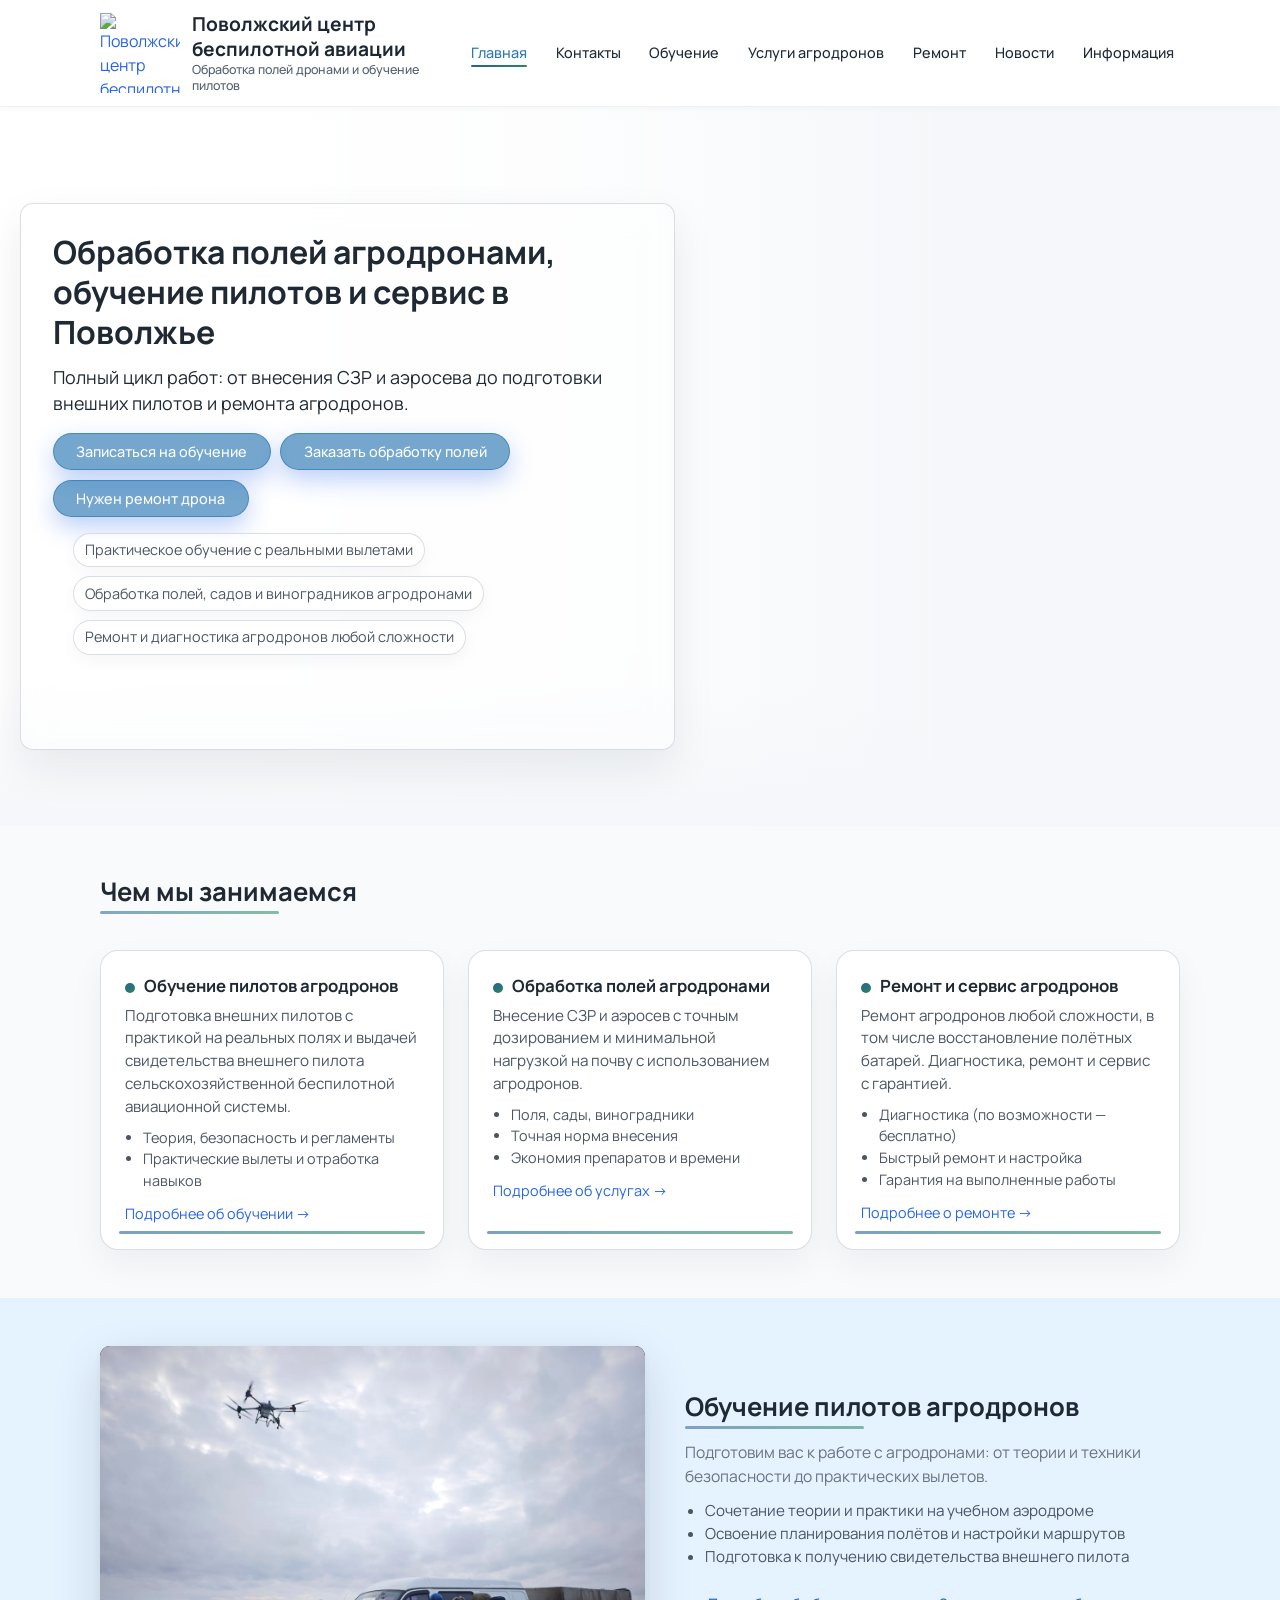
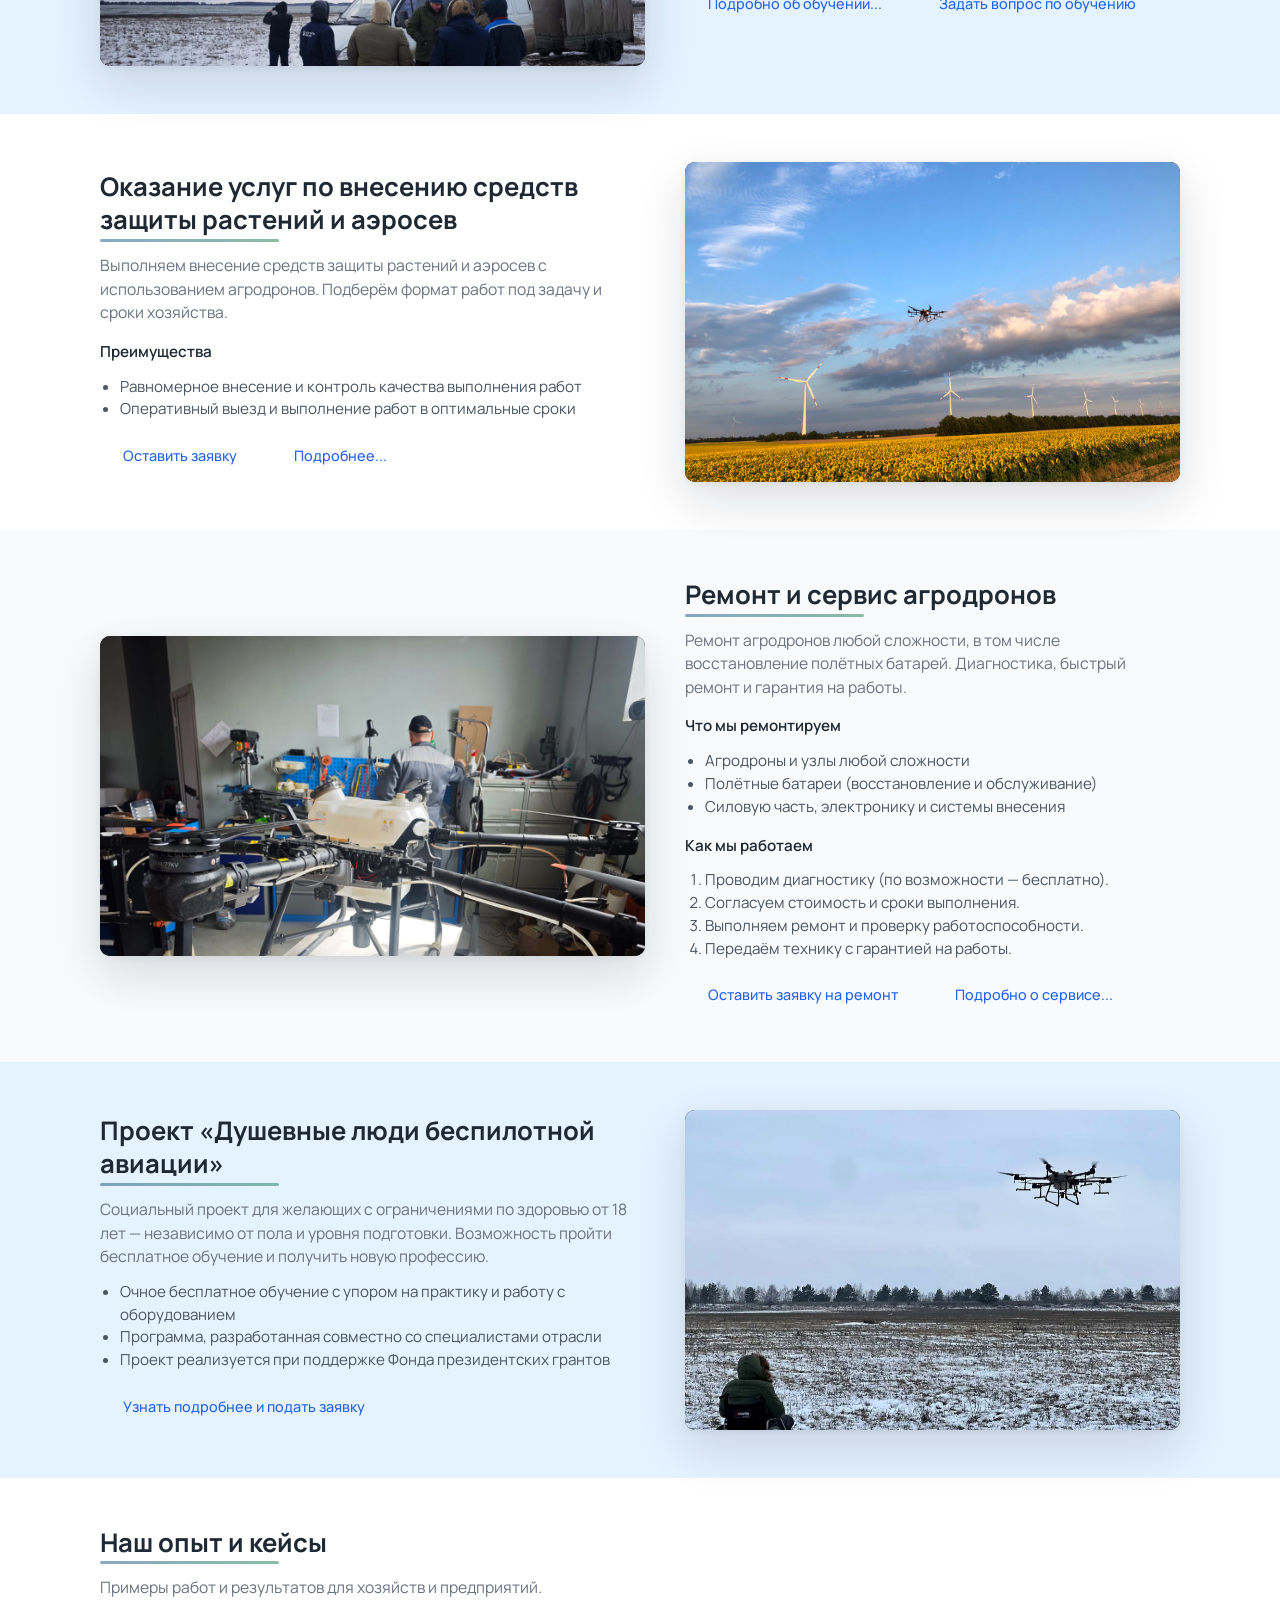
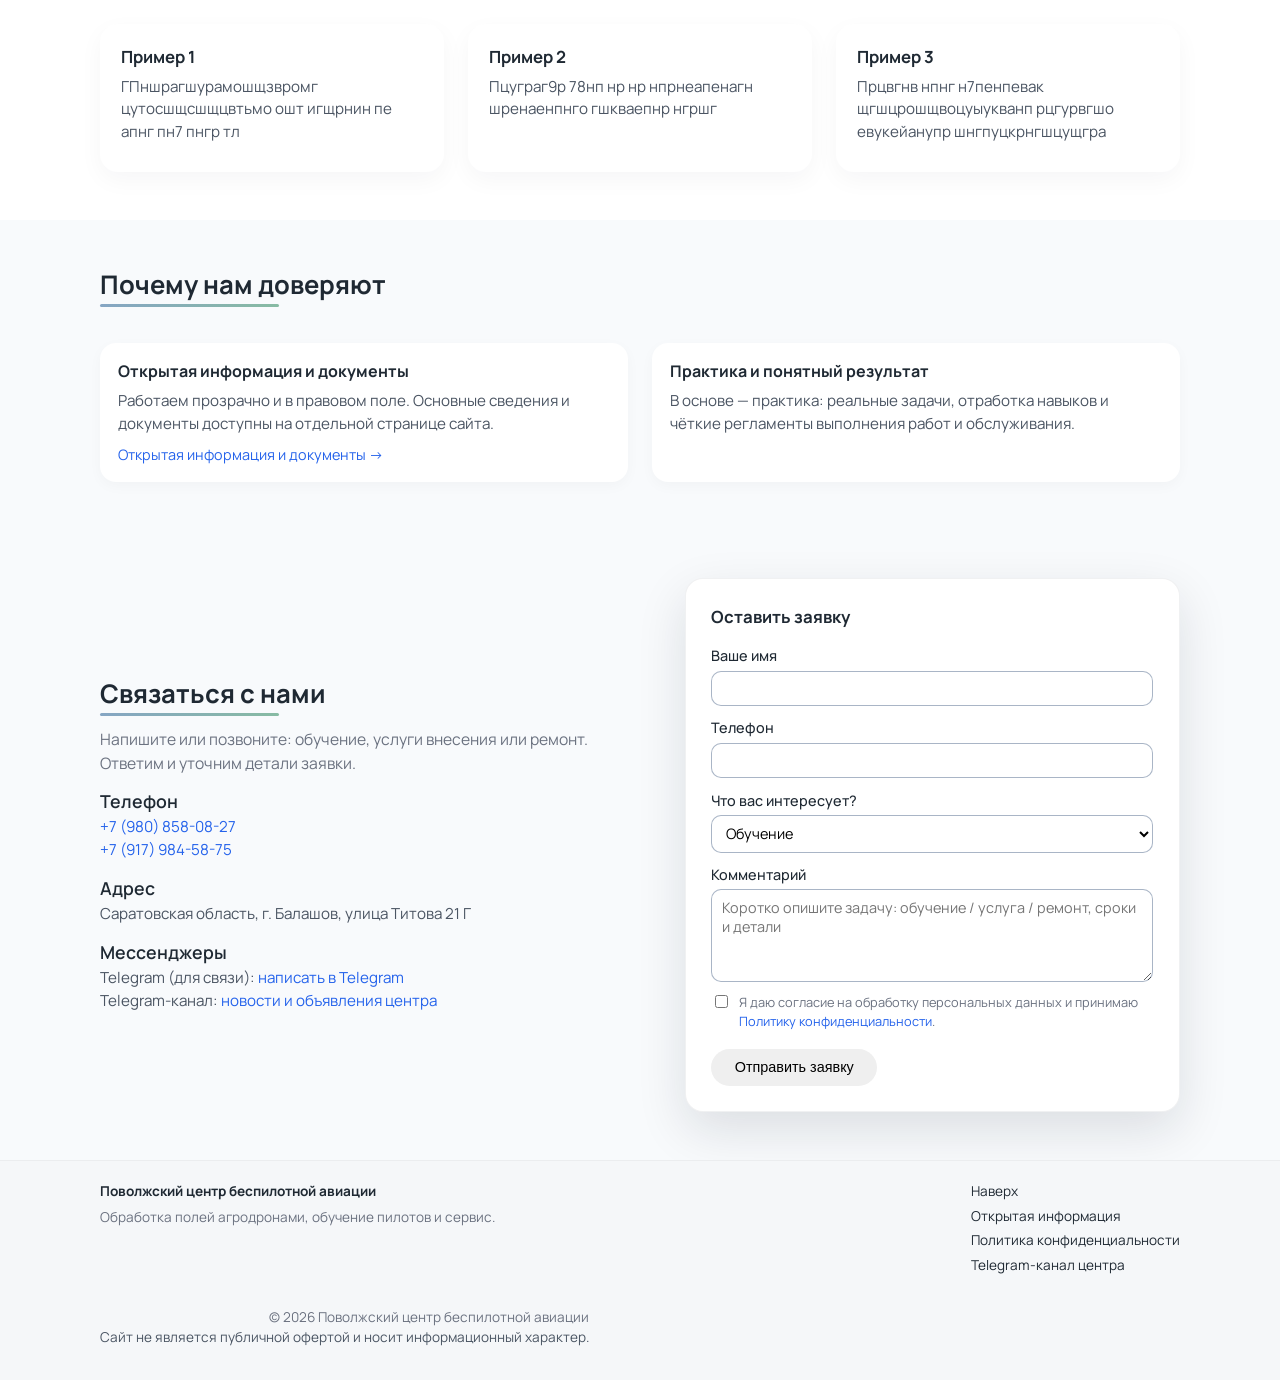
==== index.html @ 2a88c5e1 "политика к" ====
<!DOCTYPE html>
<html lang="ru">
<head>
    <meta charset="UTF-8">
    <title>Поволжский центр беспилотной авиации — обработка полей и обучение пилотов</title>
    <meta name="viewport" content="width=device-width, initial-scale=1, viewport-fit=cover">
    <meta name="description"
          content="Обработка полей агродронами, обучение пилотов с выдачей свидетельства внешнего пилота, ремонт и сервис агродронов в Поволжье.">


    <link rel="stylesheet" href="assets/style/main.css">
    <link rel="stylesheet" href="assets/style/layout.css">
    <link rel="stylesheet" href="assets/style/header-footer.css">
    <link rel="stylesheet" href="assets/style/sections.css">
    <link rel="stylesheet" href="assets/style/hero.css">
    <link rel="stylesheet" href="assets/style/cards.css">

    <link rel="preconnect" href="https://fonts.googleapis.com">
    <link rel="preconnect" href="https://fonts.gstatic.com" crossorigin>
    <link href="https://fonts.googleapis.com/css2?family=Manrope:wght@400;500;600;700&display=swap" rel="stylesheet">
</head>

<body class="page">

<header class="site-header">
    <div class="site-header__inner">
        <a class="site-header__logo" href="/">
            <img
                    class="site-header__logo-img"
                    src="assets/img/logo/logo300.png"
                    srcset="
            assets/img/logo/logo300.png 1x,
            assets/img/logo/logo500.png 2x
             "
                    alt="Поволжский центр беспилотной авиации"
                    width="70"
                    height="70"
            >
            <div class="site-header__logo-text">
                <span class="site-header__logo-title">Поволжский центр беспилотной авиации</span>
                <span class="site-header__logo-subtitle">Обработка полей дронами и обучение пилотов</span>
            </div>
        </a>

        <nav class="site-nav" aria-label="Основная навигация">
            <button class="site-nav__toggle" type="button" aria-expanded="false" aria-label="Открыть меню">
                ☰
            </button>
            <ul class="site-nav__list">
                <li class="site-nav__item"><a href="index.html" class="site-nav__link">Главная</a></li>
                <li class="site-nav__item"><a href="#contacts" class="site-nav__link">Контакты</a></li>
                <li class="site-nav__item"><a href="pages/training.html" class="site-nav__link">Обучение</a></li>
                <li class="site-nav__item"><a href="pages/services.html" class="site-nav__link">Услуги агродронов</a></li>
                <li class="site-nav__item"><a href="pages/repair.html" class="site-nav__link">Ремонт</a></li>
                <li class="site-nav__item"><a href="pages/news.html" class="site-nav__link">Новости</a></li>
                <li class="site-nav__item"><a href="pages/info.html" class="site-nav__link">Информация</a></li>

            </ul>
        </nav>
    </div>
</header>

<main class="page-main">

    <section class="hero" id="top">
        <div class="hero__inner container">
            <div class="hero__content">
                <h1 class="hero__title">
                    Обработка полей агродронами, обучение пилотов и сервис в Поволжье
                </h1>
                <p class="hero__subtitle">
                    Полный цикл работ: от внесения СЗР и аэросева до подготовки внешних пилотов и ремонта агродронов.
                </p>
                <div class="hero__actions">
                    <a href="#training" class="btn hero__btn">Записаться на обучение</a>
                    <a href="#services" class="btn hero__btn">Заказать обработку полей</a>
                    <a href="#repair" class="btn hero__btn">Нужен ремонт дрона</a>
                </div>
                <ul class="hero__facts">
                    <li>Практическое обучение с реальными вылетами</li>
                    <li>Обработка полей, садов и виноградников агродронами</li>
                    <li>Ремонт и диагностика агродронов любой сложности</li>
                </ul>
            </div>

        </div>
    </section>

    <!-- Сервис -->
    <section class="section section--light"  data-parallax="services">
        <div class="section__inner container">
            <header class="section__header">
                <h2 class="section__title">Чем мы занимаемся</h2>
            </header>

            <div class="grid grid--3">

                <article class="card card--service">
                    <h3 class="card__title">Обучение пилотов агродронов</h3>
                    <p class="card__text">
                        Подготовка внешних пилотов с практикой на реальных полях и выдачей свидетельства внешнего пилота сельскохозяйственной беспилотной авиационной системы.
                    </p>
                    <ul class="card__list">
                        <li>Теория, безопасность и регламенты</li>
                        <li>Практические вылеты и отработка навыков</li>
                    </ul>
                    <a href="#training" class="card__link">Подробнее об обучении →</a>
                </article>

                <article class="card card--service">
                    <h3 class="card__title">Обработка полей агродронами</h3>
                    <p class="card__text">
                        Внесение СЗР и аэросев с точным дозированием и минимальной нагрузкой на почву с использованием агродронов.
                    </p>
                    <ul class="card__list">
                        <li>Поля, сады, виноградники</li>
                        <li>Точная норма внесения</li>
                        <li>Экономия препаратов и времени</li>
                    </ul>
                    <a href="#services" class="card__link">Подробнее об услугах →</a>
                </article>

                <article class="card card--service">
                    <h3 class="card__title">Ремонт и сервис агродронов</h3>
                    <p class="card__text">
                        Ремонт агродронов любой сложности, в том числе восстановление полётных батарей.
                        Диагностика, ремонт и сервис с гарантией.
                    </p>
                    <ul class="card__list">
                        <li>Диагностика (по возможности — бесплатно)</li>
                        <li>Быстрый ремонт и настройка</li>
                        <li>Гарантия на выполненные работы</li>
                    </ul>
                    <a href="#repair" class="card__link">Подробнее о ремонте →</a>
                </article>
            </div>
        </div>
    </section>

    <!-- Обучение -->
    <section class="section section--accent" id="training">
        <div class="section__inner container section__inner--split">
            <div class="section__media">
                <div class="section__image-placeholder">
                    <picture class="section__image">
                        <source
                                srcset="assets/img/photo/training/t3.JPG"
                                sizes="(max-width: 960px) 100vw, 42vw">

                        <img
                                src="assets/img/photo/training/t3.JPG"
                                alt="Обучение пилотов агродронов"
                                loading="lazy"
                                width="700"
                                height="430">
                    </picture>
                </div>
            </div>
            <div class="section__content">
                <h2 class="section__title">Обучение пилотов агродронов</h2>
                <p class="section__subtitle">
                    Подготовим вас к работе с агродронами: от теории и техники безопасности до практических вылетов.
                </p>
                <ul class="section__list">
                    <li>Сочетание теории и практики на учебном аэродроме</li>
                    <li>Освоение планирования полётов и настройки маршрутов</li>
                    <li>Подготовка к получению свидетельства внешнего пилота</li>
                </ul>
                <div class="section__actions">
                    <a href="pages/training.html" class="btn btn--primary">Подробно об обучении...</a>
                    <a href="#contacts" class="btn btn--outline">Задать вопрос по обучению</a>
                </div>
            </div>
        </div>
    </section>

    <!-- обработка -->
    <section class="section" id="services">
        <div class="section__inner container section__inner--split">
            <div class="section__content">
                <h2 class="section__title">Оказание услуг по внесению средств защиты растений и аэросев</h2>
                <p class="section__subtitle">
                    Выполняем внесение средств защиты растений и аэросев с использованием агродронов.
                    Подберём формат работ под задачу и сроки хозяйства.
                </p>

                <h3 class="section__label">Преимущества</h3>
                <ul class="section__list">
                    <li>Равномерное внесение и контроль качества выполнения работ</li>
                    <li>Оперативный выезд и выполнение работ в оптимальные сроки</li>
                </ul>


                <div class="section__actions">
                    <a href="#contacts" class="btn btn--primary">Оставить заявку</a>
                    <a href="pages/services.html" class="btn btn--ghost">Подробнее...</a>
                </div>
            </div>
            <div class="section__media">
                <div class="section__image-placeholder">
                    <picture class="section__image">
                        <source
                                srcset="assets/img/photo/services/s3.JPG"
                                sizes="(max-width: 960px) 100vw, 42vw">

                        <img
                                src="assets/img/photo/services/s3.JPG"
                                alt="Обработка полей агродроном"
                                loading="lazy"
                                width="700"
                                height="430">
                    </picture>
                </div>
            </div>
        </div>
    </section>

    <!-- ремонт -->
    <section class="section section--light" id="repair">
        <div class="section__inner container section__inner--split">
            <div class="section__media">
                <div class="section__image-placeholder">
                    <picture class="section__image">
                        <source
                                srcset="assets/img/photo/repair/r4.JPG"
                                sizes="(max-width: 960px) 100vw, 42vw">

                        <img
                                src="assets/img/photo/repair/r4.JPG"
                                alt="Ремонт и сервис агродронов"
                                loading="lazy"
                                width="700"
                                height="430">
                    </picture>
                </div>
            </div>
            <div class="section__content">
                <h2 class="section__title">Ремонт и сервис агродронов</h2>
                <p class="section__subtitle">
                    Ремонт агродронов любой сложности, в том числе восстановление полётных батарей.
                    Диагностика, быстрый ремонт и гарантия на работы.
                </p>

                <h3 class="section__label">Что мы ремонтируем</h3>
                <ul class="section__list">
                    <li>Агродроны и узлы любой сложности</li>
                    <li>Полётные батареи (восстановление и обслуживание)</li>
                    <li>Силовую часть, электронику и системы внесения</li>
                </ul>

                <h3 class="section__label">Как мы работаем</h3>
                <ol class="section__list section__list--ordered">
                    <li>Проводим диагностику (по возможности — бесплатно).</li>
                    <li>Согласуем стоимость и сроки выполнения.</li>
                    <li>Выполняем ремонт и проверку работоспособности.</li>
                    <li>Передаём технику с гарантией на работы.</li>
                </ol>

                <div class="section__actions">
                    <a href="#contacts" class="btn btn--primary">Оставить заявку на ремонт</a>
                    <a href="pages/repair.html" class="btn btn--ghost">Подробно о сервисе...</a>
                </div>
            </div>
        </div>
    </section>

    <!-- соц. проект -->
    <section class="section section--accent" id="project-souls">
        <div class="section__inner container section__inner--split">
            <div class="section__content">
                <h2 class="section__title">Проект «Душевные люди беспилотной авиации»</h2>
                <p class="section__subtitle">
                    Социальный проект для желающих с ограничениями по здоровью от 18 лет — независимо от пола и уровня подготовки.
                    Возможность пройти бесплатное обучение и получить новую профессию.
                </p>
                <ul class="section__list">
                    <li>Очное бесплатное обучение с упором на практику и работу с оборудованием</li>
                    <li>Программа, разработанная совместно со специалистами отрасли</li>
                    <li>Проект реализуется при поддержке Фонда президентских грантов</li>
                </ul>
                <div class="section__actions">
                    <a href="https://goo.su/6s7KTp" class="btn btn--primary" target="_blank" rel="noopener">
                        Узнать подробнее и подать заявку
                    </a>
                </div>
            </div>
            <div class="section__media">
                <div class="section__image-placeholder">
                    <picture class="section__image">
                        <source
                                srcset="assets/img/photo/training/t7.jpg"
                                sizes="(max-width: 960px) 100vw, 42vw">

                        <img
                                src="assets/img/photo/training/t7.jpg"
                                alt="Ремонт и сервис агродронов"
                                loading="lazy"
                                width="700"
                                height="430">
                    </picture>
                </div>
            </div>
        </div>
    </section>

    <!-- опыт -->
    <section class="section" id="cases">
        <div class="section__inner container">
            <header class="section__header">
                <h2 class="section__title">Наш опыт и кейсы</h2>
                <p class="section__subtitle">
                    Примеры работ и результатов для хозяйств и предприятий.
                </p>
            </header>

            <div class="grid grid--3">
                <article class="card card--case">
                    <h3 class="card__title">Пример 1</h3>
                    <p class="card__text">
                        ГПншрагшурамошщзвромг цутосшщсшщцвтьмо ошт игщрнин пе апнг пн7 пнгр тл
                    </p>
                </article>

                <article class="card card--case">
                    <h3 class="card__title">Пример 2</h3>
                    <p class="card__text">
                        Пцуграг9р  78нп нр нр нпрнеапенагн шренаенпнго гшкваепнр нгршг
                    </p>
                </article>

                <article class="card card--case">
                    <h3 class="card__title">Пример 3</h3>
                    <p class="card__text">
                        Прцвгнв нпнг н7пенпевак щгшцрошщвоцуыукванп рцгурвгшо евукейанупр шнгпуцкрнгшцущгра
                    </p>
                </article>
            </div>
        </div>
    </section>

    <!-- доверие -->
    <section class="section section--light" id="trust">
        <div class="section__inner container">
            <header class="section__header">
                <h2 class="section__title">Почему нам доверяют</h2>
            </header>

            <div class="grid grid--2">
                <div class="trust-block">
                    <h3 class="trust-block__title">Открытая информация и документы</h3>
                    <p class="trust-block__text">
                        Работаем прозрачно и в правовом поле. Основные сведения и документы доступны на отдельной странице сайта.
                    </p>
                    <a href="pages/info.html" class="trust-block__link">Открытая информация и документы →</a>
                </div>

                <div class="trust-block">
                    <h3 class="trust-block__title">Практика и понятный результат</h3>
                    <p class="trust-block__text">
                        В основе — практика: реальные задачи, отработка навыков и чёткие регламенты выполнения работ и обслуживания.
                    </p>
                </div>
            </div>
        </div>
    </section>

    <!-- контакты -->
    <section class="section section--contacts" id="contacts">
        <div class="section__inner container section__inner--split">
            <div class="section__content">
                <h2 class="section__title">Связаться с нами</h2>
                <p class="section__subtitle">
                    Напишите или позвоните: обучение, услуги внесения или ремонт. Ответим и уточним детали заявки.
                </p>

                <div class="contacts">
                    <div class="contacts__item">
                        <h3 class="contacts__label">Телефон</h3>
                        <p class="contacts__value">
                            <a href="tel:+79179845875">+7 (980) 858-08-27</a><br>
                            <a href="tel:+79179845875">+7 (917) 984-58-75</a>
                        </p>
                    </div>

                    <div class="contacts__item">
                        <h3 class="contacts__label">Адрес</h3>
                        <p class="contacts__value">
                            Саратовская область, г. Балашов, улица Титова 21 Г<br>
                        </p>
                    </div>
                    <div class="contacts__item">
                        <h3 class="contacts__label">Мессенджеры</h3>
                        <p class="contacts__value">
                            Telegram (для связи):
                            <a href="https://t.me/ptsba_b" target="_blank" rel="noopener">
                                написать в Telegram
                            </a>
                            <br>
                            Telegram-канал:
                            <a href="https://t.me/ptsbabalashov" target="_blank" rel="noopener">
                                новости и объявления центра
                            </a>
                        </p>
                    </div>
                </div>
            </div>

            <div class="section__media">
                <form class="contact-form">
                    <h3 class="contact-form__title">Оставить заявку</h3>
                    <label class="contact-form__field">
                        <span class="contact-form__label">Ваше имя</span>
                        <input type="text" name="name" required>
                    </label>
                    <label class="contact-form__field">
                        <span class="contact-form__label">Телефон</span>
                        <input type="tel" name="phone" required>
                    </label>
                    <label class="contact-form__field">
                        <span class="contact-form__label">Что вас интересует?</span>
                        <select name="topic">
                            <option value="training">Обучение</option>
                            <option value="services">Внесение СЗР и аэросев</option>
                            <option value="repair">Ремонт агродрона</option>
                            <option value="other">Вопрос</option>
                        </select>
                    </label>
                    <label class="contact-form__field">
                        <span class="contact-form__label">Комментарий</span>
                        <textarea name="message" rows="4" placeholder="Коротко опишите задачу: обучение / услуга / ремонт, сроки и детали"></textarea>
                    </label>

                    <label class="contact-form__checkbox">
                        <input type="checkbox" name="agree" required>
                        <span>
                            Я даю согласие на обработку персональных данных и принимаю
                            <a href="pages/policy.html">Политику конфиденциальности</a>.
                        </span>
                    </label>

                    <button type="submit" class="btn btn--primary contact-form__submit">
                        Отправить заявку
                    </button>
                </form>
            </div>
        </div>
    </section>

</main>

<footer class="site-footer">
    <div class="site-footer__inner container">
        <div class="site-footer__left">
            <p class="site-footer__title">
                Поволжский центр беспилотной авиации
            </p>
            <p class="site-footer__text">
                Обработка полей агродронами, обучение пилотов и сервис.
            </p>
        </div>
        <div class="site-footer__middle">
            <ul class="site-footer__nav">
                <li><a href="#top">Наверх</a></li>
                <li><a href="pages/info.html">Открытая информация</a></li>
                <li><a href="pages/policy.html">Политика конфиденциальности</a></li>
                <li>
                    <a href="https://t.me/ptsbabalashov" target="_blank" rel="noopener">
                        Telegram-канал центра
                    </a>
                </li>
            </ul>
        </div>
        <div class="site-footer__right">
            <p class="site-footer__copy">
                © <span id="js-year">2025</span> Поволжский центр беспилотной авиации
            </p>
            <p class="site-footer__disclaimer">
                Сайт не является публичной офертой и носит информационный характер.
            </p>
        </div>
    </div>

    <script defer src="assets/js/app.js"></script>
</footer>

</body>
</html>
---- assets/style/main.css ----
:root {
    color-scheme: light;

    /* Общие цвета страницы */
    --page-bg: #f5f7fa;
    --text-main: #1f2933;
    --text-soft: #4b5563;
    --text-muted: #6b7280;

    /* Ссылки / акценты */
    --link-color: #2563eb;
    --link-hover-color: #1d4ed8;

    /* Обводки, разделители, тени */
    --border-subtle: rgba(15, 23, 42, 0.06);
    --shadow-soft: 0 2px 6px rgba(15, 23, 42, 0.04);

    /* Layout (сделали чуть уже) */
    --layout-max-width: 1120px;
    --layout-padding-x: 1.25rem;

    /* Header / Footer max-width (чтобы не растягивались на весь экран) */
    --header-max-width: var(--layout-max-width);
    --header-padding-y: 0.75rem;
    --header-padding-x: var(--layout-padding-x);

    /* Header */
    --header-bg: #ffffff;
    --header-border-color: var(--border-subtle);
    --header-shadow: 0 2px 6px rgba(0, 0, 0, 0.03);
    --header-shadow-mobile: 0 4px 18px rgba(0, 0, 0, 0.06);

    --logo-size: 80px;
    --logo-title-size: 1.2rem;
    --logo-subtitle-size: 0.78rem;
    --logo-title-color: #1c2733;
    --logo-subtitle-color: #53606f;

    --nav-gap: 1.5rem;
    --nav-link-gap: 1rem;
    --nav-link-font-size: 0.9rem;
    --nav-link-color: #1f2a36;
    --nav-link-hover-color: #2c78b5;
    --nav-underline-start: #286095;
    --nav-underline-end: #2b875a;

    /* Footer */
    --footer-bg: #f5f7f9;
    --footer-border-color: rgba(0, 0, 0, 0.04);
    --footer-text-color: #4a5563;
    --footer-muted-color: #6b7280;
    --footer-link-color: #1f2933;
    --footer-link-hover-color: #2c78b5;
    --footer-font-size: 0.85rem;
    --footer-padding-y: 1.25rem;
    --footer-padding-x: var(--layout-padding-x);

    /* Секции / карточки */
    --section-bg: #ffffff;
    --section-bg-soft: #f8fafc;
    --section-bg-accent: #e5f2ff;
    --section-padding-y: 3rem;

    --card-bg: #ffffff;
    --card-radius: 18px;
    --card-shadow: 0 8px 24px rgba(15, 23, 42, 0.04);

    /* Кнопки */
    --btn-radius: 999px;
    --btn-font-size: 0.9rem;
    --btn-hero-bg: rgba(44, 120, 181, 0.66);
    --btn-hero-hover-bg: rgba(30, 70, 101, 0.86);
    --btn-hero-color: #ffffff;

    /* =========================
       DEFAULTS for JS-driven vars (чтобы IDE не ругалась)
       ========================= */
    --par: 0.5;             /* 0..1 (desktop parallax / scroll effect) */
    --m-peek: 0;           /* 0..1 (mobile "hover-like" on scroll) */
    --m-progress: 0%;      /* mobile scroll progress bar */
    --m-hero: 0px;         /* mobile hero micro-parallax */
    --m-media: 0px;        /* mobile media micro-parallax */
    --m-rot: 0deg;         /* mobile media micro-rotation */
}
@media (min-width: 1440px) {
    :root {
        --layout-max-width: 1240px;
    }
}

@media (min-width: 1920px) {
    :root {
        --layout-max-width: 1360px;
    }
}

*,
*::before,
*::after {
    box-sizing: border-box;
}

html,
body {
    margin: 0;
    padding: 0;
}

body {
    font-family: "Manrope", system-ui, -apple-system, BlinkMacSystemFont, "Segoe UI", sans-serif;
    background: var(--page-bg);
    color: var(--text-main);
    line-height: 1.5;
    font-size: clamp(16px, 0.9vw, 19px);
}

img {
    max-width: 100%;
    height: auto;
    display: block;
}

a {
    color: var(--link-color);
    text-decoration: none;
}

a:hover {
    color: var(--link-hover-color);
}

p {
    margin: 0 0 0.75rem;
}

h1,
h2,
h3,
h4 {
    margin: 0 0 0.75rem;
    font-weight: 700;
}

/*  КНОПКИ */

.btn {
    display: inline-flex;
    align-items: center;
    justify-content: center;
    padding: 0.55rem 1.4rem;
    border-radius: var(--btn-radius);
    border: 1px solid transparent;

    font-size: var(--btn-font-size);
    font-weight: 500;
    line-height: 1.2;

    cursor: pointer;
    text-decoration: none;

    transition:
            background-color 0.18s ease,
            color 0.18s ease,
            border-color 0.18s ease,
            transform 0.1s ease;
}

/* JS enhancements */

/* активная ссылка в меню */

/* шапка при прокрутке */

/* reveal */

.js-reveal {
    opacity: 0;
    transform: translateY(10px);
    transition: opacity 0.45s ease, transform 0.45s ease;
}

.js-reveal.is-visible {
    opacity: 1;
    transform: translateY(0);
}

/* toast */

.js-toast {
    position: fixed;
    left: 50%;
    bottom: 20px;
    transform: translate(-50%, 10px);
    opacity: 0;
    padding: 0.7rem 0.95rem;
    border-radius: 14px;
    background: rgba(17, 24, 39, 0.92);
    color: #fff;
    font-size: 0.9rem;
    box-shadow: 0 10px 30px rgba(0,0,0,0.25);
    z-index: 9999;
    transition: opacity 0.2s ease, transform 0.2s ease;
    cursor: pointer;
    max-width: min(92vw, 520px);
    text-align: center;
}

.js-toast.is-show {
    opacity: 1;
    transform: translate(-50%, 0);
}

/* to top */

.js-to-top {
    position: fixed;
    right: 18px;
    bottom: 18px;
    width: 44px;
    height: 44px;
    border-radius: 999px;
    border: 1px solid rgba(148, 163, 184, 0.55);
    background: rgba(255, 255, 255, 0.85);
    backdrop-filter: blur(10px);
    -webkit-backdrop-filter: blur(10px);
    box-shadow: 0 10px 24px rgba(15, 23, 42, 0.10);
    cursor: pointer;
    opacity: 0;
    transform: translateY(10px);
    pointer-events: none;
    transition: opacity 0.18s ease, transform 0.18s ease;
    z-index: 9999;
}

.js-to-top.is-show {
    opacity: 1;
    transform: translateY(0);
    pointer-events: auto;
}

/* =========================
   WOW (clean) — NO CURSOR GLOW, NO PURPLE
   Parallax: hero + "services" section
   Photos: bigger + soft shadow + shine (no ugly frame)
   ========================= */

@keyframes hero-card-float {
    0%, 100% { transform: translateY(0); }
    50% { transform: translateY(-4px); }
}

/* --- FIX: форма не крутится/не деформируется --- */

.contact-form,
.contact-form * {
    transform: none !important;
}

/* =========================
   MOBILE / PORTRAIT effects
   ========================= */

@media (max-width: 1024px) and (orientation: portrait) {
    .hero {
        transform: translateZ(0);
    }

    .hero .btn {
        box-shadow: 0 10px 24px rgba(15, 23, 42, 0.10);
    }

    .m-scrollbar {
        position: fixed;
        left: 0;
        top: 0;
        height: 3px;
        width: var(--m-progress, 0%);
        background: rgba(37, 99, 235, 0.9);
        z-index: 99998;
        transition: width 0.08s linear;
    }
}

@media (hover: none) and (pointer: coarse) {
    .btn, .site-nav__link, .site-nav__toggle {
        position: relative;
        overflow: hidden;
    }
    .tap-ripple {
        position: absolute;
        border-radius: 999px;
        transform: scale(0);
        opacity: 0.35;
        pointer-events: none;
        background: rgba(37, 99, 235, 0.35);
        animation: ripple 520ms ease-out forwards;
    }
    @keyframes ripple {
        to { transform: scale(3.2); opacity: 0; }
    }
}

@media (hover: hover) and (pointer: fine) {
    .site-nav__link {
        position: relative;
        overflow: hidden;
        transition: transform 0.16s ease, color 0.16s ease;
    }

    .site-nav__link::before {
        content: "";
        position: absolute;
        inset: 0;
        opacity: 0;
        transform: translateX(-18%);
        transition: opacity 0.16s ease, transform 0.22s ease;
        background: radial-gradient(circle at 20% 50%, rgba(37,99,235,0.18), transparent 55%);
        pointer-events: none;
    }

    .site-nav__link::after {
        content: "";
        position: absolute;
        left: 10px;
        right: 10px;
        bottom: 6px;
        height: 2px;
        border-radius: 999px;
        background: rgba(37,99,235,0.85);
        transform: scaleX(0);
        transform-origin: left;
        transition: transform 0.22s ease;
        pointer-events: none;
    }

    .site-nav__link:hover {
        transform: translateY(-1px);
    }
    .site-nav__link:hover::before {
        opacity: 1;
        transform: translateX(0);
    }
    .site-nav__link:hover::after {
        transform: scaleX(1);
    }
}

@media (max-width: 1024px) and (orientation: portrait) {
    .m-reveal {
        opacity: 0;
        transform: translateY(10px);
        transition: opacity 0.45s ease, transform 0.45s ease;
        will-change: opacity, transform;
    }
    .m-reveal.is-visible {
        opacity: 1;
        transform: translateY(0);
    }

    .hero__inner {
        transform: translate3d(0, calc(var(--m-hero, 0px)), 0);
        transition: transform 0.08s linear;
        will-change: transform;
    }
}

@media (prefers-reduced-motion: reduce) {
    .m-scrollbar { display: none !important; }
    .m-reveal { transition: none !important; transform: none !important; opacity: 1 !important; }
    .hero__inner { transform: none !important; transition: none !important; }
}

/* =========================
   CONTACTS: форма как нормальная карточка
   ========================= */

#contacts .contact-form {
    background: #fff !important;
    border-radius: 18px;
    box-shadow: 0 18px 50px rgba(15, 23, 42, 0.12);
    border: 1px solid rgba(15, 23, 42, 0.06);
    padding: 1.6rem;
}
---- assets/style/layout.css ----
/*  ЛЕЙАУТ */

.page {
    min-height: 100vh;
    display: flex;
    flex-direction: column;
}

.page-main {
    flex: 1 0 auto;
}

.site-footer {
    flex-shrink: 0;
}

/* Общий контейнер */

.container {
    width: 100%;
    max-width: var(--layout-max-width);
    margin: 0 auto;
    padding-inline: var(--layout-padding-x);
}

/* Сетки */

.grid {
    display: grid;
    gap: 1.5rem;
}

.grid--2 {
    grid-template-columns: repeat(2, minmax(0, 1fr));
}

.grid--3 {
    grid-template-columns: repeat(3, minmax(0, 1fr));
}

@media (max-width: 960px) {
    .grid--3 {
        grid-template-columns: repeat(2, minmax(0, 1fr));
    }
}

@media (max-width: 640px) {
    .grid--2,
    .grid--3 {
        grid-template-columns: minmax(0, 1fr);
    }
}
---- assets/style/header-footer.css ----
/* Header */

.site-header {
    position: sticky;
    top: 0;
    z-index: 100;
    background: var(--header-bg);
    border-bottom: 1px solid var(--header-border-color);
    box-shadow: var(--header-shadow);
}

.site-header__inner {
    max-width: var(--header-max-width);
    margin: 0 auto;
    padding: var(--header-padding-y) var(--header-padding-x);

    display: flex;
    align-items: center;
    justify-content: space-between;
    gap: 1.5rem;
}

/* Логотип */

.site-header__logo {
    display: inline-flex;
    align-items: center;
    gap: 0.75rem;
    text-decoration: none;
}

.site-header__logo-img {
    display: block;
    width: var(--logo-size);
    height: var(--logo-size);
    object-fit: contain;
}

.site-header__logo-text {
    display: flex;
    flex-direction: column;
}

.site-header__logo-title {
    font-size: var(--logo-title-size);
    font-weight: 700;
    line-height: 1.3;
    color: var(--logo-title-color);
}

.site-header__logo-subtitle {
    font-size: var(--logo-subtitle-size);
    font-weight: 500;
    line-height: 1.3;
    color: var(--logo-subtitle-color);
}

/* Навигация (desktop) */

.site-nav {
    display: flex;
    align-items: center;
    gap: var(--nav-gap);
}

/* Кнопка-бургер по умолчанию прячем на десктопе */

.site-nav__toggle {
    display: none;
    border: none;
    background: transparent;
    font-size: 1.4rem;
    cursor: pointer;
}

.site-nav__list {
    display: flex;
    align-items: center;
    gap: var(--nav-link-gap);
    list-style: none;
    margin: 0;
    padding: 0;
}

.site-nav__link {
    position: relative;
    display: inline-flex;
    align-items: center;
    padding: 0.35rem 0.4rem;
    font-size: var(--nav-link-font-size);
    font-weight: 500;
    text-decoration: none;
    color: var(--nav-link-color);
    white-space: nowrap;
    transition: color 0.15s ease;
}

.site-nav__link::after {
    content: "";
    position: absolute;
    left: 0.4rem;
    right: 0.4rem;
    bottom: 0.15rem;
    height: 2px;
    border-radius: 999px;
    background: linear-gradient(
            90deg,
            var(--nav-underline-start),
            var(--nav-underline-end)
    );
    transform: scaleX(0);
    transform-origin: center;
    transition: transform 0.18s ease-out;
}

.site-nav__link:hover {
    color: var(--nav-link-hover-color);
}

.site-nav__link:hover::after {
    transform: scaleX(1);
}

/*  Адаптация под разные ширины  */

@media (max-width: 1150px) {
    .site-header {
        --logo-size: 60px;
        --logo-title-size: 1.1rem;
    }
}

@media (max-width: 995px) {
    .site-header {
        --nav-link-font-size: 0.85rem;
    }

    .site-nav__list {
        gap: 0.8rem;
    }
}

@media (max-width: 860px) {
    .site-header {
        --logo-size: 50px;
        --logo-title-size: 1rem;
    }
}

/* Мобильная адаптация (бургер) */
@media (max-width: 872px) {
    .site-header__inner {
        padding: 0.5rem 1rem;
    }

    .site-header {
        --logo-size: 48px;
        --logo-title-size: 0.9rem;
        --logo-subtitle-size: 0.7rem;
        --nav-link-font-size: 0.9rem;
    }

    .site-nav__toggle {
        display: inline-flex;
    }

    .site-nav__list {
        position: absolute;
        inset-inline: 0;
        top: 100%;
        margin-top: 0;
        padding: 0.5rem 1rem 0.8rem;
        flex-direction: column;
        align-items: flex-start;
        gap: 0.4rem;

        background: var(--header-bg);
        border-bottom: 1px solid var(--header-border-color);
        box-shadow: var(--header-shadow-mobile);

        max-height: 0;
        overflow: hidden;
        opacity: 0;
        pointer-events: none;
        transition: max-height 0.2s ease, opacity 0.18s ease;
    }

    .site-nav__list--open {
        max-height: 260px;
        opacity: 1;
        pointer-events: auto;
    }

    .site-nav__link {
        padding: 0.25rem 0;
    }
}

@media (min-width: 625px) and (max-width: 872px) {
    .site-header {
        --logo-size: 60px;
        --logo-title-size: 1.1rem;
        --logo-subtitle-size: 0.8rem;
        --nav-link-font-size: 0.9rem;
    }
}


/* Footer*/

.site-footer {
    background: var(--footer-bg);
    border-top: 1px solid var(--footer-border-color);
    font-size: var(--footer-font-size);
    color: var(--footer-text-color);
}

.site-footer__inner {
    max-width: var(--header-max-width);
    margin: 0 auto;
    padding: var(--footer-padding-y) var(--footer-padding-x);

    display: flex;
    align-items: flex-start;
    justify-content: space-between;
    gap: 2rem;
    flex-wrap: wrap;
}

/* Левая колонка */

.site-footer__title {
    margin: 0 0 0.3rem;
    font-weight: 700;
    color: var(--footer-link-color);
}

.site-footer__text {
    margin: 0;
    color: var(--footer-muted-color);
}

/* Средняя колонка */

.site-footer__nav {
    list-style: none;
    padding: 0;
    margin: 0;

    display: flex;
    flex-direction: column;
    gap: 0.25rem;
}

.site-footer__nav a {
    text-decoration: none;
    color: var(--footer-link-color);
    transition: color 0.15s ease;
}

.site-footer__nav a:hover {
    color: var(--footer-link-hover-color);
}


.site-footer__copy {
    margin: 0;
    color: var(--footer-muted-color);
    text-align: right;
}

/* Адаптация под маленькие экраны */

@media (max-width: 720px) {
    .site-footer__inner {
        flex-direction: column;
        align-items: flex-start;
        gap: 1rem;
    }

    .site-footer__copy {
        text-align: left;
    }
}

@media (max-width: 480px) {
    .site-footer__inner {
        padding-inline: 1rem;
    }

    .site-footer__title {
        font-size: 0.95rem;
    }
}

/* =========================
   Moved from main.css (cleanup)
   ========================= */

.site-nav__link.is-active {
    color: var(--nav-link-hover-color);
}

.site-nav__link.is-active::after {
    transform: scaleX(1);
}

.site-header.site-header--scrolled {
    box-shadow: 0 10px 26px rgba(15, 23, 42, 0.06);
}
---- assets/style/sections.css ----
/* ОБЩИЕ СЕКЦИИ */

.section {
    padding-block: var(--section-padding-y);
    background: var(--section-bg);
}

.section--light {
    background: var(--section-bg-soft);
}

.section--accent {
    background: var(--section-bg-accent);
}

.section--contacts {
    background: var(--section-bg-soft);
}

.section__inner {
    max-width: var(--layout-max-width);
    margin: 0 auto;
    padding-inline: var(--layout-padding-x);
}

.section__inner--split {
    display: grid;
    grid-template-columns: minmax(0, 1.1fr) minmax(0, 1fr);
    gap: 2.5rem;
    align-items: center;
}

.section__header {
    margin-bottom: 1.5rem;
}

.section__title {
    font-size: clamp(1.6rem, 2vw, 2.1rem);
    line-height: 1.3;
}

/* Лёгкий акцент для заголовков секций (в фирменном градиенте) */
.section__title {
    position: relative;
    display: inline-block;
    padding-bottom: 0.35rem;
}

.section__title::after {
    content: "";
    position: absolute;
    left: 0;
    bottom: 0;
    width: clamp(120px, 14vw, 220px);
    height: 3px;
    border-radius: 999px;
    background: linear-gradient(
            90deg,
            var(--nav-underline-start),
            var(--nav-underline-end)
    );
    opacity: 0.55;
}

.section__subtitle {
    font-size: 0.98rem;
    color: var(--text-muted);
    max-width: 40rem;
}

.section__label {
    margin-top: 1rem;
    font-size: 0.95rem;
    font-weight: 600;
}

.section__list {
    margin: 0.4rem 0 0.8rem;
    padding-left: 1.25rem;
    font-size: 0.95rem;
    color: var(--text-soft);
}

.section__list--ordered {
    list-style: decimal;
}

.section__actions {
    display: flex;
    flex-wrap: wrap;
    gap: 0.6rem;
    margin-top: 1rem;
}

@media (max-width: 640px) {
    .section {
        padding-block: 2.2rem;
    }

    .section__title {
        font-size: 1.2rem;
    }

    .section__actions {
        flex-direction: column;
        align-items: stretch;
    }
}

/* КАРТОЧКИ  */

.card {
    background: var(--card-bg);
    border-radius: var(--card-radius);
    box-shadow: var(--card-shadow);
    padding: 1.25rem 1.3rem;
}

.card__title {
    font-size: 1.05rem;
    margin-bottom: 0.4rem;
}

.card__text {
    font-size: 0.95rem;
    color: var(--text-soft);
    margin-bottom: 0.5rem;
}

.card__list {
    margin: 0 0 0.6rem;
    padding-left: 1.1rem;
    font-size: 0.9rem;
    color: var(--text-soft);
}

.card__link {
    font-size: 0.9rem;
}

.trust-block {
    padding: 1rem 1.1rem;
    border-radius: 16px;
    background: #ffffff;
    box-shadow: 0 4px 14px rgba(15, 23, 42, 0.03);
}

.trust-block__title {
    margin: 0 0 0.45rem;
    font-size: 1rem;
}

.trust-block__text {
    margin: 0;
    font-size: 0.95rem;
    color: var(--text-soft);
}

.trust-block__link {
    display: inline-flex;
    margin-top: 0.5rem;
    font-size: 0.9rem;
}

/* КОНТАКТЫ*/

.contacts {
    display: grid;
    gap: 0.8rem;
    margin-top: 0.8rem;
}

.contacts__item {
    font-size: 0.95rem;
}

.contacts__label {
    margin: 0 0 0.1rem;
    font-weight: 600;
}

.contacts__value {
    margin: 0;
    color: var(--text-soft);
}

/* Форма */

.contact-form {
    padding: 1.2rem 1.3rem;
    border-radius: 18px;
    background: #ffffff;
    box-shadow: 0 8px 24px rgba(15, 23, 42, 0.05);
    display: flex;
    flex-direction: column;
    gap: 0.7rem;
}

.contact-form__title {
    margin: 0 0 0.3rem;
    font-size: 1.05rem;
}

.contact-form__field {
    display: flex;
    flex-direction: column;
    gap: 0.25rem;
    font-size: 0.9rem;
}

.contact-form__label {
    font-weight: 500;
}

.contact-form input,
.contact-form select,
.contact-form textarea {
    font-family: inherit;
    font-size: 0.9rem;
    padding: 0.45rem 0.6rem;
    border-radius: 10px;
    border: 1px solid rgba(148, 163, 184, 0.8);
    background: #ffffff;
}

.contact-form textarea {
    resize: vertical;
    min-height: 90px;
}

.contact-form__checkbox {
    display: flex;
    align-items: flex-start;
    gap: 0.45rem;
    font-size: 0.8rem;
    color: var(--text-muted);
}

.contact-form__checkbox input {
    margin-top: 0.1rem;
}

.contact-form__submit {
    margin-top: 0.4rem;
    align-self: flex-start;
}

/* MEDIA (фото) — растягиваем и убираем круглые углы, эффекты оставляем */

.section__media {
    display: flex;
    justify-content: stretch;
    align-items: stretch;
    width: 100%;
}

/* контейнер картинки: шире + прямые углы */
.section__image-placeholder {
    width: 100%;
    max-width: none;
    height: clamp(260px, 26vw, 420px);
    border-radius: 12px;
    overflow: hidden;

    background: #000;
}

.section__image-placeholder img {
    width: 100%;
    height: 100%;
    display: block;
    object-fit: cover;
}

@media (min-width: 1280px) {
    .section__image-placeholder {
        height: clamp(320px, 22vw, 460px);
    }
}

@media (min-width: 1600px) {
    .section__image-placeholder {
        height: clamp(360px, 20vw, 520px);
    }
}

@media (max-width: 960px) {
    .section__inner--split {
        grid-template-columns: minmax(0, 1fr);
        gap: 1.8rem;
    }

    .section__media {
        order: -1;
        margin-bottom: 0.6rem;
    }

    .section__image-placeholder {
        width: 100%;
        height: clamp(220px, 45vw, 320px);
        border-radius: 0;
    }
}

@media (max-width: 640px) {
    .section__inner--split {
        gap: 1.4rem;
    }
}

/* =========================
   Effects (оставляем!)
   ========================= */

.section[data-parallax="services"]::before,
.section[data-parallax="services"]::after {
    content: none !important;
}

/* Эффекты теперь вешаем на placeholder (чтобы не конфликтовать с layout) */
.section__image-placeholder {
    position: relative;

    border: none !important;
    outline: none !important;

    /* прямые углы */
    border-radius: 0;
    overflow: hidden;

    /* мягкая дорогая тень */
    box-shadow:
            0 18px 50px rgba(15, 23, 42, 0.14),
            0 2px 10px rgba(15, 23, 42, 0.06);

    /* scroll effect (из JS придёт --par) */
    transform:
            perspective(1200px)
            rotateZ(calc((var(--par, 0.5) - 0.5) * 2.4deg))
            translateY(calc((0.5 - var(--par, 0.5)) * 10px));
    transition: transform 0.18s ease;
    will-change: transform;
}

.section__image-placeholder picture,
.section__image-placeholder img {
    display: block;
    width: 100%;
}

.section__image-placeholder img {
    transform: scale(1.01);
    transition: transform 0.35s ease, filter 0.35s ease;
    filter: contrast(1.03) saturate(1.06);
}

.section__image-placeholder::before {
    content: "";
    position: absolute;
    inset: 0;
    pointer-events: none;
    background:
            radial-gradient(circle at 12% 18%, rgba(255, 255, 255, 0.14), transparent 46%),
            radial-gradient(circle at 50% 120%, rgba(0, 0, 0, 0.18), transparent 50%);
    opacity: 1;
}

.section__image-placeholder::after {
    content: "";
    position: absolute;
    inset: -50%;
    pointer-events: none;
    opacity: 0;
    transform: translate3d(-25%, -30%, 0) rotate(12deg);
    transition: opacity 0.22s ease, transform 0.35s ease;
    background: linear-gradient(
            120deg,
            transparent 40%,
            rgba(255,255,255,0.20) 50%,
            transparent 60%
    );
}

.section__image-placeholder:hover::after {
    opacity: 1;
    transform: translate3d(0, 0, 0) rotate(12deg);
}

.section__image-placeholder:hover img {
    transform: scale(1.04);
    filter: contrast(1.05) saturate(1.10);
}

/* =========================
   MOBILE "hover-like" on scroll (FIRST VISIT ONLY)
   Работает через CSS var --m-peek (0..1), которую ставит JS
   ========================= */

@media (hover: none) and (pointer: coarse) {
    body.is-first-visit .section__image-placeholder::after {
        opacity: calc(var(--m-peek, 0) * 0.55);
        transform: translate3d(
                calc((1 - var(--m-peek, 0)) * -14%),
                calc((1 - var(--m-peek, 0)) * -16%),
                0
        ) rotate(12deg);
        transition: opacity 0.08s linear, transform 0.08s linear;
    }

    body.is-first-visit .section__image-placeholder img {
        transform: scale(calc(1.01 + var(--m-peek, 0) * 0.025));
        filter:
                contrast(calc(1.03 + var(--m-peek, 0) * 0.03))
                saturate(calc(1.06 + var(--m-peek, 0) * 0.05));
        transition: transform 0.08s linear, filter 0.08s linear;
    }
}

/* контакты: у блока с формой эффекты не нужны */
#contacts .section__media {
    box-shadow: none !important;
    background: transparent !important;
    border: 0 !important;
    overflow: visible !important;
    transform: none !important;
    will-change: auto !important;
}

#contacts .section__media::before,
#contacts .section__media::after {
    content: none !important;
}

.page-main .section__image-placeholder,
.page .section__image-placeholder,
body .section__image-placeholder {
    border-radius: 10px !important;
}
---- assets/style/hero.css ----
/*  HERO */

.hero {
    padding-block: 0rem 3rem;
    position: relative;
    overflow: hidden;

    background-image:
            linear-gradient(
                    to bottom,
                    rgba(255, 255, 255, 0) 90%,
                    var(--page-bg) 98%
            ),

            linear-gradient(
                    90deg,
                    rgba(255, 255, 255, 1) 0%,
                    rgba(255, 255, 255, 1) 10%,
                    rgba(255, 255, 255, 0.96) 25%,
                    rgba(255, 255, 255, 0.7) 50%,
                    rgba(255, 255, 255, 0.0) 75%
            ),
            url("../img/hero/drone-1500p.jpg");

    background-repeat: no-repeat;
    background-size: cover;
    background-position: right center;
}



/* Декоративные акценты (без видео, лёгкие по производительности) */
.hero::before {
    content: "";
    position: absolute;
    inset: 0;
    pointer-events: none;
    /* едва заметная "техно-сетка" */
    background-image:
            linear-gradient(to right, rgba(15, 23, 42, 0.04) 1px, transparent 1px),
            linear-gradient(to bottom, rgba(15, 23, 42, 0.03) 1px, transparent 1px);
    background-size: 48px 48px;
    opacity: 0.35;
}

.hero::after {
    content: "";
    position: absolute;
    top: -140px;
    right: -180px;
    width: 520px;
    height: 520px;
    pointer-events: none;

    background: radial-gradient(
            circle,
            rgba(43, 135, 90, 0.18),
            transparent 70%
    );
    filter: blur(44px);
    opacity: 0.95;
}

/* Слой контента поверх декоративных фонов */
.hero__inner,
.hero__content {
    position: relative;
    z-index: 1;
}

/* Блок в hero — чуть более "дорогой" контраст */
.hero__content {
    border: 1px solid rgba(148, 163, 184, 0.35);
    box-shadow: 0 18px 44px rgba(15, 23, 42, 0.08);
}

/* Факты в hero — как "чипсы" вместо списка */
.hero__facts {
    list-style: none;
    padding-left: 0;
    margin-top: 1rem;

    display: flex;
    flex-wrap: wrap;
    gap: 0.55rem;
}

.hero__facts li {
    padding: 0.35rem 0.7rem;
    border-radius: 999px;
    background: rgba(255, 255, 255, 0.62);
    border: 1px solid rgba(148, 163, 184, 0.35);
    box-shadow: 0 6px 16px rgba(15, 23, 42, 0.04);
    font-size: 0.9rem;
}

/* На маленьких экранах уменьшаем декоративную сетку */
@media (max-width: 640px) {
    .hero::before {
        background-size: 64px 64px;
        opacity: 0.22;
    }

    .hero::after {
        width: 380px;
        height: 380px;
        top: -120px;
        right: -200px;
        filter: blur(40px);
    }
}
/* фон для разных ширин */

@media (max-width: 2000px) {
    .hero{
        background-image:
                linear-gradient(
                        to bottom,
                        rgba(255, 255, 255, 0) 80%,   /* верх — прозрачный */
                        var(--page-bg) 98%  /* низ — белый фон страницы */
                ),

                linear-gradient(
                        90deg,
                        rgba(255, 255, 255, 1) 0%,
                        rgba(255, 255, 255, 1) 10%,
                        rgba(255, 255, 255, 0.96) 25%,
                        rgba(255, 255, 255, 0.7) 50%,
                        rgba(255, 255, 255, 0.0) 75%
                ),
                url("../img/hero/drone-1500.jpg");
        background-size: cover;
        background-position: center center;
    }
}

@media (max-width: 1000px) {
    .hero{
        background-image:
                linear-gradient(
                        to bottom,
                        rgba(255, 255, 255, 0) 90%,   /* верх — прозрачный */
                        var(--page-bg) 98%  /* низ — белый фон страницы */
                ),

                linear-gradient(
                        90deg,
                        rgba(255, 255, 255, 1) 0%,
                        rgba(255, 255, 255, 1) 10%,
                        rgba(255, 255, 255, 0.96) 25%,
                        rgba(255, 255, 255, 0.7) 50%,
                        rgba(255, 255, 255, 0.0) 75%
                ),
                url("../img/hero/drone-1000.jpg");
        background-size: cover;
        background-position: center bottom;
    }
}

@media (max-width: 750px) {
    .hero{
        background-image:
                linear-gradient(
                        to bottom,
                        rgba(255, 255, 255, 0) 90%,   /* верх — прозрачный */
                        var(--page-bg) 98%  /* низ — белый фон страницы */
                ),

                linear-gradient(
                        90deg,
                        rgba(255, 255, 255, 1) 0%,
                        rgba(255, 255, 255, 1) 10%,
                        rgba(255, 255, 255, 0.96) 25%,
                        rgba(255, 255, 255, 0.7) 50%,
                        rgba(255, 255, 255, 0.0) 75%
                ),
                url("../img/hero/drone-800.jpg");
        background-size: cover;
        background-position: center bottom;
    }
}


.hero__inner {
    margin: 0 auto;
    padding-inline: var(--layout-padding-x);

    display: grid;
    grid-template-columns: minmax(0, 1.2fr) minmax(0, 1fr);
    gap: 2.5rem;
    align-items: stretch;

    padding-block: 2rem 2rem;
    border-radius: 4px;

    min-height: clamp(420px, 70vh, 900px);
}

@media (min-width: 2000px) {
    .hero__inner {
        grid-template-columns: 3fr 2fr;
    }
}

@media (min-width: 900px) {
    .hero__inner {
        max-width: 100%;
    }
}

.hero__content {
    border-radius: 0.8rem;
    padding: 1.7rem 2rem;

    background: rgba(255, 255, 255, 0.35);
    backdrop-filter: blur(14px);
    -webkit-backdrop-filter: blur(14px);
    min-height: 90%;
    margin: 0;
}


/* вложенный контент hero */

.hero__title {
    font-size: clamp(2rem, 2.4vw, 2.8rem);
    line-height: 1.25;
    margin-bottom: 0.75rem;
}

@media (max-width: 1100px) {
    .hero__title {
        font-size: 1.7rem;
    }
}


.hero__subtitle {
    font-size: clamp(1.1rem, 1.4vw, 1.5rem);
    margin-bottom: 1rem;
}

.hero__actions {
    display: flex;
    flex-wrap: wrap;
    gap: 0.6rem;
    margin-bottom: 1rem;
}

.hero__facts {
    margin: 0;
    padding-left: 1.25rem;
    font-size: 0.95rem;
    color: var(--text-soft);
}

.hero__media {
    justify-self: center;
}

.hero__btn{
    background: var(--btn-hero-bg);
    color: var(--btn-hero-color);
    border-color: var(--btn-hero-bg);
    box-shadow: 0 10px 24px rgba(37, 99, 235, 0.30);
}

.hero__btn:hover {
    background: var( --btn-hero-hover-bg);
    border-color: var( --btn-hero-hover-bg);
    color: var(--btn-hero-color);
    box-shadow: 0 12px 26px rgba(37, 99, 235, 0.38);
}

/* лёгкий вертикальный отступ текста на больших */

@media (min-width: 800px) {
    .hero__content {
        margin-top: 2rem;
        margin-bottom: 2rem;
    }
}

@media (min-width: 1000px) {
    .hero__content {
        margin-top: 4rem;
        margin-bottom: 4rem;
    }
}



@media (max-width: 890px) {
    .hero__inner {
        grid-template-columns: 2fr 1fr;
    }

    .hero__media {
        order: -1;
    }
}

@media (max-width: 750px) {
    .hero__inner {
        grid-template-columns: 3fr 1fr;
    }
}

@media (max-width: 705px) {
    .hero__inner {
        grid-template-columns: 4fr 1fr;
    }
}

@media (max-width: 640px) {
    .hero__inner{
        grid-template-columns: 1fr;
    }
}




@media (max-width: 640px) {
    .hero {
        padding-block: 2.5rem 2rem;
    }

    .hero__title {
        font-size: 1.3rem;
    }


    .hero__actions {
        flex-direction: column;
        align-items: stretch;
    }
}

/* =========================
   Moved from main.css (cleanup)
   ========================= */

.hero {
    position: relative;
    overflow: hidden;
}

.hero::before {
    content: "";
    position: absolute;
    inset: -30%;
    z-index: 0;
    pointer-events: none;

    transform: translate3d(0, calc((var(--par, 0) - 0.5) * 34px), 0);

    filter: blur(12px);
    opacity: 0.95;
}

.hero::after {
    content: "";
    position: absolute;
    inset: -20%;
    z-index: 0;
    pointer-events: none;
    opacity: 0.06;
    mix-blend-mode: overlay;
    background-image: url("data:image/svg+xml,%3Csvg xmlns='http://www.w3.org/2000/svg' width='160' height='160'%3E%3Cfilter id='n'%3E%3CfeTurbulence type='fractalNoise' baseFrequency='.9' numOctaves='3' stitchTiles='stitch'/%3E%3C/filter%3E%3Crect width='160' height='160' filter='url(%23n)' opacity='.55'/%3E%3C/svg%3E");
    background-size: 260px 260px;
}

.hero__inner {
    position: relative;
    z-index: 1;
}

.hero__inner :is(.hero__content, .hero__card, .hero__panel, .hero__box, .hero__wrap) {
    position: relative;
    isolation: isolate;
    animation: hero-card-float 7s ease-in-out infinite;
}

.hero__inner :is(.hero__content, .hero__card, .hero__panel, .hero__box, .hero__wrap)::after {
    content: "";
    position: absolute;
    inset: 0;
    border-radius: inherit;
    pointer-events: none;
    opacity: 0;
    transition: opacity 0.22s ease;
    background: radial-gradient(circle at 18% 22%, rgba(37,99,235,0.14), transparent 48%);
}

.hero__inner :is(.hero__content, .hero__card, .hero__panel, .hero__box, .hero__wrap):hover::after {
    opacity: 1;
}
---- assets/style/cards.css ----
/* Карточки услуг */

.card--service {
    position: relative;
    overflow: hidden;

    border: 1px solid rgba(148, 163, 184, 0.35); /* мягкий контур */
    box-shadow: 0 14px 34px rgba(15, 23, 42, 0.05);
    padding: 1.4rem 1.5rem 1.5rem;

    transition:
            box-shadow 0.18s ease,
            transform 0.18s ease,
            border-color 0.18s ease,
            background-color 0.18s ease;
}

/* Цветная полоска снизу как на навигации */

.card--service::after {
    content: "";
    position: absolute;
    inset-inline: 1.1rem;
    bottom: 0.95rem;
    height: 3px;
    border-radius: 999px;
    background: linear-gradient(
            90deg,
            var(--nav-underline-start),
            var(--nav-underline-end)
    );
    opacity: 0.6;
}

/* Лёгкий подсвет в углу */

.card--service::before {
    content: "";
    position: absolute;
    inset: -40% -30% auto auto;
    background: radial-gradient(
            circle at top right,
            rgba(40, 96, 149, 0.10),
            transparent 60%
    );
    pointer-events: none;
}



/* Маркер у заголовка для "живости" карточек */
.card--service .card__title::before {
    content: "";
    display: inline-block;
    width: 10px;
    height: 10px;
    margin-right: 0.55rem;
    border-radius: 50%;
    background: linear-gradient(
            135deg,
            var(--nav-underline-start),
            var(--nav-underline-end)
    );
    vertical-align: middle;
}
/* Ховер */

.card--service:hover,
.card--service:focus-within {
    transform: translateY(-4px);
    box-shadow: 0 18px 40px rgba(15, 23, 42, 0.08);
    border-color: rgba(148, 163, 184, 0.55);
    background-color: #ffffff;
}

/* =========================
   Moved from main.css (cleanup)
   ========================= */

.card.tilt,
.trust-block.tilt {
    transition: transform 0.14s ease;
    will-change: transform;
}

.card.tilt::after,
.trust-block.tilt::after {
    content: "";
    position: absolute;
    inset: 0;
    border-radius: inherit;
    pointer-events: none;
    opacity: 0;
    transition: opacity 0.14s ease;
    background: radial-gradient(
            circle at var(--tx, 50%) var(--ty, 50%),
            rgba(255, 255, 255, 0.14),
            transparent 48%
    );
}

.card.tilt:hover::after,
.trust-block.tilt:hover::after {
    opacity: 1;
}

.card:has(.contact-form),
.trust-block:has(.contact-form) {
    transform: none !important;
}

.card:has(.contact-form),
.trust-block:has(.contact-form),
.section__media:has(.contact-form) {
    transform: none !important;
    will-change: auto !important;
}

.card:has(.contact-form)::before,
.card:has(.contact-form)::after,
.trust-block:has(.contact-form)::before,
.trust-block:has(.contact-form)::after {
    content: none !important;
}

.card:has(.contact-form),
.trust-block:has(.contact-form),
.section__inner:has(.contact-form),
.section:has(.contact-form) .section__inner {
    box-shadow: none !important;
    background: transparent !important;
    border: none !important;
}

.card:has(.contact-form)::before,
.card:has(.contact-form)::after,
.trust-block:has(.contact-form)::before,
.trust-block:has(.contact-form)::after,
.section__inner:has(.contact-form)::before,
.section__inner:has(.contact-form)::after {
    content: none !important;
}

.card:has(.contact-form),
.trust-block:has(.contact-form),
.section__inner:has(.contact-form) {
    backdrop-filter: none !important;
    -webkit-backdrop-filter: none !important;
}
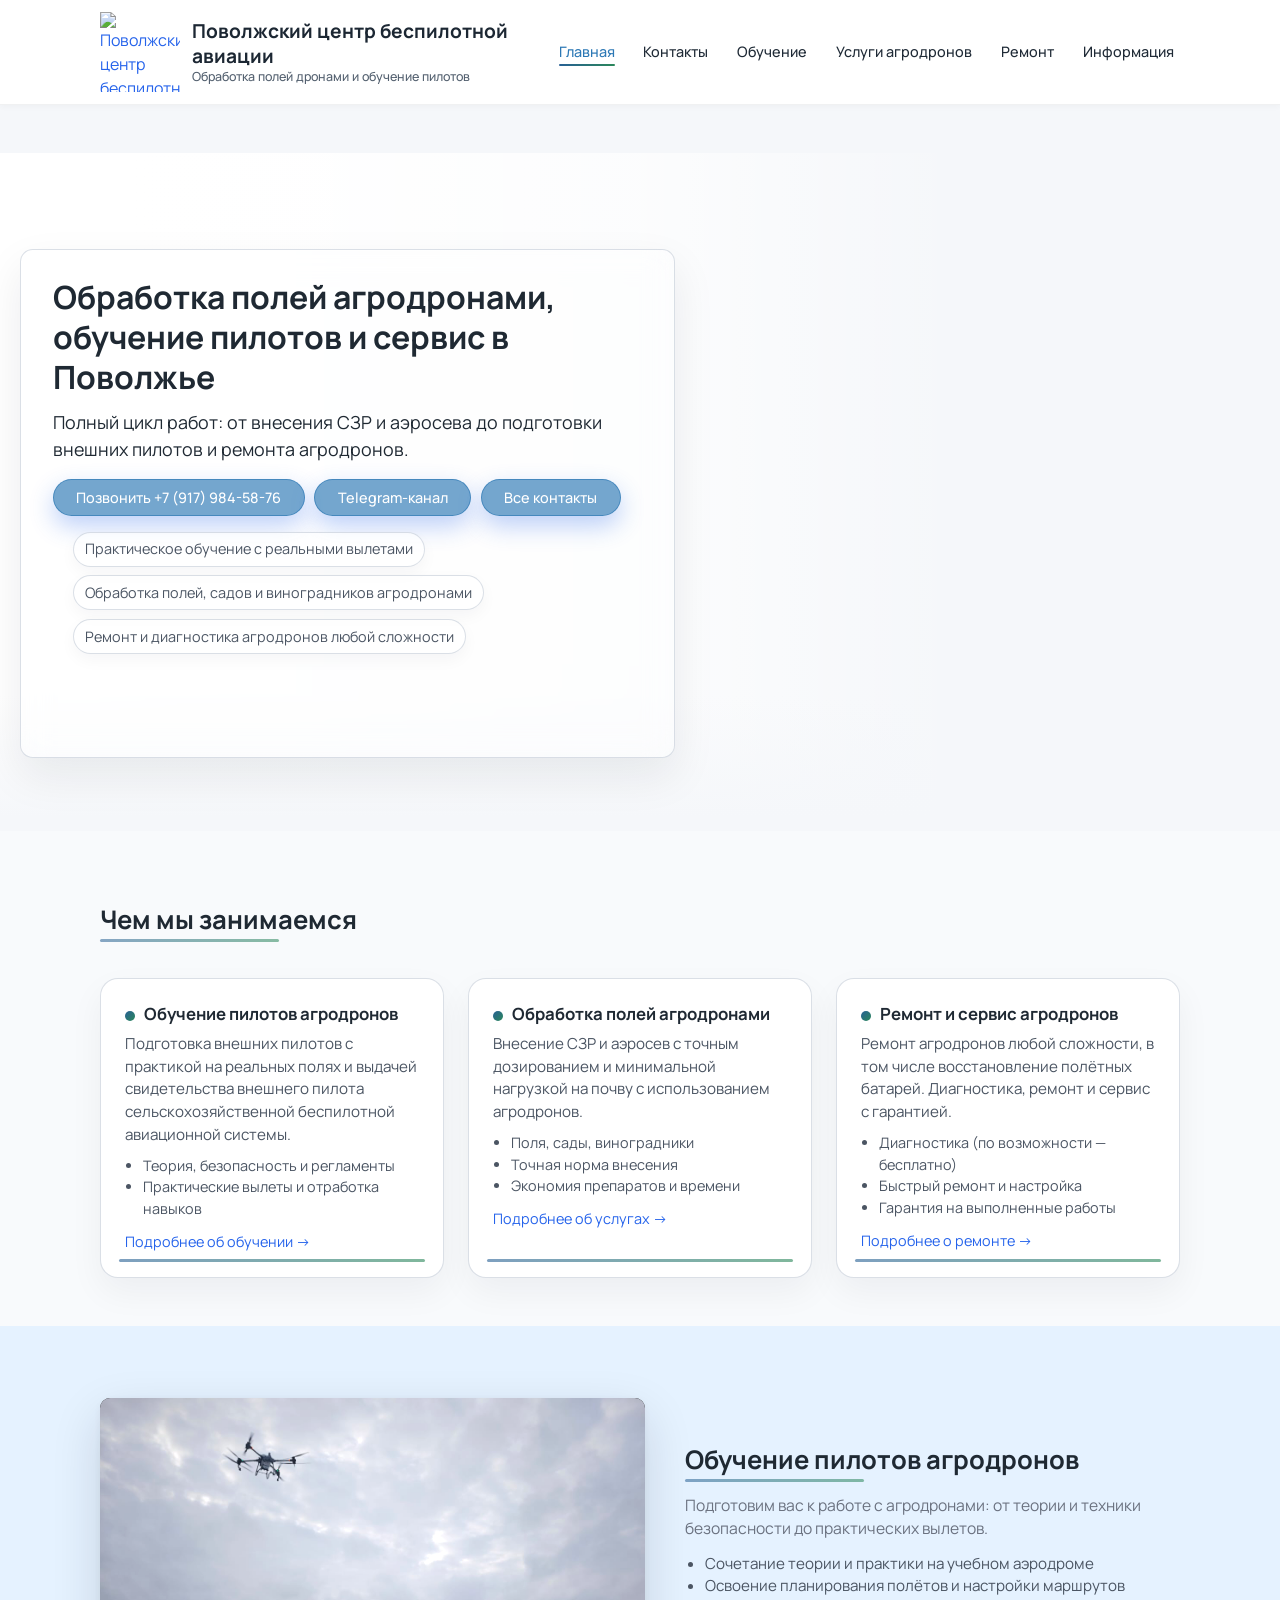
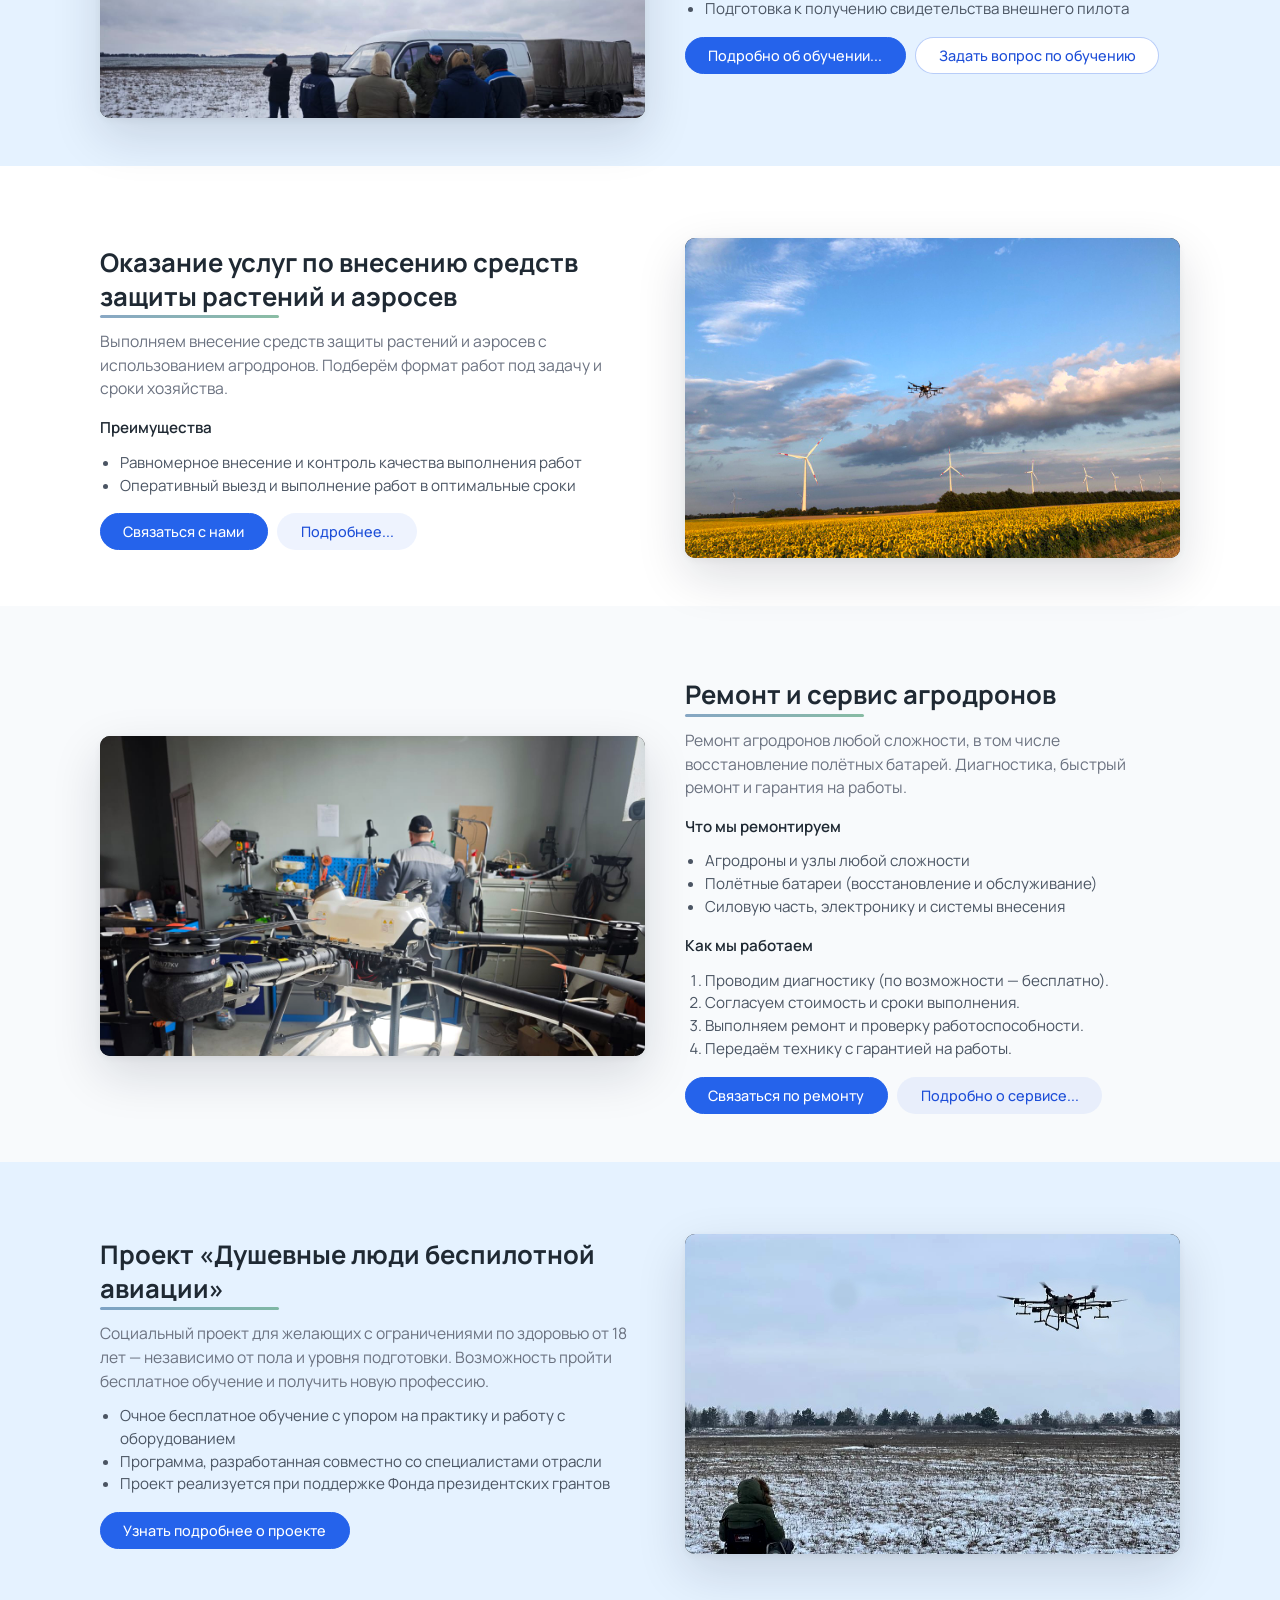
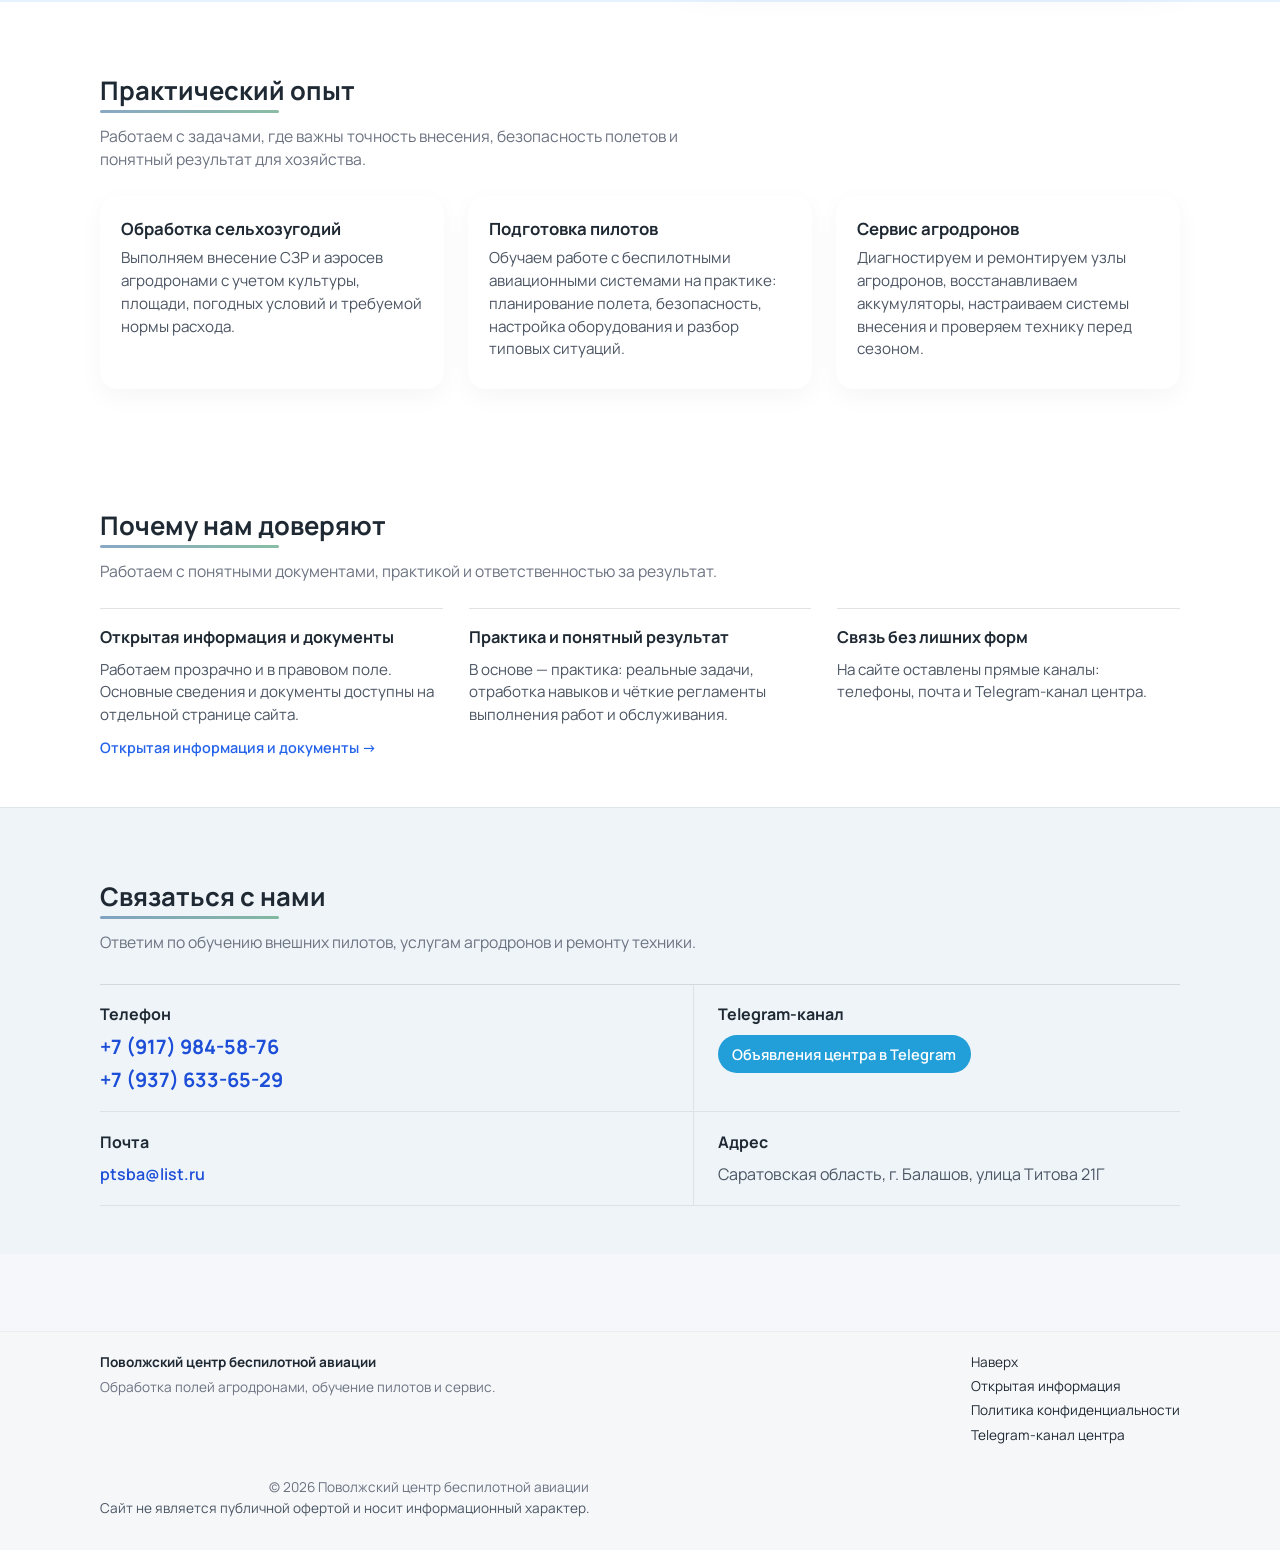
==== commit 8a0bd38d: "fix" ====
--- a/index.html
+++ b/index.html
@@ -1,23 +1,113 @@
-<!DOCTYPE html>
+﻿<!DOCTYPE html>
 <html lang="ru">
 <head>
     <meta charset="UTF-8">
-    <title>Поволжский центр беспилотной авиации — обработка полей и обучение пилотов</title>
+    <title>Поволжский центр беспилотной авиации — агродроны, обучение и ремонт</title>
     <meta name="viewport" content="width=device-width, initial-scale=1, viewport-fit=cover">
-    <meta name="description"
-          content="Обработка полей агродронами, обучение пилотов с выдачей свидетельства внешнего пилота, ремонт и сервис агродронов в Поволжье.">
-
-
-    <link rel="stylesheet" href="assets/style/main.css">
-    <link rel="stylesheet" href="assets/style/layout.css">
-    <link rel="stylesheet" href="assets/style/header-footer.css">
-    <link rel="stylesheet" href="assets/style/sections.css">
-    <link rel="stylesheet" href="assets/style/hero.css">
-    <link rel="stylesheet" href="assets/style/cards.css">
+    <meta name="description" content="Обработка полей агродронами, обучение внешних пилотов, ремонт и сервис агродронов в Саратовской области и Поволжье.">
+    <meta name="robots" content="index, follow">
+    <link rel="canonical" href="https://ptsba.ru/">
+    <meta property="og:type" content="website">
+    <meta property="og:site_name" content="Поволжский центр беспилотной авиации">
+    <meta property="og:title" content="Поволжский центр беспилотной авиации — агродроны, обучение и ремонт">
+    <meta property="og:description" content="Обработка полей агродронами, обучение внешних пилотов, ремонт и сервис агродронов в Саратовской области и Поволжье.">
+    <meta property="og:url" content="https://ptsba.ru/">
+    <meta property="og:image" content="https://ptsba.ru/assets/img/hero/drone-1500.jpg">
+    <meta name="twitter:card" content="summary_large_image">
+    <meta name="twitter:title" content="Поволжский центр беспилотной авиации — агродроны, обучение и ремонт">
+    <meta name="twitter:description" content="Обработка полей агродронами, обучение внешних пилотов, ремонт и сервис агродронов в Саратовской области и Поволжье.">
+    <meta name="theme-color" content="#0f3f2e">
+    <link rel="icon" href="assets/img/logo/logo300.png" type="image/png">
+    <link rel="apple-touch-icon" href="assets/img/logo/logo300.png">
+    <link rel="preload" as="image" href="assets/img/hero/drone-1500.jpg" media="(min-width: 1001px)" fetchpriority="high">
+    <link rel="preload" as="image" href="assets/img/hero/drone-1000.jpg" media="(min-width: 751px) and (max-width: 1000px)" fetchpriority="high">
+    <link rel="preload" as="image" href="assets/img/hero/drone-800.jpg" media="(max-width: 750px)" fetchpriority="high">
+    <link rel="stylesheet" href="assets/style/site.min.css">
+
+
+
+
+
+
 
     <link rel="preconnect" href="https://fonts.googleapis.com">
     <link rel="preconnect" href="https://fonts.gstatic.com" crossorigin>
-    <link href="https://fonts.googleapis.com/css2?family=Manrope:wght@400;500;600;700&display=swap" rel="stylesheet">
+    <link rel="preload" href="https://fonts.googleapis.com/css2?family=Manrope:wght@400;500;600;700&display=swap" as="style" onload="this.onload=null;this.rel='stylesheet'">
+    <noscript><link rel="stylesheet" href="https://fonts.googleapis.com/css2?family=Manrope:wght@400;500;600;700&display=swap"></noscript>
+    <script type="application/ld+json">
+{
+        "@context": "https://schema.org",
+        "@type": "ProfessionalService",
+        "name": "Поволжский центр беспилотной авиации",
+        "url": "https://ptsba.ru/",
+        "image": "https://ptsba.ru/assets/img/hero/drone-1500.jpg",
+        "description": "Обработка полей агродронами, обучение внешних пилотов, ремонт и сервис агродронов в Саратовской области и Поволжье.",
+        "priceRange": "по запросу",
+        "telephone": [
+                "+7 917 984-58-76",
+                "+7 937 633-65-29"
+        ],
+        "email": "ptsba@list.ru",
+        "address": {
+                "@type": "PostalAddress",
+                "addressCountry": "RU",
+                "addressRegion": "Саратовская область",
+                "addressLocality": "Балашов",
+                "streetAddress": "улица Титова, 21Г"
+        },
+        "areaServed": [
+                "Саратовская область",
+                "Поволжье"
+        ],
+        "openingHoursSpecification": [
+                {
+                        "@type": "OpeningHoursSpecification",
+                        "dayOfWeek": [
+                                "Monday",
+                                "Tuesday",
+                                "Wednesday",
+                                "Thursday",
+                                "Friday"
+                        ],
+                        "opens": "07:00",
+                        "closes": "20:00"
+                }
+        ],
+        "hasOfferCatalog": {
+                "@type": "OfferCatalog",
+                "name": "Услуги Поволжского центра беспилотной авиации",
+                "itemListElement": [
+                        {
+                                "@type": "Offer",
+                                "itemOffered": {
+                                        "@type": "Service",
+                                        "name": "Обработка полей агродронами",
+                                        "serviceType": "Внесение СЗР, аэросев и десикация агродронами"
+                                }
+                        },
+                        {
+                                "@type": "Offer",
+                                "itemOffered": {
+                                        "@type": "Service",
+                                        "name": "Обучение пилотов агродронов",
+                                        "serviceType": "Подготовка внешних пилотов сельскохозяйственных БАС"
+                                }
+                        },
+                        {
+                                "@type": "Offer",
+                                "itemOffered": {
+                                        "@type": "Service",
+                                        "name": "Ремонт и сервис агродронов",
+                                        "serviceType": "Диагностика, настройка и ремонт агродронов"
+                                }
+                        }
+                ]
+        },
+        "sameAs": [
+                                "https://t.me/ptsbabalashov"
+        ]
+}
+    </script>
 </head>
 
 <body class="page">
@@ -25,7 +115,7 @@
 <header class="site-header">
     <div class="site-header__inner">
         <a class="site-header__logo" href="/">
-            <img
+            <img decoding="async"
                     class="site-header__logo-img"
                     src="assets/img/logo/logo300.png"
                     srcset="
@@ -35,6 +125,8 @@
                     alt="Поволжский центр беспилотной авиации"
                     width="70"
                     height="70"
+                    loading="eager"
+                    fetchpriority="high"
             >
             <div class="site-header__logo-text">
                 <span class="site-header__logo-title">Поволжский центр беспилотной авиации</span>
@@ -52,7 +144,6 @@
                 <li class="site-nav__item"><a href="pages/training.html" class="site-nav__link">Обучение</a></li>
                 <li class="site-nav__item"><a href="pages/services.html" class="site-nav__link">Услуги агродронов</a></li>
                 <li class="site-nav__item"><a href="pages/repair.html" class="site-nav__link">Ремонт</a></li>
-                <li class="site-nav__item"><a href="pages/news.html" class="site-nav__link">Новости</a></li>
                 <li class="site-nav__item"><a href="pages/info.html" class="site-nav__link">Информация</a></li>
 
             </ul>
@@ -72,9 +163,9 @@
                     Полный цикл работ: от внесения СЗР и аэросева до подготовки внешних пилотов и ремонта агродронов.
                 </p>
                 <div class="hero__actions">
-                    <a href="#training" class="btn hero__btn">Записаться на обучение</a>
-                    <a href="#services" class="btn hero__btn">Заказать обработку полей</a>
-                    <a href="#repair" class="btn hero__btn">Нужен ремонт дрона</a>
+                    <a href="tel:+79179845876" class="btn hero__btn">Позвонить +7 (917) 984-58-76</a>
+                    <a href="https://t.me/ptsbabalashov" class="btn hero__btn btn--telegram-channel" target="_blank" rel="noopener">Telegram-канал</a>
+                    <a href="#contacts" class="btn hero__btn">Все контакты</a>
                 </div>
                 <ul class="hero__facts">
                     <li>Практическое обучение с реальными вылетами</li>
@@ -147,7 +238,7 @@
                                 srcset="assets/img/photo/training/t3.JPG"
                                 sizes="(max-width: 960px) 100vw, 42vw">
 
-                        <img
+                        <img decoding="async"
                                 src="assets/img/photo/training/t3.JPG"
                                 alt="Обучение пилотов агродронов"
                                 loading="lazy"
@@ -192,7 +283,7 @@
 
 
                 <div class="section__actions">
-                    <a href="#contacts" class="btn btn--primary">Оставить заявку</a>
+                    <a href="#contacts" class="btn btn--primary">Связаться с нами</a>
                     <a href="pages/services.html" class="btn btn--ghost">Подробнее...</a>
                 </div>
             </div>
@@ -203,7 +294,7 @@
                                 srcset="assets/img/photo/services/s3.JPG"
                                 sizes="(max-width: 960px) 100vw, 42vw">
 
-                        <img
+                        <img decoding="async"
                                 src="assets/img/photo/services/s3.JPG"
                                 alt="Обработка полей агродроном"
                                 loading="lazy"
@@ -225,7 +316,7 @@
                                 srcset="assets/img/photo/repair/r4.JPG"
                                 sizes="(max-width: 960px) 100vw, 42vw">
 
-                        <img
+                        <img decoding="async"
                                 src="assets/img/photo/repair/r4.JPG"
                                 alt="Ремонт и сервис агродронов"
                                 loading="lazy"
@@ -257,7 +348,7 @@
                 </ol>
 
                 <div class="section__actions">
-                    <a href="#contacts" class="btn btn--primary">Оставить заявку на ремонт</a>
+                    <a href="#contacts" class="btn btn--primary">Связаться по ремонту</a>
                     <a href="pages/repair.html" class="btn btn--ghost">Подробно о сервисе...</a>
                 </div>
             </div>
@@ -280,7 +371,7 @@
                 </ul>
                 <div class="section__actions">
                     <a href="https://goo.su/6s7KTp" class="btn btn--primary" target="_blank" rel="noopener">
-                        Узнать подробнее и подать заявку
+                        Узнать подробнее о проекте
                     </a>
                 </div>
             </div>
@@ -291,7 +382,7 @@
                                 srcset="assets/img/photo/training/t7.jpg"
                                 sizes="(max-width: 960px) 100vw, 42vw">
 
-                        <img
+                        <img decoding="async"
                                 src="assets/img/photo/training/t7.jpg"
                                 alt="Ремонт и сервис агродронов"
                                 loading="lazy"
@@ -307,31 +398,31 @@
     <section class="section" id="cases">
         <div class="section__inner container">
             <header class="section__header">
-                <h2 class="section__title">Наш опыт и кейсы</h2>
-                <p class="section__subtitle">
-                    Примеры работ и результатов для хозяйств и предприятий.
+                <h2 class="section__title">Практический опыт</h2>
+                <p class="section__subtitle">
+                    Работаем с задачами, где важны точность внесения, безопасность полетов и понятный результат для хозяйства.
                 </p>
             </header>
 
             <div class="grid grid--3">
                 <article class="card card--case">
-                    <h3 class="card__title">Пример 1</h3>
+                    <h3 class="card__title">Обработка сельхозугодий</h3>
                     <p class="card__text">
-                        ГПншрагшурамошщзвромг цутосшщсшщцвтьмо ошт игщрнин пе апнг пн7 пнгр тл
+                        Выполняем внесение СЗР и аэросев агродронами с учетом культуры, площади, погодных условий и требуемой нормы расхода.
                     </p>
                 </article>
 
                 <article class="card card--case">
-                    <h3 class="card__title">Пример 2</h3>
+                    <h3 class="card__title">Подготовка пилотов</h3>
                     <p class="card__text">
-                        Пцуграг9р  78нп нр нр нпрнеапенагн шренаенпнго гшкваепнр нгршг
+                        Обучаем работе с беспилотными авиационными системами на практике: планирование полета, безопасность, настройка оборудования и разбор типовых ситуаций.
                     </p>
                 </article>
 
                 <article class="card card--case">
-                    <h3 class="card__title">Пример 3</h3>
+                    <h3 class="card__title">Сервис агродронов</h3>
                     <p class="card__text">
-                        Прцвгнв нпнг н7пенпевак щгшцрошщвоцуыукванп рцгурвгшо евукейанупр шнгпуцкрнгшцущгра
+                        Диагностируем и ремонтируем узлы агродронов, восстанавливаем аккумуляторы, настраиваем системы внесения и проверяем технику перед сезоном.
                     </p>
                 </article>
             </div>
@@ -339,13 +430,16 @@
     </section>
 
     <!-- доверие -->
-    <section class="section section--light" id="trust">
+    <section class="section section--trust" id="trust">
         <div class="section__inner container">
             <header class="section__header">
                 <h2 class="section__title">Почему нам доверяют</h2>
+                <p class="section__subtitle">
+                    Работаем с понятными документами, практикой и ответственностью за результат.
+                </p>
             </header>
 
-            <div class="grid grid--2">
+            <div class="trust-grid">
                 <div class="trust-block">
                     <h3 class="trust-block__title">Открытая информация и документы</h3>
                     <p class="trust-block__text">
@@ -360,88 +454,52 @@
                         В основе — практика: реальные задачи, отработка навыков и чёткие регламенты выполнения работ и обслуживания.
                     </p>
                 </div>
+
+                <div class="trust-block">
+                    <h3 class="trust-block__title">Связь без лишних форм</h3>
+                    <p class="trust-block__text">
+                        На сайте оставлены прямые каналы: телефоны, почта и Telegram-канал центра.
+                    </p>
+                </div>
             </div>
         </div>
     </section>
 
     <!-- контакты -->
     <section class="section section--contacts" id="contacts">
-        <div class="section__inner container section__inner--split">
-            <div class="section__content">
+        <div class="section__inner container contact-section">
+            <header class="section__header contact-section__header">
                 <h2 class="section__title">Связаться с нами</h2>
                 <p class="section__subtitle">
-                    Напишите или позвоните: обучение, услуги внесения или ремонт. Ответим и уточним детали заявки.
-                </p>
-
-                <div class="contacts">
-                    <div class="contacts__item">
-                        <h3 class="contacts__label">Телефон</h3>
-                        <p class="contacts__value">
-                            <a href="tel:+79179845875">+7 (980) 858-08-27</a><br>
-                            <a href="tel:+79179845875">+7 (917) 984-58-75</a>
-                        </p>
+                    Ответим по обучению внешних пилотов, услугам агродронов и ремонту техники.
+                </p>
+            </header>
+
+            <div class="contact-grid" aria-label="Контакты центра">
+                <div class="contact-item contact-item--phones">
+                    <h3 class="contact-item__label">Телефон</h3>
+                    <div class="contact-item__links">
+                        <a class="contact-phone" href="tel:+79179845876">+7 (917) 984-58-76</a>
+                        <a class="contact-phone" href="tel:+79376336529">+7 (937) 633-65-29</a>
                     </div>
-
-                    <div class="contacts__item">
-                        <h3 class="contacts__label">Адрес</h3>
-                        <p class="contacts__value">
-                            Саратовская область, г. Балашов, улица Титова 21 Г<br>
-                        </p>
-                    </div>
-                    <div class="contacts__item">
-                        <h3 class="contacts__label">Мессенджеры</h3>
-                        <p class="contacts__value">
-                            Telegram (для связи):
-                            <a href="https://t.me/ptsba_b" target="_blank" rel="noopener">
-                                написать в Telegram
-                            </a>
-                            <br>
-                            Telegram-канал:
-                            <a href="https://t.me/ptsbabalashov" target="_blank" rel="noopener">
-                                новости и объявления центра
-                            </a>
-                        </p>
-                    </div>
-                </div>
-            </div>
-
-            <div class="section__media">
-                <form class="contact-form">
-                    <h3 class="contact-form__title">Оставить заявку</h3>
-                    <label class="contact-form__field">
-                        <span class="contact-form__label">Ваше имя</span>
-                        <input type="text" name="name" required>
-                    </label>
-                    <label class="contact-form__field">
-                        <span class="contact-form__label">Телефон</span>
-                        <input type="tel" name="phone" required>
-                    </label>
-                    <label class="contact-form__field">
-                        <span class="contact-form__label">Что вас интересует?</span>
-                        <select name="topic">
-                            <option value="training">Обучение</option>
-                            <option value="services">Внесение СЗР и аэросев</option>
-                            <option value="repair">Ремонт агродрона</option>
-                            <option value="other">Вопрос</option>
-                        </select>
-                    </label>
-                    <label class="contact-form__field">
-                        <span class="contact-form__label">Комментарий</span>
-                        <textarea name="message" rows="4" placeholder="Коротко опишите задачу: обучение / услуга / ремонт, сроки и детали"></textarea>
-                    </label>
-
-                    <label class="contact-form__checkbox">
-                        <input type="checkbox" name="agree" required>
-                        <span>
-                            Я даю согласие на обработку персональных данных и принимаю
-                            <a href="pages/policy.html">Политику конфиденциальности</a>.
-                        </span>
-                    </label>
-
-                    <button type="submit" class="btn btn--primary contact-form__submit">
-                        Отправить заявку
-                    </button>
-                </form>
+                </div>
+
+                <div class="contact-item">
+                    <h3 class="contact-item__label">Telegram-канал</h3>
+                    <a class="contact-channel" href="https://t.me/ptsbabalashov" target="_blank" rel="noopener">
+                        Объявления центра в Telegram
+                    </a>
+                </div>
+
+                <div class="contact-item">
+                    <h3 class="contact-item__label">Почта</h3>
+                    <a class="contact-link" href="mailto:ptsba@list.ru">ptsba@list.ru</a>
+                </div>
+
+                <div class="contact-item contact-item--address">
+                    <h3 class="contact-item__label">Адрес</h3>
+                    <p class="contact-item__text">Саратовская область, г. Балашов, улица Титова 21Г</p>
+                </div>
             </div>
         </div>
     </section>
@@ -472,7 +530,7 @@
         </div>
         <div class="site-footer__right">
             <p class="site-footer__copy">
-                © <span id="js-year">2025</span> Поволжский центр беспилотной авиации
+                © <span id="js-year">2026</span> Поволжский центр беспилотной авиации
             </p>
             <p class="site-footer__disclaimer">
                 Сайт не является публичной офертой и носит информационный характер.
@@ -484,4 +542,4 @@
 </footer>
 
 </body>
-</html>+</html>
--- a/assets/style/site.min.css
+++ b/assets/style/site.min.css
@@ -0,0 +1 @@
+﻿:root{color-scheme:light;--page-bg:#f5f7fa;--text-main:#1f2933;--text-soft:#4b5563;--text-muted:#6b7280;--link-color:#2563eb;--link-hover-color:#1d4ed8;--border-subtle:rgba(15,23,42,0.06);--shadow-soft:0 2px 6px rgba(15,23,42,0.04);--layout-max-width:1120px;--layout-padding-x:1.25rem;--header-max-width:var(--layout-max-width);--header-padding-y:0.75rem;--header-padding-x:var(--layout-padding-x);--header-bg:#ffffff;--header-border-color:var(--border-subtle);--header-shadow:0 2px 6px rgba(0,0,0,0.03);--header-shadow-mobile:0 4px 18px rgba(0,0,0,0.06);--logo-size:80px;--logo-title-size:1.2rem;--logo-subtitle-size:0.78rem;--logo-title-color:#1c2733;--logo-subtitle-color:#53606f;--nav-gap:1.5rem;--nav-link-gap:1rem;--nav-link-font-size:0.9rem;--nav-link-color:#1f2a36;--nav-link-hover-color:#2c78b5;--nav-underline-start:#286095;--nav-underline-end:#2b875a;--footer-bg:#f5f7f9;--footer-border-color:rgba(0,0,0,0.04);--footer-text-color:#4a5563;--footer-muted-color:#6b7280;--footer-link-color:#1f2933;--footer-link-hover-color:#2c78b5;--footer-font-size:0.85rem;--footer-padding-y:1.25rem;--footer-padding-x:var(--layout-padding-x);--section-bg:#ffffff;--section-bg-soft:#f8fafc;--section-bg-accent:#e5f2ff;--section-padding-y:3rem;--card-bg:#ffffff;--card-radius:18px;--card-shadow:0 8px 24px rgba(15,23,42,0.04);--btn-radius:999px;--btn-font-size:0.9rem;--btn-hero-bg:rgba(44,120,181,0.66);--btn-hero-hover-bg:rgba(30,70,101,0.86);--btn-hero-color:#ffffff;--par:0.5;--m-peek:0;--m-progress:0%;--m-hero:0px;--m-media:0px;--m-rot:0deg;--tx:50%;--ty:50%}@media (min-width:1440px){:root{--layout-max-width:1240px}}@media (min-width:1920px){:root{--layout-max-width:1360px}}*,*::before,*::after{box-sizing:border-box}html,body{margin:0;padding:0}body{font-family:"Manrope",system-ui,-apple-system,BlinkMacSystemFont,"Segoe UI",sans-serif;background:var(--page-bg);color:var(--text-main);line-height:1.5;font-size:clamp(16px,0.9vw,19px)}img{max-width:100%;height:auto;display:block}a{color:var(--link-color);text-decoration:none}a:hover{color:var(--link-hover-color)}p{margin:0 0 0.75rem}h1,h2,h3,h4{margin:0 0 0.75rem;font-weight:700}.btn{display:inline-flex;align-items:center;justify-content:center;padding:0.55rem 1.4rem;border-radius:var(--btn-radius);border:1px solid transparent;font-size:var(--btn-font-size);font-weight:500;line-height:1.2;cursor:pointer;text-decoration:none;transition:background-color 0.18s ease,color 0.18s ease,border-color 0.18s ease,transform 0.1s ease}.btn--primary{color:#ffffff;background:var(--link-color);border-color:var(--link-color)}.btn--primary:hover{background:var(--link-hover-color);border-color:var(--link-hover-color)}.btn--outline{color:var(--link-hover-color);background:#ffffff;border-color:rgba(37,99,235,0.32)}.btn--outline:hover{color:#ffffff;background:var(--link-color);border-color:var(--link-color)}.btn--ghost{color:var(--link-hover-color);background:rgba(37,99,235,0.08);border-color:transparent}.btn--ghost:hover{background:rgba(37,99,235,0.14)}.btn--telegram-channel{color:#ffffff;background:#229ed9;border-color:#229ed9}.btn--telegram-channel:hover{background:#178ac0;border-color:#178ac0}.js-reveal{opacity:0;transform:translateY(10px);transition:opacity 0.45s ease,transform 0.45s ease}.js-reveal.is-visible{opacity:1;transform:translateY(0)}.js-toast{position:fixed;left:50%;bottom:20px;transform:translate(-50%,10px);opacity:0;padding:0.7rem 0.95rem;border-radius:14px;background:rgba(17,24,39,0.92);color:#fff;font-size:0.9rem;box-shadow:0 10px 30px rgba(0,0,0,0.25);z-index:9999;transition:opacity 0.2s ease,transform 0.2s ease;cursor:pointer;max-width:min(92vw,520px);text-align:center}.js-toast.is-show{opacity:1;transform:translate(-50%,0)}.js-to-top{position:fixed;right:18px;bottom:18px;width:44px;height:44px;border-radius:999px;border:1px solid rgba(148,163,184,0.55);background:rgba(255,255,255,0.85);backdrop-filter:blur(10px);-webkit-backdrop-filter:blur(10px);box-shadow:0 10px 24px rgba(15,23,42,0.10);cursor:pointer;opacity:0;transform:translateY(10px);pointer-events:none;transition:opacity 0.18s ease,transform 0.18s ease;z-index:9999}.js-to-top.is-show{opacity:1;transform:translateY(0);pointer-events:auto}@keyframes hero-card-float{0%,100%{transform:translateY(0)}50%{transform:translateY(-4px)}}@media (max-width:1024px) and (orientation:portrait){.hero{transform:translateZ(0)}.hero .btn{box-shadow:0 10px 24px rgba(15,23,42,0.10)}.m-scrollbar{position:fixed;left:0;top:0;height:3px;width:var(--m-progress,0%);background:rgba(37,99,235,0.9);z-index:99998;transition:width 0.08s linear}}@media (hover:none) and (pointer:coarse){.btn,.site-nav__link,.site-nav__toggle{position:relative;overflow:hidden}.tap-ripple{position:absolute;border-radius:999px;transform:scale(0);opacity:0.35;pointer-events:none;background:rgba(37,99,235,0.35);animation:ripple 520ms ease-out forwards}@keyframes ripple{to{transform:scale(3.2);opacity:0}}}@media (hover:hover) and (pointer:fine){.site-nav__link{position:relative;overflow:hidden;transition:transform 0.16s ease,color 0.16s ease}.site-nav__link::before{content:"";position:absolute;inset:0;opacity:0;transform:translateX(-18%);transition:opacity 0.16s ease,transform 0.22s ease;background:radial-gradient(circle at 20% 50%,rgba(37,99,235,0.18),transparent 55%);pointer-events:none}.site-nav__link::after{content:"";position:absolute;left:10px;right:10px;bottom:6px;height:2px;border-radius:999px;background:rgba(37,99,235,0.85);transform:scaleX(0);transform-origin:left;transition:transform 0.22s ease;pointer-events:none}.site-nav__link:hover{transform:translateY(-1px)}.site-nav__link:hover::before{opacity:1;transform:translateX(0)}.site-nav__link:hover::after{transform:scaleX(1)}}@media (max-width:1024px) and (orientation:portrait){.m-reveal{opacity:0;transform:translateY(10px);transition:opacity 0.45s ease,transform 0.45s ease;will-change:opacity,transform}.m-reveal.is-visible{opacity:1;transform:translateY(0)}.hero__inner{transform:translate3d(0,calc(var(--m-hero,0px)),0);transition:transform 0.08s linear;will-change:transform}}@media (prefers-reduced-motion:reduce){.m-scrollbar{display:none !important}.m-reveal{transition:none !important;transform:none !important;opacity:1 !important}.hero__inner{transform:none !important;transition:none !important}}@media (max-width:640px){body{font-size:16px}.btn{max-width:100%;padding:0.5rem 1rem;font-size:0.88rem;white-space:normal;text-align:center}}.page-main{padding-top:clamp(24px,4vw,48px);padding-bottom:clamp(48px,6vw,88px)}.page-main .section{padding-top:clamp(40px,6vw,72px)}.page-title{margin:0 0 12px;font-size:clamp(28px,4vw,40px);line-height:1.15}.page-lead{margin:0 0 24px;max-width:72ch;opacity:0.9}.breadcrumbs{display:flex;flex-wrap:wrap;gap:8px;align-items:center;margin:0 0 18px;font-size:14px;opacity:0.85}.breadcrumbs a{text-decoration:none}.page{min-height:100vh;display:flex;flex-direction:column}.page-main{flex:1 0 auto}.site-footer{flex-shrink:0}.container{width:100%;max-width:var(--layout-max-width);margin:0 auto;padding-inline:var(--layout-padding-x)}.grid{display:grid;gap:1.5rem}.grid--2{grid-template-columns:repeat(2,minmax(0,1fr))}.grid--3{grid-template-columns:repeat(3,minmax(0,1fr))}@media (max-width:960px){.grid--3{grid-template-columns:repeat(2,minmax(0,1fr))}}@media (max-width:640px){.grid--2,.grid--3{grid-template-columns:minmax(0,1fr)}}.site-header{position:sticky;top:0;z-index:100;background:var(--header-bg);border-bottom:1px solid var(--header-border-color);box-shadow:var(--header-shadow)}.site-header__inner{max-width:var(--header-max-width);margin:0 auto;padding:var(--header-padding-y) var(--header-padding-x);display:flex;align-items:center;justify-content:space-between;gap:1.5rem}.site-header__logo{display:inline-flex;align-items:center;gap:0.75rem;text-decoration:none}.site-header__logo-img{display:block;width:var(--logo-size);height:var(--logo-size);object-fit:contain}.site-header__logo-text{display:flex;flex-direction:column}.site-header__logo-title{font-size:var(--logo-title-size);font-weight:700;line-height:1.3;color:var(--logo-title-color)}.site-header__logo-subtitle{font-size:var(--logo-subtitle-size);font-weight:500;line-height:1.3;color:var(--logo-subtitle-color)}.site-nav{display:flex;align-items:center;gap:var(--nav-gap)}.site-nav__toggle{display:none;border:none;background:transparent;font-size:1.4rem;cursor:pointer}.site-nav__list{display:flex;align-items:center;gap:var(--nav-link-gap);list-style:none;margin:0;padding:0}.site-nav__link{position:relative;display:inline-flex;align-items:center;padding:0.35rem 0.4rem;font-size:var(--nav-link-font-size);font-weight:500;text-decoration:none;color:var(--nav-link-color);white-space:nowrap;transition:color 0.15s ease}.site-nav__link::after{content:"";position:absolute;left:0.4rem;right:0.4rem;bottom:0.15rem;height:2px;border-radius:999px;background:linear-gradient( 90deg,var(--nav-underline-start),var(--nav-underline-end) );transform:scaleX(0);transform-origin:center;transition:transform 0.18s ease-out}.site-nav__link:hover{color:var(--nav-link-hover-color)}.site-nav__link:hover::after{transform:scaleX(1)}@media (max-width:1150px){.site-header{--logo-size:60px;--logo-title-size:1.1rem}}@media (max-width:995px){.site-header{--nav-link-font-size:0.85rem}.site-nav__list{gap:0.8rem}}@media (max-width:860px){.site-header{--logo-size:50px;--logo-title-size:1rem}}@media (max-width:872px){.site-header__inner{padding:0.5rem 1rem}.site-header{--logo-size:48px;--logo-title-size:0.9rem;--logo-subtitle-size:0.7rem;--nav-link-font-size:0.9rem}.site-nav__toggle{display:inline-flex}.site-nav__list{position:absolute;inset-inline:0;top:100%;margin-top:0;padding:0.5rem 1rem 0.8rem;flex-direction:column;align-items:flex-start;gap:0.4rem;background:var(--header-bg);border-bottom:1px solid var(--header-border-color);box-shadow:var(--header-shadow-mobile);max-height:0;overflow:hidden;opacity:0;pointer-events:none;transition:max-height 0.2s ease,opacity 0.18s ease}.site-nav__list.is-open{max-height:260px;opacity:1;pointer-events:auto}.site-nav__link{padding:0.25rem 0}}@media (min-width:625px) and (max-width:872px){.site-header{--logo-size:60px;--logo-title-size:1.1rem;--logo-subtitle-size:0.8rem;--nav-link-font-size:0.9rem}}.site-footer{background:var(--footer-bg);border-top:1px solid var(--footer-border-color);font-size:var(--footer-font-size);color:var(--footer-text-color)}.site-footer__inner{max-width:var(--header-max-width);margin:0 auto;padding:var(--footer-padding-y) var(--footer-padding-x);display:flex;align-items:flex-start;justify-content:space-between;gap:2rem;flex-wrap:wrap}.site-footer__title{margin:0 0 0.3rem;font-weight:700;color:var(--footer-link-color)}.site-footer__text{margin:0;color:var(--footer-muted-color)}.site-footer__nav{list-style:none;padding:0;margin:0;display:flex;flex-direction:column;gap:0.25rem}.site-footer__nav a{text-decoration:none;color:var(--footer-link-color);transition:color 0.15s ease}.site-footer__nav a:hover{color:var(--footer-link-hover-color)}.site-footer__copy{margin:0;color:var(--footer-muted-color);text-align:right}@media (max-width:720px){.site-footer__inner{flex-direction:column;align-items:flex-start;gap:1rem}.site-footer__copy{text-align:left}}@media (max-width:480px){.site-footer__inner{padding-inline:1rem}.site-footer__title{font-size:0.95rem}}.site-nav__link.is-active{color:var(--nav-link-hover-color)}.site-nav__link.is-active::after{transform:scaleX(1)}.site-header.site-header--scrolled{box-shadow:0 10px 26px rgba(15,23,42,0.06)}.section{padding-block:var(--section-padding-y);background:var(--section-bg)}.section--light{background:var(--section-bg-soft)}.section--accent{background:var(--section-bg-accent)}.section--trust{background:#ffffff}.section--contacts{background:#eef4f8;border-top:1px solid rgba(15,23,42,0.06)}.section__inner{max-width:var(--layout-max-width);margin:0 auto;padding-inline:var(--layout-padding-x)}.section__inner--split{display:grid;grid-template-columns:minmax(0,1.1fr) minmax(0,1fr);gap:2.5rem;align-items:center}.section__header{margin-bottom:1.5rem}.section__title{font-size:clamp(1.6rem,2vw,2.1rem);line-height:1.3}.section__title{position:relative;display:inline-block;padding-bottom:0.35rem}.section__title::after{content:"";position:absolute;left:0;bottom:0;width:clamp(120px,14vw,220px);height:3px;border-radius:999px;background:linear-gradient( 90deg,var(--nav-underline-start),var(--nav-underline-end) );opacity:0.55}.section__subtitle{font-size:0.98rem;color:var(--text-muted);max-width:40rem}.section__label{margin-top:1rem;font-size:0.95rem;font-weight:600}.section__list{margin:0.4rem 0 0.8rem;padding-left:1.25rem;font-size:0.95rem;color:var(--text-soft)}.section__list--ordered{list-style:decimal}.section__actions{display:flex;flex-wrap:wrap;gap:0.6rem;margin-top:1rem}@media (max-width:640px){.section{padding-block:2.2rem}.section__title{font-size:1.2rem}.section__actions{flex-direction:column;align-items:stretch}}.card{background:var(--card-bg);border-radius:var(--card-radius);box-shadow:var(--card-shadow);padding:1.25rem 1.3rem}.card__title{font-size:1.05rem;margin-bottom:0.4rem}.card__text{font-size:0.95rem;color:var(--text-soft);margin-bottom:0.5rem}.card__list{margin:0 0 0.6rem;padding-left:1.1rem;font-size:0.9rem;color:var(--text-soft)}.card__link{font-size:0.9rem}.trust-grid{display:grid;grid-template-columns:repeat(3,minmax(0,1fr));gap:1.6rem}.trust-block{padding-top:1.05rem;border-top:1px solid rgba(15,23,42,0.12)}.trust-block__title{margin:0 0 0.55rem;font-size:1.02rem}.trust-block__text{margin:0;font-size:0.95rem;color:var(--text-soft)}.trust-block__link{display:inline-flex;margin-top:0.65rem;font-size:0.9rem;font-weight:600}.contacts{display:grid;gap:0.8rem;margin-top:0.8rem}.contacts__item{font-size:0.95rem}.contacts__label{margin:0 0 0.1rem;font-weight:600}.contacts__value{margin:0;color:var(--text-soft)}.contact-section__header{margin-bottom:1.8rem}.contact-grid{display:grid;grid-template-columns:minmax(280px,1.1fr) minmax(240px,0.9fr);gap:0;align-items:start;border-top:1px solid rgba(15,23,42,0.12);border-bottom:1px solid rgba(15,23,42,0.08)}.contact-item{min-height:100%;padding:1.1rem 1.25rem 1.15rem 0;border-top:1px solid rgba(15,23,42,0.08)}.contact-item:nth-child(1),.contact-item:nth-child(2){border-top:0}.contact-item:nth-child(odd){padding-right:1.5rem;border-right:1px solid rgba(15,23,42,0.08)}.contact-item:nth-child(even){padding-left:1.5rem;padding-right:0}.contact-item__label{margin:0 0 0.55rem;color:var(--text-main);font-size:1rem}.contact-item__links{display:grid;gap:0.5rem}.contact-phone{display:inline-flex;width:fit-content;color:var(--link-hover-color);font-size:clamp(1.05rem,1.6vw,1.24rem);font-weight:700;line-height:1.25;text-decoration:none}.contact-phone:hover,.contact-link:hover,.contact-channel:hover{color:var(--link-color)}.contact-link,.contact-channel{display:inline-flex;width:fit-content;color:var(--link-hover-color);font-weight:600;text-decoration:none}.contact-channel{padding:0.5rem 0.9rem;border-radius:var(--btn-radius);background:#229ed9;color:#ffffff;font-size:0.92rem}.contact-channel:hover{background:#178ac0;color:#ffffff}.contact-item__text{margin:0;color:var(--text-soft)}.section__media{display:flex;justify-content:stretch;align-items:stretch;width:100%}.section__image-placeholder{width:100%;max-width:none;height:clamp(260px,26vw,420px);border-radius:12px;overflow:hidden;background:#000}.section__image-placeholder img{width:100%;height:100%;display:block;object-fit:cover}@media (min-width:1280px){.section__image-placeholder{height:clamp(320px,22vw,460px)}}@media (min-width:1600px){.section__image-placeholder{height:clamp(360px,20vw,520px)}}@media (max-width:960px){.section__inner--split{grid-template-columns:minmax(0,1fr);gap:1.8rem}.section__media{order:-1;margin-bottom:0.6rem}.section__image-placeholder{width:100%;height:clamp(220px,45vw,320px);border-radius:0}.trust-grid{grid-template-columns:minmax(0,1fr);gap:1.25rem}.contact-grid{grid-template-columns:repeat(2,minmax(0,1fr))}.contact-item--phones,.contact-item--address{grid-column:auto;grid-row:auto}}@media (max-width:640px){.section{padding-block:1.9rem}.section__inner--split{gap:1.4rem}.section__header{margin-bottom:1.1rem}.card{padding:1rem;border-radius:14px}.contact-section__header{margin-bottom:1.15rem}.contact-section .section__subtitle{max-width:100%;font-size:0.94rem;line-height:1.45}.contact-grid{grid-template-columns:minmax(0,1fr)}.contact-item,.contact-item:nth-child(odd),.contact-item:nth-child(even){padding:0.78rem 0;border-right:0;border-top:1px solid rgba(15,23,42,0.08)}.contact-item:first-child{border-top:0}.contact-item__label{margin-bottom:0.38rem;font-size:0.95rem}.contact-item__links{gap:0.3rem}.contact-phone{font-size:1rem;line-height:1.3;overflow-wrap:anywhere}.contact-link,.contact-channel,.contact-item__text{font-size:0.94rem}.contact-channel{max-width:100%;padding:0.45rem 0.78rem;white-space:normal;text-align:center}.contact-item__text{overflow-wrap:anywhere;word-break:normal}}.section[data-parallax="services"]::before,.section[data-parallax="services"]::after{content:none !important}.section__image-placeholder{position:relative;border:none !important;outline:none !important;border-radius:0;overflow:hidden;box-shadow:0 18px 50px rgba(15,23,42,0.14),0 2px 10px rgba(15,23,42,0.06);transform:perspective(1200px) rotateZ(calc((var(--par,0.5) - 0.5) * 2.4deg)) translateY(calc((0.5 - var(--par,0.5)) * 10px));transition:transform 0.18s ease;will-change:transform}.section__image-placeholder picture,.section__image-placeholder img{display:block;width:100%}.section__image-placeholder img{transform:scale(1.01);transition:transform 0.35s ease,filter 0.35s ease;filter:contrast(1.03) saturate(1.06)}.section__image-placeholder::before{content:"";position:absolute;inset:0;pointer-events:none;background:radial-gradient(circle at 12% 18%,rgba(255,255,255,0.14),transparent 46%),radial-gradient(circle at 50% 120%,rgba(0,0,0,0.18),transparent 50%);opacity:1}.section__image-placeholder::after{content:"";position:absolute;inset:-50%;pointer-events:none;opacity:0;transform:translate3d(-25%,-30%,0) rotate(12deg);transition:opacity 0.22s ease,transform 0.35s ease;background:linear-gradient( 120deg,transparent 40%,rgba(255,255,255,0.20) 50%,transparent 60% )}.section__image-placeholder:hover::after{opacity:1;transform:translate3d(0,0,0) rotate(12deg)}.section__image-placeholder:hover img{transform:scale(1.04);filter:contrast(1.05) saturate(1.10)}@media (hover:none) and (pointer:coarse){body.is-first-visit .section__image-placeholder::after{opacity:calc(var(--m-peek,0) * 0.55);transform:translate3d( calc((1 - var(--m-peek,0)) * -14%),calc((1 - var(--m-peek,0)) * -16%),0 ) rotate(12deg);transition:opacity 0.08s linear,transform 0.08s linear}body.is-first-visit .section__image-placeholder img{transform:scale(calc(1.01+var(--m-peek,0) * 0.025));filter:contrast(calc(1.03+var(--m-peek,0) * 0.03)) saturate(calc(1.06+var(--m-peek,0) * 0.05));transition:transform 0.08s linear,filter 0.08s linear}}.page-main .section__image-placeholder,.page .section__image-placeholder,body .section__image-placeholder{border-radius:10px !important}.hero{padding-block:0rem 3rem;position:relative;overflow:hidden;background-image:linear-gradient( to bottom,rgba(255,255,255,0) 90%,var(--page-bg) 98% ),linear-gradient( 90deg,rgba(255,255,255,1) 0%,rgba(255,255,255,1) 10%,rgba(255,255,255,0.96) 25%,rgba(255,255,255,0.7) 50%,rgba(255,255,255,0.0) 75% ),url("../img/hero/drone-1500p.jpg");background-repeat:no-repeat;background-size:cover;background-position:right center}.hero::before{content:"";position:absolute;inset:0;pointer-events:none;background-image:linear-gradient(to right,rgba(15,23,42,0.04) 1px,transparent 1px),linear-gradient(to bottom,rgba(15,23,42,0.03) 1px,transparent 1px);background-size:48px 48px;opacity:0.35}.hero::after{content:"";position:absolute;top:-140px;right:-180px;width:520px;height:520px;pointer-events:none;background:radial-gradient( circle,rgba(43,135,90,0.18),transparent 70% );filter:blur(44px);opacity:0.95}.hero__inner,.hero__content{position:relative;z-index:1}.hero__content{border:1px solid rgba(148,163,184,0.35);box-shadow:0 18px 44px rgba(15,23,42,0.08)}.hero__facts{list-style:none;padding-left:0;margin-top:1rem;display:flex;flex-wrap:wrap;gap:0.55rem}.hero__facts li{padding:0.35rem 0.7rem;border-radius:999px;background:rgba(255,255,255,0.62);border:1px solid rgba(148,163,184,0.35);box-shadow:0 6px 16px rgba(15,23,42,0.04);font-size:0.9rem}@media (max-width:640px){.hero::before{background-size:64px 64px;opacity:0.22}.hero::after{width:380px;height:380px;top:-120px;right:-200px;filter:blur(40px)}}@media (max-width:2000px){.hero{background-image:linear-gradient( to bottom,rgba(255,255,255,0) 80%,var(--page-bg) 98% ),linear-gradient( 90deg,rgba(255,255,255,1) 0%,rgba(255,255,255,1) 10%,rgba(255,255,255,0.96) 25%,rgba(255,255,255,0.7) 50%,rgba(255,255,255,0.0) 75% ),url("../img/hero/drone-1500.jpg");background-size:cover;background-position:center center}}@media (max-width:1000px){.hero{background-image:linear-gradient( to bottom,rgba(255,255,255,0) 90%,var(--page-bg) 98% ),linear-gradient( 90deg,rgba(255,255,255,1) 0%,rgba(255,255,255,1) 10%,rgba(255,255,255,0.96) 25%,rgba(255,255,255,0.7) 50%,rgba(255,255,255,0.0) 75% ),url("../img/hero/drone-1000.jpg");background-size:cover;background-position:center bottom}}@media (max-width:750px){.hero{background-image:linear-gradient( to bottom,rgba(255,255,255,0) 90%,var(--page-bg) 98% ),linear-gradient( 90deg,rgba(255,255,255,1) 0%,rgba(255,255,255,1) 10%,rgba(255,255,255,0.96) 25%,rgba(255,255,255,0.7) 50%,rgba(255,255,255,0.0) 75% ),url("../img/hero/drone-800.jpg");background-size:cover;background-position:center bottom}}.hero__inner{margin:0 auto;padding-inline:var(--layout-padding-x);display:grid;grid-template-columns:minmax(0,1.2fr) minmax(0,1fr);gap:2.5rem;align-items:stretch;padding-block:2rem 2rem;border-radius:4px;min-height:clamp(420px,70vh,900px)}@media (min-width:2000px){.hero__inner{grid-template-columns:3fr 2fr}}@media (min-width:900px){.hero__inner{max-width:100%}}.hero__content{border-radius:0.8rem;padding:1.7rem 2rem;background:rgba(255,255,255,0.35);backdrop-filter:blur(14px);-webkit-backdrop-filter:blur(14px);min-height:90%;margin:0}.hero__title{font-size:clamp(2rem,2.4vw,2.8rem);line-height:1.25;margin-bottom:0.75rem}@media (max-width:1100px){.hero__title{font-size:1.7rem}}.hero__subtitle{font-size:clamp(1.1rem,1.4vw,1.5rem);margin-bottom:1rem}.hero__actions{display:flex;flex-wrap:wrap;gap:0.6rem;margin-bottom:1rem}.hero__facts{margin:0;padding-left:1.25rem;font-size:0.95rem;color:var(--text-soft)}.hero__media{justify-self:center}.hero__btn{background:var(--btn-hero-bg);color:var(--btn-hero-color);border-color:var(--btn-hero-bg);box-shadow:0 10px 24px rgba(37,99,235,0.30)}.hero__btn:hover{background:var( --btn-hero-hover-bg);border-color:var( --btn-hero-hover-bg);color:var(--btn-hero-color);box-shadow:0 12px 26px rgba(37,99,235,0.38)}@media (min-width:800px){.hero__content{margin-top:2rem;margin-bottom:2rem}}@media (min-width:1000px){.hero__content{margin-top:4rem;margin-bottom:4rem}}@media (max-width:890px){.hero__inner{grid-template-columns:2fr 1fr}.hero__media{order:-1}}@media (max-width:750px){.hero__inner{grid-template-columns:3fr 1fr}}@media (max-width:705px){.hero__inner{grid-template-columns:4fr 1fr}}@media (max-width:640px){.hero__inner{grid-template-columns:1fr}}@media (max-width:640px){.hero{padding-block:2.5rem 2rem}.hero__title{font-size:1.3rem}.hero__actions{flex-direction:column;align-items:stretch}}.hero{position:relative;overflow:hidden}.hero::before{content:"";position:absolute;inset:-30%;z-index:0;pointer-events:none;transform:translate3d(0,calc((var(--par,0) - 0.5) * 34px),0);filter:blur(12px);opacity:0.95}.hero::after{content:"";position:absolute;inset:-20%;z-index:0;pointer-events:none;opacity:0.06;mix-blend-mode:overlay;background-image:url("data:image/svg+xml,%3Csvg xmlns='http://www.w3.org/2000/svg' width='160' height='160'%3E%3Cfilter id='n'%3E%3CfeTurbulence type='fractalNoise' baseFrequency='.9' numOctaves='3' stitchTiles='stitch'/%3E%3C/filter%3E%3Crect width='160' height='160' filter='url(%23n)' opacity='.55'/%3E%3C/svg%3E");background-size:260px 260px}.hero__inner{position:relative;z-index:1}.hero__inner:is(.hero__content,.hero__card,.hero__panel,.hero__box,.hero__wrap){position:relative;isolation:isolate;animation:hero-card-float 7s ease-in-out infinite}.hero__inner:is(.hero__content,.hero__card,.hero__panel,.hero__box,.hero__wrap)::after{content:"";position:absolute;inset:0;border-radius:inherit;pointer-events:none;opacity:0;transition:opacity 0.22s ease;background:radial-gradient(circle at 18% 22%,rgba(37,99,235,0.14),transparent 48%)}.hero__inner:is(.hero__content,.hero__card,.hero__panel,.hero__box,.hero__wrap):hover::after{opacity:1}.card--service{position:relative;overflow:hidden;border:1px solid rgba(148,163,184,0.35);box-shadow:0 14px 34px rgba(15,23,42,0.05);padding:1.4rem 1.5rem 1.5rem;transition:box-shadow 0.18s ease,transform 0.18s ease,border-color 0.18s ease,background-color 0.18s ease}.card--service::after{content:"";position:absolute;inset-inline:1.1rem;bottom:0.95rem;height:3px;border-radius:999px;background:linear-gradient( 90deg,var(--nav-underline-start),var(--nav-underline-end) );opacity:0.6}.card--service::before{content:"";position:absolute;inset:-40% -30% auto auto;background:radial-gradient( circle at top right,rgba(40,96,149,0.10),transparent 60% );pointer-events:none}.card--service .card__title::before{content:"";display:inline-block;width:10px;height:10px;margin-right:0.55rem;border-radius:50%;background:linear-gradient( 135deg,var(--nav-underline-start),var(--nav-underline-end) );vertical-align:middle}.card--service:hover,.card--service:focus-within{transform:translateY(-4px);box-shadow:0 18px 40px rgba(15,23,42,0.08);border-color:rgba(148,163,184,0.55);background-color:#ffffff}.card.tilt,.trust-block.tilt{transition:transform 0.14s ease;will-change:transform}.card.tilt::after,.trust-block.tilt::after{content:"";position:absolute;inset:0;border-radius:inherit;pointer-events:none;opacity:0;transition:opacity 0.14s ease;background:radial-gradient( circle at var(--tx,50%) var(--ty,50%),rgba(255,255,255,0.14),transparent 48% )}.card.tilt:hover::after,.trust-block.tilt:hover::after{opacity:1}
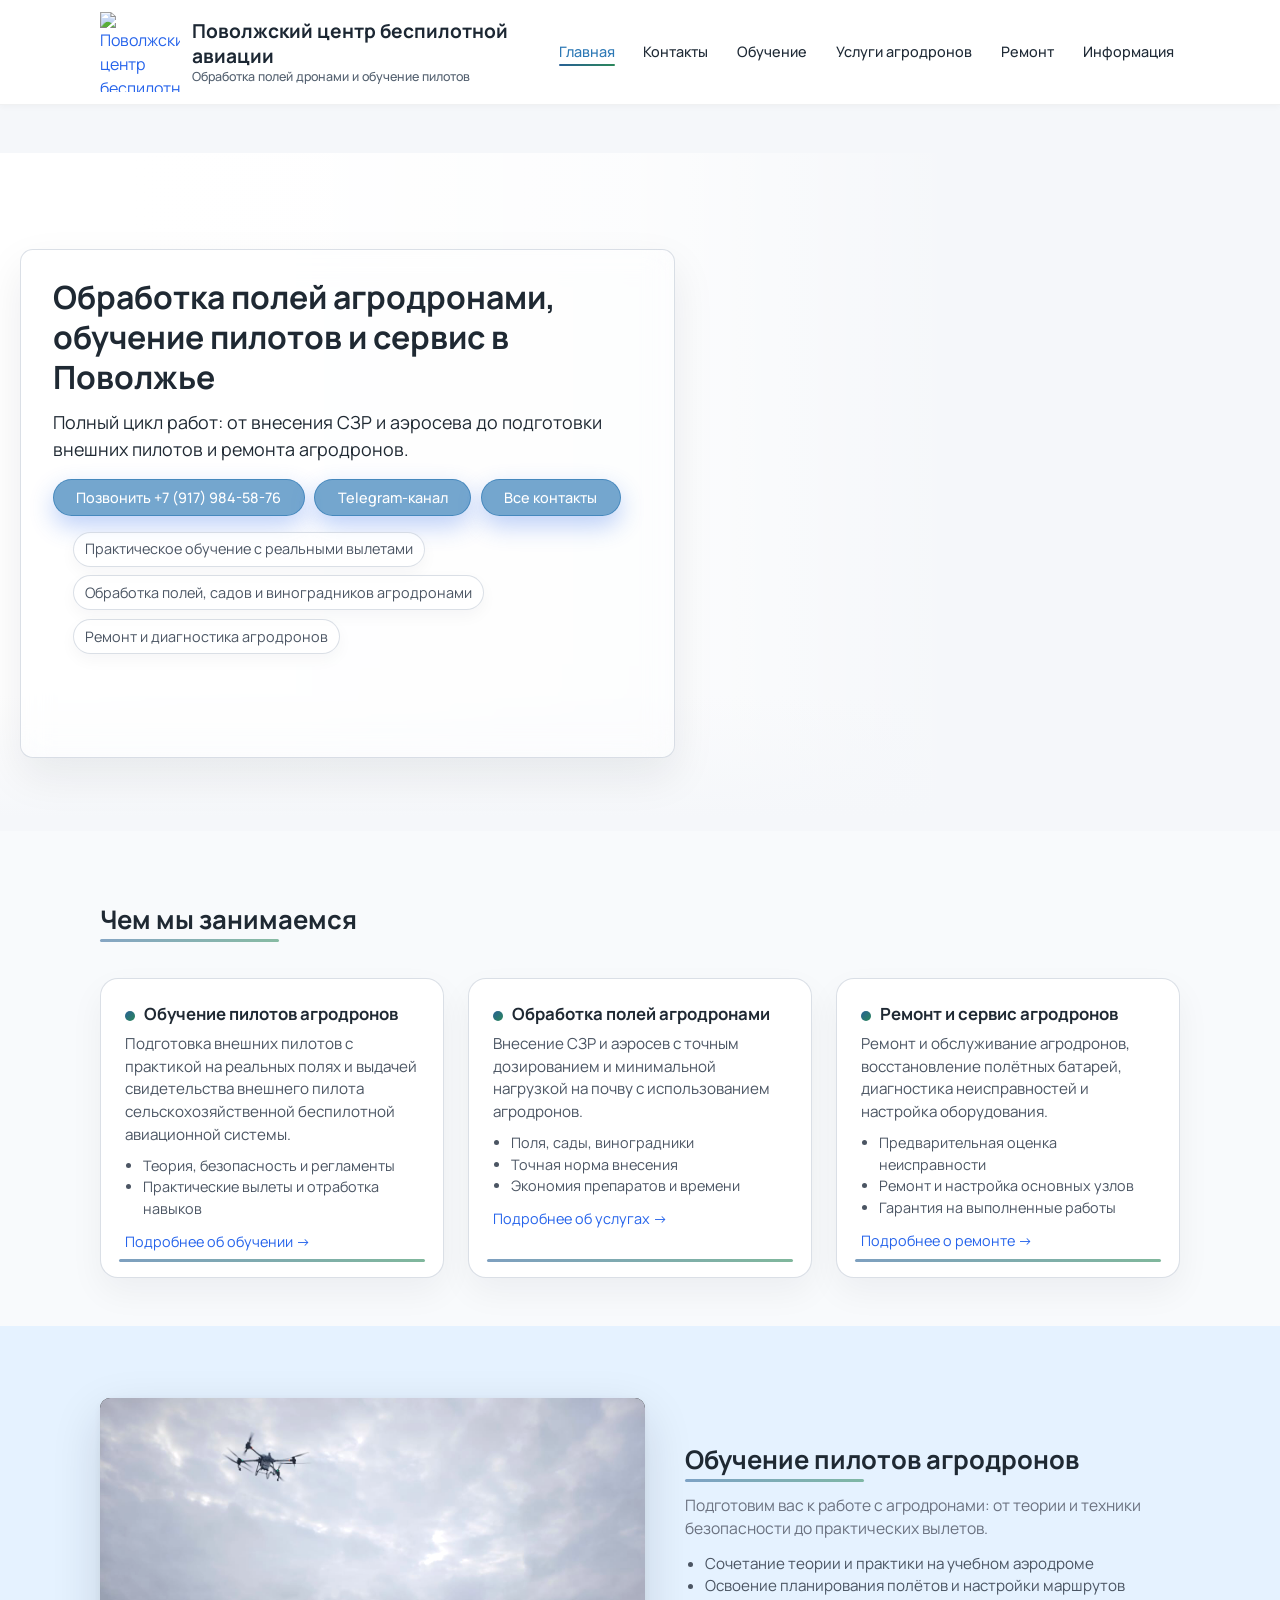
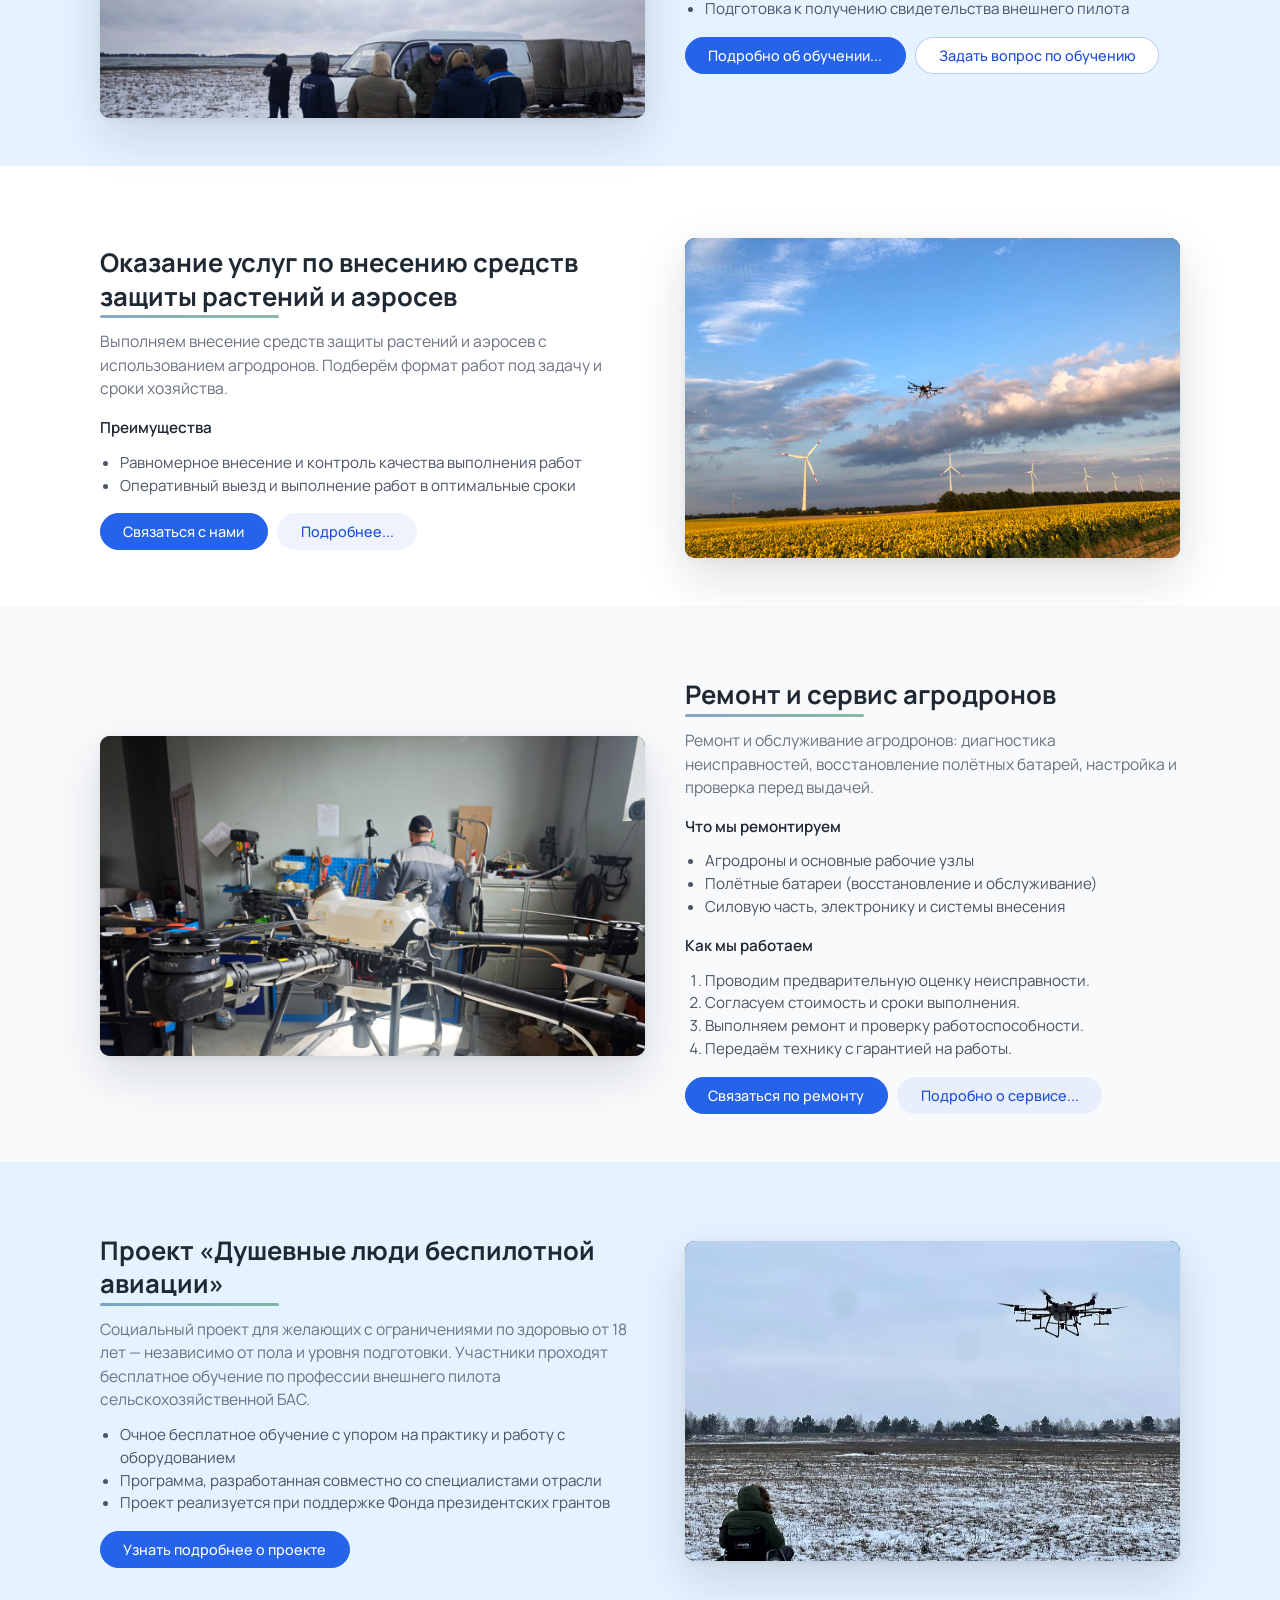
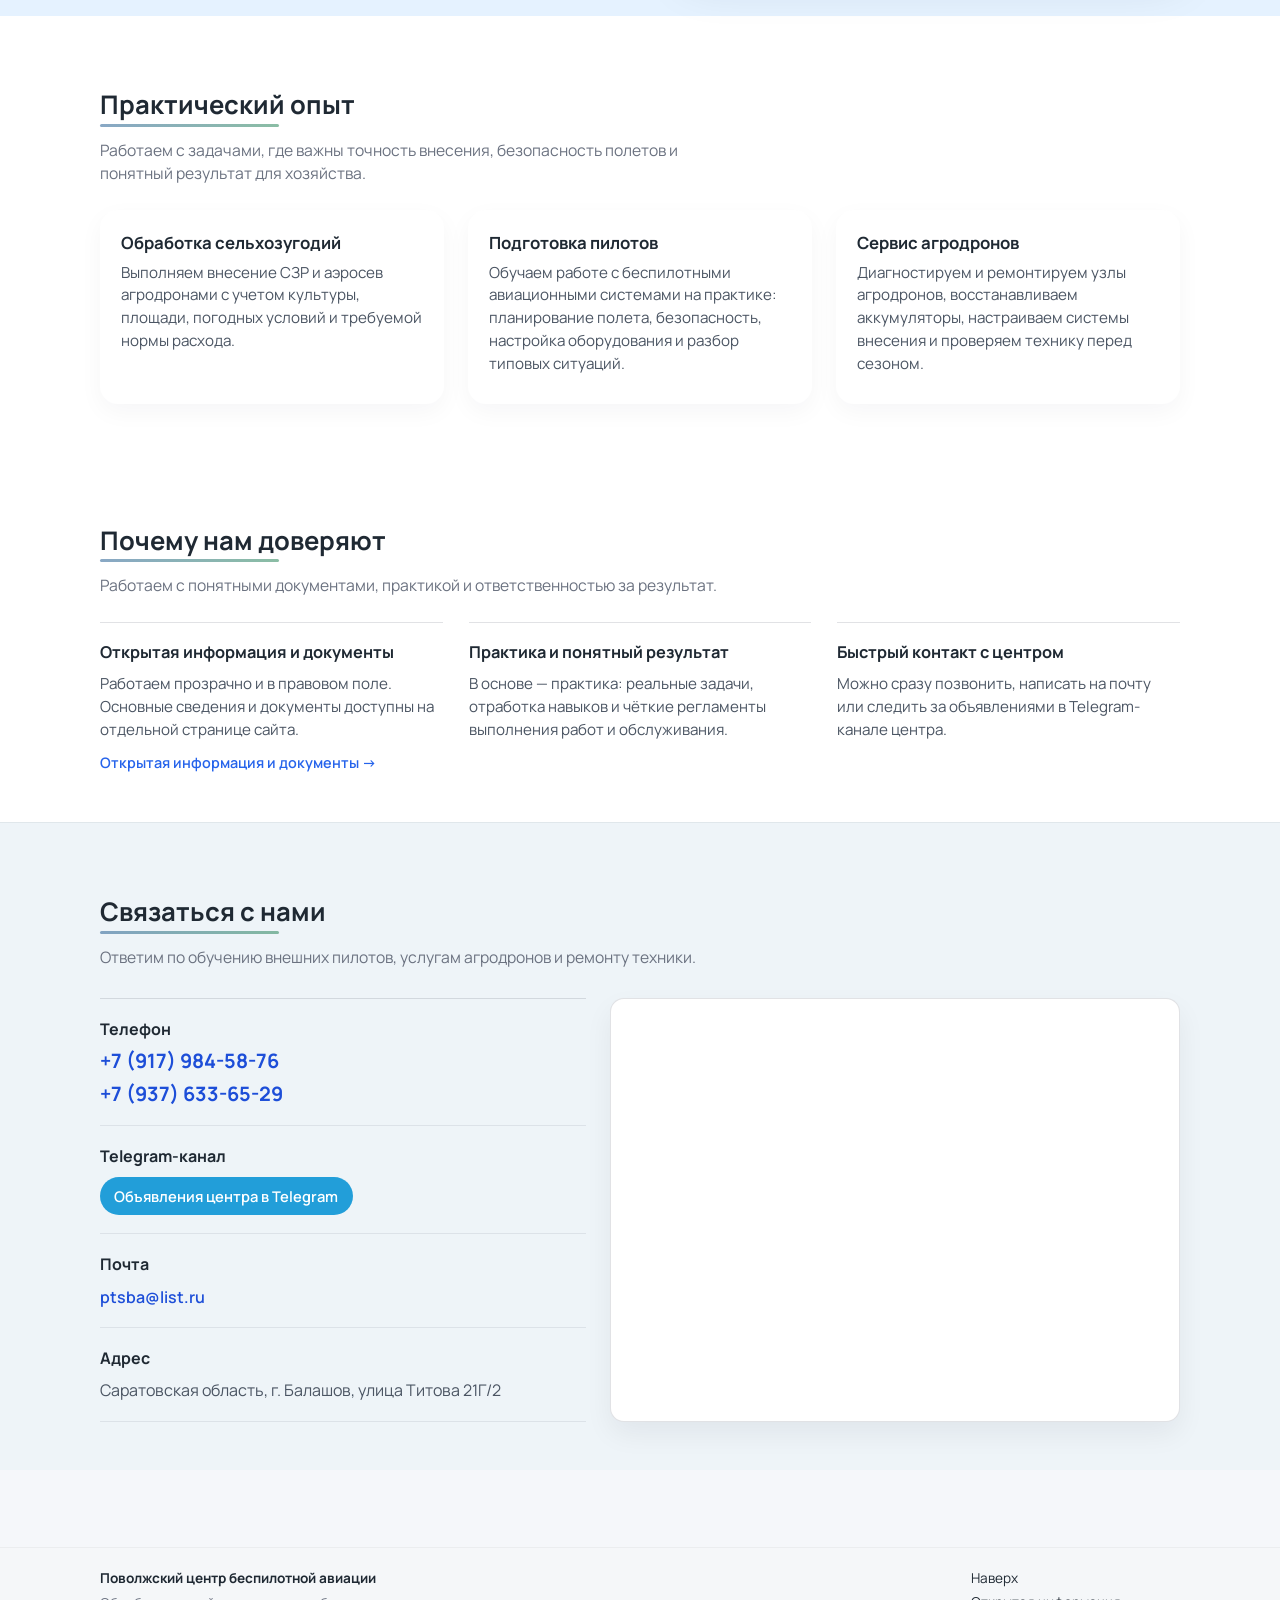
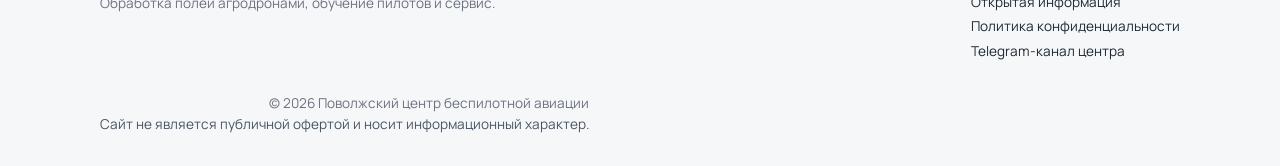
==== commit 80b5c037: "fix" ====
--- a/index.html
+++ b/index.html
@@ -53,7 +53,7 @@
                 "addressCountry": "RU",
                 "addressRegion": "Саратовская область",
                 "addressLocality": "Балашов",
-                "streetAddress": "улица Титова, 21Г"
+                "streetAddress": "улица Титова, 21Г/2"
         },
         "areaServed": [
                 "Саратовская область",
@@ -170,7 +170,7 @@
                 <ul class="hero__facts">
                     <li>Практическое обучение с реальными вылетами</li>
                     <li>Обработка полей, садов и виноградников агродронами</li>
-                    <li>Ремонт и диагностика агродронов любой сложности</li>
+                    <li>Ремонт и диагностика агродронов</li>
                 </ul>
             </div>
 
@@ -214,12 +214,12 @@
                 <article class="card card--service">
                     <h3 class="card__title">Ремонт и сервис агродронов</h3>
                     <p class="card__text">
-                        Ремонт агродронов любой сложности, в том числе восстановление полётных батарей.
-                        Диагностика, ремонт и сервис с гарантией.
+                        Ремонт и обслуживание агродронов, восстановление полётных батарей,
+                        диагностика неисправностей и настройка оборудования.
                     </p>
                     <ul class="card__list">
-                        <li>Диагностика (по возможности — бесплатно)</li>
-                        <li>Быстрый ремонт и настройка</li>
+                        <li>Предварительная оценка неисправности</li>
+                        <li>Ремонт и настройка основных узлов</li>
                         <li>Гарантия на выполненные работы</li>
                     </ul>
                     <a href="#repair" class="card__link">Подробнее о ремонте →</a>
@@ -328,20 +328,20 @@
             <div class="section__content">
                 <h2 class="section__title">Ремонт и сервис агродронов</h2>
                 <p class="section__subtitle">
-                    Ремонт агродронов любой сложности, в том числе восстановление полётных батарей.
-                    Диагностика, быстрый ремонт и гарантия на работы.
+                    Ремонт и обслуживание агродронов: диагностика неисправностей,
+                    восстановление полётных батарей, настройка и проверка перед выдачей.
                 </p>
 
                 <h3 class="section__label">Что мы ремонтируем</h3>
                 <ul class="section__list">
-                    <li>Агродроны и узлы любой сложности</li>
+                    <li>Агродроны и основные рабочие узлы</li>
                     <li>Полётные батареи (восстановление и обслуживание)</li>
                     <li>Силовую часть, электронику и системы внесения</li>
                 </ul>
 
                 <h3 class="section__label">Как мы работаем</h3>
                 <ol class="section__list section__list--ordered">
-                    <li>Проводим диагностику (по возможности — бесплатно).</li>
+                    <li>Проводим предварительную оценку неисправности.</li>
                     <li>Согласуем стоимость и сроки выполнения.</li>
                     <li>Выполняем ремонт и проверку работоспособности.</li>
                     <li>Передаём технику с гарантией на работы.</li>
@@ -362,7 +362,7 @@
                 <h2 class="section__title">Проект «Душевные люди беспилотной авиации»</h2>
                 <p class="section__subtitle">
                     Социальный проект для желающих с ограничениями по здоровью от 18 лет — независимо от пола и уровня подготовки.
-                    Возможность пройти бесплатное обучение и получить новую профессию.
+                    Участники проходят бесплатное обучение по профессии внешнего пилота сельскохозяйственной БАС.
                 </p>
                 <ul class="section__list">
                     <li>Очное бесплатное обучение с упором на практику и работу с оборудованием</li>
@@ -370,7 +370,7 @@
                     <li>Проект реализуется при поддержке Фонда президентских грантов</li>
                 </ul>
                 <div class="section__actions">
-                    <a href="https://goo.su/6s7KTp" class="btn btn--primary" target="_blank" rel="noopener">
+                    <a href="pages/training.html#social-project" class="btn btn--primary">
                         Узнать подробнее о проекте
                     </a>
                 </div>
@@ -456,9 +456,9 @@
                 </div>
 
                 <div class="trust-block">
-                    <h3 class="trust-block__title">Связь без лишних форм</h3>
+                    <h3 class="trust-block__title">Быстрый контакт с центром</h3>
                     <p class="trust-block__text">
-                        На сайте оставлены прямые каналы: телефоны, почта и Telegram-канал центра.
+                        Можно сразу позвонить, написать на почту или следить за объявлениями в Telegram-канале центра.
                     </p>
                 </div>
             </div>
@@ -475,30 +475,40 @@
                 </p>
             </header>
 
-            <div class="contact-grid" aria-label="Контакты центра">
-                <div class="contact-item contact-item--phones">
-                    <h3 class="contact-item__label">Телефон</h3>
-                    <div class="contact-item__links">
-                        <a class="contact-phone" href="tel:+79179845876">+7 (917) 984-58-76</a>
-                        <a class="contact-phone" href="tel:+79376336529">+7 (937) 633-65-29</a>
+            <div class="contact-layout">
+                <div class="contact-grid" aria-label="Контакты центра">
+                    <div class="contact-item contact-item--phones">
+                        <h3 class="contact-item__label">Телефон</h3>
+                        <div class="contact-item__links">
+                            <a class="contact-phone" href="tel:+79179845876">+7 (917) 984-58-76</a>
+                            <a class="contact-phone" href="tel:+79376336529">+7 (937) 633-65-29</a>
+                        </div>
                     </div>
-                </div>
-
-                <div class="contact-item">
-                    <h3 class="contact-item__label">Telegram-канал</h3>
-                    <a class="contact-channel" href="https://t.me/ptsbabalashov" target="_blank" rel="noopener">
-                        Объявления центра в Telegram
-                    </a>
-                </div>
-
-                <div class="contact-item">
-                    <h3 class="contact-item__label">Почта</h3>
-                    <a class="contact-link" href="mailto:ptsba@list.ru">ptsba@list.ru</a>
-                </div>
-
-                <div class="contact-item contact-item--address">
-                    <h3 class="contact-item__label">Адрес</h3>
-                    <p class="contact-item__text">Саратовская область, г. Балашов, улица Титова 21Г</p>
+
+                    <div class="contact-item">
+                        <h3 class="contact-item__label">Telegram-канал</h3>
+                        <a class="contact-channel" href="https://t.me/ptsbabalashov" target="_blank" rel="noopener">
+                            Объявления центра в Telegram
+                        </a>
+                    </div>
+
+                    <div class="contact-item">
+                        <h3 class="contact-item__label">Почта</h3>
+                        <a class="contact-link" href="mailto:ptsba@list.ru">ptsba@list.ru</a>
+                    </div>
+
+                    <div class="contact-item contact-item--address">
+                        <h3 class="contact-item__label">Адрес</h3>
+                        <p class="contact-item__text">Саратовская область, г. Балашов, улица Титова 21Г/2</p>
+                    </div>
+                </div>
+
+                <div class="contact-map" aria-label="Карта проезда к центру">
+                    <iframe class="contact-map__frame"
+                            src="https://yandex.ru/map-widget/v1/?mode=search&amp;text=Поволжский%20ЦБА%2C%20Балашов%2C%20улица%20Титова%2021Г%2F2&amp;z=17"
+                            allowfullscreen=""
+                            loading="lazy"
+                            title="Карта с расположением Поволжского центра беспилотной авиации"></iframe>
                 </div>
             </div>
         </div>
--- a/assets/style/site.min.css
+++ b/assets/style/site.min.css
@@ -1 +1 @@
-﻿:root{color-scheme:light;--page-bg:#f5f7fa;--text-main:#1f2933;--text-soft:#4b5563;--text-muted:#6b7280;--link-color:#2563eb;--link-hover-color:#1d4ed8;--border-subtle:rgba(15,23,42,0.06);--shadow-soft:0 2px 6px rgba(15,23,42,0.04);--layout-max-width:1120px;--layout-padding-x:1.25rem;--header-max-width:var(--layout-max-width);--header-padding-y:0.75rem;--header-padding-x:var(--layout-padding-x);--header-bg:#ffffff;--header-border-color:var(--border-subtle);--header-shadow:0 2px 6px rgba(0,0,0,0.03);--header-shadow-mobile:0 4px 18px rgba(0,0,0,0.06);--logo-size:80px;--logo-title-size:1.2rem;--logo-subtitle-size:0.78rem;--logo-title-color:#1c2733;--logo-subtitle-color:#53606f;--nav-gap:1.5rem;--nav-link-gap:1rem;--nav-link-font-size:0.9rem;--nav-link-color:#1f2a36;--nav-link-hover-color:#2c78b5;--nav-underline-start:#286095;--nav-underline-end:#2b875a;--footer-bg:#f5f7f9;--footer-border-color:rgba(0,0,0,0.04);--footer-text-color:#4a5563;--footer-muted-color:#6b7280;--footer-link-color:#1f2933;--footer-link-hover-color:#2c78b5;--footer-font-size:0.85rem;--footer-padding-y:1.25rem;--footer-padding-x:var(--layout-padding-x);--section-bg:#ffffff;--section-bg-soft:#f8fafc;--section-bg-accent:#e5f2ff;--section-padding-y:3rem;--card-bg:#ffffff;--card-radius:18px;--card-shadow:0 8px 24px rgba(15,23,42,0.04);--btn-radius:999px;--btn-font-size:0.9rem;--btn-hero-bg:rgba(44,120,181,0.66);--btn-hero-hover-bg:rgba(30,70,101,0.86);--btn-hero-color:#ffffff;--par:0.5;--m-peek:0;--m-progress:0%;--m-hero:0px;--m-media:0px;--m-rot:0deg;--tx:50%;--ty:50%}@media (min-width:1440px){:root{--layout-max-width:1240px}}@media (min-width:1920px){:root{--layout-max-width:1360px}}*,*::before,*::after{box-sizing:border-box}html,body{margin:0;padding:0}body{font-family:"Manrope",system-ui,-apple-system,BlinkMacSystemFont,"Segoe UI",sans-serif;background:var(--page-bg);color:var(--text-main);line-height:1.5;font-size:clamp(16px,0.9vw,19px)}img{max-width:100%;height:auto;display:block}a{color:var(--link-color);text-decoration:none}a:hover{color:var(--link-hover-color)}p{margin:0 0 0.75rem}h1,h2,h3,h4{margin:0 0 0.75rem;font-weight:700}.btn{display:inline-flex;align-items:center;justify-content:center;padding:0.55rem 1.4rem;border-radius:var(--btn-radius);border:1px solid transparent;font-size:var(--btn-font-size);font-weight:500;line-height:1.2;cursor:pointer;text-decoration:none;transition:background-color 0.18s ease,color 0.18s ease,border-color 0.18s ease,transform 0.1s ease}.btn--primary{color:#ffffff;background:var(--link-color);border-color:var(--link-color)}.btn--primary:hover{background:var(--link-hover-color);border-color:var(--link-hover-color)}.btn--outline{color:var(--link-hover-color);background:#ffffff;border-color:rgba(37,99,235,0.32)}.btn--outline:hover{color:#ffffff;background:var(--link-color);border-color:var(--link-color)}.btn--ghost{color:var(--link-hover-color);background:rgba(37,99,235,0.08);border-color:transparent}.btn--ghost:hover{background:rgba(37,99,235,0.14)}.btn--telegram-channel{color:#ffffff;background:#229ed9;border-color:#229ed9}.btn--telegram-channel:hover{background:#178ac0;border-color:#178ac0}.js-reveal{opacity:0;transform:translateY(10px);transition:opacity 0.45s ease,transform 0.45s ease}.js-reveal.is-visible{opacity:1;transform:translateY(0)}.js-toast{position:fixed;left:50%;bottom:20px;transform:translate(-50%,10px);opacity:0;padding:0.7rem 0.95rem;border-radius:14px;background:rgba(17,24,39,0.92);color:#fff;font-size:0.9rem;box-shadow:0 10px 30px rgba(0,0,0,0.25);z-index:9999;transition:opacity 0.2s ease,transform 0.2s ease;cursor:pointer;max-width:min(92vw,520px);text-align:center}.js-toast.is-show{opacity:1;transform:translate(-50%,0)}.js-to-top{position:fixed;right:18px;bottom:18px;width:44px;height:44px;border-radius:999px;border:1px solid rgba(148,163,184,0.55);background:rgba(255,255,255,0.85);backdrop-filter:blur(10px);-webkit-backdrop-filter:blur(10px);box-shadow:0 10px 24px rgba(15,23,42,0.10);cursor:pointer;opacity:0;transform:translateY(10px);pointer-events:none;transition:opacity 0.18s ease,transform 0.18s ease;z-index:9999}.js-to-top.is-show{opacity:1;transform:translateY(0);pointer-events:auto}@keyframes hero-card-float{0%,100%{transform:translateY(0)}50%{transform:translateY(-4px)}}@media (max-width:1024px) and (orientation:portrait){.hero{transform:translateZ(0)}.hero .btn{box-shadow:0 10px 24px rgba(15,23,42,0.10)}.m-scrollbar{position:fixed;left:0;top:0;height:3px;width:var(--m-progress,0%);background:rgba(37,99,235,0.9);z-index:99998;transition:width 0.08s linear}}@media (hover:none) and (pointer:coarse){.btn,.site-nav__link,.site-nav__toggle{position:relative;overflow:hidden}.tap-ripple{position:absolute;border-radius:999px;transform:scale(0);opacity:0.35;pointer-events:none;background:rgba(37,99,235,0.35);animation:ripple 520ms ease-out forwards}@keyframes ripple{to{transform:scale(3.2);opacity:0}}}@media (hover:hover) and (pointer:fine){.site-nav__link{position:relative;overflow:hidden;transition:transform 0.16s ease,color 0.16s ease}.site-nav__link::before{content:"";position:absolute;inset:0;opacity:0;transform:translateX(-18%);transition:opacity 0.16s ease,transform 0.22s ease;background:radial-gradient(circle at 20% 50%,rgba(37,99,235,0.18),transparent 55%);pointer-events:none}.site-nav__link::after{content:"";position:absolute;left:10px;right:10px;bottom:6px;height:2px;border-radius:999px;background:rgba(37,99,235,0.85);transform:scaleX(0);transform-origin:left;transition:transform 0.22s ease;pointer-events:none}.site-nav__link:hover{transform:translateY(-1px)}.site-nav__link:hover::before{opacity:1;transform:translateX(0)}.site-nav__link:hover::after{transform:scaleX(1)}}@media (max-width:1024px) and (orientation:portrait){.m-reveal{opacity:0;transform:translateY(10px);transition:opacity 0.45s ease,transform 0.45s ease;will-change:opacity,transform}.m-reveal.is-visible{opacity:1;transform:translateY(0)}.hero__inner{transform:translate3d(0,calc(var(--m-hero,0px)),0);transition:transform 0.08s linear;will-change:transform}}@media (prefers-reduced-motion:reduce){.m-scrollbar{display:none !important}.m-reveal{transition:none !important;transform:none !important;opacity:1 !important}.hero__inner{transform:none !important;transition:none !important}}@media (max-width:640px){body{font-size:16px}.btn{max-width:100%;padding:0.5rem 1rem;font-size:0.88rem;white-space:normal;text-align:center}}.page-main{padding-top:clamp(24px,4vw,48px);padding-bottom:clamp(48px,6vw,88px)}.page-main .section{padding-top:clamp(40px,6vw,72px)}.page-title{margin:0 0 12px;font-size:clamp(28px,4vw,40px);line-height:1.15}.page-lead{margin:0 0 24px;max-width:72ch;opacity:0.9}.breadcrumbs{display:flex;flex-wrap:wrap;gap:8px;align-items:center;margin:0 0 18px;font-size:14px;opacity:0.85}.breadcrumbs a{text-decoration:none}.page{min-height:100vh;display:flex;flex-direction:column}.page-main{flex:1 0 auto}.site-footer{flex-shrink:0}.container{width:100%;max-width:var(--layout-max-width);margin:0 auto;padding-inline:var(--layout-padding-x)}.grid{display:grid;gap:1.5rem}.grid--2{grid-template-columns:repeat(2,minmax(0,1fr))}.grid--3{grid-template-columns:repeat(3,minmax(0,1fr))}@media (max-width:960px){.grid--3{grid-template-columns:repeat(2,minmax(0,1fr))}}@media (max-width:640px){.grid--2,.grid--3{grid-template-columns:minmax(0,1fr)}}.site-header{position:sticky;top:0;z-index:100;background:var(--header-bg);border-bottom:1px solid var(--header-border-color);box-shadow:var(--header-shadow)}.site-header__inner{max-width:var(--header-max-width);margin:0 auto;padding:var(--header-padding-y) var(--header-padding-x);display:flex;align-items:center;justify-content:space-between;gap:1.5rem}.site-header__logo{display:inline-flex;align-items:center;gap:0.75rem;text-decoration:none}.site-header__logo-img{display:block;width:var(--logo-size);height:var(--logo-size);object-fit:contain}.site-header__logo-text{display:flex;flex-direction:column}.site-header__logo-title{font-size:var(--logo-title-size);font-weight:700;line-height:1.3;color:var(--logo-title-color)}.site-header__logo-subtitle{font-size:var(--logo-subtitle-size);font-weight:500;line-height:1.3;color:var(--logo-subtitle-color)}.site-nav{display:flex;align-items:center;gap:var(--nav-gap)}.site-nav__toggle{display:none;border:none;background:transparent;font-size:1.4rem;cursor:pointer}.site-nav__list{display:flex;align-items:center;gap:var(--nav-link-gap);list-style:none;margin:0;padding:0}.site-nav__link{position:relative;display:inline-flex;align-items:center;padding:0.35rem 0.4rem;font-size:var(--nav-link-font-size);font-weight:500;text-decoration:none;color:var(--nav-link-color);white-space:nowrap;transition:color 0.15s ease}.site-nav__link::after{content:"";position:absolute;left:0.4rem;right:0.4rem;bottom:0.15rem;height:2px;border-radius:999px;background:linear-gradient( 90deg,var(--nav-underline-start),var(--nav-underline-end) );transform:scaleX(0);transform-origin:center;transition:transform 0.18s ease-out}.site-nav__link:hover{color:var(--nav-link-hover-color)}.site-nav__link:hover::after{transform:scaleX(1)}@media (max-width:1150px){.site-header{--logo-size:60px;--logo-title-size:1.1rem}}@media (max-width:995px){.site-header{--nav-link-font-size:0.85rem}.site-nav__list{gap:0.8rem}}@media (max-width:860px){.site-header{--logo-size:50px;--logo-title-size:1rem}}@media (max-width:872px){.site-header__inner{padding:0.5rem 1rem}.site-header{--logo-size:48px;--logo-title-size:0.9rem;--logo-subtitle-size:0.7rem;--nav-link-font-size:0.9rem}.site-nav__toggle{display:inline-flex}.site-nav__list{position:absolute;inset-inline:0;top:100%;margin-top:0;padding:0.5rem 1rem 0.8rem;flex-direction:column;align-items:flex-start;gap:0.4rem;background:var(--header-bg);border-bottom:1px solid var(--header-border-color);box-shadow:var(--header-shadow-mobile);max-height:0;overflow:hidden;opacity:0;pointer-events:none;transition:max-height 0.2s ease,opacity 0.18s ease}.site-nav__list.is-open{max-height:260px;opacity:1;pointer-events:auto}.site-nav__link{padding:0.25rem 0}}@media (min-width:625px) and (max-width:872px){.site-header{--logo-size:60px;--logo-title-size:1.1rem;--logo-subtitle-size:0.8rem;--nav-link-font-size:0.9rem}}.site-footer{background:var(--footer-bg);border-top:1px solid var(--footer-border-color);font-size:var(--footer-font-size);color:var(--footer-text-color)}.site-footer__inner{max-width:var(--header-max-width);margin:0 auto;padding:var(--footer-padding-y) var(--footer-padding-x);display:flex;align-items:flex-start;justify-content:space-between;gap:2rem;flex-wrap:wrap}.site-footer__title{margin:0 0 0.3rem;font-weight:700;color:var(--footer-link-color)}.site-footer__text{margin:0;color:var(--footer-muted-color)}.site-footer__nav{list-style:none;padding:0;margin:0;display:flex;flex-direction:column;gap:0.25rem}.site-footer__nav a{text-decoration:none;color:var(--footer-link-color);transition:color 0.15s ease}.site-footer__nav a:hover{color:var(--footer-link-hover-color)}.site-footer__copy{margin:0;color:var(--footer-muted-color);text-align:right}@media (max-width:720px){.site-footer__inner{flex-direction:column;align-items:flex-start;gap:1rem}.site-footer__copy{text-align:left}}@media (max-width:480px){.site-footer__inner{padding-inline:1rem}.site-footer__title{font-size:0.95rem}}.site-nav__link.is-active{color:var(--nav-link-hover-color)}.site-nav__link.is-active::after{transform:scaleX(1)}.site-header.site-header--scrolled{box-shadow:0 10px 26px rgba(15,23,42,0.06)}.section{padding-block:var(--section-padding-y);background:var(--section-bg)}.section--light{background:var(--section-bg-soft)}.section--accent{background:var(--section-bg-accent)}.section--trust{background:#ffffff}.section--contacts{background:#eef4f8;border-top:1px solid rgba(15,23,42,0.06)}.section__inner{max-width:var(--layout-max-width);margin:0 auto;padding-inline:var(--layout-padding-x)}.section__inner--split{display:grid;grid-template-columns:minmax(0,1.1fr) minmax(0,1fr);gap:2.5rem;align-items:center}.section__header{margin-bottom:1.5rem}.section__title{font-size:clamp(1.6rem,2vw,2.1rem);line-height:1.3}.section__title{position:relative;display:inline-block;padding-bottom:0.35rem}.section__title::after{content:"";position:absolute;left:0;bottom:0;width:clamp(120px,14vw,220px);height:3px;border-radius:999px;background:linear-gradient( 90deg,var(--nav-underline-start),var(--nav-underline-end) );opacity:0.55}.section__subtitle{font-size:0.98rem;color:var(--text-muted);max-width:40rem}.section__label{margin-top:1rem;font-size:0.95rem;font-weight:600}.section__list{margin:0.4rem 0 0.8rem;padding-left:1.25rem;font-size:0.95rem;color:var(--text-soft)}.section__list--ordered{list-style:decimal}.section__actions{display:flex;flex-wrap:wrap;gap:0.6rem;margin-top:1rem}@media (max-width:640px){.section{padding-block:2.2rem}.section__title{font-size:1.2rem}.section__actions{flex-direction:column;align-items:stretch}}.card{background:var(--card-bg);border-radius:var(--card-radius);box-shadow:var(--card-shadow);padding:1.25rem 1.3rem}.card__title{font-size:1.05rem;margin-bottom:0.4rem}.card__text{font-size:0.95rem;color:var(--text-soft);margin-bottom:0.5rem}.card__list{margin:0 0 0.6rem;padding-left:1.1rem;font-size:0.9rem;color:var(--text-soft)}.card__link{font-size:0.9rem}.trust-grid{display:grid;grid-template-columns:repeat(3,minmax(0,1fr));gap:1.6rem}.trust-block{padding-top:1.05rem;border-top:1px solid rgba(15,23,42,0.12)}.trust-block__title{margin:0 0 0.55rem;font-size:1.02rem}.trust-block__text{margin:0;font-size:0.95rem;color:var(--text-soft)}.trust-block__link{display:inline-flex;margin-top:0.65rem;font-size:0.9rem;font-weight:600}.contacts{display:grid;gap:0.8rem;margin-top:0.8rem}.contacts__item{font-size:0.95rem}.contacts__label{margin:0 0 0.1rem;font-weight:600}.contacts__value{margin:0;color:var(--text-soft)}.contact-section__header{margin-bottom:1.8rem}.contact-grid{display:grid;grid-template-columns:minmax(280px,1.1fr) minmax(240px,0.9fr);gap:0;align-items:start;border-top:1px solid rgba(15,23,42,0.12);border-bottom:1px solid rgba(15,23,42,0.08)}.contact-item{min-height:100%;padding:1.1rem 1.25rem 1.15rem 0;border-top:1px solid rgba(15,23,42,0.08)}.contact-item:nth-child(1),.contact-item:nth-child(2){border-top:0}.contact-item:nth-child(odd){padding-right:1.5rem;border-right:1px solid rgba(15,23,42,0.08)}.contact-item:nth-child(even){padding-left:1.5rem;padding-right:0}.contact-item__label{margin:0 0 0.55rem;color:var(--text-main);font-size:1rem}.contact-item__links{display:grid;gap:0.5rem}.contact-phone{display:inline-flex;width:fit-content;color:var(--link-hover-color);font-size:clamp(1.05rem,1.6vw,1.24rem);font-weight:700;line-height:1.25;text-decoration:none}.contact-phone:hover,.contact-link:hover,.contact-channel:hover{color:var(--link-color)}.contact-link,.contact-channel{display:inline-flex;width:fit-content;color:var(--link-hover-color);font-weight:600;text-decoration:none}.contact-channel{padding:0.5rem 0.9rem;border-radius:var(--btn-radius);background:#229ed9;color:#ffffff;font-size:0.92rem}.contact-channel:hover{background:#178ac0;color:#ffffff}.contact-item__text{margin:0;color:var(--text-soft)}.section__media{display:flex;justify-content:stretch;align-items:stretch;width:100%}.section__image-placeholder{width:100%;max-width:none;height:clamp(260px,26vw,420px);border-radius:12px;overflow:hidden;background:#000}.section__image-placeholder img{width:100%;height:100%;display:block;object-fit:cover}@media (min-width:1280px){.section__image-placeholder{height:clamp(320px,22vw,460px)}}@media (min-width:1600px){.section__image-placeholder{height:clamp(360px,20vw,520px)}}@media (max-width:960px){.section__inner--split{grid-template-columns:minmax(0,1fr);gap:1.8rem}.section__media{order:-1;margin-bottom:0.6rem}.section__image-placeholder{width:100%;height:clamp(220px,45vw,320px);border-radius:0}.trust-grid{grid-template-columns:minmax(0,1fr);gap:1.25rem}.contact-grid{grid-template-columns:repeat(2,minmax(0,1fr))}.contact-item--phones,.contact-item--address{grid-column:auto;grid-row:auto}}@media (max-width:640px){.section{padding-block:1.9rem}.section__inner--split{gap:1.4rem}.section__header{margin-bottom:1.1rem}.card{padding:1rem;border-radius:14px}.contact-section__header{margin-bottom:1.15rem}.contact-section .section__subtitle{max-width:100%;font-size:0.94rem;line-height:1.45}.contact-grid{grid-template-columns:minmax(0,1fr)}.contact-item,.contact-item:nth-child(odd),.contact-item:nth-child(even){padding:0.78rem 0;border-right:0;border-top:1px solid rgba(15,23,42,0.08)}.contact-item:first-child{border-top:0}.contact-item__label{margin-bottom:0.38rem;font-size:0.95rem}.contact-item__links{gap:0.3rem}.contact-phone{font-size:1rem;line-height:1.3;overflow-wrap:anywhere}.contact-link,.contact-channel,.contact-item__text{font-size:0.94rem}.contact-channel{max-width:100%;padding:0.45rem 0.78rem;white-space:normal;text-align:center}.contact-item__text{overflow-wrap:anywhere;word-break:normal}}.section[data-parallax="services"]::before,.section[data-parallax="services"]::after{content:none !important}.section__image-placeholder{position:relative;border:none !important;outline:none !important;border-radius:0;overflow:hidden;box-shadow:0 18px 50px rgba(15,23,42,0.14),0 2px 10px rgba(15,23,42,0.06);transform:perspective(1200px) rotateZ(calc((var(--par,0.5) - 0.5) * 2.4deg)) translateY(calc((0.5 - var(--par,0.5)) * 10px));transition:transform 0.18s ease;will-change:transform}.section__image-placeholder picture,.section__image-placeholder img{display:block;width:100%}.section__image-placeholder img{transform:scale(1.01);transition:transform 0.35s ease,filter 0.35s ease;filter:contrast(1.03) saturate(1.06)}.section__image-placeholder::before{content:"";position:absolute;inset:0;pointer-events:none;background:radial-gradient(circle at 12% 18%,rgba(255,255,255,0.14),transparent 46%),radial-gradient(circle at 50% 120%,rgba(0,0,0,0.18),transparent 50%);opacity:1}.section__image-placeholder::after{content:"";position:absolute;inset:-50%;pointer-events:none;opacity:0;transform:translate3d(-25%,-30%,0) rotate(12deg);transition:opacity 0.22s ease,transform 0.35s ease;background:linear-gradient( 120deg,transparent 40%,rgba(255,255,255,0.20) 50%,transparent 60% )}.section__image-placeholder:hover::after{opacity:1;transform:translate3d(0,0,0) rotate(12deg)}.section__image-placeholder:hover img{transform:scale(1.04);filter:contrast(1.05) saturate(1.10)}@media (hover:none) and (pointer:coarse){body.is-first-visit .section__image-placeholder::after{opacity:calc(var(--m-peek,0) * 0.55);transform:translate3d( calc((1 - var(--m-peek,0)) * -14%),calc((1 - var(--m-peek,0)) * -16%),0 ) rotate(12deg);transition:opacity 0.08s linear,transform 0.08s linear}body.is-first-visit .section__image-placeholder img{transform:scale(calc(1.01+var(--m-peek,0) * 0.025));filter:contrast(calc(1.03+var(--m-peek,0) * 0.03)) saturate(calc(1.06+var(--m-peek,0) * 0.05));transition:transform 0.08s linear,filter 0.08s linear}}.page-main .section__image-placeholder,.page .section__image-placeholder,body .section__image-placeholder{border-radius:10px !important}.hero{padding-block:0rem 3rem;position:relative;overflow:hidden;background-image:linear-gradient( to bottom,rgba(255,255,255,0) 90%,var(--page-bg) 98% ),linear-gradient( 90deg,rgba(255,255,255,1) 0%,rgba(255,255,255,1) 10%,rgba(255,255,255,0.96) 25%,rgba(255,255,255,0.7) 50%,rgba(255,255,255,0.0) 75% ),url("../img/hero/drone-1500p.jpg");background-repeat:no-repeat;background-size:cover;background-position:right center}.hero::before{content:"";position:absolute;inset:0;pointer-events:none;background-image:linear-gradient(to right,rgba(15,23,42,0.04) 1px,transparent 1px),linear-gradient(to bottom,rgba(15,23,42,0.03) 1px,transparent 1px);background-size:48px 48px;opacity:0.35}.hero::after{content:"";position:absolute;top:-140px;right:-180px;width:520px;height:520px;pointer-events:none;background:radial-gradient( circle,rgba(43,135,90,0.18),transparent 70% );filter:blur(44px);opacity:0.95}.hero__inner,.hero__content{position:relative;z-index:1}.hero__content{border:1px solid rgba(148,163,184,0.35);box-shadow:0 18px 44px rgba(15,23,42,0.08)}.hero__facts{list-style:none;padding-left:0;margin-top:1rem;display:flex;flex-wrap:wrap;gap:0.55rem}.hero__facts li{padding:0.35rem 0.7rem;border-radius:999px;background:rgba(255,255,255,0.62);border:1px solid rgba(148,163,184,0.35);box-shadow:0 6px 16px rgba(15,23,42,0.04);font-size:0.9rem}@media (max-width:640px){.hero::before{background-size:64px 64px;opacity:0.22}.hero::after{width:380px;height:380px;top:-120px;right:-200px;filter:blur(40px)}}@media (max-width:2000px){.hero{background-image:linear-gradient( to bottom,rgba(255,255,255,0) 80%,var(--page-bg) 98% ),linear-gradient( 90deg,rgba(255,255,255,1) 0%,rgba(255,255,255,1) 10%,rgba(255,255,255,0.96) 25%,rgba(255,255,255,0.7) 50%,rgba(255,255,255,0.0) 75% ),url("../img/hero/drone-1500.jpg");background-size:cover;background-position:center center}}@media (max-width:1000px){.hero{background-image:linear-gradient( to bottom,rgba(255,255,255,0) 90%,var(--page-bg) 98% ),linear-gradient( 90deg,rgba(255,255,255,1) 0%,rgba(255,255,255,1) 10%,rgba(255,255,255,0.96) 25%,rgba(255,255,255,0.7) 50%,rgba(255,255,255,0.0) 75% ),url("../img/hero/drone-1000.jpg");background-size:cover;background-position:center bottom}}@media (max-width:750px){.hero{background-image:linear-gradient( to bottom,rgba(255,255,255,0) 90%,var(--page-bg) 98% ),linear-gradient( 90deg,rgba(255,255,255,1) 0%,rgba(255,255,255,1) 10%,rgba(255,255,255,0.96) 25%,rgba(255,255,255,0.7) 50%,rgba(255,255,255,0.0) 75% ),url("../img/hero/drone-800.jpg");background-size:cover;background-position:center bottom}}.hero__inner{margin:0 auto;padding-inline:var(--layout-padding-x);display:grid;grid-template-columns:minmax(0,1.2fr) minmax(0,1fr);gap:2.5rem;align-items:stretch;padding-block:2rem 2rem;border-radius:4px;min-height:clamp(420px,70vh,900px)}@media (min-width:2000px){.hero__inner{grid-template-columns:3fr 2fr}}@media (min-width:900px){.hero__inner{max-width:100%}}.hero__content{border-radius:0.8rem;padding:1.7rem 2rem;background:rgba(255,255,255,0.35);backdrop-filter:blur(14px);-webkit-backdrop-filter:blur(14px);min-height:90%;margin:0}.hero__title{font-size:clamp(2rem,2.4vw,2.8rem);line-height:1.25;margin-bottom:0.75rem}@media (max-width:1100px){.hero__title{font-size:1.7rem}}.hero__subtitle{font-size:clamp(1.1rem,1.4vw,1.5rem);margin-bottom:1rem}.hero__actions{display:flex;flex-wrap:wrap;gap:0.6rem;margin-bottom:1rem}.hero__facts{margin:0;padding-left:1.25rem;font-size:0.95rem;color:var(--text-soft)}.hero__media{justify-self:center}.hero__btn{background:var(--btn-hero-bg);color:var(--btn-hero-color);border-color:var(--btn-hero-bg);box-shadow:0 10px 24px rgba(37,99,235,0.30)}.hero__btn:hover{background:var( --btn-hero-hover-bg);border-color:var( --btn-hero-hover-bg);color:var(--btn-hero-color);box-shadow:0 12px 26px rgba(37,99,235,0.38)}@media (min-width:800px){.hero__content{margin-top:2rem;margin-bottom:2rem}}@media (min-width:1000px){.hero__content{margin-top:4rem;margin-bottom:4rem}}@media (max-width:890px){.hero__inner{grid-template-columns:2fr 1fr}.hero__media{order:-1}}@media (max-width:750px){.hero__inner{grid-template-columns:3fr 1fr}}@media (max-width:705px){.hero__inner{grid-template-columns:4fr 1fr}}@media (max-width:640px){.hero__inner{grid-template-columns:1fr}}@media (max-width:640px){.hero{padding-block:2.5rem 2rem}.hero__title{font-size:1.3rem}.hero__actions{flex-direction:column;align-items:stretch}}.hero{position:relative;overflow:hidden}.hero::before{content:"";position:absolute;inset:-30%;z-index:0;pointer-events:none;transform:translate3d(0,calc((var(--par,0) - 0.5) * 34px),0);filter:blur(12px);opacity:0.95}.hero::after{content:"";position:absolute;inset:-20%;z-index:0;pointer-events:none;opacity:0.06;mix-blend-mode:overlay;background-image:url("data:image/svg+xml,%3Csvg xmlns='http://www.w3.org/2000/svg' width='160' height='160'%3E%3Cfilter id='n'%3E%3CfeTurbulence type='fractalNoise' baseFrequency='.9' numOctaves='3' stitchTiles='stitch'/%3E%3C/filter%3E%3Crect width='160' height='160' filter='url(%23n)' opacity='.55'/%3E%3C/svg%3E");background-size:260px 260px}.hero__inner{position:relative;z-index:1}.hero__inner:is(.hero__content,.hero__card,.hero__panel,.hero__box,.hero__wrap){position:relative;isolation:isolate;animation:hero-card-float 7s ease-in-out infinite}.hero__inner:is(.hero__content,.hero__card,.hero__panel,.hero__box,.hero__wrap)::after{content:"";position:absolute;inset:0;border-radius:inherit;pointer-events:none;opacity:0;transition:opacity 0.22s ease;background:radial-gradient(circle at 18% 22%,rgba(37,99,235,0.14),transparent 48%)}.hero__inner:is(.hero__content,.hero__card,.hero__panel,.hero__box,.hero__wrap):hover::after{opacity:1}.card--service{position:relative;overflow:hidden;border:1px solid rgba(148,163,184,0.35);box-shadow:0 14px 34px rgba(15,23,42,0.05);padding:1.4rem 1.5rem 1.5rem;transition:box-shadow 0.18s ease,transform 0.18s ease,border-color 0.18s ease,background-color 0.18s ease}.card--service::after{content:"";position:absolute;inset-inline:1.1rem;bottom:0.95rem;height:3px;border-radius:999px;background:linear-gradient( 90deg,var(--nav-underline-start),var(--nav-underline-end) );opacity:0.6}.card--service::before{content:"";position:absolute;inset:-40% -30% auto auto;background:radial-gradient( circle at top right,rgba(40,96,149,0.10),transparent 60% );pointer-events:none}.card--service .card__title::before{content:"";display:inline-block;width:10px;height:10px;margin-right:0.55rem;border-radius:50%;background:linear-gradient( 135deg,var(--nav-underline-start),var(--nav-underline-end) );vertical-align:middle}.card--service:hover,.card--service:focus-within{transform:translateY(-4px);box-shadow:0 18px 40px rgba(15,23,42,0.08);border-color:rgba(148,163,184,0.55);background-color:#ffffff}.card.tilt,.trust-block.tilt{transition:transform 0.14s ease;will-change:transform}.card.tilt::after,.trust-block.tilt::after{content:"";position:absolute;inset:0;border-radius:inherit;pointer-events:none;opacity:0;transition:opacity 0.14s ease;background:radial-gradient( circle at var(--tx,50%) var(--ty,50%),rgba(255,255,255,0.14),transparent 48% )}.card.tilt:hover::after,.trust-block.tilt:hover::after{opacity:1}+﻿:root{color-scheme:light;--page-bg:#f5f7fa;--text-main:#1f2933;--text-soft:#4b5563;--text-muted:#6b7280;--link-color:#2563eb;--link-hover-color:#1d4ed8;--border-subtle:rgba(15,23,42,0.06);--shadow-soft:0 2px 6px rgba(15,23,42,0.04);--layout-max-width:1120px;--layout-padding-x:1.25rem;--header-max-width:var(--layout-max-width);--header-padding-y:0.75rem;--header-padding-x:var(--layout-padding-x);--header-bg:#ffffff;--header-border-color:var(--border-subtle);--header-shadow:0 2px 6px rgba(0,0,0,0.03);--header-shadow-mobile:0 4px 18px rgba(0,0,0,0.06);--logo-size:80px;--logo-title-size:1.2rem;--logo-subtitle-size:0.78rem;--logo-title-color:#1c2733;--logo-subtitle-color:#53606f;--nav-gap:1.5rem;--nav-link-gap:1rem;--nav-link-font-size:0.9rem;--nav-link-color:#1f2a36;--nav-link-hover-color:#2c78b5;--nav-underline-start:#286095;--nav-underline-end:#2b875a;--footer-bg:#f5f7f9;--footer-border-color:rgba(0,0,0,0.04);--footer-text-color:#4a5563;--footer-muted-color:#6b7280;--footer-link-color:#1f2933;--footer-link-hover-color:#2c78b5;--footer-font-size:0.85rem;--footer-padding-y:1.25rem;--footer-padding-x:var(--layout-padding-x);--section-bg:#ffffff;--section-bg-soft:#f8fafc;--section-bg-accent:#e5f2ff;--section-padding-y:3rem;--card-bg:#ffffff;--card-radius:18px;--card-shadow:0 8px 24px rgba(15,23,42,0.04);--btn-radius:999px;--btn-font-size:0.9rem;--btn-hero-bg:rgba(44,120,181,0.66);--btn-hero-hover-bg:rgba(30,70,101,0.86);--btn-hero-color:#ffffff;--par:0.5;--m-peek:0;--m-progress:0%;--m-hero:0px;--m-media:0px;--m-rot:0deg;--tx:50%;--ty:50%}@media (min-width:1440px){:root{--layout-max-width:1240px}}@media (min-width:1920px){:root{--layout-max-width:1360px}}*,*::before,*::after{box-sizing:border-box}html,body{margin:0;padding:0}body{font-family:"Manrope",system-ui,-apple-system,BlinkMacSystemFont,"Segoe UI",sans-serif;background:var(--page-bg);color:var(--text-main);line-height:1.5;font-size:clamp(16px,0.9vw,19px)}img{max-width:100%;height:auto;display:block}a{color:var(--link-color);text-decoration:none}a:hover{color:var(--link-hover-color)}p{margin:0 0 0.75rem}h1,h2,h3,h4{margin:0 0 0.75rem;font-weight:700}.btn{display:inline-flex;align-items:center;justify-content:center;padding:0.55rem 1.4rem;border-radius:var(--btn-radius);border:1px solid transparent;font-size:var(--btn-font-size);font-weight:500;line-height:1.2;cursor:pointer;text-decoration:none;transition:background-color 0.18s ease,color 0.18s ease,border-color 0.18s ease,transform 0.1s ease}.btn--primary{color:#ffffff;background:var(--link-color);border-color:var(--link-color)}.btn--primary:hover{background:var(--link-hover-color);border-color:var(--link-hover-color)}.btn--outline{color:var(--link-hover-color);background:#ffffff;border-color:rgba(37,99,235,0.32)}.btn--outline:hover{color:#ffffff;background:var(--link-color);border-color:var(--link-color)}.btn--ghost{color:var(--link-hover-color);background:rgba(37,99,235,0.08);border-color:transparent}.btn--ghost:hover{background:rgba(37,99,235,0.14)}.btn--telegram-channel{color:#ffffff;background:#229ed9;border-color:#229ed9}.btn--telegram-channel:hover{background:#178ac0;border-color:#178ac0}.js-reveal{opacity:0;transform:translateY(10px);transition:opacity 0.45s ease,transform 0.45s ease}.js-reveal.is-visible{opacity:1;transform:translateY(0)}.js-toast{position:fixed;left:50%;bottom:20px;transform:translate(-50%,10px);opacity:0;padding:0.7rem 0.95rem;border-radius:14px;background:rgba(17,24,39,0.92);color:#fff;font-size:0.9rem;box-shadow:0 10px 30px rgba(0,0,0,0.25);z-index:9999;transition:opacity 0.2s ease,transform 0.2s ease;cursor:pointer;max-width:min(92vw,520px);text-align:center}.js-toast.is-show{opacity:1;transform:translate(-50%,0)}.js-to-top{position:fixed;right:18px;bottom:18px;width:44px;height:44px;border-radius:999px;border:1px solid rgba(148,163,184,0.55);background:rgba(255,255,255,0.85);backdrop-filter:blur(10px);-webkit-backdrop-filter:blur(10px);box-shadow:0 10px 24px rgba(15,23,42,0.10);cursor:pointer;opacity:0;transform:translateY(10px);pointer-events:none;transition:opacity 0.18s ease,transform 0.18s ease;z-index:9999}.js-to-top.is-show{opacity:1;transform:translateY(0);pointer-events:auto}@keyframes hero-card-float{0%,100%{transform:translateY(0)}50%{transform:translateY(-4px)}}@media (max-width:1024px) and (orientation:portrait){.hero{transform:translateZ(0)}.hero .btn{box-shadow:0 10px 24px rgba(15,23,42,0.10)}.m-scrollbar{position:fixed;left:0;top:0;height:3px;width:var(--m-progress,0%);background:rgba(37,99,235,0.9);z-index:99998;transition:width 0.08s linear}}@media (hover:none) and (pointer:coarse){.btn,.site-nav__link,.site-nav__toggle{position:relative;overflow:hidden}.tap-ripple{position:absolute;border-radius:999px;transform:scale(0);opacity:0.35;pointer-events:none;background:rgba(37,99,235,0.35);animation:ripple 520ms ease-out forwards}@keyframes ripple{to{transform:scale(3.2);opacity:0}}}@media (hover:hover) and (pointer:fine){.site-nav__link{position:relative;overflow:hidden;transition:transform 0.16s ease,color 0.16s ease}.site-nav__link::before{content:"";position:absolute;inset:0;opacity:0;transform:translateX(-18%);transition:opacity 0.16s ease,transform 0.22s ease;background:radial-gradient(circle at 20% 50%,rgba(37,99,235,0.18),transparent 55%);pointer-events:none}.site-nav__link::after{content:"";position:absolute;left:10px;right:10px;bottom:6px;height:2px;border-radius:999px;background:rgba(37,99,235,0.85);transform:scaleX(0);transform-origin:left;transition:transform 0.22s ease;pointer-events:none}.site-nav__link:hover{transform:translateY(-1px)}.site-nav__link:hover::before{opacity:1;transform:translateX(0)}.site-nav__link:hover::after{transform:scaleX(1)}}@media (max-width:1024px) and (orientation:portrait){.m-reveal{opacity:0;transform:translateY(10px);transition:opacity 0.45s ease,transform 0.45s ease;will-change:opacity,transform}.m-reveal.is-visible{opacity:1;transform:translateY(0)}.hero__inner{transform:translate3d(0,calc(var(--m-hero,0px)),0);transition:transform 0.08s linear;will-change:transform}}@media (prefers-reduced-motion:reduce){.m-scrollbar{display:none !important}.m-reveal{transition:none !important;transform:none !important;opacity:1 !important}.hero__inner{transform:none !important;transition:none !important}}@media (max-width:640px){body{font-size:16px}.btn{max-width:100%;padding:0.5rem 1rem;font-size:0.88rem;white-space:normal;text-align:center}}.page-main{padding-top:clamp(24px,4vw,48px);padding-bottom:clamp(48px,6vw,88px)}.page-main .section{padding-top:clamp(40px,6vw,72px)}.page-title{margin:0 0 12px;font-size:clamp(28px,4vw,40px);line-height:1.15}.page-lead{margin:0 0 24px;max-width:72ch;opacity:0.9}.breadcrumbs{display:flex;flex-wrap:wrap;gap:8px;align-items:center;margin:0 0 18px;font-size:14px;opacity:0.85}.breadcrumbs a{text-decoration:none}.page{min-height:100vh;display:flex;flex-direction:column}.page-main{flex:1 0 auto}.site-footer{flex-shrink:0}.container{width:100%;max-width:var(--layout-max-width);margin:0 auto;padding-inline:var(--layout-padding-x)}.grid{display:grid;gap:1.5rem}.grid--2{grid-template-columns:repeat(2,minmax(0,1fr))}.grid--3{grid-template-columns:repeat(3,minmax(0,1fr))}@media (max-width:960px){.grid--3{grid-template-columns:repeat(2,minmax(0,1fr))}}@media (max-width:640px){.grid--2,.grid--3{grid-template-columns:minmax(0,1fr)}}.site-header{position:sticky;top:0;z-index:100;background:var(--header-bg);border-bottom:1px solid var(--header-border-color);box-shadow:var(--header-shadow)}.site-header__inner{max-width:var(--header-max-width);margin:0 auto;padding:var(--header-padding-y) var(--header-padding-x);display:flex;align-items:center;justify-content:space-between;gap:1.5rem}.site-header__logo{display:inline-flex;align-items:center;gap:0.75rem;text-decoration:none}.site-header__logo-img{display:block;width:var(--logo-size);height:var(--logo-size);object-fit:contain}.site-header__logo-text{display:flex;flex-direction:column}.site-header__logo-title{font-size:var(--logo-title-size);font-weight:700;line-height:1.3;color:var(--logo-title-color)}.site-header__logo-subtitle{font-size:var(--logo-subtitle-size);font-weight:500;line-height:1.3;color:var(--logo-subtitle-color)}.site-nav{display:flex;align-items:center;gap:var(--nav-gap)}.site-nav__toggle{display:none;border:none;background:transparent;font-size:1.4rem;cursor:pointer}.site-nav__list{display:flex;align-items:center;gap:var(--nav-link-gap);list-style:none;margin:0;padding:0}.site-nav__link{position:relative;display:inline-flex;align-items:center;padding:0.35rem 0.4rem;font-size:var(--nav-link-font-size);font-weight:500;text-decoration:none;color:var(--nav-link-color);white-space:nowrap;transition:color 0.15s ease}.site-nav__link::after{content:"";position:absolute;left:0.4rem;right:0.4rem;bottom:0.15rem;height:2px;border-radius:999px;background:linear-gradient( 90deg,var(--nav-underline-start),var(--nav-underline-end) );transform:scaleX(0);transform-origin:center;transition:transform 0.18s ease-out}.site-nav__link:hover{color:var(--nav-link-hover-color)}.site-nav__link:hover::after{transform:scaleX(1)}@media (max-width:1150px){.site-header{--logo-size:60px;--logo-title-size:1.1rem}}@media (max-width:995px){.site-header{--nav-link-font-size:0.85rem}.site-nav__list{gap:0.8rem}}@media (max-width:860px){.site-header{--logo-size:50px;--logo-title-size:1rem}}@media (max-width:872px){.site-header__inner{padding:0.5rem 1rem}.site-header{--logo-size:48px;--logo-title-size:0.9rem;--logo-subtitle-size:0.7rem;--nav-link-font-size:0.9rem}.site-nav__toggle{display:inline-flex}.site-nav__list{position:absolute;inset-inline:0;top:100%;margin-top:0;padding:0.5rem 1rem 0.8rem;flex-direction:column;align-items:flex-start;gap:0.4rem;background:var(--header-bg);border-bottom:1px solid var(--header-border-color);box-shadow:var(--header-shadow-mobile);max-height:0;overflow:hidden;opacity:0;pointer-events:none;transition:max-height 0.2s ease,opacity 0.18s ease}.site-nav__list.is-open{max-height:260px;opacity:1;pointer-events:auto}.site-nav__link{padding:0.25rem 0}}@media (min-width:625px) and (max-width:872px){.site-header{--logo-size:60px;--logo-title-size:1.1rem;--logo-subtitle-size:0.8rem;--nav-link-font-size:0.9rem}}.site-footer{background:var(--footer-bg);border-top:1px solid var(--footer-border-color);font-size:var(--footer-font-size);color:var(--footer-text-color)}.site-footer__inner{max-width:var(--header-max-width);margin:0 auto;padding:var(--footer-padding-y) var(--footer-padding-x);display:flex;align-items:flex-start;justify-content:space-between;gap:2rem;flex-wrap:wrap}.site-footer__title{margin:0 0 0.3rem;font-weight:700;color:var(--footer-link-color)}.site-footer__text{margin:0;color:var(--footer-muted-color)}.site-footer__nav{list-style:none;padding:0;margin:0;display:flex;flex-direction:column;gap:0.25rem}.site-footer__nav a{text-decoration:none;color:var(--footer-link-color);transition:color 0.15s ease}.site-footer__nav a:hover{color:var(--footer-link-hover-color)}.site-footer__copy{margin:0;color:var(--footer-muted-color);text-align:right}@media (max-width:720px){.site-footer__inner{flex-direction:column;align-items:flex-start;gap:1rem}.site-footer__copy{text-align:left}}@media (max-width:480px){.site-footer__inner{padding-inline:1rem}.site-footer__title{font-size:0.95rem}}.site-nav__link.is-active{color:var(--nav-link-hover-color)}.site-nav__link.is-active::after{transform:scaleX(1)}.site-header.site-header--scrolled{box-shadow:0 10px 26px rgba(15,23,42,0.06)}.section{padding-block:var(--section-padding-y);background:var(--section-bg)}.section--light{background:var(--section-bg-soft)}.section--accent{background:var(--section-bg-accent)}.section--trust{background:#ffffff}.section--contacts{background:#eef4f8;border-top:1px solid rgba(15,23,42,0.06)}.section__inner{max-width:var(--layout-max-width);margin:0 auto;padding-inline:var(--layout-padding-x)}.section__inner--split{display:grid;grid-template-columns:minmax(0,1.1fr) minmax(0,1fr);gap:2.5rem;align-items:center}.section__header{margin-bottom:1.5rem}.section__title{font-size:clamp(1.6rem,2vw,2.1rem);line-height:1.3}.section__title{position:relative;display:inline-block;padding-bottom:0.35rem}.section__title::after{content:"";position:absolute;left:0;bottom:0;width:clamp(120px,14vw,220px);height:3px;border-radius:999px;background:linear-gradient( 90deg,var(--nav-underline-start),var(--nav-underline-end) );opacity:0.55}.section__subtitle{font-size:0.98rem;color:var(--text-muted);max-width:40rem}.section__label{margin-top:1rem;font-size:0.95rem;font-weight:600}.section__list{margin:0.4rem 0 0.8rem;padding-left:1.25rem;font-size:0.95rem;color:var(--text-soft)}.section__list--ordered{list-style:decimal}.section__actions{display:flex;flex-wrap:wrap;gap:0.6rem;margin-top:1rem}@media (max-width:640px){.section{padding-block:2.2rem}.section__title{font-size:1.2rem}.section__actions{flex-direction:column;align-items:stretch}}.card{background:var(--card-bg);border-radius:var(--card-radius);box-shadow:var(--card-shadow);padding:1.25rem 1.3rem}.card__title{font-size:1.05rem;margin-bottom:0.4rem}.card__text{font-size:0.95rem;color:var(--text-soft);margin-bottom:0.5rem}.card__list{margin:0 0 0.6rem;padding-left:1.1rem;font-size:0.9rem;color:var(--text-soft)}.card__link{font-size:0.9rem}.trust-grid{display:grid;grid-template-columns:repeat(3,minmax(0,1fr));gap:1.6rem}.trust-block{padding-top:1.05rem;border-top:1px solid rgba(15,23,42,0.12)}.trust-block__title{margin:0 0 0.55rem;font-size:1.02rem}.trust-block__text{margin:0;font-size:0.95rem;color:var(--text-soft)}.trust-block__link{display:inline-flex;margin-top:0.65rem;font-size:0.9rem;font-weight:600}.contacts{display:grid;gap:0.8rem;margin-top:0.8rem}.contacts__item{font-size:0.95rem}.contacts__label{margin:0 0 0.1rem;font-weight:600}.contacts__value{margin:0;color:var(--text-soft)}.contact-section__header{margin-bottom:1.8rem}.contact-layout{display:grid;grid-template-columns:minmax(0,0.92fr) minmax(320px,1.08fr);gap:1.5rem;align-items:stretch}.contact-grid{display:grid;grid-template-columns:minmax(280px,1.1fr) minmax(240px,0.9fr);gap:0;align-items:start;border-top:1px solid rgba(15,23,42,0.12);border-bottom:1px solid rgba(15,23,42,0.08)}.contact-layout .contact-grid{grid-template-columns:minmax(0,1fr)}.contact-item{min-height:100%;padding:1.1rem 1.25rem 1.15rem 0;border-top:1px solid rgba(15,23,42,0.08)}.contact-item:nth-child(1),.contact-item:nth-child(2){border-top:0}.contact-layout .contact-item:nth-child(2){border-top:1px solid rgba(15,23,42,0.08)}.contact-item:nth-child(odd){padding-right:1.5rem;border-right:1px solid rgba(15,23,42,0.08)}.contact-item:nth-child(even){padding-left:1.5rem;padding-right:0}.contact-layout .contact-item:nth-child(odd),.contact-layout .contact-item:nth-child(even){padding-left:0;padding-right:0;border-right:0}.contact-item__label{margin:0 0 0.55rem;color:var(--text-main);font-size:1rem}.contact-item__links{display:grid;gap:0.5rem}.contact-phone{display:inline-flex;width:fit-content;color:var(--link-hover-color);font-size:clamp(1.05rem,1.6vw,1.24rem);font-weight:700;line-height:1.25;text-decoration:none}.contact-phone:hover,.contact-link:hover,.contact-channel:hover{color:var(--link-color)}.contact-link,.contact-channel{display:inline-flex;width:fit-content;color:var(--link-hover-color);font-weight:600;text-decoration:none}.contact-channel{padding:0.5rem 0.9rem;border-radius:var(--btn-radius);background:#229ed9;color:#ffffff;font-size:0.92rem}.contact-channel:hover{background:#178ac0;color:#ffffff}.contact-item__text{margin:0;color:var(--text-soft)}.contact-map{border-radius:14px;overflow:hidden;border:1px solid rgba(15,23,42,0.12);box-shadow:0 12px 28px rgba(15,23,42,0.06);background:#ffffff;min-height:100%}.contact-map__frame{display:block;width:100%;height:100%;min-height:330px;border:0}.section__media{display:flex;justify-content:stretch;align-items:stretch;width:100%}.section__image-placeholder{width:100%;max-width:none;height:clamp(260px,26vw,420px);border-radius:12px;overflow:hidden;background:#000}.section__image-placeholder img{width:100%;height:100%;display:block;object-fit:cover}@media (min-width:1280px){.section__image-placeholder{height:clamp(320px,22vw,460px)}}@media (min-width:1600px){.section__image-placeholder{height:clamp(360px,20vw,520px)}}@media (max-width:960px){.section__inner--split{grid-template-columns:minmax(0,1fr);gap:1.8rem}.section__media{order:-1;margin-bottom:0.6rem}.section__image-placeholder{width:100%;height:clamp(220px,45vw,320px);border-radius:0}.trust-grid{grid-template-columns:minmax(0,1fr);gap:1.25rem}.contact-grid{grid-template-columns:repeat(2,minmax(0,1fr))}.contact-layout{grid-template-columns:minmax(0,1fr)}.contact-map__frame{height:320px;min-height:320px}.contact-item--phones,.contact-item--address{grid-column:auto;grid-row:auto}}@media (max-width:640px){.section{padding-block:1.9rem}.section__inner--split{gap:1.4rem}.section__header{margin-bottom:1.1rem}.card{padding:1rem;border-radius:14px}.contact-section__header{margin-bottom:1.15rem}.contact-section .section__subtitle{max-width:100%;font-size:0.94rem;line-height:1.45}.contact-grid{grid-template-columns:minmax(0,1fr)}.contact-item,.contact-item:nth-child(odd),.contact-item:nth-child(even){padding:0.78rem 0;border-right:0;border-top:1px solid rgba(15,23,42,0.08)}.contact-item:first-child{border-top:0}.contact-item__label{margin-bottom:0.38rem;font-size:0.95rem}.contact-item__links{gap:0.3rem}.contact-phone{font-size:1rem;line-height:1.3;overflow-wrap:anywhere}.contact-link,.contact-channel,.contact-item__text{font-size:0.94rem}.contact-channel{max-width:100%;padding:0.45rem 0.78rem;white-space:normal;text-align:center}.contact-item__text{overflow-wrap:anywhere;word-break:normal}.contact-map__frame{height:300px;min-height:300px}}.section[data-parallax="services"]::before,.section[data-parallax="services"]::after{content:none !important}.section__image-placeholder{position:relative;border:none !important;outline:none !important;border-radius:0;overflow:hidden;box-shadow:0 18px 50px rgba(15,23,42,0.14),0 2px 10px rgba(15,23,42,0.06);transform:perspective(1200px) rotateZ(calc((var(--par,0.5) - 0.5) * 2.4deg)) translateY(calc((0.5 - var(--par,0.5)) * 10px));transition:transform 0.18s ease;will-change:transform}.section__image-placeholder picture,.section__image-placeholder img{display:block;width:100%}.section__image-placeholder img{transform:scale(1.01);transition:transform 0.35s ease,filter 0.35s ease;filter:contrast(1.03) saturate(1.06)}.section__image-placeholder::before{content:"";position:absolute;inset:0;pointer-events:none;background:radial-gradient(circle at 12% 18%,rgba(255,255,255,0.14),transparent 46%),radial-gradient(circle at 50% 120%,rgba(0,0,0,0.18),transparent 50%);opacity:1}.section__image-placeholder::after{content:"";position:absolute;inset:-50%;pointer-events:none;opacity:0;transform:translate3d(-25%,-30%,0) rotate(12deg);transition:opacity 0.22s ease,transform 0.35s ease;background:linear-gradient( 120deg,transparent 40%,rgba(255,255,255,0.20) 50%,transparent 60% )}.section__image-placeholder:hover::after{opacity:1;transform:translate3d(0,0,0) rotate(12deg)}.section__image-placeholder:hover img{transform:scale(1.04);filter:contrast(1.05) saturate(1.10)}@media (hover:none) and (pointer:coarse){body.is-first-visit .section__image-placeholder::after{opacity:calc(var(--m-peek,0) * 0.55);transform:translate3d( calc((1 - var(--m-peek,0)) * -14%),calc((1 - var(--m-peek,0)) * -16%),0 ) rotate(12deg);transition:opacity 0.08s linear,transform 0.08s linear}body.is-first-visit .section__image-placeholder img{transform:scale(calc(1.01 + var(--m-peek,0) * 0.025));filter:contrast(calc(1.03 + var(--m-peek,0) * 0.03)) saturate(calc(1.06 + var(--m-peek,0) * 0.05));transition:transform 0.08s linear,filter 0.08s linear}}.page-main .section__image-placeholder,.page .section__image-placeholder,body .section__image-placeholder{border-radius:10px !important}.hero{padding-block:0rem 3rem;position:relative;overflow:hidden;background-image:linear-gradient( to bottom,rgba(255,255,255,0) 90%,var(--page-bg) 98% ),linear-gradient( 90deg,rgba(255,255,255,1) 0%,rgba(255,255,255,1) 10%,rgba(255,255,255,0.96) 25%,rgba(255,255,255,0.7) 50%,rgba(255,255,255,0.0) 75% ),url("../img/hero/drone-1500p.jpg");background-repeat:no-repeat;background-size:cover;background-position:right center}.hero::before{content:"";position:absolute;inset:0;pointer-events:none;background-image:linear-gradient(to right,rgba(15,23,42,0.04) 1px,transparent 1px),linear-gradient(to bottom,rgba(15,23,42,0.03) 1px,transparent 1px);background-size:48px 48px;opacity:0.35}.hero::after{content:"";position:absolute;top:-140px;right:-180px;width:520px;height:520px;pointer-events:none;background:radial-gradient( circle,rgba(43,135,90,0.18),transparent 70% );filter:blur(44px);opacity:0.95}.hero__inner,.hero__content{position:relative;z-index:1}.hero__content{border:1px solid rgba(148,163,184,0.35);box-shadow:0 18px 44px rgba(15,23,42,0.08)}.hero__facts{list-style:none;padding-left:0;margin-top:1rem;display:flex;flex-wrap:wrap;gap:0.55rem}.hero__facts li{padding:0.35rem 0.7rem;border-radius:999px;background:rgba(255,255,255,0.62);border:1px solid rgba(148,163,184,0.35);box-shadow:0 6px 16px rgba(15,23,42,0.04);font-size:0.9rem}@media (max-width:640px){.hero::before{background-size:64px 64px;opacity:0.22}.hero::after{width:380px;height:380px;top:-120px;right:-200px;filter:blur(40px)}}@media (max-width:2000px){.hero{background-image:linear-gradient( to bottom,rgba(255,255,255,0) 80%,var(--page-bg) 98% ),linear-gradient( 90deg,rgba(255,255,255,1) 0%,rgba(255,255,255,1) 10%,rgba(255,255,255,0.96) 25%,rgba(255,255,255,0.7) 50%,rgba(255,255,255,0.0) 75% ),url("../img/hero/drone-1500.jpg");background-size:cover;background-position:center center}}@media (max-width:1000px){.hero{background-image:linear-gradient( to bottom,rgba(255,255,255,0) 90%,var(--page-bg) 98% ),linear-gradient( 90deg,rgba(255,255,255,1) 0%,rgba(255,255,255,1) 10%,rgba(255,255,255,0.96) 25%,rgba(255,255,255,0.7) 50%,rgba(255,255,255,0.0) 75% ),url("../img/hero/drone-1000.jpg");background-size:cover;background-position:center bottom}}@media (max-width:750px){.hero{background-image:linear-gradient( to bottom,rgba(255,255,255,0) 90%,var(--page-bg) 98% ),linear-gradient( 90deg,rgba(255,255,255,1) 0%,rgba(255,255,255,1) 10%,rgba(255,255,255,0.96) 25%,rgba(255,255,255,0.7) 50%,rgba(255,255,255,0.0) 75% ),url("../img/hero/drone-800.jpg");background-size:cover;background-position:center bottom}}.hero__inner{margin:0 auto;padding-inline:var(--layout-padding-x);display:grid;grid-template-columns:minmax(0,1.2fr) minmax(0,1fr);gap:2.5rem;align-items:stretch;padding-block:2rem 2rem;border-radius:4px;min-height:clamp(420px,70vh,900px)}@media (min-width:2000px){.hero__inner{grid-template-columns:3fr 2fr}}@media (min-width:900px){.hero__inner{max-width:100%}}.hero__content{border-radius:0.8rem;padding:1.7rem 2rem;background:rgba(255,255,255,0.35);backdrop-filter:blur(14px);-webkit-backdrop-filter:blur(14px);min-height:90%;margin:0}.hero__title{font-size:clamp(2rem,2.4vw,2.8rem);line-height:1.25;margin-bottom:0.75rem}@media (max-width:1100px){.hero__title{font-size:1.7rem}}.hero__subtitle{font-size:clamp(1.1rem,1.4vw,1.5rem);margin-bottom:1rem}.hero__actions{display:flex;flex-wrap:wrap;gap:0.6rem;margin-bottom:1rem}.hero__facts{margin:0;padding-left:1.25rem;font-size:0.95rem;color:var(--text-soft)}.hero__media{justify-self:center}.hero__btn{background:var(--btn-hero-bg);color:var(--btn-hero-color);border-color:var(--btn-hero-bg);box-shadow:0 10px 24px rgba(37,99,235,0.30)}.hero__btn:hover{background:var( --btn-hero-hover-bg);border-color:var( --btn-hero-hover-bg);color:var(--btn-hero-color);box-shadow:0 12px 26px rgba(37,99,235,0.38)}@media (min-width:800px){.hero__content{margin-top:2rem;margin-bottom:2rem}}@media (min-width:1000px){.hero__content{margin-top:4rem;margin-bottom:4rem}}@media (max-width:890px){.hero__inner{grid-template-columns:2fr 1fr}.hero__media{order:-1}}@media (max-width:750px){.hero__inner{grid-template-columns:3fr 1fr}}@media (max-width:705px){.hero__inner{grid-template-columns:4fr 1fr}}@media (max-width:640px){.hero__inner{grid-template-columns:1fr}}@media (max-width:640px){.hero{padding-block:2.5rem 2rem}.hero__title{font-size:1.3rem}.hero__actions{flex-direction:column;align-items:stretch}}.hero{position:relative;overflow:hidden}.hero::before{content:"";position:absolute;inset:-30%;z-index:0;pointer-events:none;transform:translate3d(0,calc((var(--par,0) - 0.5) * 34px),0);filter:blur(12px);opacity:0.95}.hero::after{content:"";position:absolute;inset:-20%;z-index:0;pointer-events:none;opacity:0.06;mix-blend-mode:overlay;background-image:url("data:image/svg+xml,%3Csvg xmlns='http://www.w3.org/2000/svg' width='160' height='160'%3E%3Cfilter id='n'%3E%3CfeTurbulence type='fractalNoise' baseFrequency='.9' numOctaves='3' stitchTiles='stitch'/%3E%3C/filter%3E%3Crect width='160' height='160' filter='url(%23n)' opacity='.55'/%3E%3C/svg%3E");background-size:260px 260px}.hero__inner{position:relative;z-index:1}.hero__inner:is(.hero__content,.hero__card,.hero__panel,.hero__box,.hero__wrap){position:relative;isolation:isolate;animation:hero-card-float 7s ease-in-out infinite}.hero__inner:is(.hero__content,.hero__card,.hero__panel,.hero__box,.hero__wrap)::after{content:"";position:absolute;inset:0;border-radius:inherit;pointer-events:none;opacity:0;transition:opacity 0.22s ease;background:radial-gradient(circle at 18% 22%,rgba(37,99,235,0.14),transparent 48%)}.hero__inner:is(.hero__content,.hero__card,.hero__panel,.hero__box,.hero__wrap):hover::after{opacity:1}.card--service{position:relative;overflow:hidden;border:1px solid rgba(148,163,184,0.35);box-shadow:0 14px 34px rgba(15,23,42,0.05);padding:1.4rem 1.5rem 1.5rem;transition:box-shadow 0.18s ease,transform 0.18s ease,border-color 0.18s ease,background-color 0.18s ease}.card--service::after{content:"";position:absolute;inset-inline:1.1rem;bottom:0.95rem;height:3px;border-radius:999px;background:linear-gradient( 90deg,var(--nav-underline-start),var(--nav-underline-end) );opacity:0.6}.card--service::before{content:"";position:absolute;inset:-40% -30% auto auto;background:radial-gradient( circle at top right,rgba(40,96,149,0.10),transparent 60% );pointer-events:none}.card--service .card__title::before{content:"";display:inline-block;width:10px;height:10px;margin-right:0.55rem;border-radius:50%;background:linear-gradient( 135deg,var(--nav-underline-start),var(--nav-underline-end) );vertical-align:middle}.card--service:hover,.card--service:focus-within{transform:translateY(-4px);box-shadow:0 18px 40px rgba(15,23,42,0.08);border-color:rgba(148,163,184,0.55);background-color:#ffffff}.card.tilt,.trust-block.tilt{transition:transform 0.14s ease;will-change:transform}.card.tilt::after,.trust-block.tilt::after{content:"";position:absolute;inset:0;border-radius:inherit;pointer-events:none;opacity:0;transition:opacity 0.14s ease;background:radial-gradient( circle at var(--tx,50%) var(--ty,50%),rgba(255,255,255,0.14),transparent 48% )}.card.tilt:hover::after,.trust-block.tilt:hover::after{opacity:1}
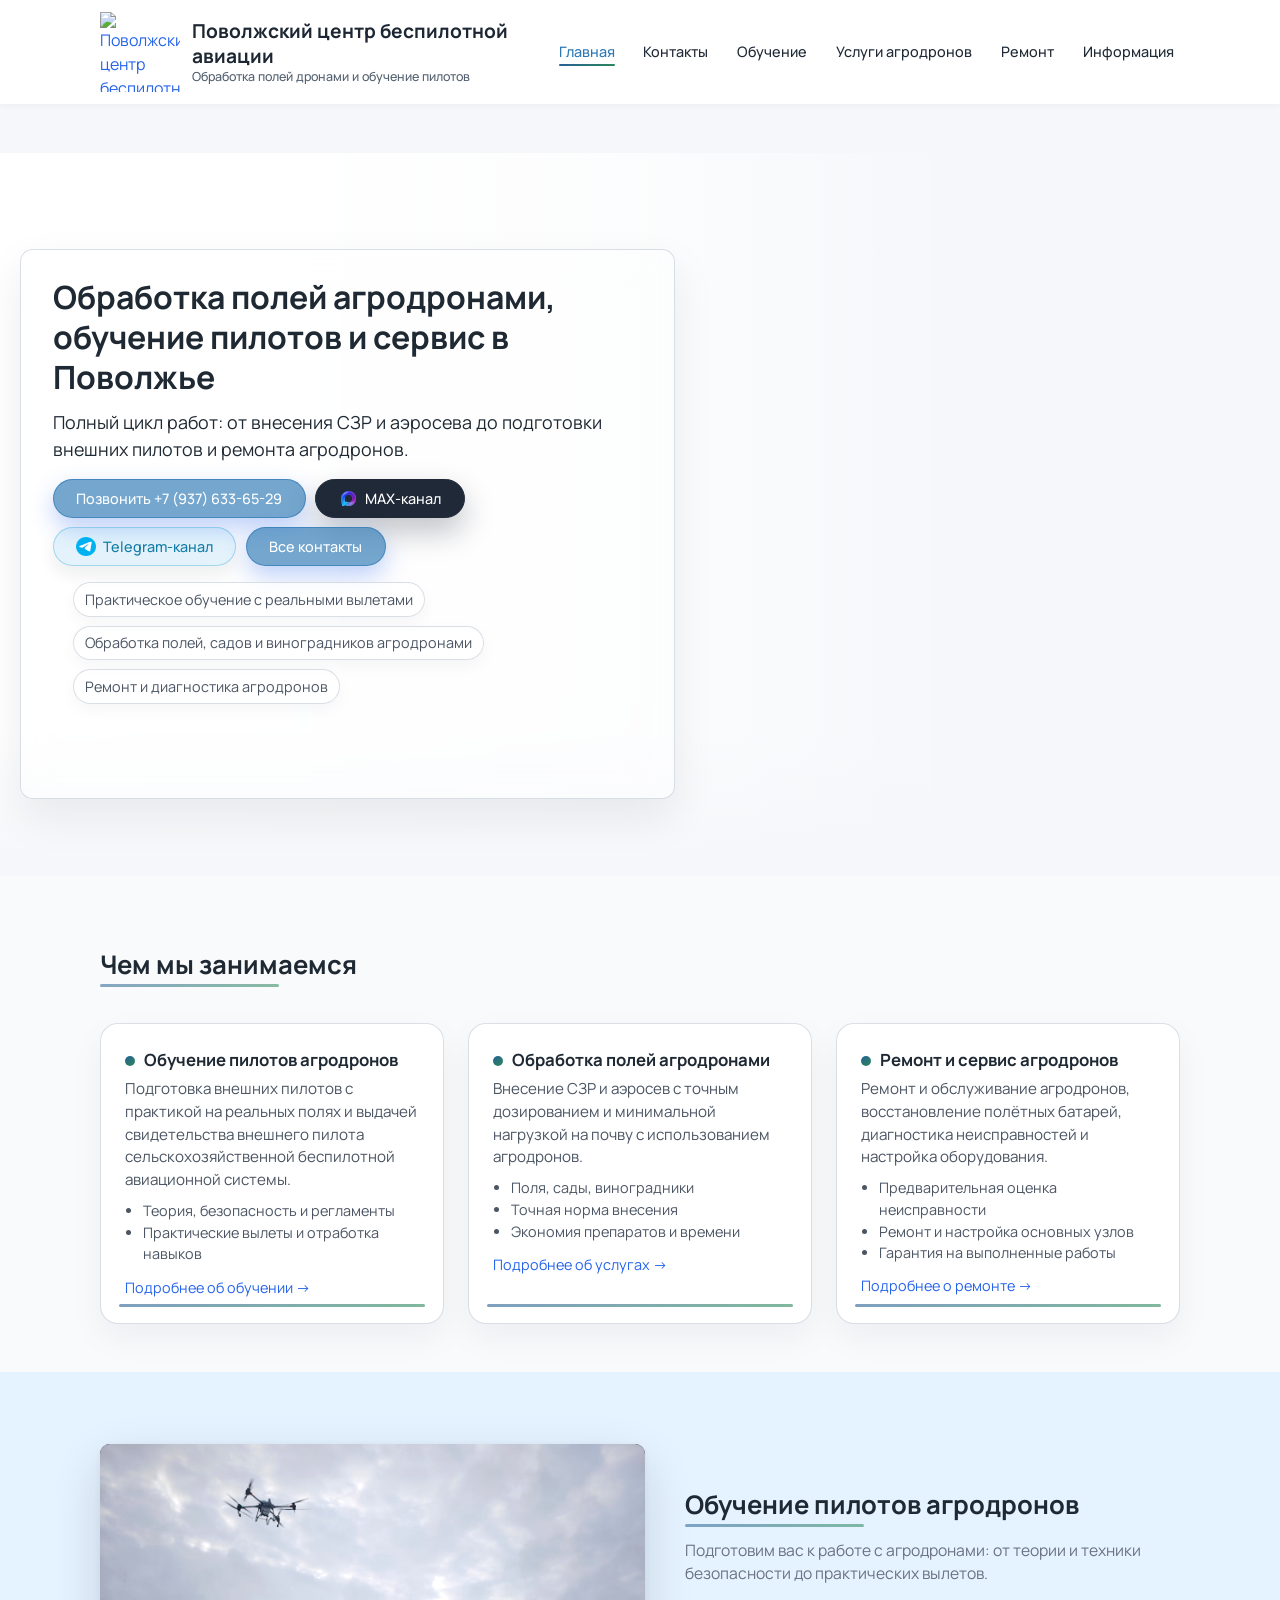
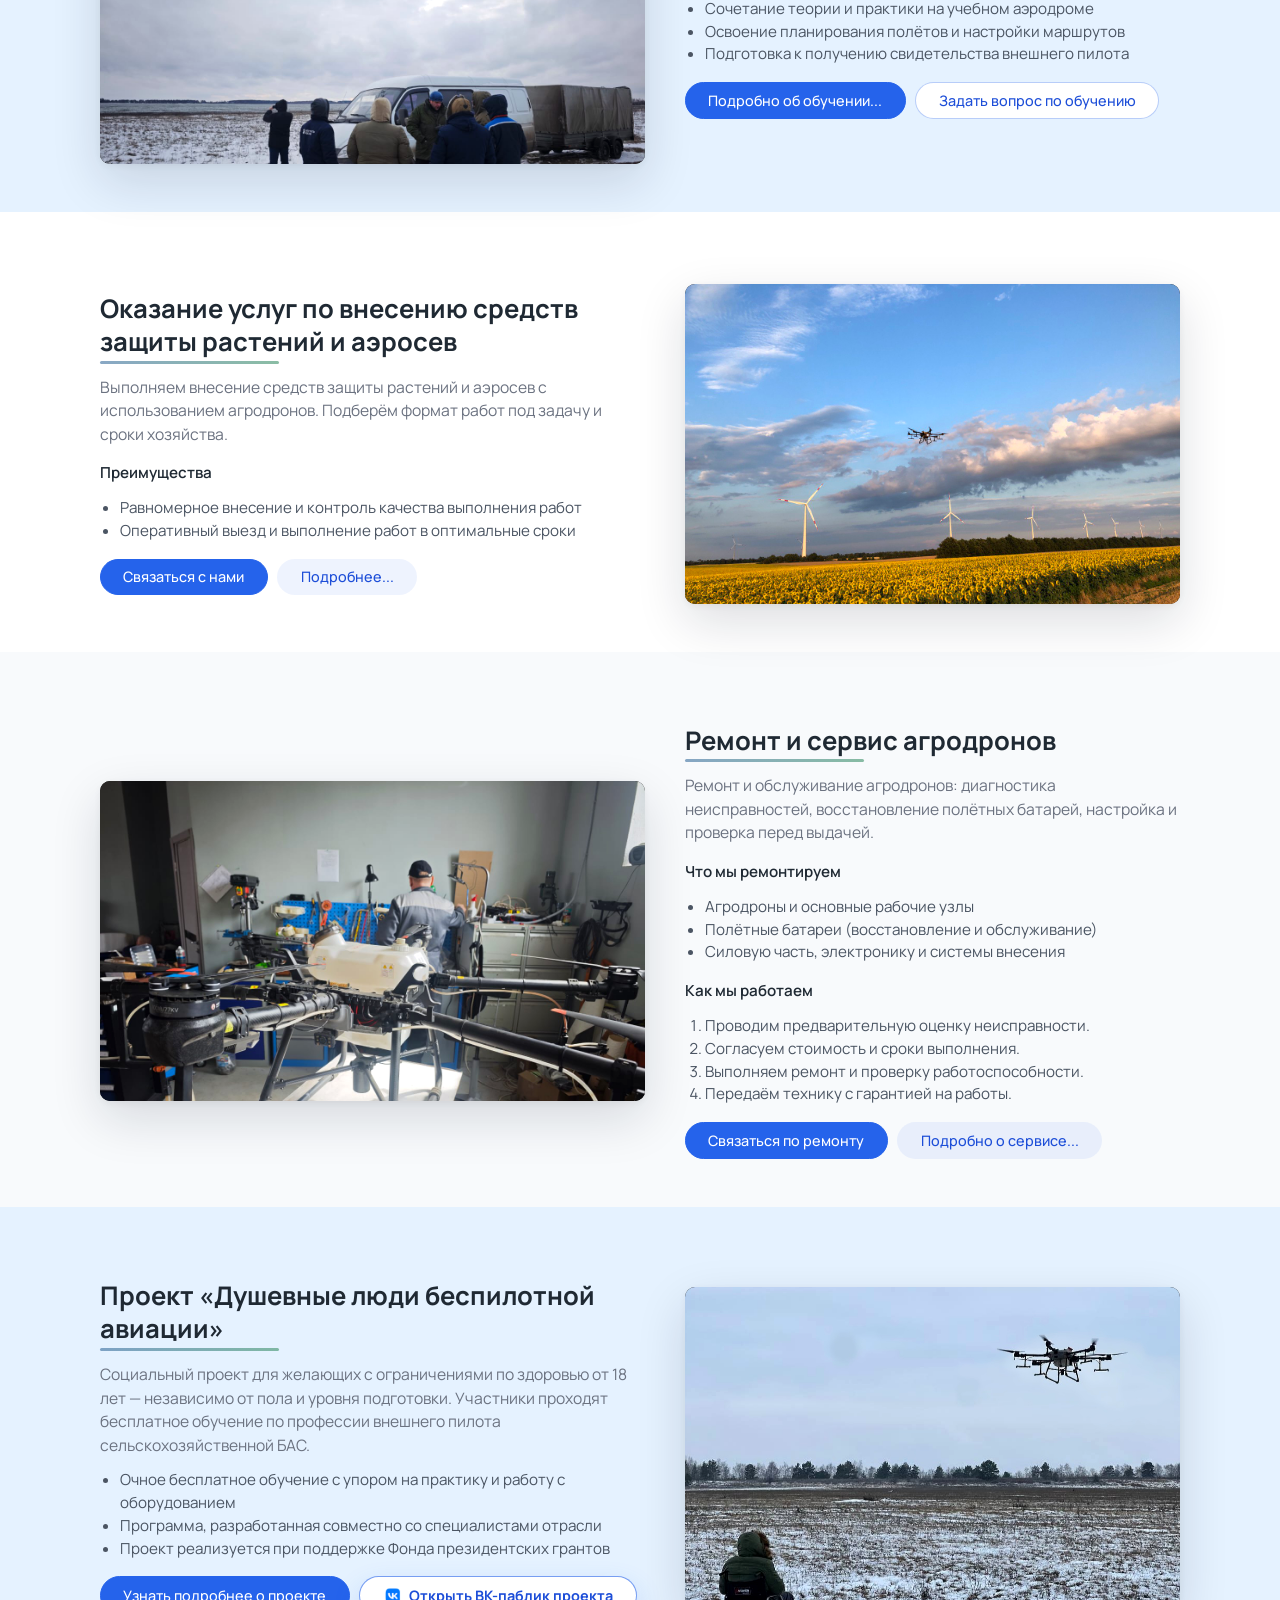
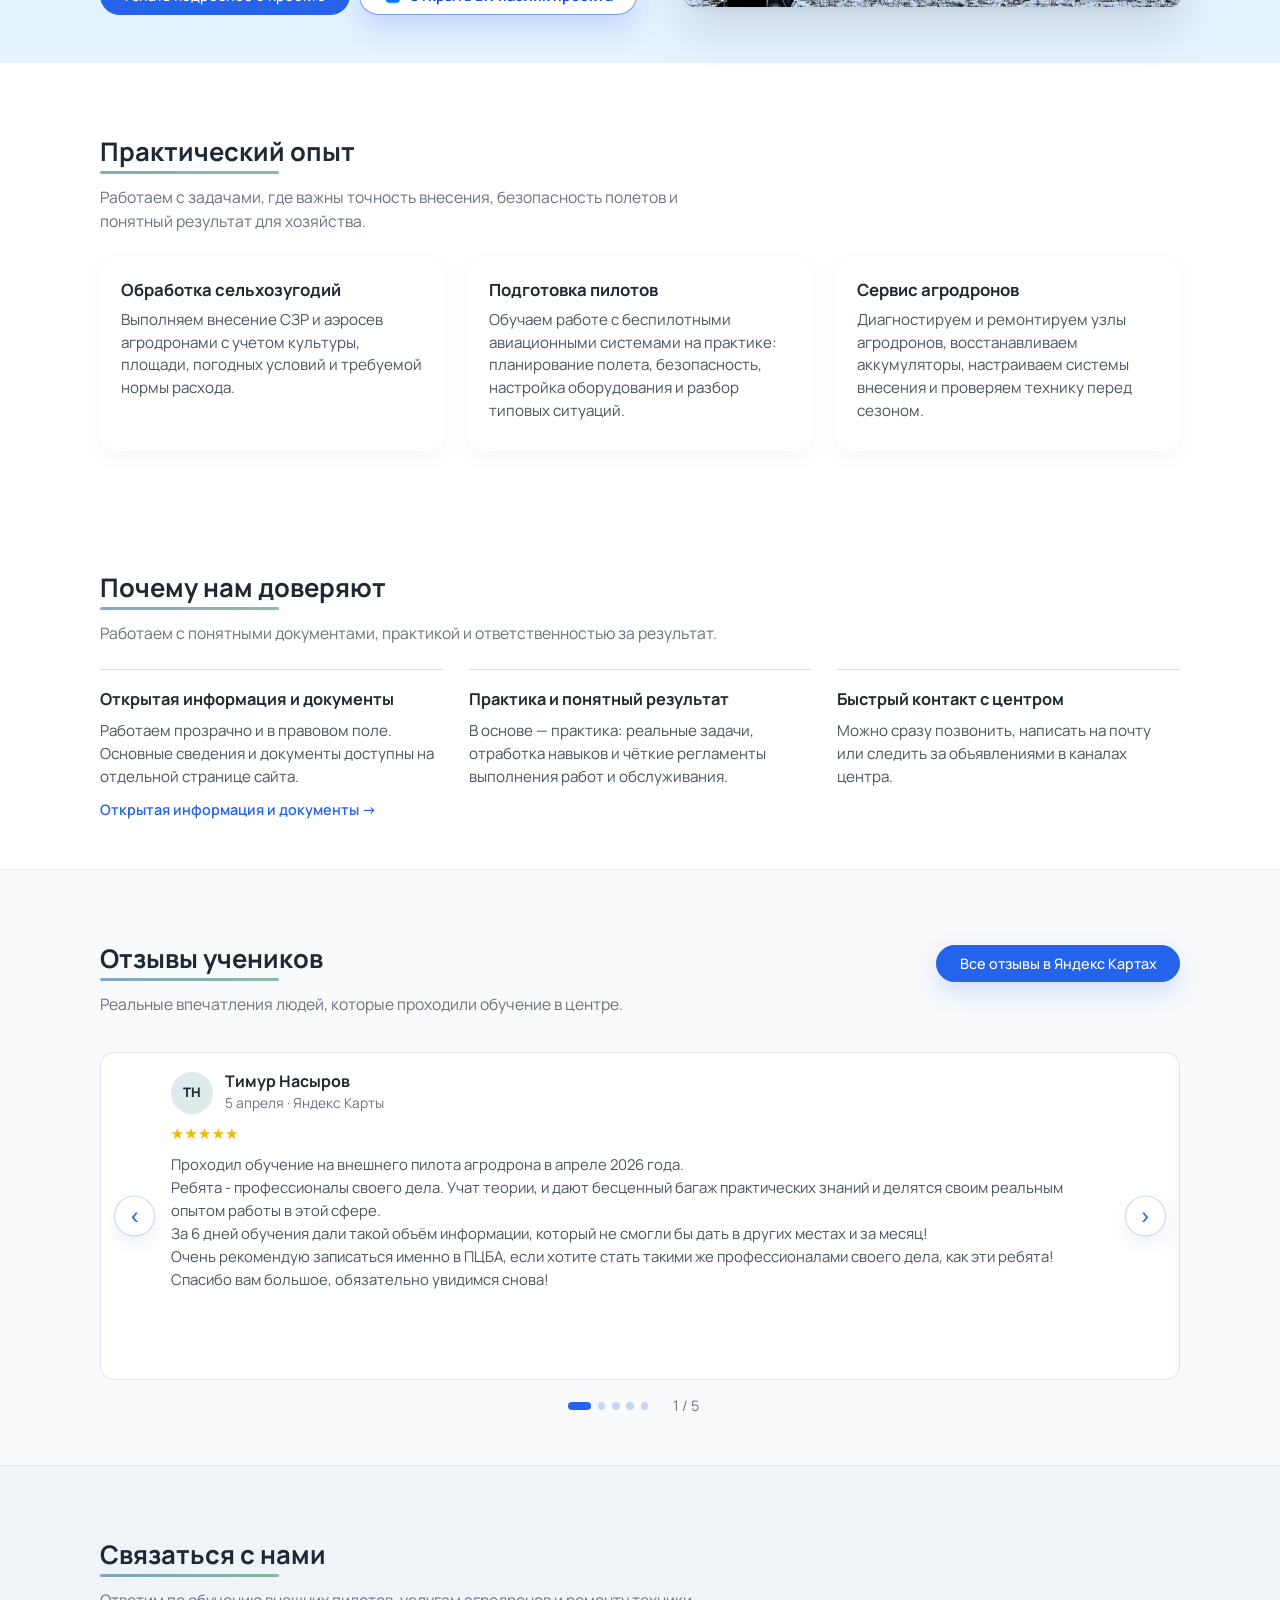
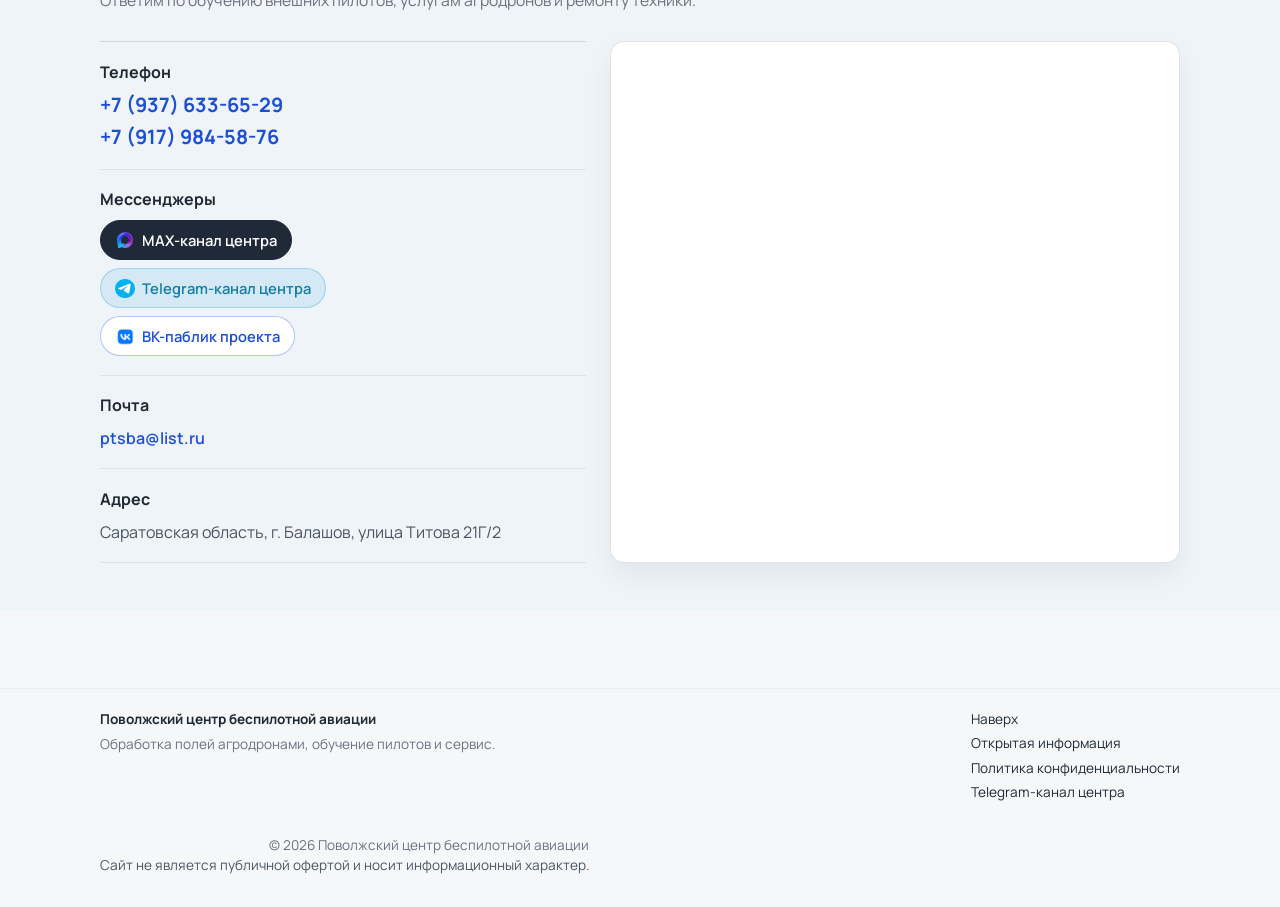
==== commit 6aaf935c: "отзывы" ====
--- a/index.html
+++ b/index.html
@@ -44,8 +44,8 @@
         "description": "Обработка полей агродронами, обучение внешних пилотов, ремонт и сервис агродронов в Саратовской области и Поволжье.",
         "priceRange": "по запросу",
         "telephone": [
-                "+7 917 984-58-76",
-                "+7 937 633-65-29"
+                "+7 937 633-65-29",
+                "+7 917 984-58-76"
         ],
         "email": "ptsba@list.ru",
         "address": {
@@ -104,7 +104,9 @@
                 ]
         },
         "sameAs": [
-                                "https://t.me/ptsbabalashov"
+                                "https://t.me/ptsbabalashov",
+                                "https://max.ru/join/8lZ5_Gffm3tkGPWJAYpJ2B8XTpGCgx8KN9UKCOglifs",
+                                "https://vk.ru/duscevnie_lydi"
         ]
 }
     </script>
@@ -163,8 +165,15 @@
                     Полный цикл работ: от внесения СЗР и аэросева до подготовки внешних пилотов и ремонта агродронов.
                 </p>
                 <div class="hero__actions">
-                    <a href="tel:+79179845876" class="btn hero__btn">Позвонить +7 (917) 984-58-76</a>
-                    <a href="https://t.me/ptsbabalashov" class="btn hero__btn btn--telegram-channel" target="_blank" rel="noopener">Telegram-канал</a>
+                    <a href="tel:+79376336529" class="btn hero__btn">Позвонить +7 (937) 633-65-29</a>
+                    <a href="https://max.ru/join/8lZ5_Gffm3tkGPWJAYpJ2B8XTpGCgx8KN9UKCOglifs" class="btn hero__btn btn--max-channel" target="_blank" rel="noopener">
+                        <img class="btn__icon" src="assets/img/icons/max-64.png" alt="" width="24" height="24" loading="lazy" decoding="async">
+                        MAX-канал
+                    </a>
+                    <a href="https://t.me/ptsbabalashov" class="btn hero__btn btn--telegram-channel" target="_blank" rel="noopener">
+                        <img class="btn__icon" src="assets/img/icons/tg-64.png" alt="" width="24" height="24" loading="lazy" decoding="async">
+                        Telegram-канал
+                    </a>
                     <a href="#contacts" class="btn hero__btn">Все контакты</a>
                 </div>
                 <ul class="hero__facts">
@@ -373,6 +382,10 @@
                     <a href="pages/training.html#social-project" class="btn btn--primary">
                         Узнать подробнее о проекте
                     </a>
+                    <a href="https://vk.ru/duscevnie_lydi" class="btn btn--vk-project btn--vk-project-strong" target="_blank" rel="noopener">
+                        <img class="btn__icon" src="assets/img/icons/vk-64.png" alt="" width="24" height="24" loading="lazy" decoding="async">
+                        Открыть ВК-паблик проекта
+                    </a>
                 </div>
             </div>
             <div class="section__media">
@@ -458,8 +471,117 @@
                 <div class="trust-block">
                     <h3 class="trust-block__title">Быстрый контакт с центром</h3>
                     <p class="trust-block__text">
-                        Можно сразу позвонить, написать на почту или следить за объявлениями в Telegram-канале центра.
-                    </p>
+                        Можно сразу позвонить, написать на почту или следить за объявлениями в каналах центра.
+                    </p>
+                </div>
+            </div>
+        </div>
+    </section>
+
+    <!-- отзывы -->
+    <section class="section section--reviews" id="reviews">
+        <div class="section__inner container">
+            <header class="section__header reviews-header">
+                <div>
+                    <h2 class="section__title">Отзывы учеников</h2>
+                    <p class="section__subtitle">
+                        Реальные впечатления людей, которые проходили обучение в центре.
+                    </p>
+                </div>
+                <a class="btn btn--primary reviews-header__link"
+                   href="https://yandex.ru/maps/?text=Поволжский%20ЦБА%20Балашов%20улица%20Титова%2021Г%2F2"
+                   target="_blank"
+                   rel="noopener">
+                    Все отзывы в Яндекс Картах
+                </a>
+            </header>
+
+            <div class="reviews-carousel" data-reviews aria-label="Отзывы о Поволжском центре беспилотной авиации">
+                <div class="reviews-viewport">
+                    <div class="reviews-track" data-reviews-track>
+                <article class="review-card">
+                    <div class="review-card__top">
+                        <div class="review-card__avatar" aria-hidden="true">ТН</div>
+                        <div>
+                            <h3 class="review-card__name">Тимур Насыров</h3>
+                            <p class="review-card__meta">5 апреля · Яндекс Карты</p>
+                        </div>
+                    </div>
+                    <p class="review-card__stars" aria-label="Оценка 5 из 5">★★★★★</p>
+                    <blockquote class="review-card__text">
+                        Проходил обучение на внешнего пилота агродрона в апреле 2026 года.<br>
+                        Ребята - профессионалы своего дела. Учат теории, и дают бесценный багаж практических знаний и делятся своим реальным опытом работы в этой сфере.<br>
+                        За 6 дней обучения дали такой объём информации, который не смогли бы дать в других местах и за месяц!<br>
+                        Очень рекомендую записаться именно в ПЦБА, если хотите стать такими же профессионалами своего дела, как эти ребята!<br>
+                        Спасибо вам большое, обязательно увидимся снова!
+                    </blockquote>
+                </article>
+
+                <article class="review-card">
+                    <div class="review-card__top">
+                        <div class="review-card__avatar" aria-hidden="true">ЛЯ</div>
+                        <div>
+                            <h3 class="review-card__name">Лариса Яковлевна</h3>
+                            <p class="review-card__meta">27 апреля · Яндекс Карты</p>
+                        </div>
+                    </div>
+                    <p class="review-card__stars" aria-label="Оценка 5 из 5">★★★★★</p>
+                    <blockquote class="review-card__text">
+                        В апреле 2026 года наша команда ООО «Мока Агро» прошли обучение в учебном центре ПЦБА. Хочется выразить огромную благодарность всему коллективу за этот опыт!<br>
+                        Преподаватели здесь — просто золото. Видно, что они искренне любят своё дело и с большим желанием передают знания нам, ученикам. Вся программа обучения была выстроена очень грамотно, благодаря чему материал усваивался легко и непринужденно. Отдельно отмечу, что каждый педагог находил индивидуальный подход к каждому ученику. Атмосфера в группе сложилась невероятная: уже в первый день обучения мы все сплотились и стали как одна семья.<br>
+                        Отдельная благодарность Олегу Николаевичу за возможность отучиться по новому направлению!!! И, конечно, хочется поблагодарить Сергея и Алексея за поддержку и веру в нас на сдаче экзаменов 🙏<br>
+                        Рекомендую ПЦБА всем, кто хочет отучиться на внешнего пилота в приятной и профессиональной обстановке!
+                    </blockquote>
+                </article>
+
+                <article class="review-card">
+                    <div class="review-card__top">
+                        <div class="review-card__avatar" aria-hidden="true">ЛГ</div>
+                        <div>
+                            <h3 class="review-card__name">Леонид Г.</h3>
+                            <p class="review-card__meta">26 октября 2025 · Яндекс Карты</p>
+                        </div>
+                    </div>
+                    <p class="review-card__stars" aria-label="Оценка 5 из 5">★★★★★</p>
+                    <blockquote class="review-card__text">
+                        Проходил обучение в Поволжском ЦБА, остался полностью доволен и обучением, и отношением организаторов к своему делу. Ребята выкладываются на 200%, дают очень много полезной информации, касающейся всех сторон работы агродронами, и не только учат, но и вдохновляют своим примером. Всё объясняют и показывают максимально подробно, детально, отвечают на все вопросы. Не бросают своих учеников, всегда на связи и готовы помочь. Отсюда не хочется уезжать, и я уверен, что вернусь сюда за новыми знаниями и навыками. От всей души рекомендую учиться дроноводству и повышать квалификацию в ПЦБА!
+                    </blockquote>
+                </article>
+
+                <article class="review-card">
+                    <div class="review-card__top">
+                        <div class="review-card__avatar" aria-hidden="true">НП</div>
+                        <div>
+                            <h3 class="review-card__name">Наталья П.</h3>
+                            <p class="review-card__meta">27 октября 2025 · Яндекс Карты</p>
+                        </div>
+                    </div>
+                    <p class="review-card__stars" aria-label="Оценка 5 из 5">★★★★★</p>
+                    <blockquote class="review-card__text">
+                        В ЦБА очень основательно и с полной самоотдачей подходят к обучению. Информации дают очень много и в концентрированном режиме. Не было ни одного вопроса, на который они не смогли бы ответить, исходя из своего опыта и знаний, хотя в группе были очень сильные и опытные ученики. Атмосфера максимально дружелюбная, и преподаватели внимательно относятся ко всем ученикам. Это место, куда хочется вернуться.
+                    </blockquote>
+                </article>
+
+                <article class="review-card">
+                    <div class="review-card__top">
+                        <div class="review-card__avatar" aria-hidden="true">ПЧ</div>
+                        <div>
+                            <h3 class="review-card__name">Павел Ч.</h3>
+                            <p class="review-card__meta">29 января 2025 · Яндекс Карты</p>
+                        </div>
+                    </div>
+                    <p class="review-card__stars" aria-label="Оценка 5 из 5">★★★★★</p>
+                    <blockquote class="review-card__text">
+                        После прохождения обучения остались только положительные впечатления. Команде преподавателей отдельный респект, все максимально доходчиво и понятно объяснили. Все пошупали, разобрали, посмотрели, полетали. Рекомендую!
+                    </blockquote>
+                </article>
+                    </div>
+                    <button class="reviews-arrow" type="button" data-reviews-prev aria-label="Предыдущий отзыв">‹</button>
+                    <button class="reviews-arrow" type="button" data-reviews-next aria-label="Следующий отзыв">›</button>
+                </div>
+                <div class="reviews-controls" aria-label="Переключение отзывов">
+                    <div class="reviews-dots" data-reviews-dots></div>
+                    <span class="reviews-count" data-reviews-count>1 / 5</span>
                 </div>
             </div>
         </div>
@@ -480,16 +602,27 @@
                     <div class="contact-item contact-item--phones">
                         <h3 class="contact-item__label">Телефон</h3>
                         <div class="contact-item__links">
+                            <a class="contact-phone" href="tel:+79376336529">+7 (937) 633-65-29</a>
                             <a class="contact-phone" href="tel:+79179845876">+7 (917) 984-58-76</a>
-                            <a class="contact-phone" href="tel:+79376336529">+7 (937) 633-65-29</a>
                         </div>
                     </div>
 
                     <div class="contact-item">
-                        <h3 class="contact-item__label">Telegram-канал</h3>
-                        <a class="contact-channel" href="https://t.me/ptsbabalashov" target="_blank" rel="noopener">
-                            Объявления центра в Telegram
-                        </a>
+                        <h3 class="contact-item__label">Мессенджеры</h3>
+                        <div class="contact-item__links">
+                            <a class="contact-channel contact-channel--max" href="https://max.ru/join/8lZ5_Gffm3tkGPWJAYpJ2B8XTpGCgx8KN9UKCOglifs" target="_blank" rel="noopener">
+                                <img class="contact-channel__icon" src="assets/img/icons/max-64.png" alt="" width="24" height="24" loading="lazy" decoding="async">
+                                MAX-канал центра
+                            </a>
+                            <a class="contact-channel" href="https://t.me/ptsbabalashov" target="_blank" rel="noopener">
+                                <img class="contact-channel__icon" src="assets/img/icons/tg-64.png" alt="" width="24" height="24" loading="lazy" decoding="async">
+                                Telegram-канал центра
+                            </a>
+                            <a class="contact-channel contact-channel--vk" href="https://vk.ru/duscevnie_lydi" target="_blank" rel="noopener">
+                                <img class="contact-channel__icon" src="assets/img/icons/vk-64.png" alt="" width="24" height="24" loading="lazy" decoding="async">
+                                ВК-паблик проекта
+                            </a>
+                        </div>
                     </div>
 
                     <div class="contact-item">
--- a/assets/style/site.min.css
+++ b/assets/style/site.min.css
@@ -1 +1 @@
-﻿:root{color-scheme:light;--page-bg:#f5f7fa;--text-main:#1f2933;--text-soft:#4b5563;--text-muted:#6b7280;--link-color:#2563eb;--link-hover-color:#1d4ed8;--border-subtle:rgba(15,23,42,0.06);--shadow-soft:0 2px 6px rgba(15,23,42,0.04);--layout-max-width:1120px;--layout-padding-x:1.25rem;--header-max-width:var(--layout-max-width);--header-padding-y:0.75rem;--header-padding-x:var(--layout-padding-x);--header-bg:#ffffff;--header-border-color:var(--border-subtle);--header-shadow:0 2px 6px rgba(0,0,0,0.03);--header-shadow-mobile:0 4px 18px rgba(0,0,0,0.06);--logo-size:80px;--logo-title-size:1.2rem;--logo-subtitle-size:0.78rem;--logo-title-color:#1c2733;--logo-subtitle-color:#53606f;--nav-gap:1.5rem;--nav-link-gap:1rem;--nav-link-font-size:0.9rem;--nav-link-color:#1f2a36;--nav-link-hover-color:#2c78b5;--nav-underline-start:#286095;--nav-underline-end:#2b875a;--footer-bg:#f5f7f9;--footer-border-color:rgba(0,0,0,0.04);--footer-text-color:#4a5563;--footer-muted-color:#6b7280;--footer-link-color:#1f2933;--footer-link-hover-color:#2c78b5;--footer-font-size:0.85rem;--footer-padding-y:1.25rem;--footer-padding-x:var(--layout-padding-x);--section-bg:#ffffff;--section-bg-soft:#f8fafc;--section-bg-accent:#e5f2ff;--section-padding-y:3rem;--card-bg:#ffffff;--card-radius:18px;--card-shadow:0 8px 24px rgba(15,23,42,0.04);--btn-radius:999px;--btn-font-size:0.9rem;--btn-hero-bg:rgba(44,120,181,0.66);--btn-hero-hover-bg:rgba(30,70,101,0.86);--btn-hero-color:#ffffff;--par:0.5;--m-peek:0;--m-progress:0%;--m-hero:0px;--m-media:0px;--m-rot:0deg;--tx:50%;--ty:50%}@media (min-width:1440px){:root{--layout-max-width:1240px}}@media (min-width:1920px){:root{--layout-max-width:1360px}}*,*::before,*::after{box-sizing:border-box}html,body{margin:0;padding:0}body{font-family:"Manrope",system-ui,-apple-system,BlinkMacSystemFont,"Segoe UI",sans-serif;background:var(--page-bg);color:var(--text-main);line-height:1.5;font-size:clamp(16px,0.9vw,19px)}img{max-width:100%;height:auto;display:block}a{color:var(--link-color);text-decoration:none}a:hover{color:var(--link-hover-color)}p{margin:0 0 0.75rem}h1,h2,h3,h4{margin:0 0 0.75rem;font-weight:700}.btn{display:inline-flex;align-items:center;justify-content:center;padding:0.55rem 1.4rem;border-radius:var(--btn-radius);border:1px solid transparent;font-size:var(--btn-font-size);font-weight:500;line-height:1.2;cursor:pointer;text-decoration:none;transition:background-color 0.18s ease,color 0.18s ease,border-color 0.18s ease,transform 0.1s ease}.btn--primary{color:#ffffff;background:var(--link-color);border-color:var(--link-color)}.btn--primary:hover{background:var(--link-hover-color);border-color:var(--link-hover-color)}.btn--outline{color:var(--link-hover-color);background:#ffffff;border-color:rgba(37,99,235,0.32)}.btn--outline:hover{color:#ffffff;background:var(--link-color);border-color:var(--link-color)}.btn--ghost{color:var(--link-hover-color);background:rgba(37,99,235,0.08);border-color:transparent}.btn--ghost:hover{background:rgba(37,99,235,0.14)}.btn--telegram-channel{color:#ffffff;background:#229ed9;border-color:#229ed9}.btn--telegram-channel:hover{background:#178ac0;border-color:#178ac0}.js-reveal{opacity:0;transform:translateY(10px);transition:opacity 0.45s ease,transform 0.45s ease}.js-reveal.is-visible{opacity:1;transform:translateY(0)}.js-toast{position:fixed;left:50%;bottom:20px;transform:translate(-50%,10px);opacity:0;padding:0.7rem 0.95rem;border-radius:14px;background:rgba(17,24,39,0.92);color:#fff;font-size:0.9rem;box-shadow:0 10px 30px rgba(0,0,0,0.25);z-index:9999;transition:opacity 0.2s ease,transform 0.2s ease;cursor:pointer;max-width:min(92vw,520px);text-align:center}.js-toast.is-show{opacity:1;transform:translate(-50%,0)}.js-to-top{position:fixed;right:18px;bottom:18px;width:44px;height:44px;border-radius:999px;border:1px solid rgba(148,163,184,0.55);background:rgba(255,255,255,0.85);backdrop-filter:blur(10px);-webkit-backdrop-filter:blur(10px);box-shadow:0 10px 24px rgba(15,23,42,0.10);cursor:pointer;opacity:0;transform:translateY(10px);pointer-events:none;transition:opacity 0.18s ease,transform 0.18s ease;z-index:9999}.js-to-top.is-show{opacity:1;transform:translateY(0);pointer-events:auto}@keyframes hero-card-float{0%,100%{transform:translateY(0)}50%{transform:translateY(-4px)}}@media (max-width:1024px) and (orientation:portrait){.hero{transform:translateZ(0)}.hero .btn{box-shadow:0 10px 24px rgba(15,23,42,0.10)}.m-scrollbar{position:fixed;left:0;top:0;height:3px;width:var(--m-progress,0%);background:rgba(37,99,235,0.9);z-index:99998;transition:width 0.08s linear}}@media (hover:none) and (pointer:coarse){.btn,.site-nav__link,.site-nav__toggle{position:relative;overflow:hidden}.tap-ripple{position:absolute;border-radius:999px;transform:scale(0);opacity:0.35;pointer-events:none;background:rgba(37,99,235,0.35);animation:ripple 520ms ease-out forwards}@keyframes ripple{to{transform:scale(3.2);opacity:0}}}@media (hover:hover) and (pointer:fine){.site-nav__link{position:relative;overflow:hidden;transition:transform 0.16s ease,color 0.16s ease}.site-nav__link::before{content:"";position:absolute;inset:0;opacity:0;transform:translateX(-18%);transition:opacity 0.16s ease,transform 0.22s ease;background:radial-gradient(circle at 20% 50%,rgba(37,99,235,0.18),transparent 55%);pointer-events:none}.site-nav__link::after{content:"";position:absolute;left:10px;right:10px;bottom:6px;height:2px;border-radius:999px;background:rgba(37,99,235,0.85);transform:scaleX(0);transform-origin:left;transition:transform 0.22s ease;pointer-events:none}.site-nav__link:hover{transform:translateY(-1px)}.site-nav__link:hover::before{opacity:1;transform:translateX(0)}.site-nav__link:hover::after{transform:scaleX(1)}}@media (max-width:1024px) and (orientation:portrait){.m-reveal{opacity:0;transform:translateY(10px);transition:opacity 0.45s ease,transform 0.45s ease;will-change:opacity,transform}.m-reveal.is-visible{opacity:1;transform:translateY(0)}.hero__inner{transform:translate3d(0,calc(var(--m-hero,0px)),0);transition:transform 0.08s linear;will-change:transform}}@media (prefers-reduced-motion:reduce){.m-scrollbar{display:none !important}.m-reveal{transition:none !important;transform:none !important;opacity:1 !important}.hero__inner{transform:none !important;transition:none !important}}@media (max-width:640px){body{font-size:16px}.btn{max-width:100%;padding:0.5rem 1rem;font-size:0.88rem;white-space:normal;text-align:center}}.page-main{padding-top:clamp(24px,4vw,48px);padding-bottom:clamp(48px,6vw,88px)}.page-main .section{padding-top:clamp(40px,6vw,72px)}.page-title{margin:0 0 12px;font-size:clamp(28px,4vw,40px);line-height:1.15}.page-lead{margin:0 0 24px;max-width:72ch;opacity:0.9}.breadcrumbs{display:flex;flex-wrap:wrap;gap:8px;align-items:center;margin:0 0 18px;font-size:14px;opacity:0.85}.breadcrumbs a{text-decoration:none}.page{min-height:100vh;display:flex;flex-direction:column}.page-main{flex:1 0 auto}.site-footer{flex-shrink:0}.container{width:100%;max-width:var(--layout-max-width);margin:0 auto;padding-inline:var(--layout-padding-x)}.grid{display:grid;gap:1.5rem}.grid--2{grid-template-columns:repeat(2,minmax(0,1fr))}.grid--3{grid-template-columns:repeat(3,minmax(0,1fr))}@media (max-width:960px){.grid--3{grid-template-columns:repeat(2,minmax(0,1fr))}}@media (max-width:640px){.grid--2,.grid--3{grid-template-columns:minmax(0,1fr)}}.site-header{position:sticky;top:0;z-index:100;background:var(--header-bg);border-bottom:1px solid var(--header-border-color);box-shadow:var(--header-shadow)}.site-header__inner{max-width:var(--header-max-width);margin:0 auto;padding:var(--header-padding-y) var(--header-padding-x);display:flex;align-items:center;justify-content:space-between;gap:1.5rem}.site-header__logo{display:inline-flex;align-items:center;gap:0.75rem;text-decoration:none}.site-header__logo-img{display:block;width:var(--logo-size);height:var(--logo-size);object-fit:contain}.site-header__logo-text{display:flex;flex-direction:column}.site-header__logo-title{font-size:var(--logo-title-size);font-weight:700;line-height:1.3;color:var(--logo-title-color)}.site-header__logo-subtitle{font-size:var(--logo-subtitle-size);font-weight:500;line-height:1.3;color:var(--logo-subtitle-color)}.site-nav{display:flex;align-items:center;gap:var(--nav-gap)}.site-nav__toggle{display:none;border:none;background:transparent;font-size:1.4rem;cursor:pointer}.site-nav__list{display:flex;align-items:center;gap:var(--nav-link-gap);list-style:none;margin:0;padding:0}.site-nav__link{position:relative;display:inline-flex;align-items:center;padding:0.35rem 0.4rem;font-size:var(--nav-link-font-size);font-weight:500;text-decoration:none;color:var(--nav-link-color);white-space:nowrap;transition:color 0.15s ease}.site-nav__link::after{content:"";position:absolute;left:0.4rem;right:0.4rem;bottom:0.15rem;height:2px;border-radius:999px;background:linear-gradient( 90deg,var(--nav-underline-start),var(--nav-underline-end) );transform:scaleX(0);transform-origin:center;transition:transform 0.18s ease-out}.site-nav__link:hover{color:var(--nav-link-hover-color)}.site-nav__link:hover::after{transform:scaleX(1)}@media (max-width:1150px){.site-header{--logo-size:60px;--logo-title-size:1.1rem}}@media (max-width:995px){.site-header{--nav-link-font-size:0.85rem}.site-nav__list{gap:0.8rem}}@media (max-width:860px){.site-header{--logo-size:50px;--logo-title-size:1rem}}@media (max-width:872px){.site-header__inner{padding:0.5rem 1rem}.site-header{--logo-size:48px;--logo-title-size:0.9rem;--logo-subtitle-size:0.7rem;--nav-link-font-size:0.9rem}.site-nav__toggle{display:inline-flex}.site-nav__list{position:absolute;inset-inline:0;top:100%;margin-top:0;padding:0.5rem 1rem 0.8rem;flex-direction:column;align-items:flex-start;gap:0.4rem;background:var(--header-bg);border-bottom:1px solid var(--header-border-color);box-shadow:var(--header-shadow-mobile);max-height:0;overflow:hidden;opacity:0;pointer-events:none;transition:max-height 0.2s ease,opacity 0.18s ease}.site-nav__list.is-open{max-height:260px;opacity:1;pointer-events:auto}.site-nav__link{padding:0.25rem 0}}@media (min-width:625px) and (max-width:872px){.site-header{--logo-size:60px;--logo-title-size:1.1rem;--logo-subtitle-size:0.8rem;--nav-link-font-size:0.9rem}}.site-footer{background:var(--footer-bg);border-top:1px solid var(--footer-border-color);font-size:var(--footer-font-size);color:var(--footer-text-color)}.site-footer__inner{max-width:var(--header-max-width);margin:0 auto;padding:var(--footer-padding-y) var(--footer-padding-x);display:flex;align-items:flex-start;justify-content:space-between;gap:2rem;flex-wrap:wrap}.site-footer__title{margin:0 0 0.3rem;font-weight:700;color:var(--footer-link-color)}.site-footer__text{margin:0;color:var(--footer-muted-color)}.site-footer__nav{list-style:none;padding:0;margin:0;display:flex;flex-direction:column;gap:0.25rem}.site-footer__nav a{text-decoration:none;color:var(--footer-link-color);transition:color 0.15s ease}.site-footer__nav a:hover{color:var(--footer-link-hover-color)}.site-footer__copy{margin:0;color:var(--footer-muted-color);text-align:right}@media (max-width:720px){.site-footer__inner{flex-direction:column;align-items:flex-start;gap:1rem}.site-footer__copy{text-align:left}}@media (max-width:480px){.site-footer__inner{padding-inline:1rem}.site-footer__title{font-size:0.95rem}}.site-nav__link.is-active{color:var(--nav-link-hover-color)}.site-nav__link.is-active::after{transform:scaleX(1)}.site-header.site-header--scrolled{box-shadow:0 10px 26px rgba(15,23,42,0.06)}.section{padding-block:var(--section-padding-y);background:var(--section-bg)}.section--light{background:var(--section-bg-soft)}.section--accent{background:var(--section-bg-accent)}.section--trust{background:#ffffff}.section--contacts{background:#eef4f8;border-top:1px solid rgba(15,23,42,0.06)}.section__inner{max-width:var(--layout-max-width);margin:0 auto;padding-inline:var(--layout-padding-x)}.section__inner--split{display:grid;grid-template-columns:minmax(0,1.1fr) minmax(0,1fr);gap:2.5rem;align-items:center}.section__header{margin-bottom:1.5rem}.section__title{font-size:clamp(1.6rem,2vw,2.1rem);line-height:1.3}.section__title{position:relative;display:inline-block;padding-bottom:0.35rem}.section__title::after{content:"";position:absolute;left:0;bottom:0;width:clamp(120px,14vw,220px);height:3px;border-radius:999px;background:linear-gradient( 90deg,var(--nav-underline-start),var(--nav-underline-end) );opacity:0.55}.section__subtitle{font-size:0.98rem;color:var(--text-muted);max-width:40rem}.section__label{margin-top:1rem;font-size:0.95rem;font-weight:600}.section__list{margin:0.4rem 0 0.8rem;padding-left:1.25rem;font-size:0.95rem;color:var(--text-soft)}.section__list--ordered{list-style:decimal}.section__actions{display:flex;flex-wrap:wrap;gap:0.6rem;margin-top:1rem}@media (max-width:640px){.section{padding-block:2.2rem}.section__title{font-size:1.2rem}.section__actions{flex-direction:column;align-items:stretch}}.card{background:var(--card-bg);border-radius:var(--card-radius);box-shadow:var(--card-shadow);padding:1.25rem 1.3rem}.card__title{font-size:1.05rem;margin-bottom:0.4rem}.card__text{font-size:0.95rem;color:var(--text-soft);margin-bottom:0.5rem}.card__list{margin:0 0 0.6rem;padding-left:1.1rem;font-size:0.9rem;color:var(--text-soft)}.card__link{font-size:0.9rem}.trust-grid{display:grid;grid-template-columns:repeat(3,minmax(0,1fr));gap:1.6rem}.trust-block{padding-top:1.05rem;border-top:1px solid rgba(15,23,42,0.12)}.trust-block__title{margin:0 0 0.55rem;font-size:1.02rem}.trust-block__text{margin:0;font-size:0.95rem;color:var(--text-soft)}.trust-block__link{display:inline-flex;margin-top:0.65rem;font-size:0.9rem;font-weight:600}.contacts{display:grid;gap:0.8rem;margin-top:0.8rem}.contacts__item{font-size:0.95rem}.contacts__label{margin:0 0 0.1rem;font-weight:600}.contacts__value{margin:0;color:var(--text-soft)}.contact-section__header{margin-bottom:1.8rem}.contact-layout{display:grid;grid-template-columns:minmax(0,0.92fr) minmax(320px,1.08fr);gap:1.5rem;align-items:stretch}.contact-grid{display:grid;grid-template-columns:minmax(280px,1.1fr) minmax(240px,0.9fr);gap:0;align-items:start;border-top:1px solid rgba(15,23,42,0.12);border-bottom:1px solid rgba(15,23,42,0.08)}.contact-layout .contact-grid{grid-template-columns:minmax(0,1fr)}.contact-item{min-height:100%;padding:1.1rem 1.25rem 1.15rem 0;border-top:1px solid rgba(15,23,42,0.08)}.contact-item:nth-child(1),.contact-item:nth-child(2){border-top:0}.contact-layout .contact-item:nth-child(2){border-top:1px solid rgba(15,23,42,0.08)}.contact-item:nth-child(odd){padding-right:1.5rem;border-right:1px solid rgba(15,23,42,0.08)}.contact-item:nth-child(even){padding-left:1.5rem;padding-right:0}.contact-layout .contact-item:nth-child(odd),.contact-layout .contact-item:nth-child(even){padding-left:0;padding-right:0;border-right:0}.contact-item__label{margin:0 0 0.55rem;color:var(--text-main);font-size:1rem}.contact-item__links{display:grid;gap:0.5rem}.contact-phone{display:inline-flex;width:fit-content;color:var(--link-hover-color);font-size:clamp(1.05rem,1.6vw,1.24rem);font-weight:700;line-height:1.25;text-decoration:none}.contact-phone:hover,.contact-link:hover,.contact-channel:hover{color:var(--link-color)}.contact-link,.contact-channel{display:inline-flex;width:fit-content;color:var(--link-hover-color);font-weight:600;text-decoration:none}.contact-channel{padding:0.5rem 0.9rem;border-radius:var(--btn-radius);background:#229ed9;color:#ffffff;font-size:0.92rem}.contact-channel:hover{background:#178ac0;color:#ffffff}.contact-item__text{margin:0;color:var(--text-soft)}.contact-map{border-radius:14px;overflow:hidden;border:1px solid rgba(15,23,42,0.12);box-shadow:0 12px 28px rgba(15,23,42,0.06);background:#ffffff;min-height:100%}.contact-map__frame{display:block;width:100%;height:100%;min-height:330px;border:0}.section__media{display:flex;justify-content:stretch;align-items:stretch;width:100%}.section__image-placeholder{width:100%;max-width:none;height:clamp(260px,26vw,420px);border-radius:12px;overflow:hidden;background:#000}.section__image-placeholder img{width:100%;height:100%;display:block;object-fit:cover}@media (min-width:1280px){.section__image-placeholder{height:clamp(320px,22vw,460px)}}@media (min-width:1600px){.section__image-placeholder{height:clamp(360px,20vw,520px)}}@media (max-width:960px){.section__inner--split{grid-template-columns:minmax(0,1fr);gap:1.8rem}.section__media{order:-1;margin-bottom:0.6rem}.section__image-placeholder{width:100%;height:clamp(220px,45vw,320px);border-radius:0}.trust-grid{grid-template-columns:minmax(0,1fr);gap:1.25rem}.contact-grid{grid-template-columns:repeat(2,minmax(0,1fr))}.contact-layout{grid-template-columns:minmax(0,1fr)}.contact-map__frame{height:320px;min-height:320px}.contact-item--phones,.contact-item--address{grid-column:auto;grid-row:auto}}@media (max-width:640px){.section{padding-block:1.9rem}.section__inner--split{gap:1.4rem}.section__header{margin-bottom:1.1rem}.card{padding:1rem;border-radius:14px}.contact-section__header{margin-bottom:1.15rem}.contact-section .section__subtitle{max-width:100%;font-size:0.94rem;line-height:1.45}.contact-grid{grid-template-columns:minmax(0,1fr)}.contact-item,.contact-item:nth-child(odd),.contact-item:nth-child(even){padding:0.78rem 0;border-right:0;border-top:1px solid rgba(15,23,42,0.08)}.contact-item:first-child{border-top:0}.contact-item__label{margin-bottom:0.38rem;font-size:0.95rem}.contact-item__links{gap:0.3rem}.contact-phone{font-size:1rem;line-height:1.3;overflow-wrap:anywhere}.contact-link,.contact-channel,.contact-item__text{font-size:0.94rem}.contact-channel{max-width:100%;padding:0.45rem 0.78rem;white-space:normal;text-align:center}.contact-item__text{overflow-wrap:anywhere;word-break:normal}.contact-map__frame{height:300px;min-height:300px}}.section[data-parallax="services"]::before,.section[data-parallax="services"]::after{content:none !important}.section__image-placeholder{position:relative;border:none !important;outline:none !important;border-radius:0;overflow:hidden;box-shadow:0 18px 50px rgba(15,23,42,0.14),0 2px 10px rgba(15,23,42,0.06);transform:perspective(1200px) rotateZ(calc((var(--par,0.5) - 0.5) * 2.4deg)) translateY(calc((0.5 - var(--par,0.5)) * 10px));transition:transform 0.18s ease;will-change:transform}.section__image-placeholder picture,.section__image-placeholder img{display:block;width:100%}.section__image-placeholder img{transform:scale(1.01);transition:transform 0.35s ease,filter 0.35s ease;filter:contrast(1.03) saturate(1.06)}.section__image-placeholder::before{content:"";position:absolute;inset:0;pointer-events:none;background:radial-gradient(circle at 12% 18%,rgba(255,255,255,0.14),transparent 46%),radial-gradient(circle at 50% 120%,rgba(0,0,0,0.18),transparent 50%);opacity:1}.section__image-placeholder::after{content:"";position:absolute;inset:-50%;pointer-events:none;opacity:0;transform:translate3d(-25%,-30%,0) rotate(12deg);transition:opacity 0.22s ease,transform 0.35s ease;background:linear-gradient( 120deg,transparent 40%,rgba(255,255,255,0.20) 50%,transparent 60% )}.section__image-placeholder:hover::after{opacity:1;transform:translate3d(0,0,0) rotate(12deg)}.section__image-placeholder:hover img{transform:scale(1.04);filter:contrast(1.05) saturate(1.10)}@media (hover:none) and (pointer:coarse){body.is-first-visit .section__image-placeholder::after{opacity:calc(var(--m-peek,0) * 0.55);transform:translate3d( calc((1 - var(--m-peek,0)) * -14%),calc((1 - var(--m-peek,0)) * -16%),0 ) rotate(12deg);transition:opacity 0.08s linear,transform 0.08s linear}body.is-first-visit .section__image-placeholder img{transform:scale(calc(1.01 + var(--m-peek,0) * 0.025));filter:contrast(calc(1.03 + var(--m-peek,0) * 0.03)) saturate(calc(1.06 + var(--m-peek,0) * 0.05));transition:transform 0.08s linear,filter 0.08s linear}}.page-main .section__image-placeholder,.page .section__image-placeholder,body .section__image-placeholder{border-radius:10px !important}.hero{padding-block:0rem 3rem;position:relative;overflow:hidden;background-image:linear-gradient( to bottom,rgba(255,255,255,0) 90%,var(--page-bg) 98% ),linear-gradient( 90deg,rgba(255,255,255,1) 0%,rgba(255,255,255,1) 10%,rgba(255,255,255,0.96) 25%,rgba(255,255,255,0.7) 50%,rgba(255,255,255,0.0) 75% ),url("../img/hero/drone-1500p.jpg");background-repeat:no-repeat;background-size:cover;background-position:right center}.hero::before{content:"";position:absolute;inset:0;pointer-events:none;background-image:linear-gradient(to right,rgba(15,23,42,0.04) 1px,transparent 1px),linear-gradient(to bottom,rgba(15,23,42,0.03) 1px,transparent 1px);background-size:48px 48px;opacity:0.35}.hero::after{content:"";position:absolute;top:-140px;right:-180px;width:520px;height:520px;pointer-events:none;background:radial-gradient( circle,rgba(43,135,90,0.18),transparent 70% );filter:blur(44px);opacity:0.95}.hero__inner,.hero__content{position:relative;z-index:1}.hero__content{border:1px solid rgba(148,163,184,0.35);box-shadow:0 18px 44px rgba(15,23,42,0.08)}.hero__facts{list-style:none;padding-left:0;margin-top:1rem;display:flex;flex-wrap:wrap;gap:0.55rem}.hero__facts li{padding:0.35rem 0.7rem;border-radius:999px;background:rgba(255,255,255,0.62);border:1px solid rgba(148,163,184,0.35);box-shadow:0 6px 16px rgba(15,23,42,0.04);font-size:0.9rem}@media (max-width:640px){.hero::before{background-size:64px 64px;opacity:0.22}.hero::after{width:380px;height:380px;top:-120px;right:-200px;filter:blur(40px)}}@media (max-width:2000px){.hero{background-image:linear-gradient( to bottom,rgba(255,255,255,0) 80%,var(--page-bg) 98% ),linear-gradient( 90deg,rgba(255,255,255,1) 0%,rgba(255,255,255,1) 10%,rgba(255,255,255,0.96) 25%,rgba(255,255,255,0.7) 50%,rgba(255,255,255,0.0) 75% ),url("../img/hero/drone-1500.jpg");background-size:cover;background-position:center center}}@media (max-width:1000px){.hero{background-image:linear-gradient( to bottom,rgba(255,255,255,0) 90%,var(--page-bg) 98% ),linear-gradient( 90deg,rgba(255,255,255,1) 0%,rgba(255,255,255,1) 10%,rgba(255,255,255,0.96) 25%,rgba(255,255,255,0.7) 50%,rgba(255,255,255,0.0) 75% ),url("../img/hero/drone-1000.jpg");background-size:cover;background-position:center bottom}}@media (max-width:750px){.hero{background-image:linear-gradient( to bottom,rgba(255,255,255,0) 90%,var(--page-bg) 98% ),linear-gradient( 90deg,rgba(255,255,255,1) 0%,rgba(255,255,255,1) 10%,rgba(255,255,255,0.96) 25%,rgba(255,255,255,0.7) 50%,rgba(255,255,255,0.0) 75% ),url("../img/hero/drone-800.jpg");background-size:cover;background-position:center bottom}}.hero__inner{margin:0 auto;padding-inline:var(--layout-padding-x);display:grid;grid-template-columns:minmax(0,1.2fr) minmax(0,1fr);gap:2.5rem;align-items:stretch;padding-block:2rem 2rem;border-radius:4px;min-height:clamp(420px,70vh,900px)}@media (min-width:2000px){.hero__inner{grid-template-columns:3fr 2fr}}@media (min-width:900px){.hero__inner{max-width:100%}}.hero__content{border-radius:0.8rem;padding:1.7rem 2rem;background:rgba(255,255,255,0.35);backdrop-filter:blur(14px);-webkit-backdrop-filter:blur(14px);min-height:90%;margin:0}.hero__title{font-size:clamp(2rem,2.4vw,2.8rem);line-height:1.25;margin-bottom:0.75rem}@media (max-width:1100px){.hero__title{font-size:1.7rem}}.hero__subtitle{font-size:clamp(1.1rem,1.4vw,1.5rem);margin-bottom:1rem}.hero__actions{display:flex;flex-wrap:wrap;gap:0.6rem;margin-bottom:1rem}.hero__facts{margin:0;padding-left:1.25rem;font-size:0.95rem;color:var(--text-soft)}.hero__media{justify-self:center}.hero__btn{background:var(--btn-hero-bg);color:var(--btn-hero-color);border-color:var(--btn-hero-bg);box-shadow:0 10px 24px rgba(37,99,235,0.30)}.hero__btn:hover{background:var( --btn-hero-hover-bg);border-color:var( --btn-hero-hover-bg);color:var(--btn-hero-color);box-shadow:0 12px 26px rgba(37,99,235,0.38)}@media (min-width:800px){.hero__content{margin-top:2rem;margin-bottom:2rem}}@media (min-width:1000px){.hero__content{margin-top:4rem;margin-bottom:4rem}}@media (max-width:890px){.hero__inner{grid-template-columns:2fr 1fr}.hero__media{order:-1}}@media (max-width:750px){.hero__inner{grid-template-columns:3fr 1fr}}@media (max-width:705px){.hero__inner{grid-template-columns:4fr 1fr}}@media (max-width:640px){.hero__inner{grid-template-columns:1fr}}@media (max-width:640px){.hero{padding-block:2.5rem 2rem}.hero__title{font-size:1.3rem}.hero__actions{flex-direction:column;align-items:stretch}}.hero{position:relative;overflow:hidden}.hero::before{content:"";position:absolute;inset:-30%;z-index:0;pointer-events:none;transform:translate3d(0,calc((var(--par,0) - 0.5) * 34px),0);filter:blur(12px);opacity:0.95}.hero::after{content:"";position:absolute;inset:-20%;z-index:0;pointer-events:none;opacity:0.06;mix-blend-mode:overlay;background-image:url("data:image/svg+xml,%3Csvg xmlns='http://www.w3.org/2000/svg' width='160' height='160'%3E%3Cfilter id='n'%3E%3CfeTurbulence type='fractalNoise' baseFrequency='.9' numOctaves='3' stitchTiles='stitch'/%3E%3C/filter%3E%3Crect width='160' height='160' filter='url(%23n)' opacity='.55'/%3E%3C/svg%3E");background-size:260px 260px}.hero__inner{position:relative;z-index:1}.hero__inner:is(.hero__content,.hero__card,.hero__panel,.hero__box,.hero__wrap){position:relative;isolation:isolate;animation:hero-card-float 7s ease-in-out infinite}.hero__inner:is(.hero__content,.hero__card,.hero__panel,.hero__box,.hero__wrap)::after{content:"";position:absolute;inset:0;border-radius:inherit;pointer-events:none;opacity:0;transition:opacity 0.22s ease;background:radial-gradient(circle at 18% 22%,rgba(37,99,235,0.14),transparent 48%)}.hero__inner:is(.hero__content,.hero__card,.hero__panel,.hero__box,.hero__wrap):hover::after{opacity:1}.card--service{position:relative;overflow:hidden;border:1px solid rgba(148,163,184,0.35);box-shadow:0 14px 34px rgba(15,23,42,0.05);padding:1.4rem 1.5rem 1.5rem;transition:box-shadow 0.18s ease,transform 0.18s ease,border-color 0.18s ease,background-color 0.18s ease}.card--service::after{content:"";position:absolute;inset-inline:1.1rem;bottom:0.95rem;height:3px;border-radius:999px;background:linear-gradient( 90deg,var(--nav-underline-start),var(--nav-underline-end) );opacity:0.6}.card--service::before{content:"";position:absolute;inset:-40% -30% auto auto;background:radial-gradient( circle at top right,rgba(40,96,149,0.10),transparent 60% );pointer-events:none}.card--service .card__title::before{content:"";display:inline-block;width:10px;height:10px;margin-right:0.55rem;border-radius:50%;background:linear-gradient( 135deg,var(--nav-underline-start),var(--nav-underline-end) );vertical-align:middle}.card--service:hover,.card--service:focus-within{transform:translateY(-4px);box-shadow:0 18px 40px rgba(15,23,42,0.08);border-color:rgba(148,163,184,0.55);background-color:#ffffff}.card.tilt,.trust-block.tilt{transition:transform 0.14s ease;will-change:transform}.card.tilt::after,.trust-block.tilt::after{content:"";position:absolute;inset:0;border-radius:inherit;pointer-events:none;opacity:0;transition:opacity 0.14s ease;background:radial-gradient( circle at var(--tx,50%) var(--ty,50%),rgba(255,255,255,0.14),transparent 48% )}.card.tilt:hover::after,.trust-block.tilt:hover::after{opacity:1}
+﻿:root{color-scheme:light;--page-bg:#f5f7fa;--text-main:#1f2933;--text-soft:#4b5563;--text-muted:#6b7280;--link-color:#2563eb;--link-hover-color:#1d4ed8;--border-subtle:rgba(15,23,42,0.06);--shadow-soft:0 2px 6px rgba(15,23,42,0.04);--layout-max-width:1120px;--layout-padding-x:1.25rem;--header-max-width:var(--layout-max-width);--header-padding-y:0.75rem;--header-padding-x:var(--layout-padding-x);--header-bg:#ffffff;--header-border-color:var(--border-subtle);--header-shadow:0 2px 6px rgba(0,0,0,0.03);--header-shadow-mobile:0 4px 18px rgba(0,0,0,0.06);--logo-size:80px;--logo-title-size:1.2rem;--logo-subtitle-size:0.78rem;--logo-title-color:#1c2733;--logo-subtitle-color:#53606f;--nav-gap:1.5rem;--nav-link-gap:1rem;--nav-link-font-size:0.9rem;--nav-link-color:#1f2a36;--nav-link-hover-color:#2c78b5;--nav-underline-start:#286095;--nav-underline-end:#2b875a;--footer-bg:#f5f7f9;--footer-border-color:rgba(0,0,0,0.04);--footer-text-color:#4a5563;--footer-muted-color:#6b7280;--footer-link-color:#1f2933;--footer-link-hover-color:#2c78b5;--footer-font-size:0.85rem;--footer-padding-y:1.25rem;--footer-padding-x:var(--layout-padding-x);--section-bg:#ffffff;--section-bg-soft:#f8fafc;--section-bg-accent:#e5f2ff;--section-padding-y:3rem;--card-bg:#ffffff;--card-radius:18px;--card-shadow:0 8px 24px rgba(15,23,42,0.04);--btn-radius:999px;--btn-font-size:0.9rem;--btn-hero-bg:rgba(44,120,181,0.66);--btn-hero-hover-bg:rgba(30,70,101,0.86);--btn-hero-color:#ffffff;--par:0.5;--m-peek:0;--m-progress:0%;--m-hero:0px;--m-media:0px;--m-rot:0deg;--tx:50%;--ty:50%;}@media (min-width:1440px){:root{--layout-max-width:1240px;}}@media (min-width:1920px){:root{--layout-max-width:1360px;}}*,*::before,*::after{box-sizing:border-box;}html,body{margin:0;padding:0;}body{font-family:"Manrope",system-ui,-apple-system,BlinkMacSystemFont,"Segoe UI",sans-serif;background:var(--page-bg);color:var(--text-main);line-height:1.5;font-size:clamp(16px,0.9vw,19px);}img{max-width:100%;height:auto;display:block;}a{color:var(--link-color);text-decoration:none;}a:hover{color:var(--link-hover-color);}p{margin:0 0 0.75rem;}h1,h2,h3,h4{margin:0 0 0.75rem;font-weight:700;}.btn{display:inline-flex;align-items:center;justify-content:center;gap:0.45rem;padding:0.55rem 1.4rem;border-radius:var(--btn-radius);border:1px solid transparent;font-size:var(--btn-font-size);font-weight:500;line-height:1.2;cursor:pointer;text-decoration:none;transition:background-color 0.18s ease,color 0.18s ease,border-color 0.18s ease,transform 0.1s ease;}.btn__icon{width:1.08rem;height:1.08rem;flex:0 0 auto;object-fit:contain;}.btn--max-channel .btn__icon,.btn--telegram-channel .btn__icon,.btn--vk-project .btn__icon{width:1.2rem;height:1.2rem;padding:0;border-radius:0;background:transparent;}.btn--primary{color:#ffffff;background:var(--link-color);border-color:var(--link-color);}.btn--primary:hover{background:var(--link-hover-color);border-color:var(--link-hover-color);}.btn--outline{color:var(--link-hover-color);background:#ffffff;border-color:rgba(37,99,235,0.32);}.btn--outline:hover{color:#ffffff;background:var(--link-color);border-color:var(--link-color);}.btn--ghost{color:var(--link-hover-color);background:rgba(37,99,235,0.08);border-color:transparent;}.btn--ghost:hover{background:rgba(37,99,235,0.14);}.btn--telegram-channel{color:#147da8;background:rgba(34,158,217,0.12);border-color:rgba(34,158,217,0.32);}.btn--telegram-channel:hover{color:#ffffff;background:#178ac0;border-color:#178ac0;}.btn--max-channel{color:#ffffff;background:#1f2937;border-color:#1f2937;}.btn--max-channel:hover{color:#ffffff;background:#111827;border-color:#111827;}.btn--vk-project{color:#1d4ed8;background:rgba(37,99,235,0.1);border-color:rgba(37,99,235,0.24);}.btn--vk-project:hover{color:#ffffff;background:#2563eb;border-color:#2563eb;}.btn--vk-project-strong{color:#1d4ed8;background:#ffffff;border-color:rgba(37,99,235,0.62);box-shadow:0 12px 28px rgba(37,99,235,0.2);font-weight:700;}.btn--vk-project-strong:hover{color:#ffffff;background:#1d4ed8;border-color:#1d4ed8;box-shadow:0 14px 32px rgba(37,99,235,0.28);}.js-reveal{opacity:0;transform:translateY(10px);transition:opacity 0.45s ease,transform 0.45s ease;}.js-reveal.is-visible{opacity:1;transform:translateY(0);}.js-toast{position:fixed;left:50%;bottom:20px;transform:translate(-50%,10px);opacity:0;padding:0.7rem 0.95rem;border-radius:14px;background:rgba(17,24,39,0.92);color:#fff;font-size:0.9rem;box-shadow:0 10px 30px rgba(0,0,0,0.25);z-index:9999;transition:opacity 0.2s ease,transform 0.2s ease;cursor:pointer;max-width:min(92vw,520px);text-align:center;}.js-toast.is-show{opacity:1;transform:translate(-50%,0);}.js-to-top{position:fixed;right:18px;bottom:18px;width:44px;height:44px;border-radius:999px;border:1px solid rgba(148,163,184,0.55);background:rgba(255,255,255,0.85);backdrop-filter:blur(10px);-webkit-backdrop-filter:blur(10px);box-shadow:0 10px 24px rgba(15,23,42,0.10);cursor:pointer;opacity:0;transform:translateY(10px);pointer-events:none;transition:opacity 0.18s ease,transform 0.18s ease;z-index:9999;}.js-to-top.is-show{opacity:1;transform:translateY(0);pointer-events:auto;}@keyframes hero-card-float{0%,100%{transform:translateY(0);}50%{transform:translateY(-4px);}}@media (max-width:1024px) and (orientation:portrait){.hero{transform:translateZ(0);}.hero .btn{box-shadow:0 10px 24px rgba(15,23,42,0.10);}.m-scrollbar{position:fixed;left:0;top:0;height:3px;width:var(--m-progress,0%);background:rgba(37,99,235,0.9);z-index:99998;transition:width 0.08s linear;}}@media (hover:none) and (pointer:coarse){.btn,.site-nav__link,.site-nav__toggle{position:relative;overflow:hidden;}.tap-ripple{position:absolute;border-radius:999px;transform:scale(0);opacity:0.35;pointer-events:none;background:rgba(37,99,235,0.35);animation:ripple 520ms ease-out forwards;}@keyframes ripple{to{transform:scale(3.2);opacity:0;}}}@media (hover:hover) and (pointer:fine){.site-nav__link{position:relative;overflow:hidden;transition:transform 0.16s ease,color 0.16s ease;}.site-nav__link::before{content:"";position:absolute;inset:0;opacity:0;transform:translateX(-18%);transition:opacity 0.16s ease,transform 0.22s ease;background:radial-gradient(circle at 20% 50%,rgba(37,99,235,0.18),transparent 55%);pointer-events:none;}.site-nav__link::after{content:"";position:absolute;left:10px;right:10px;bottom:6px;height:2px;border-radius:999px;background:rgba(37,99,235,0.85);transform:scaleX(0);transform-origin:left;transition:transform 0.22s ease;pointer-events:none;}.site-nav__link:hover{transform:translateY(-1px);}.site-nav__link:hover::before{opacity:1;transform:translateX(0);}.site-nav__link:hover::after{transform:scaleX(1);}}@media (max-width:1024px) and (orientation:portrait){.m-reveal{opacity:0;transform:translateY(10px);transition:opacity 0.45s ease,transform 0.45s ease;will-change:opacity,transform;}.m-reveal.is-visible{opacity:1;transform:translateY(0);}.hero__inner{transform:translate3d(0,calc(var(--m-hero,0px)),0);transition:transform 0.08s linear;will-change:transform;}}@media (prefers-reduced-motion:reduce){.m-scrollbar{display:none !important;}.m-reveal{transition:none !important;transform:none !important;opacity:1 !important;}.hero__inner{transform:none !important;transition:none !important;}}@media (max-width:640px){body{font-size:16px;}.btn{max-width:100%;padding:0.5rem 1rem;font-size:0.88rem;white-space:normal;text-align:center;}}.page-main{padding-top:clamp(24px,4vw,48px);padding-bottom:clamp(48px,6vw,88px);}.page-main .section{padding-top:clamp(40px,6vw,72px);}.page-title{margin:0 0 12px;font-size:clamp(28px,4vw,40px);line-height:1.15;}.page-lead{margin:0 0 24px;max-width:72ch;opacity:0.9;}.breadcrumbs{display:flex;flex-wrap:wrap;gap:8px;align-items:center;margin:0 0 18px;font-size:14px;opacity:0.85;}.breadcrumbs a{text-decoration:none;}.page{min-height:100vh;display:flex;flex-direction:column;}.page-main{flex:1 0 auto;}.site-footer{flex-shrink:0;}.container{width:100%;max-width:var(--layout-max-width);margin:0 auto;padding-inline:var(--layout-padding-x);}.grid{display:grid;gap:1.5rem;}.grid--2{grid-template-columns:repeat(2,minmax(0,1fr));}.grid--3{grid-template-columns:repeat(3,minmax(0,1fr));}@media (max-width:960px){.grid--3{grid-template-columns:repeat(2,minmax(0,1fr));}}@media (max-width:640px){.grid--2,.grid--3{grid-template-columns:minmax(0,1fr);}}.site-header{position:sticky;top:0;z-index:100;background:var(--header-bg);border-bottom:1px solid var(--header-border-color);box-shadow:var(--header-shadow);}.site-header__inner{max-width:var(--header-max-width);margin:0 auto;padding:var(--header-padding-y) var(--header-padding-x);display:flex;align-items:center;justify-content:space-between;gap:1.5rem;}.site-header__logo{display:inline-flex;align-items:center;gap:0.75rem;text-decoration:none;}.site-header__logo-img{display:block;width:var(--logo-size);height:var(--logo-size);object-fit:contain;}.site-header__logo-text{display:flex;flex-direction:column;}.site-header__logo-title{font-size:var(--logo-title-size);font-weight:700;line-height:1.3;color:var(--logo-title-color);}.site-header__logo-subtitle{font-size:var(--logo-subtitle-size);font-weight:500;line-height:1.3;color:var(--logo-subtitle-color);}.site-nav{display:flex;align-items:center;gap:var(--nav-gap);}.site-nav__toggle{display:none;border:none;background:transparent;font-size:1.4rem;cursor:pointer;}.site-nav__list{display:flex;align-items:center;gap:var(--nav-link-gap);list-style:none;margin:0;padding:0;}.site-nav__link{position:relative;display:inline-flex;align-items:center;padding:0.35rem 0.4rem;font-size:var(--nav-link-font-size);font-weight:500;text-decoration:none;color:var(--nav-link-color);white-space:nowrap;transition:color 0.15s ease;}.site-nav__link::after{content:"";position:absolute;left:0.4rem;right:0.4rem;bottom:0.15rem;height:2px;border-radius:999px;background:linear-gradient( 90deg,var(--nav-underline-start),var(--nav-underline-end) );transform:scaleX(0);transform-origin:center;transition:transform 0.18s ease-out;}.site-nav__link:hover{color:var(--nav-link-hover-color);}.site-nav__link:hover::after{transform:scaleX(1);}@media (max-width:1150px){.site-header{--logo-size:60px;--logo-title-size:1.1rem;}}@media (max-width:995px){.site-header{--nav-link-font-size:0.85rem;}.site-nav__list{gap:0.8rem;}}@media (max-width:860px){.site-header{--logo-size:50px;--logo-title-size:1rem;}}@media (max-width:872px){.site-header__inner{padding:0.5rem 1rem;}.site-header{--logo-size:48px;--logo-title-size:0.9rem;--logo-subtitle-size:0.7rem;--nav-link-font-size:0.9rem;}.site-nav__toggle{display:inline-flex;}.site-nav__list{position:absolute;inset-inline:0;top:100%;margin-top:0;padding:0.5rem 1rem 0.8rem;flex-direction:column;align-items:flex-start;gap:0.4rem;background:var(--header-bg);border-bottom:1px solid var(--header-border-color);box-shadow:var(--header-shadow-mobile);max-height:0;overflow:hidden;opacity:0;pointer-events:none;transition:max-height 0.2s ease,opacity 0.18s ease;}.site-nav__list.is-open{max-height:260px;opacity:1;pointer-events:auto;}.site-nav__link{padding:0.25rem 0;}}@media (min-width:625px) and (max-width:872px){.site-header{--logo-size:60px;--logo-title-size:1.1rem;--logo-subtitle-size:0.8rem;--nav-link-font-size:0.9rem;}}.site-footer{background:var(--footer-bg);border-top:1px solid var(--footer-border-color);font-size:var(--footer-font-size);color:var(--footer-text-color);}.site-footer__inner{max-width:var(--header-max-width);margin:0 auto;padding:var(--footer-padding-y) var(--footer-padding-x);display:flex;align-items:flex-start;justify-content:space-between;gap:2rem;flex-wrap:wrap;}.site-footer__title{margin:0 0 0.3rem;font-weight:700;color:var(--footer-link-color);}.site-footer__text{margin:0;color:var(--footer-muted-color);}.site-footer__nav{list-style:none;padding:0;margin:0;display:flex;flex-direction:column;gap:0.25rem;}.site-footer__nav a{text-decoration:none;color:var(--footer-link-color);transition:color 0.15s ease;}.site-footer__nav a:hover{color:var(--footer-link-hover-color);}.site-footer__copy{margin:0;color:var(--footer-muted-color);text-align:right;}@media (max-width:720px){.site-footer__inner{flex-direction:column;align-items:flex-start;gap:1rem;}.site-footer__copy{text-align:left;}}@media (max-width:480px){.site-footer__inner{padding-inline:1rem;}.site-footer__title{font-size:0.95rem;}}.site-nav__link.is-active{color:var(--nav-link-hover-color);}.site-nav__link.is-active::after{transform:scaleX(1);}.site-header.site-header--scrolled{box-shadow:0 10px 26px rgba(15,23,42,0.06);}.section{padding-block:var(--section-padding-y);background:var(--section-bg);}.section--light{background:var(--section-bg-soft);}.section--accent{background:var(--section-bg-accent);}.section--trust{background:#ffffff;}.section--contacts{background:#eef4f8;border-top:1px solid rgba(15,23,42,0.06);}.section__inner{max-width:var(--layout-max-width);margin:0 auto;padding-inline:var(--layout-padding-x);}.section__inner--split{display:grid;grid-template-columns:minmax(0,1.1fr) minmax(0,1fr);gap:2.5rem;align-items:center;}.section__header{margin-bottom:1.5rem;}.section__title{font-size:clamp(1.6rem,2vw,2.1rem);line-height:1.3;}.section__title{position:relative;display:inline-block;padding-bottom:0.35rem;}.section__title::after{content:"";position:absolute;left:0;bottom:0;width:clamp(120px,14vw,220px);height:3px;border-radius:999px;background:linear-gradient( 90deg,var(--nav-underline-start),var(--nav-underline-end) );opacity:0.55;}.section__subtitle{font-size:0.98rem;color:var(--text-muted);max-width:40rem;}.section__label{margin-top:1rem;font-size:0.95rem;font-weight:600;}.section__list{margin:0.4rem 0 0.8rem;padding-left:1.25rem;font-size:0.95rem;color:var(--text-soft);}.section__list--ordered{list-style:decimal;}.section__actions{display:flex;flex-wrap:wrap;gap:0.6rem;margin-top:1rem;}@media (max-width:640px){.section{padding-block:2.2rem;}.section__title{font-size:1.2rem;}.section__actions{flex-direction:column;align-items:stretch;}}.card{background:var(--card-bg);border-radius:var(--card-radius);box-shadow:var(--card-shadow);padding:1.25rem 1.3rem;}.card__title{font-size:1.05rem;margin-bottom:0.4rem;}.card__text{font-size:0.95rem;color:var(--text-soft);margin-bottom:0.5rem;}.card__list{margin:0 0 0.6rem;padding-left:1.1rem;font-size:0.9rem;color:var(--text-soft);}.card__link{font-size:0.9rem;}.trust-grid{display:grid;grid-template-columns:repeat(3,minmax(0,1fr));gap:1.6rem;}.trust-block{padding-top:1.05rem;border-top:1px solid rgba(15,23,42,0.12);}.trust-block__title{margin:0 0 0.55rem;font-size:1.02rem;}.trust-block__text{margin:0;font-size:0.95rem;color:var(--text-soft);}.trust-block__link{display:inline-flex;margin-top:0.65rem;font-size:0.9rem;font-weight:600;}.section--reviews{background:#f8fafc;border-top:1px solid rgba(15,23,42,0.06);}.reviews-header{display:flex;align-items:flex-start;justify-content:space-between;gap:1.2rem;}.reviews-header__link{flex:0 0 auto;margin-top:0.2rem;box-shadow:0 10px 24px rgba(37,99,235,0.18);}.reviews-carousel{display:grid;gap:0.95rem;}.reviews-viewport{position:relative;overflow:hidden;border-radius:14px;}.reviews-track{display:flex;transition:transform 0.28s ease;will-change:transform;}.review-card{flex:0 0 100%;display:flex;flex-direction:column;gap:0.75rem;padding:1.15rem 4.35rem;border:1px solid rgba(148,163,184,0.28);border-radius:14px;background:#ffffff;box-shadow:0 10px 26px rgba(15,23,42,0.04);}.review-card__top{display:flex;align-items:center;gap:0.75rem;}.review-card__avatar{flex:0 0 auto;width:42px;height:42px;display:inline-flex;align-items:center;justify-content:center;border-radius:50%;background:linear-gradient(135deg,rgba(40,96,149,0.14),rgba(43,135,90,0.16));color:var(--text-main);font-size:0.82rem;font-weight:800;}.review-card__name{margin:0;font-size:1rem;line-height:1.25;}.review-card__meta{margin:0.12rem 0 0;color:var(--text-muted);font-size:0.86rem;}.review-card__stars{margin:0;color:#f2b705;letter-spacing:0;font-size:0.95rem;line-height:1;}.review-card__text{margin:0;color:var(--text-soft);font-size:0.93rem;line-height:1.55;}.reviews-controls{display:flex;align-items:center;justify-content:center;gap:0.75rem;}.reviews-dots{display:flex;align-items:center;gap:0.42rem;}.reviews-dot{width:0.48rem;height:0.48rem;padding:0;border:0;border-radius:999px;background:rgba(37,99,235,0.24);cursor:pointer;transition:width 0.18s ease,background-color 0.18s ease;}.reviews-dot.is-active{width:1.4rem;background:var(--link-color);}.reviews-arrow{position:absolute;top:50%;z-index:2;width:2.55rem;height:2.55rem;display:inline-flex;align-items:center;justify-content:center;border:1px solid rgba(37,99,235,0.28);border-radius:50%;background:#ffffff;color:var(--link-color);font-size:1.45rem;line-height:1;cursor:pointer;box-shadow:0 8px 18px rgba(15,23,42,0.06);transform:translateY(-50%);transition:border-color 0.18s ease,background-color 0.18s ease,transform 0.18s ease;}.reviews-arrow[data-reviews-prev]{left:0.9rem;}.reviews-arrow[data-reviews-next]{right:0.9rem;}.reviews-arrow:hover{border-color:rgba(37,99,235,0.55);background:rgba(37,99,235,0.06);transform:translateY(-50%) scale(1.03);}.reviews-count{min-width:3.2rem;color:var(--text-muted);font-size:0.9rem;text-align:center;}@media (prefers-reduced-motion:reduce){.reviews-track,.reviews-dot,.reviews-arrow{transition:none;}}.contacts{display:grid;gap:0.8rem;margin-top:0.8rem;}.contacts__item{font-size:0.95rem;}.contacts__label{margin:0 0 0.1rem;font-weight:600;}.contacts__value{margin:0;color:var(--text-soft);}.contact-section__header{margin-bottom:1.8rem;}.contact-layout{display:grid;grid-template-columns:minmax(0,0.92fr) minmax(320px,1.08fr);gap:1.5rem;align-items:stretch;}.contact-grid{display:grid;grid-template-columns:minmax(280px,1.1fr) minmax(240px,0.9fr);gap:0;align-items:start;border-top:1px solid rgba(15,23,42,0.12);border-bottom:1px solid rgba(15,23,42,0.08);}.contact-layout .contact-grid{grid-template-columns:minmax(0,1fr);}.contact-item{min-height:100%;padding:1.1rem 1.25rem 1.15rem 0;border-top:1px solid rgba(15,23,42,0.08);}.contact-item:nth-child(1),.contact-item:nth-child(2){border-top:0;}.contact-layout .contact-item:nth-child(2){border-top:1px solid rgba(15,23,42,0.08);}.contact-item:nth-child(odd){padding-right:1.5rem;border-right:1px solid rgba(15,23,42,0.08);}.contact-item:nth-child(even){padding-left:1.5rem;padding-right:0;}.contact-layout .contact-item:nth-child(odd),.contact-layout .contact-item:nth-child(even){padding-left:0;padding-right:0;border-right:0;}.contact-item__label{margin:0 0 0.55rem;color:var(--text-main);font-size:1rem;}.contact-item__links{display:grid;gap:0.5rem;}.contact-phone{display:inline-flex;width:fit-content;color:var(--link-hover-color);font-size:clamp(1.05rem,1.6vw,1.24rem);font-weight:700;line-height:1.25;text-decoration:none;}.contact-phone:hover,.contact-link:hover,.contact-channel:hover{color:var(--link-color);}.contact-link,.contact-channel{display:inline-flex;width:fit-content;color:var(--link-hover-color);font-weight:600;text-decoration:none;}.contact-channel{align-items:center;gap:0.45rem;padding:0.5rem 0.9rem;border:1px solid rgba(34,158,217,0.32);border-radius:var(--btn-radius);background:rgba(34,158,217,0.12);color:#147da8;font-size:0.92rem;}.contact-channel:hover{background:#178ac0;color:#ffffff;}.contact-channel--max{border-color:#1f2937;background:#1f2937;color:#ffffff;}.contact-channel--max:hover{background:#111827;}.contact-channel--vk{border-color:rgba(37,99,235,0.36);background:#ffffff;color:#1d4ed8;}.contact-channel--vk:hover{background:#2563eb;color:#ffffff;}.contact-channel__icon{width:1.2rem;height:1.2rem;padding:0;border-radius:0;background:transparent;object-fit:contain;flex:0 0 auto;}.contact-item__text{margin:0;color:var(--text-soft);}.contact-map{border-radius:14px;overflow:hidden;border:1px solid rgba(15,23,42,0.12);box-shadow:0 12px 28px rgba(15,23,42,0.06);background:#ffffff;min-height:100%;}.contact-map__frame{display:block;width:100%;height:100%;min-height:330px;border:0;}.section__media{display:flex;justify-content:stretch;align-items:stretch;width:100%;}.section__image-placeholder{width:100%;max-width:none;height:clamp(260px,26vw,420px);border-radius:12px;overflow:hidden;background:#000;}.section__image-placeholder img{width:100%;height:100%;display:block;object-fit:cover;}@media (min-width:1280px){.section__image-placeholder{height:clamp(320px,22vw,460px);}}@media (min-width:1600px){.section__image-placeholder{height:clamp(360px,20vw,520px);}}@media (max-width:960px){.section__inner--split{grid-template-columns:minmax(0,1fr);gap:1.8rem;}.section__media{order:-1;margin-bottom:0.6rem;}.section__image-placeholder{width:100%;height:clamp(220px,45vw,320px);border-radius:0;}.trust-grid{grid-template-columns:minmax(0,1fr);gap:1.25rem;}.reviews-header{flex-direction:column;align-items:stretch;}.reviews-header__link{width:fit-content;}.contact-grid{grid-template-columns:repeat(2,minmax(0,1fr));}.contact-layout{grid-template-columns:minmax(0,1fr);}.contact-map__frame{height:320px;min-height:320px;}.contact-item--phones,.contact-item--address{grid-column:auto;grid-row:auto;}}@media (max-width:640px){.section{padding-block:1.9rem;}.section__inner--split{gap:1.4rem;}.section__header{margin-bottom:1.1rem;}.card{padding:1rem;border-radius:14px;}.review-card{padding:1rem 3.15rem;border-radius:12px;}.reviews-controls{justify-content:center;gap:0.65rem;}.reviews-arrow{width:2.25rem;height:2.25rem;font-size:1.25rem;}.reviews-arrow[data-reviews-prev]{left:0.45rem;}.reviews-arrow[data-reviews-next]{right:0.45rem;}.review-card__text{font-size:0.9rem;line-height:1.5;}.review-card__avatar{width:38px;height:38px;}.contact-section__header{margin-bottom:1.15rem;}.contact-section .section__subtitle{max-width:100%;font-size:0.94rem;line-height:1.45;}.contact-grid{grid-template-columns:minmax(0,1fr);}.contact-item,.contact-item:nth-child(odd),.contact-item:nth-child(even){padding:0.78rem 0;border-right:0;border-top:1px solid rgba(15,23,42,0.08);}.contact-item:first-child{border-top:0;}.contact-item__label{margin-bottom:0.38rem;font-size:0.95rem;}.contact-item__links{gap:0.3rem;}.contact-phone{font-size:1rem;line-height:1.3;overflow-wrap:anywhere;}.contact-link,.contact-channel,.contact-item__text{font-size:0.94rem;}.contact-channel{max-width:100%;padding:0.45rem 0.78rem;white-space:normal;text-align:center;}.contact-item__text{overflow-wrap:anywhere;word-break:normal;}.contact-map__frame{height:300px;min-height:300px;}}.section[data-parallax="services"]::before,.section[data-parallax="services"]::after{content:none !important;}.section__image-placeholder{position:relative;border:none !important;outline:none !important;border-radius:0;overflow:hidden;box-shadow:0 18px 50px rgba(15,23,42,0.14),0 2px 10px rgba(15,23,42,0.06);transform:perspective(1200px) rotateZ(calc((var(--par,0.5) - 0.5) * 2.4deg)) translateY(calc((0.5 - var(--par,0.5)) * 10px));transition:transform 0.18s ease;will-change:transform;}.section__image-placeholder picture,.section__image-placeholder img{display:block;width:100%;}.section__image-placeholder img{transform:scale(1.01);transition:transform 0.35s ease,filter 0.35s ease;filter:contrast(1.03) saturate(1.06);}.section__image-placeholder::before{content:"";position:absolute;inset:0;pointer-events:none;background:radial-gradient(circle at 12% 18%,rgba(255,255,255,0.14),transparent 46%),radial-gradient(circle at 50% 120%,rgba(0,0,0,0.18),transparent 50%);opacity:1;}.section__image-placeholder::after{content:"";position:absolute;inset:-50%;pointer-events:none;opacity:0;transform:translate3d(-25%,-30%,0) rotate(12deg);transition:opacity 0.22s ease,transform 0.35s ease;background:linear-gradient( 120deg,transparent 40%,rgba(255,255,255,0.20) 50%,transparent 60% );}.section__image-placeholder:hover::after{opacity:1;transform:translate3d(0,0,0) rotate(12deg);}.section__image-placeholder:hover img{transform:scale(1.04);filter:contrast(1.05) saturate(1.10);}@media (hover:none) and (pointer:coarse){body.is-first-visit .section__image-placeholder::after{opacity:calc(var(--m-peek,0) * 0.55);transform:translate3d( calc((1 - var(--m-peek,0)) * -14%),calc((1 - var(--m-peek,0)) * -16%),0 ) rotate(12deg);transition:opacity 0.08s linear,transform 0.08s linear;}body.is-first-visit .section__image-placeholder img{transform:scale(calc(1.01 + var(--m-peek,0) * 0.025));filter:contrast(calc(1.03 + var(--m-peek,0) * 0.03)) saturate(calc(1.06 + var(--m-peek,0) * 0.05));transition:transform 0.08s linear,filter 0.08s linear;}}.page-main .section__image-placeholder,.page .section__image-placeholder,body .section__image-placeholder{border-radius:10px !important;}.hero{padding-block:0rem 3rem;position:relative;overflow:hidden;background-image:linear-gradient( to bottom,rgba(255,255,255,0) 90%,var(--page-bg) 98% ),linear-gradient( 90deg,rgba(255,255,255,1) 0%,rgba(255,255,255,1) 10%,rgba(255,255,255,0.96) 25%,rgba(255,255,255,0.7) 50%,rgba(255,255,255,0.0) 75% ),url("../img/hero/drone-1500p.jpg");background-repeat:no-repeat;background-size:cover;background-position:right center;}.hero::before{content:"";position:absolute;inset:0;pointer-events:none;background-image:linear-gradient(to right,rgba(15,23,42,0.04) 1px,transparent 1px),linear-gradient(to bottom,rgba(15,23,42,0.03) 1px,transparent 1px);background-size:48px 48px;opacity:0.35;}.hero::after{content:"";position:absolute;top:-140px;right:-180px;width:520px;height:520px;pointer-events:none;background:radial-gradient( circle,rgba(43,135,90,0.18),transparent 70% );filter:blur(44px);opacity:0.95;}.hero__inner,.hero__content{position:relative;z-index:1;}.hero__content{border:1px solid rgba(148,163,184,0.35);box-shadow:0 18px 44px rgba(15,23,42,0.08);}.hero__facts{list-style:none;padding-left:0;margin-top:1rem;display:flex;flex-wrap:wrap;gap:0.55rem;}.hero__facts li{padding:0.35rem 0.7rem;border-radius:999px;background:rgba(255,255,255,0.62);border:1px solid rgba(148,163,184,0.35);box-shadow:0 6px 16px rgba(15,23,42,0.04);font-size:0.9rem;}@media (max-width:640px){.hero::before{background-size:64px 64px;opacity:0.22;}.hero::after{width:380px;height:380px;top:-120px;right:-200px;filter:blur(40px);}}@media (max-width:2000px){.hero{background-image:linear-gradient( to bottom,rgba(255,255,255,0) 80%,var(--page-bg) 98% ),linear-gradient( 90deg,rgba(255,255,255,1) 0%,rgba(255,255,255,1) 10%,rgba(255,255,255,0.96) 25%,rgba(255,255,255,0.7) 50%,rgba(255,255,255,0.0) 75% ),url("../img/hero/drone-1500.jpg");background-size:cover;background-position:center center;}}@media (max-width:1000px){.hero{background-image:linear-gradient( to bottom,rgba(255,255,255,0) 90%,var(--page-bg) 98% ),linear-gradient( 90deg,rgba(255,255,255,1) 0%,rgba(255,255,255,1) 10%,rgba(255,255,255,0.96) 25%,rgba(255,255,255,0.7) 50%,rgba(255,255,255,0.0) 75% ),url("../img/hero/drone-1000.jpg");background-size:cover;background-position:center bottom;}}@media (max-width:750px){.hero{background-image:linear-gradient( to bottom,rgba(255,255,255,0) 90%,var(--page-bg) 98% ),linear-gradient( 90deg,rgba(255,255,255,1) 0%,rgba(255,255,255,1) 10%,rgba(255,255,255,0.96) 25%,rgba(255,255,255,0.7) 50%,rgba(255,255,255,0.0) 75% ),url("../img/hero/drone-800.jpg");background-size:cover;background-position:center bottom;}}.hero__inner{margin:0 auto;padding-inline:var(--layout-padding-x);display:grid;grid-template-columns:minmax(0,1.2fr) minmax(0,1fr);gap:2.5rem;align-items:stretch;padding-block:2rem 2rem;border-radius:4px;min-height:clamp(420px,70vh,900px);}@media (min-width:2000px){.hero__inner{grid-template-columns:3fr 2fr;}}@media (min-width:900px){.hero__inner{max-width:100%;}}.hero__content{border-radius:0.8rem;padding:1.7rem 2rem;background:rgba(255,255,255,0.35);backdrop-filter:blur(14px);-webkit-backdrop-filter:blur(14px);min-height:90%;margin:0;}.hero__title{font-size:clamp(2rem,2.4vw,2.8rem);line-height:1.25;margin-bottom:0.75rem;}@media (max-width:1100px){.hero__title{font-size:1.7rem;}}.hero__subtitle{font-size:clamp(1.1rem,1.4vw,1.5rem);margin-bottom:1rem;}.hero__actions{display:flex;flex-wrap:wrap;gap:0.6rem;margin-bottom:1rem;}.hero__facts{margin:0;padding-left:1.25rem;font-size:0.95rem;color:var(--text-soft);}.hero__media{justify-self:center;}.hero__btn{background:var(--btn-hero-bg);color:var(--btn-hero-color);border-color:var(--btn-hero-bg);box-shadow:0 10px 24px rgba(37,99,235,0.30);}.hero__btn:hover{background:var( --btn-hero-hover-bg);border-color:var( --btn-hero-hover-bg);color:var(--btn-hero-color);box-shadow:0 12px 26px rgba(37,99,235,0.38);}.hero__btn.btn--max-channel{background:#1f2937;border-color:#1f2937;color:#ffffff;box-shadow:0 14px 30px rgba(15,23,42,0.26);}.hero__btn.btn--max-channel:hover{background:#111827;border-color:#111827;color:#ffffff;box-shadow:0 16px 34px rgba(15,23,42,0.32);}.hero__btn.btn--telegram-channel{background:rgba(34,158,217,0.12);border-color:rgba(34,158,217,0.34);color:#147da8;box-shadow:0 8px 18px rgba(15,23,42,0.08);}.hero__btn.btn--telegram-channel:hover{background:#178ac0;border-color:#178ac0;color:#ffffff;}@media (min-width:800px){.hero__content{margin-top:2rem;margin-bottom:2rem;}}@media (min-width:1000px){.hero__content{margin-top:4rem;margin-bottom:4rem;}}@media (max-width:890px){.hero__inner{grid-template-columns:2fr 1fr;}.hero__media{order:-1;}}@media (max-width:750px){.hero__inner{grid-template-columns:3fr 1fr;}}@media (max-width:705px){.hero__inner{grid-template-columns:4fr 1fr;}}@media (max-width:640px){.hero__inner{grid-template-columns:1fr;}}@media (max-width:640px){.hero{padding-block:2.5rem 2rem;}.hero__title{font-size:1.3rem;}.hero__actions{flex-direction:column;align-items:stretch;}}.hero{position:relative;overflow:hidden;}.hero::before{content:"";position:absolute;inset:-30%;z-index:0;pointer-events:none;transform:translate3d(0,calc((var(--par,0) - 0.5) * 34px),0);filter:blur(12px);opacity:0.95;}.hero::after{content:"";position:absolute;inset:-20%;z-index:0;pointer-events:none;opacity:0.06;mix-blend-mode:overlay;background-image:url("data:image/svg+xml,%3Csvg xmlns='http://www.w3.org/2000/svg' width='160' height='160'%3E%3Cfilter id='n'%3E%3CfeTurbulence type='fractalNoise' baseFrequency='.9' numOctaves='3' stitchTiles='stitch'/%3E%3C/filter%3E%3Crect width='160' height='160' filter='url(%23n)' opacity='.55'/%3E%3C/svg%3E");background-size:260px 260px;}.hero__inner{position:relative;z-index:1;}.hero__inner:is(.hero__content,.hero__card,.hero__panel,.hero__box,.hero__wrap){position:relative;isolation:isolate;animation:hero-card-float 7s ease-in-out infinite;}.hero__inner:is(.hero__content,.hero__card,.hero__panel,.hero__box,.hero__wrap)::after{content:"";position:absolute;inset:0;border-radius:inherit;pointer-events:none;opacity:0;transition:opacity 0.22s ease;background:radial-gradient(circle at 18% 22%,rgba(37,99,235,0.14),transparent 48%);}.hero__inner:is(.hero__content,.hero__card,.hero__panel,.hero__box,.hero__wrap):hover::after{opacity:1;}.card--service{position:relative;overflow:hidden;border:1px solid rgba(148,163,184,0.35);box-shadow:0 14px 34px rgba(15,23,42,0.05);padding:1.4rem 1.5rem 1.5rem;transition:box-shadow 0.18s ease,transform 0.18s ease,border-color 0.18s ease,background-color 0.18s ease;}.card--service::after{content:"";position:absolute;inset-inline:1.1rem;bottom:0.95rem;height:3px;border-radius:999px;background:linear-gradient( 90deg,var(--nav-underline-start),var(--nav-underline-end) );opacity:0.6;}.card--service::before{content:"";position:absolute;inset:-40% -30% auto auto;background:radial-gradient( circle at top right,rgba(40,96,149,0.10),transparent 60% );pointer-events:none;}.card--service .card__title::before{content:"";display:inline-block;width:10px;height:10px;margin-right:0.55rem;border-radius:50%;background:linear-gradient( 135deg,var(--nav-underline-start),var(--nav-underline-end) );vertical-align:middle;}.card--service:hover,.card--service:focus-within{transform:translateY(-4px);box-shadow:0 18px 40px rgba(15,23,42,0.08);border-color:rgba(148,163,184,0.55);background-color:#ffffff;}.card.tilt,.trust-block.tilt{transition:transform 0.14s ease;will-change:transform;}.card.tilt::after,.trust-block.tilt::after{content:"";position:absolute;inset:0;border-radius:inherit;pointer-events:none;opacity:0;transition:opacity 0.14s ease;background:radial-gradient( circle at var(--tx,50%) var(--ty,50%),rgba(255,255,255,0.14),transparent 48% );}.card.tilt:hover::after,.trust-block.tilt:hover::after{opacity:1;}
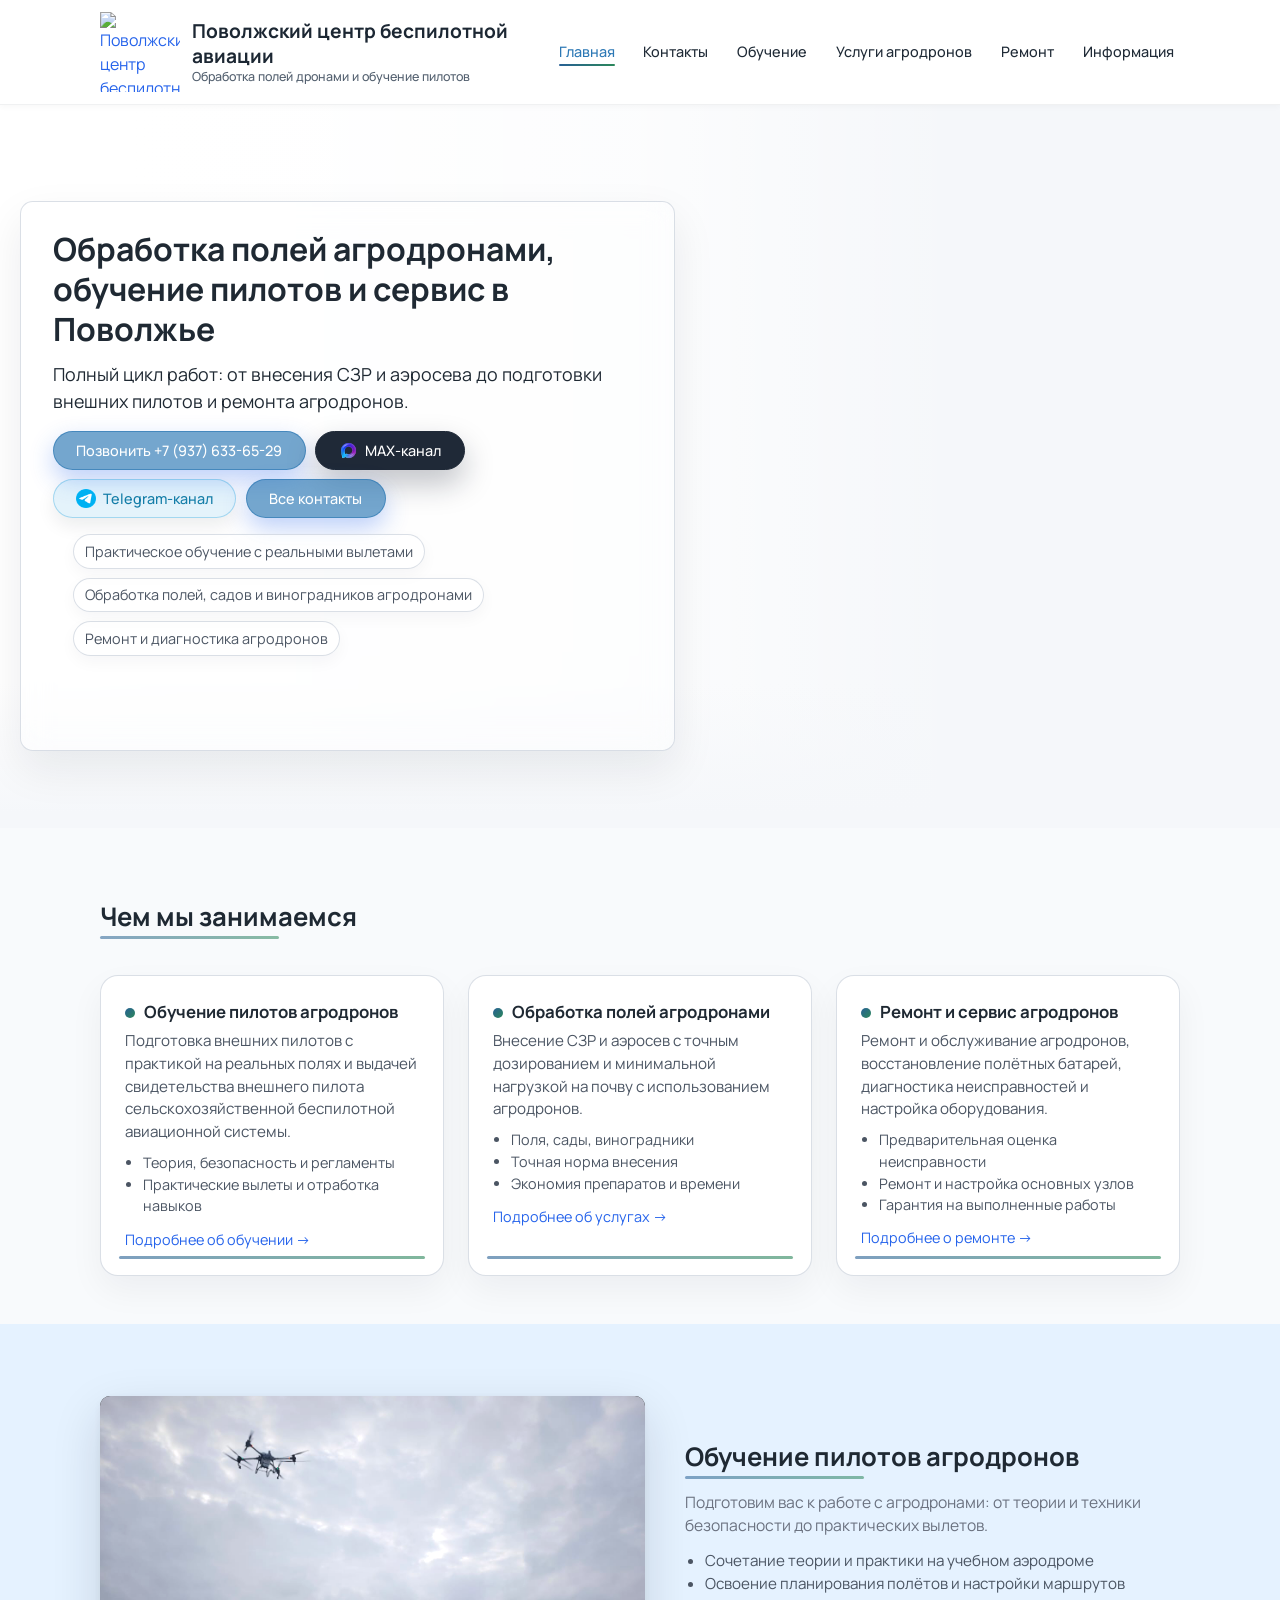
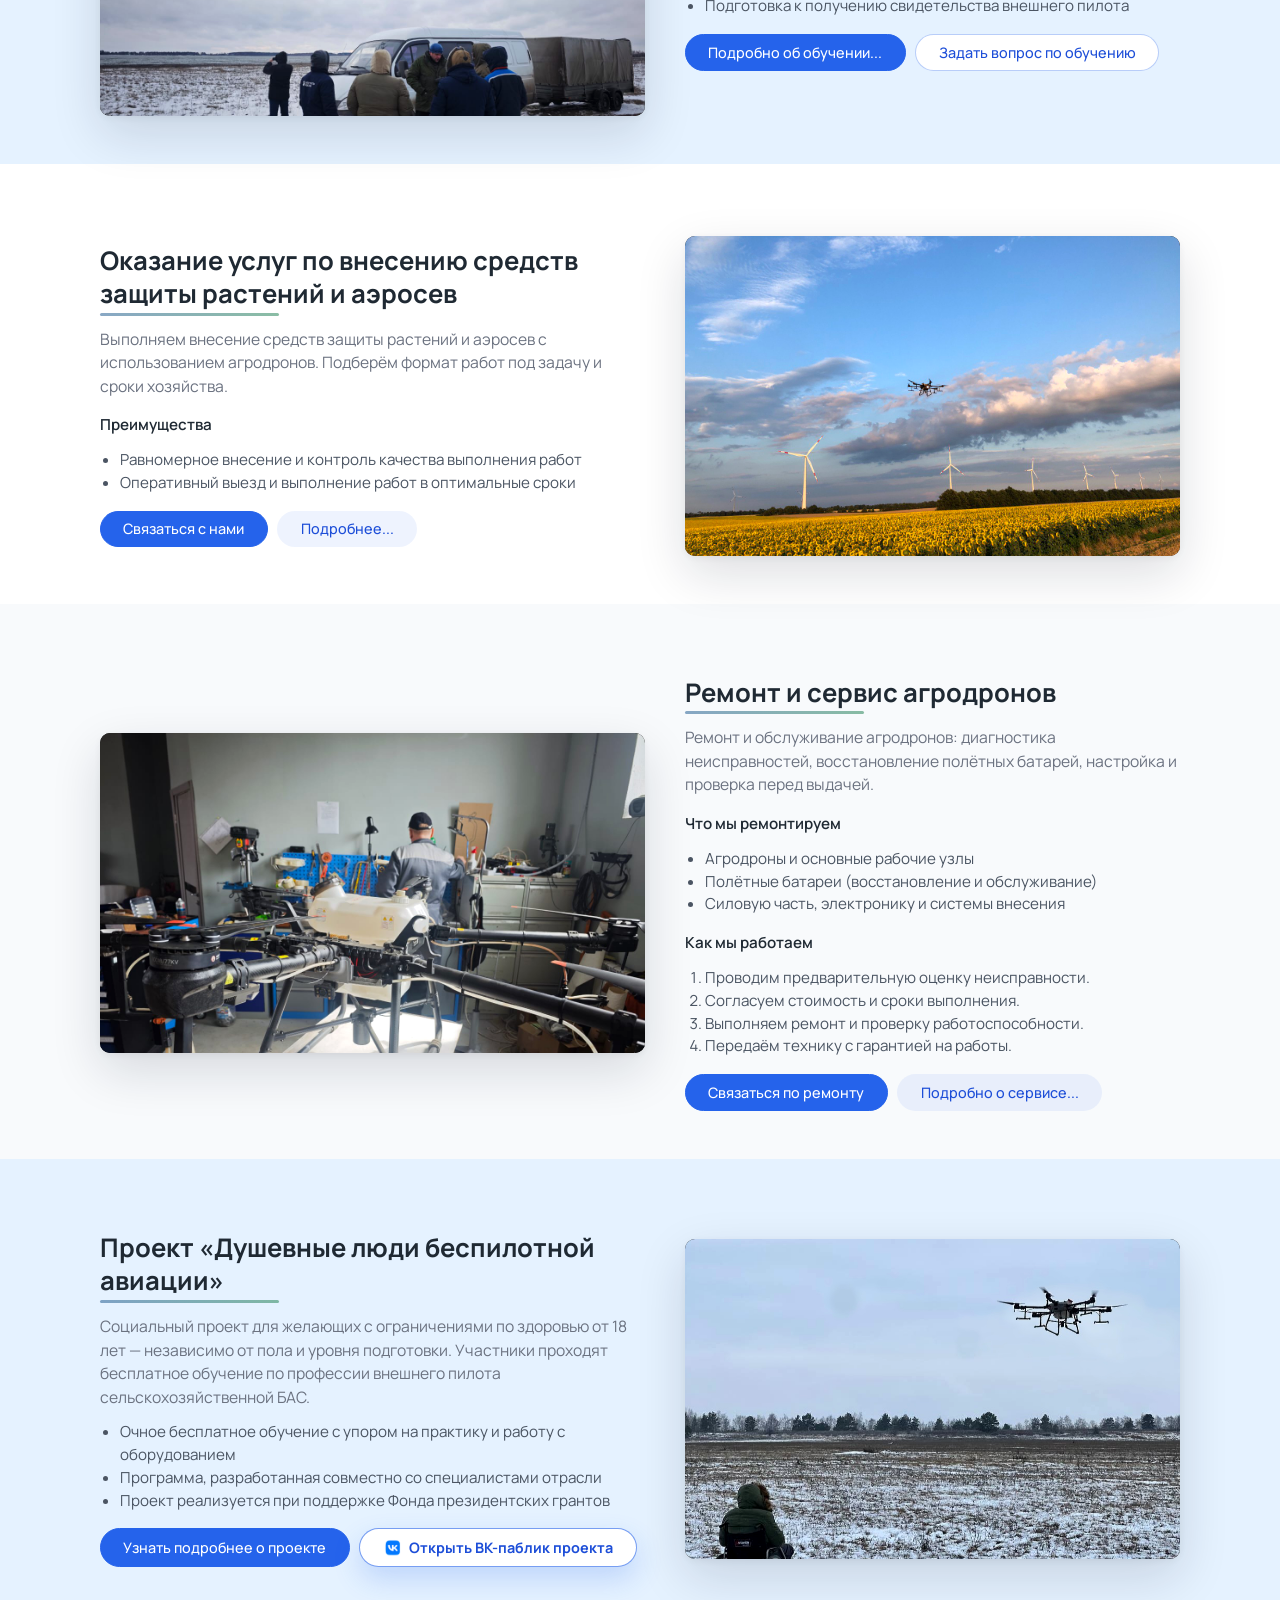
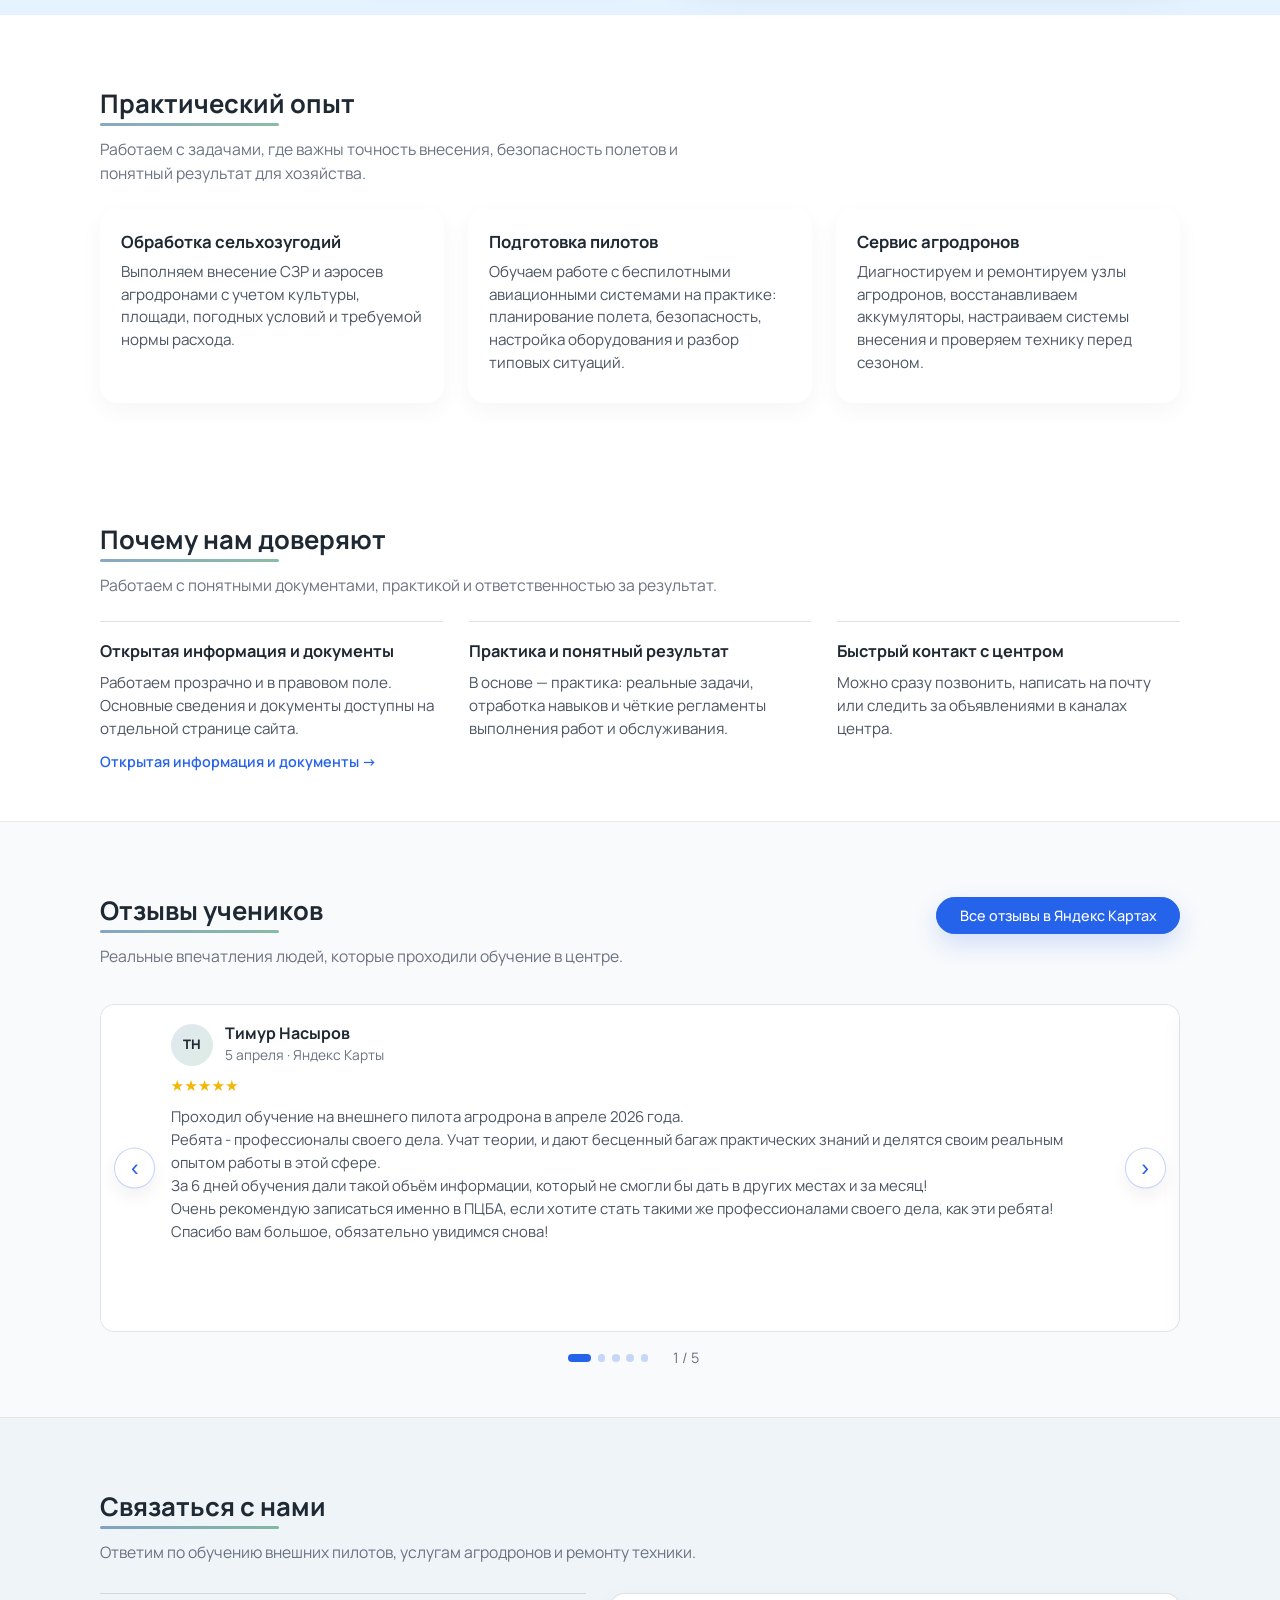
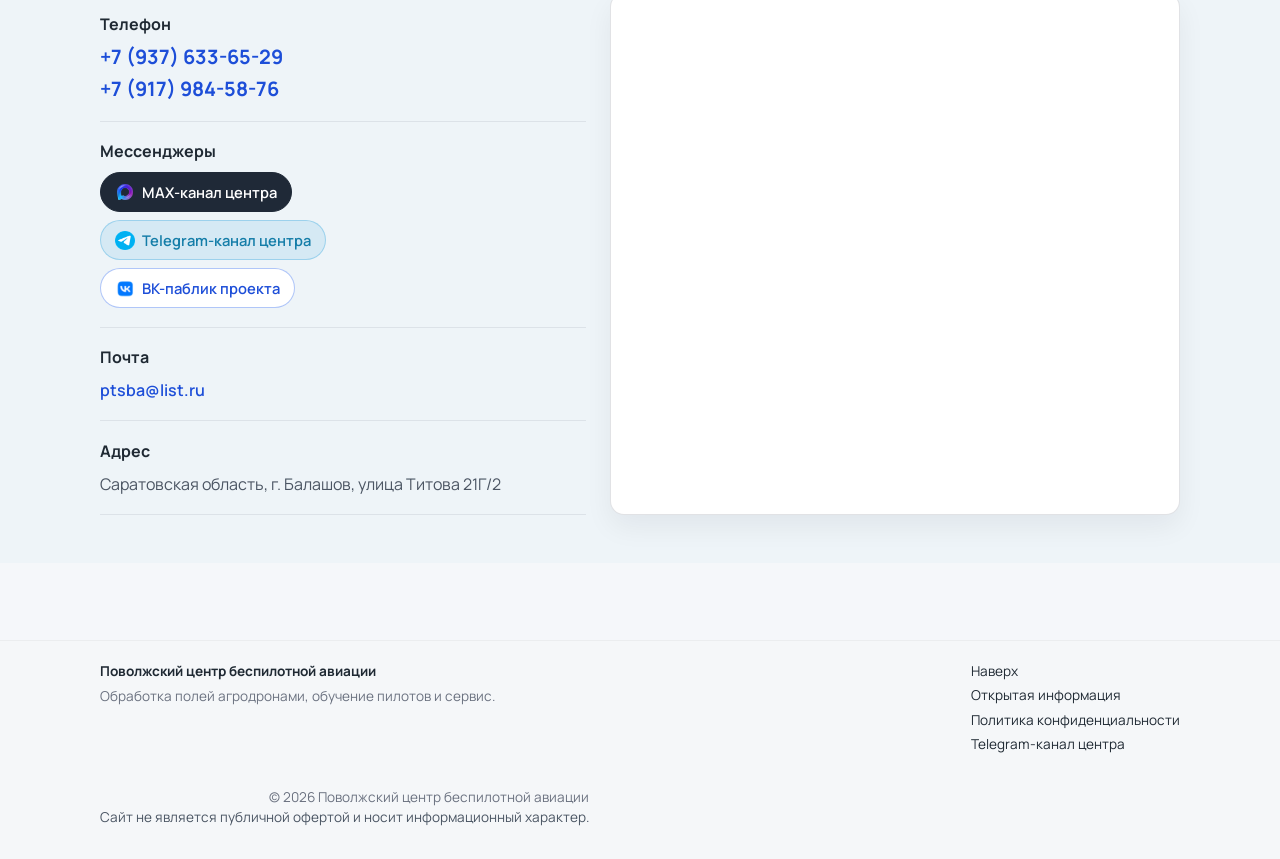
==== commit 99ac4ff3: "отзывы" ====
--- a/index.html
+++ b/index.html
@@ -153,7 +153,7 @@
     </div>
 </header>
 
-<main class="page-main">
+<main class="page-main page-main--home">
 
     <section class="hero" id="top">
         <div class="hero__inner container">
--- a/assets/style/site.min.css
+++ b/assets/style/site.min.css
@@ -1 +1 @@
-﻿:root{color-scheme:light;--page-bg:#f5f7fa;--text-main:#1f2933;--text-soft:#4b5563;--text-muted:#6b7280;--link-color:#2563eb;--link-hover-color:#1d4ed8;--border-subtle:rgba(15,23,42,0.06);--shadow-soft:0 2px 6px rgba(15,23,42,0.04);--layout-max-width:1120px;--layout-padding-x:1.25rem;--header-max-width:var(--layout-max-width);--header-padding-y:0.75rem;--header-padding-x:var(--layout-padding-x);--header-bg:#ffffff;--header-border-color:var(--border-subtle);--header-shadow:0 2px 6px rgba(0,0,0,0.03);--header-shadow-mobile:0 4px 18px rgba(0,0,0,0.06);--logo-size:80px;--logo-title-size:1.2rem;--logo-subtitle-size:0.78rem;--logo-title-color:#1c2733;--logo-subtitle-color:#53606f;--nav-gap:1.5rem;--nav-link-gap:1rem;--nav-link-font-size:0.9rem;--nav-link-color:#1f2a36;--nav-link-hover-color:#2c78b5;--nav-underline-start:#286095;--nav-underline-end:#2b875a;--footer-bg:#f5f7f9;--footer-border-color:rgba(0,0,0,0.04);--footer-text-color:#4a5563;--footer-muted-color:#6b7280;--footer-link-color:#1f2933;--footer-link-hover-color:#2c78b5;--footer-font-size:0.85rem;--footer-padding-y:1.25rem;--footer-padding-x:var(--layout-padding-x);--section-bg:#ffffff;--section-bg-soft:#f8fafc;--section-bg-accent:#e5f2ff;--section-padding-y:3rem;--card-bg:#ffffff;--card-radius:18px;--card-shadow:0 8px 24px rgba(15,23,42,0.04);--btn-radius:999px;--btn-font-size:0.9rem;--btn-hero-bg:rgba(44,120,181,0.66);--btn-hero-hover-bg:rgba(30,70,101,0.86);--btn-hero-color:#ffffff;--par:0.5;--m-peek:0;--m-progress:0%;--m-hero:0px;--m-media:0px;--m-rot:0deg;--tx:50%;--ty:50%;}@media (min-width:1440px){:root{--layout-max-width:1240px;}}@media (min-width:1920px){:root{--layout-max-width:1360px;}}*,*::before,*::after{box-sizing:border-box;}html,body{margin:0;padding:0;}body{font-family:"Manrope",system-ui,-apple-system,BlinkMacSystemFont,"Segoe UI",sans-serif;background:var(--page-bg);color:var(--text-main);line-height:1.5;font-size:clamp(16px,0.9vw,19px);}img{max-width:100%;height:auto;display:block;}a{color:var(--link-color);text-decoration:none;}a:hover{color:var(--link-hover-color);}p{margin:0 0 0.75rem;}h1,h2,h3,h4{margin:0 0 0.75rem;font-weight:700;}.btn{display:inline-flex;align-items:center;justify-content:center;gap:0.45rem;padding:0.55rem 1.4rem;border-radius:var(--btn-radius);border:1px solid transparent;font-size:var(--btn-font-size);font-weight:500;line-height:1.2;cursor:pointer;text-decoration:none;transition:background-color 0.18s ease,color 0.18s ease,border-color 0.18s ease,transform 0.1s ease;}.btn__icon{width:1.08rem;height:1.08rem;flex:0 0 auto;object-fit:contain;}.btn--max-channel .btn__icon,.btn--telegram-channel .btn__icon,.btn--vk-project .btn__icon{width:1.2rem;height:1.2rem;padding:0;border-radius:0;background:transparent;}.btn--primary{color:#ffffff;background:var(--link-color);border-color:var(--link-color);}.btn--primary:hover{background:var(--link-hover-color);border-color:var(--link-hover-color);}.btn--outline{color:var(--link-hover-color);background:#ffffff;border-color:rgba(37,99,235,0.32);}.btn--outline:hover{color:#ffffff;background:var(--link-color);border-color:var(--link-color);}.btn--ghost{color:var(--link-hover-color);background:rgba(37,99,235,0.08);border-color:transparent;}.btn--ghost:hover{background:rgba(37,99,235,0.14);}.btn--telegram-channel{color:#147da8;background:rgba(34,158,217,0.12);border-color:rgba(34,158,217,0.32);}.btn--telegram-channel:hover{color:#ffffff;background:#178ac0;border-color:#178ac0;}.btn--max-channel{color:#ffffff;background:#1f2937;border-color:#1f2937;}.btn--max-channel:hover{color:#ffffff;background:#111827;border-color:#111827;}.btn--vk-project{color:#1d4ed8;background:rgba(37,99,235,0.1);border-color:rgba(37,99,235,0.24);}.btn--vk-project:hover{color:#ffffff;background:#2563eb;border-color:#2563eb;}.btn--vk-project-strong{color:#1d4ed8;background:#ffffff;border-color:rgba(37,99,235,0.62);box-shadow:0 12px 28px rgba(37,99,235,0.2);font-weight:700;}.btn--vk-project-strong:hover{color:#ffffff;background:#1d4ed8;border-color:#1d4ed8;box-shadow:0 14px 32px rgba(37,99,235,0.28);}.js-reveal{opacity:0;transform:translateY(10px);transition:opacity 0.45s ease,transform 0.45s ease;}.js-reveal.is-visible{opacity:1;transform:translateY(0);}.js-toast{position:fixed;left:50%;bottom:20px;transform:translate(-50%,10px);opacity:0;padding:0.7rem 0.95rem;border-radius:14px;background:rgba(17,24,39,0.92);color:#fff;font-size:0.9rem;box-shadow:0 10px 30px rgba(0,0,0,0.25);z-index:9999;transition:opacity 0.2s ease,transform 0.2s ease;cursor:pointer;max-width:min(92vw,520px);text-align:center;}.js-toast.is-show{opacity:1;transform:translate(-50%,0);}.js-to-top{position:fixed;right:18px;bottom:18px;width:44px;height:44px;border-radius:999px;border:1px solid rgba(148,163,184,0.55);background:rgba(255,255,255,0.85);backdrop-filter:blur(10px);-webkit-backdrop-filter:blur(10px);box-shadow:0 10px 24px rgba(15,23,42,0.10);cursor:pointer;opacity:0;transform:translateY(10px);pointer-events:none;transition:opacity 0.18s ease,transform 0.18s ease;z-index:9999;}.js-to-top.is-show{opacity:1;transform:translateY(0);pointer-events:auto;}@keyframes hero-card-float{0%,100%{transform:translateY(0);}50%{transform:translateY(-4px);}}@media (max-width:1024px) and (orientation:portrait){.hero{transform:translateZ(0);}.hero .btn{box-shadow:0 10px 24px rgba(15,23,42,0.10);}.m-scrollbar{position:fixed;left:0;top:0;height:3px;width:var(--m-progress,0%);background:rgba(37,99,235,0.9);z-index:99998;transition:width 0.08s linear;}}@media (hover:none) and (pointer:coarse){.btn,.site-nav__link,.site-nav__toggle{position:relative;overflow:hidden;}.tap-ripple{position:absolute;border-radius:999px;transform:scale(0);opacity:0.35;pointer-events:none;background:rgba(37,99,235,0.35);animation:ripple 520ms ease-out forwards;}@keyframes ripple{to{transform:scale(3.2);opacity:0;}}}@media (hover:hover) and (pointer:fine){.site-nav__link{position:relative;overflow:hidden;transition:transform 0.16s ease,color 0.16s ease;}.site-nav__link::before{content:"";position:absolute;inset:0;opacity:0;transform:translateX(-18%);transition:opacity 0.16s ease,transform 0.22s ease;background:radial-gradient(circle at 20% 50%,rgba(37,99,235,0.18),transparent 55%);pointer-events:none;}.site-nav__link::after{content:"";position:absolute;left:10px;right:10px;bottom:6px;height:2px;border-radius:999px;background:rgba(37,99,235,0.85);transform:scaleX(0);transform-origin:left;transition:transform 0.22s ease;pointer-events:none;}.site-nav__link:hover{transform:translateY(-1px);}.site-nav__link:hover::before{opacity:1;transform:translateX(0);}.site-nav__link:hover::after{transform:scaleX(1);}}@media (max-width:1024px) and (orientation:portrait){.m-reveal{opacity:0;transform:translateY(10px);transition:opacity 0.45s ease,transform 0.45s ease;will-change:opacity,transform;}.m-reveal.is-visible{opacity:1;transform:translateY(0);}.hero__inner{transform:translate3d(0,calc(var(--m-hero,0px)),0);transition:transform 0.08s linear;will-change:transform;}}@media (prefers-reduced-motion:reduce){.m-scrollbar{display:none !important;}.m-reveal{transition:none !important;transform:none !important;opacity:1 !important;}.hero__inner{transform:none !important;transition:none !important;}}@media (max-width:640px){body{font-size:16px;}.btn{max-width:100%;padding:0.5rem 1rem;font-size:0.88rem;white-space:normal;text-align:center;}}.page-main{padding-top:clamp(24px,4vw,48px);padding-bottom:clamp(48px,6vw,88px);}.page-main .section{padding-top:clamp(40px,6vw,72px);}.page-title{margin:0 0 12px;font-size:clamp(28px,4vw,40px);line-height:1.15;}.page-lead{margin:0 0 24px;max-width:72ch;opacity:0.9;}.breadcrumbs{display:flex;flex-wrap:wrap;gap:8px;align-items:center;margin:0 0 18px;font-size:14px;opacity:0.85;}.breadcrumbs a{text-decoration:none;}.page{min-height:100vh;display:flex;flex-direction:column;}.page-main{flex:1 0 auto;}.site-footer{flex-shrink:0;}.container{width:100%;max-width:var(--layout-max-width);margin:0 auto;padding-inline:var(--layout-padding-x);}.grid{display:grid;gap:1.5rem;}.grid--2{grid-template-columns:repeat(2,minmax(0,1fr));}.grid--3{grid-template-columns:repeat(3,minmax(0,1fr));}@media (max-width:960px){.grid--3{grid-template-columns:repeat(2,minmax(0,1fr));}}@media (max-width:640px){.grid--2,.grid--3{grid-template-columns:minmax(0,1fr);}}.site-header{position:sticky;top:0;z-index:100;background:var(--header-bg);border-bottom:1px solid var(--header-border-color);box-shadow:var(--header-shadow);}.site-header__inner{max-width:var(--header-max-width);margin:0 auto;padding:var(--header-padding-y) var(--header-padding-x);display:flex;align-items:center;justify-content:space-between;gap:1.5rem;}.site-header__logo{display:inline-flex;align-items:center;gap:0.75rem;text-decoration:none;}.site-header__logo-img{display:block;width:var(--logo-size);height:var(--logo-size);object-fit:contain;}.site-header__logo-text{display:flex;flex-direction:column;}.site-header__logo-title{font-size:var(--logo-title-size);font-weight:700;line-height:1.3;color:var(--logo-title-color);}.site-header__logo-subtitle{font-size:var(--logo-subtitle-size);font-weight:500;line-height:1.3;color:var(--logo-subtitle-color);}.site-nav{display:flex;align-items:center;gap:var(--nav-gap);}.site-nav__toggle{display:none;border:none;background:transparent;font-size:1.4rem;cursor:pointer;}.site-nav__list{display:flex;align-items:center;gap:var(--nav-link-gap);list-style:none;margin:0;padding:0;}.site-nav__link{position:relative;display:inline-flex;align-items:center;padding:0.35rem 0.4rem;font-size:var(--nav-link-font-size);font-weight:500;text-decoration:none;color:var(--nav-link-color);white-space:nowrap;transition:color 0.15s ease;}.site-nav__link::after{content:"";position:absolute;left:0.4rem;right:0.4rem;bottom:0.15rem;height:2px;border-radius:999px;background:linear-gradient( 90deg,var(--nav-underline-start),var(--nav-underline-end) );transform:scaleX(0);transform-origin:center;transition:transform 0.18s ease-out;}.site-nav__link:hover{color:var(--nav-link-hover-color);}.site-nav__link:hover::after{transform:scaleX(1);}@media (max-width:1150px){.site-header{--logo-size:60px;--logo-title-size:1.1rem;}}@media (max-width:995px){.site-header{--nav-link-font-size:0.85rem;}.site-nav__list{gap:0.8rem;}}@media (max-width:860px){.site-header{--logo-size:50px;--logo-title-size:1rem;}}@media (max-width:872px){.site-header__inner{padding:0.5rem 1rem;}.site-header{--logo-size:48px;--logo-title-size:0.9rem;--logo-subtitle-size:0.7rem;--nav-link-font-size:0.9rem;}.site-nav__toggle{display:inline-flex;}.site-nav__list{position:absolute;inset-inline:0;top:100%;margin-top:0;padding:0.5rem 1rem 0.8rem;flex-direction:column;align-items:flex-start;gap:0.4rem;background:var(--header-bg);border-bottom:1px solid var(--header-border-color);box-shadow:var(--header-shadow-mobile);max-height:0;overflow:hidden;opacity:0;pointer-events:none;transition:max-height 0.2s ease,opacity 0.18s ease;}.site-nav__list.is-open{max-height:260px;opacity:1;pointer-events:auto;}.site-nav__link{padding:0.25rem 0;}}@media (min-width:625px) and (max-width:872px){.site-header{--logo-size:60px;--logo-title-size:1.1rem;--logo-subtitle-size:0.8rem;--nav-link-font-size:0.9rem;}}.site-footer{background:var(--footer-bg);border-top:1px solid var(--footer-border-color);font-size:var(--footer-font-size);color:var(--footer-text-color);}.site-footer__inner{max-width:var(--header-max-width);margin:0 auto;padding:var(--footer-padding-y) var(--footer-padding-x);display:flex;align-items:flex-start;justify-content:space-between;gap:2rem;flex-wrap:wrap;}.site-footer__title{margin:0 0 0.3rem;font-weight:700;color:var(--footer-link-color);}.site-footer__text{margin:0;color:var(--footer-muted-color);}.site-footer__nav{list-style:none;padding:0;margin:0;display:flex;flex-direction:column;gap:0.25rem;}.site-footer__nav a{text-decoration:none;color:var(--footer-link-color);transition:color 0.15s ease;}.site-footer__nav a:hover{color:var(--footer-link-hover-color);}.site-footer__copy{margin:0;color:var(--footer-muted-color);text-align:right;}@media (max-width:720px){.site-footer__inner{flex-direction:column;align-items:flex-start;gap:1rem;}.site-footer__copy{text-align:left;}}@media (max-width:480px){.site-footer__inner{padding-inline:1rem;}.site-footer__title{font-size:0.95rem;}}.site-nav__link.is-active{color:var(--nav-link-hover-color);}.site-nav__link.is-active::after{transform:scaleX(1);}.site-header.site-header--scrolled{box-shadow:0 10px 26px rgba(15,23,42,0.06);}.section{padding-block:var(--section-padding-y);background:var(--section-bg);}.section--light{background:var(--section-bg-soft);}.section--accent{background:var(--section-bg-accent);}.section--trust{background:#ffffff;}.section--contacts{background:#eef4f8;border-top:1px solid rgba(15,23,42,0.06);}.section__inner{max-width:var(--layout-max-width);margin:0 auto;padding-inline:var(--layout-padding-x);}.section__inner--split{display:grid;grid-template-columns:minmax(0,1.1fr) minmax(0,1fr);gap:2.5rem;align-items:center;}.section__header{margin-bottom:1.5rem;}.section__title{font-size:clamp(1.6rem,2vw,2.1rem);line-height:1.3;}.section__title{position:relative;display:inline-block;padding-bottom:0.35rem;}.section__title::after{content:"";position:absolute;left:0;bottom:0;width:clamp(120px,14vw,220px);height:3px;border-radius:999px;background:linear-gradient( 90deg,var(--nav-underline-start),var(--nav-underline-end) );opacity:0.55;}.section__subtitle{font-size:0.98rem;color:var(--text-muted);max-width:40rem;}.section__label{margin-top:1rem;font-size:0.95rem;font-weight:600;}.section__list{margin:0.4rem 0 0.8rem;padding-left:1.25rem;font-size:0.95rem;color:var(--text-soft);}.section__list--ordered{list-style:decimal;}.section__actions{display:flex;flex-wrap:wrap;gap:0.6rem;margin-top:1rem;}@media (max-width:640px){.section{padding-block:2.2rem;}.section__title{font-size:1.2rem;}.section__actions{flex-direction:column;align-items:stretch;}}.card{background:var(--card-bg);border-radius:var(--card-radius);box-shadow:var(--card-shadow);padding:1.25rem 1.3rem;}.card__title{font-size:1.05rem;margin-bottom:0.4rem;}.card__text{font-size:0.95rem;color:var(--text-soft);margin-bottom:0.5rem;}.card__list{margin:0 0 0.6rem;padding-left:1.1rem;font-size:0.9rem;color:var(--text-soft);}.card__link{font-size:0.9rem;}.trust-grid{display:grid;grid-template-columns:repeat(3,minmax(0,1fr));gap:1.6rem;}.trust-block{padding-top:1.05rem;border-top:1px solid rgba(15,23,42,0.12);}.trust-block__title{margin:0 0 0.55rem;font-size:1.02rem;}.trust-block__text{margin:0;font-size:0.95rem;color:var(--text-soft);}.trust-block__link{display:inline-flex;margin-top:0.65rem;font-size:0.9rem;font-weight:600;}.section--reviews{background:#f8fafc;border-top:1px solid rgba(15,23,42,0.06);}.reviews-header{display:flex;align-items:flex-start;justify-content:space-between;gap:1.2rem;}.reviews-header__link{flex:0 0 auto;margin-top:0.2rem;box-shadow:0 10px 24px rgba(37,99,235,0.18);}.reviews-carousel{display:grid;gap:0.95rem;}.reviews-viewport{position:relative;overflow:hidden;border-radius:14px;}.reviews-track{display:flex;transition:transform 0.28s ease;will-change:transform;}.review-card{flex:0 0 100%;display:flex;flex-direction:column;gap:0.75rem;padding:1.15rem 4.35rem;border:1px solid rgba(148,163,184,0.28);border-radius:14px;background:#ffffff;box-shadow:0 10px 26px rgba(15,23,42,0.04);}.review-card__top{display:flex;align-items:center;gap:0.75rem;}.review-card__avatar{flex:0 0 auto;width:42px;height:42px;display:inline-flex;align-items:center;justify-content:center;border-radius:50%;background:linear-gradient(135deg,rgba(40,96,149,0.14),rgba(43,135,90,0.16));color:var(--text-main);font-size:0.82rem;font-weight:800;}.review-card__name{margin:0;font-size:1rem;line-height:1.25;}.review-card__meta{margin:0.12rem 0 0;color:var(--text-muted);font-size:0.86rem;}.review-card__stars{margin:0;color:#f2b705;letter-spacing:0;font-size:0.95rem;line-height:1;}.review-card__text{margin:0;color:var(--text-soft);font-size:0.93rem;line-height:1.55;}.reviews-controls{display:flex;align-items:center;justify-content:center;gap:0.75rem;}.reviews-dots{display:flex;align-items:center;gap:0.42rem;}.reviews-dot{width:0.48rem;height:0.48rem;padding:0;border:0;border-radius:999px;background:rgba(37,99,235,0.24);cursor:pointer;transition:width 0.18s ease,background-color 0.18s ease;}.reviews-dot.is-active{width:1.4rem;background:var(--link-color);}.reviews-arrow{position:absolute;top:50%;z-index:2;width:2.55rem;height:2.55rem;display:inline-flex;align-items:center;justify-content:center;border:1px solid rgba(37,99,235,0.28);border-radius:50%;background:#ffffff;color:var(--link-color);font-size:1.45rem;line-height:1;cursor:pointer;box-shadow:0 8px 18px rgba(15,23,42,0.06);transform:translateY(-50%);transition:border-color 0.18s ease,background-color 0.18s ease,transform 0.18s ease;}.reviews-arrow[data-reviews-prev]{left:0.9rem;}.reviews-arrow[data-reviews-next]{right:0.9rem;}.reviews-arrow:hover{border-color:rgba(37,99,235,0.55);background:rgba(37,99,235,0.06);transform:translateY(-50%) scale(1.03);}.reviews-count{min-width:3.2rem;color:var(--text-muted);font-size:0.9rem;text-align:center;}@media (prefers-reduced-motion:reduce){.reviews-track,.reviews-dot,.reviews-arrow{transition:none;}}.contacts{display:grid;gap:0.8rem;margin-top:0.8rem;}.contacts__item{font-size:0.95rem;}.contacts__label{margin:0 0 0.1rem;font-weight:600;}.contacts__value{margin:0;color:var(--text-soft);}.contact-section__header{margin-bottom:1.8rem;}.contact-layout{display:grid;grid-template-columns:minmax(0,0.92fr) minmax(320px,1.08fr);gap:1.5rem;align-items:stretch;}.contact-grid{display:grid;grid-template-columns:minmax(280px,1.1fr) minmax(240px,0.9fr);gap:0;align-items:start;border-top:1px solid rgba(15,23,42,0.12);border-bottom:1px solid rgba(15,23,42,0.08);}.contact-layout .contact-grid{grid-template-columns:minmax(0,1fr);}.contact-item{min-height:100%;padding:1.1rem 1.25rem 1.15rem 0;border-top:1px solid rgba(15,23,42,0.08);}.contact-item:nth-child(1),.contact-item:nth-child(2){border-top:0;}.contact-layout .contact-item:nth-child(2){border-top:1px solid rgba(15,23,42,0.08);}.contact-item:nth-child(odd){padding-right:1.5rem;border-right:1px solid rgba(15,23,42,0.08);}.contact-item:nth-child(even){padding-left:1.5rem;padding-right:0;}.contact-layout .contact-item:nth-child(odd),.contact-layout .contact-item:nth-child(even){padding-left:0;padding-right:0;border-right:0;}.contact-item__label{margin:0 0 0.55rem;color:var(--text-main);font-size:1rem;}.contact-item__links{display:grid;gap:0.5rem;}.contact-phone{display:inline-flex;width:fit-content;color:var(--link-hover-color);font-size:clamp(1.05rem,1.6vw,1.24rem);font-weight:700;line-height:1.25;text-decoration:none;}.contact-phone:hover,.contact-link:hover,.contact-channel:hover{color:var(--link-color);}.contact-link,.contact-channel{display:inline-flex;width:fit-content;color:var(--link-hover-color);font-weight:600;text-decoration:none;}.contact-channel{align-items:center;gap:0.45rem;padding:0.5rem 0.9rem;border:1px solid rgba(34,158,217,0.32);border-radius:var(--btn-radius);background:rgba(34,158,217,0.12);color:#147da8;font-size:0.92rem;}.contact-channel:hover{background:#178ac0;color:#ffffff;}.contact-channel--max{border-color:#1f2937;background:#1f2937;color:#ffffff;}.contact-channel--max:hover{background:#111827;}.contact-channel--vk{border-color:rgba(37,99,235,0.36);background:#ffffff;color:#1d4ed8;}.contact-channel--vk:hover{background:#2563eb;color:#ffffff;}.contact-channel__icon{width:1.2rem;height:1.2rem;padding:0;border-radius:0;background:transparent;object-fit:contain;flex:0 0 auto;}.contact-item__text{margin:0;color:var(--text-soft);}.contact-map{border-radius:14px;overflow:hidden;border:1px solid rgba(15,23,42,0.12);box-shadow:0 12px 28px rgba(15,23,42,0.06);background:#ffffff;min-height:100%;}.contact-map__frame{display:block;width:100%;height:100%;min-height:330px;border:0;}.section__media{display:flex;justify-content:stretch;align-items:stretch;width:100%;}.section__image-placeholder{width:100%;max-width:none;height:clamp(260px,26vw,420px);border-radius:12px;overflow:hidden;background:#000;}.section__image-placeholder img{width:100%;height:100%;display:block;object-fit:cover;}@media (min-width:1280px){.section__image-placeholder{height:clamp(320px,22vw,460px);}}@media (min-width:1600px){.section__image-placeholder{height:clamp(360px,20vw,520px);}}@media (max-width:960px){.section__inner--split{grid-template-columns:minmax(0,1fr);gap:1.8rem;}.section__media{order:-1;margin-bottom:0.6rem;}.section__image-placeholder{width:100%;height:clamp(220px,45vw,320px);border-radius:0;}.trust-grid{grid-template-columns:minmax(0,1fr);gap:1.25rem;}.reviews-header{flex-direction:column;align-items:stretch;}.reviews-header__link{width:fit-content;}.contact-grid{grid-template-columns:repeat(2,minmax(0,1fr));}.contact-layout{grid-template-columns:minmax(0,1fr);}.contact-map__frame{height:320px;min-height:320px;}.contact-item--phones,.contact-item--address{grid-column:auto;grid-row:auto;}}@media (max-width:640px){.section{padding-block:1.9rem;}.section__inner--split{gap:1.4rem;}.section__header{margin-bottom:1.1rem;}.card{padding:1rem;border-radius:14px;}.review-card{padding:1rem 3.15rem;border-radius:12px;}.reviews-controls{justify-content:center;gap:0.65rem;}.reviews-arrow{width:2.25rem;height:2.25rem;font-size:1.25rem;}.reviews-arrow[data-reviews-prev]{left:0.45rem;}.reviews-arrow[data-reviews-next]{right:0.45rem;}.review-card__text{font-size:0.9rem;line-height:1.5;}.review-card__avatar{width:38px;height:38px;}.contact-section__header{margin-bottom:1.15rem;}.contact-section .section__subtitle{max-width:100%;font-size:0.94rem;line-height:1.45;}.contact-grid{grid-template-columns:minmax(0,1fr);}.contact-item,.contact-item:nth-child(odd),.contact-item:nth-child(even){padding:0.78rem 0;border-right:0;border-top:1px solid rgba(15,23,42,0.08);}.contact-item:first-child{border-top:0;}.contact-item__label{margin-bottom:0.38rem;font-size:0.95rem;}.contact-item__links{gap:0.3rem;}.contact-phone{font-size:1rem;line-height:1.3;overflow-wrap:anywhere;}.contact-link,.contact-channel,.contact-item__text{font-size:0.94rem;}.contact-channel{max-width:100%;padding:0.45rem 0.78rem;white-space:normal;text-align:center;}.contact-item__text{overflow-wrap:anywhere;word-break:normal;}.contact-map__frame{height:300px;min-height:300px;}}.section[data-parallax="services"]::before,.section[data-parallax="services"]::after{content:none !important;}.section__image-placeholder{position:relative;border:none !important;outline:none !important;border-radius:0;overflow:hidden;box-shadow:0 18px 50px rgba(15,23,42,0.14),0 2px 10px rgba(15,23,42,0.06);transform:perspective(1200px) rotateZ(calc((var(--par,0.5) - 0.5) * 2.4deg)) translateY(calc((0.5 - var(--par,0.5)) * 10px));transition:transform 0.18s ease;will-change:transform;}.section__image-placeholder picture,.section__image-placeholder img{display:block;width:100%;}.section__image-placeholder img{transform:scale(1.01);transition:transform 0.35s ease,filter 0.35s ease;filter:contrast(1.03) saturate(1.06);}.section__image-placeholder::before{content:"";position:absolute;inset:0;pointer-events:none;background:radial-gradient(circle at 12% 18%,rgba(255,255,255,0.14),transparent 46%),radial-gradient(circle at 50% 120%,rgba(0,0,0,0.18),transparent 50%);opacity:1;}.section__image-placeholder::after{content:"";position:absolute;inset:-50%;pointer-events:none;opacity:0;transform:translate3d(-25%,-30%,0) rotate(12deg);transition:opacity 0.22s ease,transform 0.35s ease;background:linear-gradient( 120deg,transparent 40%,rgba(255,255,255,0.20) 50%,transparent 60% );}.section__image-placeholder:hover::after{opacity:1;transform:translate3d(0,0,0) rotate(12deg);}.section__image-placeholder:hover img{transform:scale(1.04);filter:contrast(1.05) saturate(1.10);}@media (hover:none) and (pointer:coarse){body.is-first-visit .section__image-placeholder::after{opacity:calc(var(--m-peek,0) * 0.55);transform:translate3d( calc((1 - var(--m-peek,0)) * -14%),calc((1 - var(--m-peek,0)) * -16%),0 ) rotate(12deg);transition:opacity 0.08s linear,transform 0.08s linear;}body.is-first-visit .section__image-placeholder img{transform:scale(calc(1.01 + var(--m-peek,0) * 0.025));filter:contrast(calc(1.03 + var(--m-peek,0) * 0.03)) saturate(calc(1.06 + var(--m-peek,0) * 0.05));transition:transform 0.08s linear,filter 0.08s linear;}}.page-main .section__image-placeholder,.page .section__image-placeholder,body .section__image-placeholder{border-radius:10px !important;}.hero{padding-block:0rem 3rem;position:relative;overflow:hidden;background-image:linear-gradient( to bottom,rgba(255,255,255,0) 90%,var(--page-bg) 98% ),linear-gradient( 90deg,rgba(255,255,255,1) 0%,rgba(255,255,255,1) 10%,rgba(255,255,255,0.96) 25%,rgba(255,255,255,0.7) 50%,rgba(255,255,255,0.0) 75% ),url("../img/hero/drone-1500p.jpg");background-repeat:no-repeat;background-size:cover;background-position:right center;}.hero::before{content:"";position:absolute;inset:0;pointer-events:none;background-image:linear-gradient(to right,rgba(15,23,42,0.04) 1px,transparent 1px),linear-gradient(to bottom,rgba(15,23,42,0.03) 1px,transparent 1px);background-size:48px 48px;opacity:0.35;}.hero::after{content:"";position:absolute;top:-140px;right:-180px;width:520px;height:520px;pointer-events:none;background:radial-gradient( circle,rgba(43,135,90,0.18),transparent 70% );filter:blur(44px);opacity:0.95;}.hero__inner,.hero__content{position:relative;z-index:1;}.hero__content{border:1px solid rgba(148,163,184,0.35);box-shadow:0 18px 44px rgba(15,23,42,0.08);}.hero__facts{list-style:none;padding-left:0;margin-top:1rem;display:flex;flex-wrap:wrap;gap:0.55rem;}.hero__facts li{padding:0.35rem 0.7rem;border-radius:999px;background:rgba(255,255,255,0.62);border:1px solid rgba(148,163,184,0.35);box-shadow:0 6px 16px rgba(15,23,42,0.04);font-size:0.9rem;}@media (max-width:640px){.hero::before{background-size:64px 64px;opacity:0.22;}.hero::after{width:380px;height:380px;top:-120px;right:-200px;filter:blur(40px);}}@media (max-width:2000px){.hero{background-image:linear-gradient( to bottom,rgba(255,255,255,0) 80%,var(--page-bg) 98% ),linear-gradient( 90deg,rgba(255,255,255,1) 0%,rgba(255,255,255,1) 10%,rgba(255,255,255,0.96) 25%,rgba(255,255,255,0.7) 50%,rgba(255,255,255,0.0) 75% ),url("../img/hero/drone-1500.jpg");background-size:cover;background-position:center center;}}@media (max-width:1000px){.hero{background-image:linear-gradient( to bottom,rgba(255,255,255,0) 90%,var(--page-bg) 98% ),linear-gradient( 90deg,rgba(255,255,255,1) 0%,rgba(255,255,255,1) 10%,rgba(255,255,255,0.96) 25%,rgba(255,255,255,0.7) 50%,rgba(255,255,255,0.0) 75% ),url("../img/hero/drone-1000.jpg");background-size:cover;background-position:center bottom;}}@media (max-width:750px){.hero{background-image:linear-gradient( to bottom,rgba(255,255,255,0) 90%,var(--page-bg) 98% ),linear-gradient( 90deg,rgba(255,255,255,1) 0%,rgba(255,255,255,1) 10%,rgba(255,255,255,0.96) 25%,rgba(255,255,255,0.7) 50%,rgba(255,255,255,0.0) 75% ),url("../img/hero/drone-800.jpg");background-size:cover;background-position:center bottom;}}.hero__inner{margin:0 auto;padding-inline:var(--layout-padding-x);display:grid;grid-template-columns:minmax(0,1.2fr) minmax(0,1fr);gap:2.5rem;align-items:stretch;padding-block:2rem 2rem;border-radius:4px;min-height:clamp(420px,70vh,900px);}@media (min-width:2000px){.hero__inner{grid-template-columns:3fr 2fr;}}@media (min-width:900px){.hero__inner{max-width:100%;}}.hero__content{border-radius:0.8rem;padding:1.7rem 2rem;background:rgba(255,255,255,0.35);backdrop-filter:blur(14px);-webkit-backdrop-filter:blur(14px);min-height:90%;margin:0;}.hero__title{font-size:clamp(2rem,2.4vw,2.8rem);line-height:1.25;margin-bottom:0.75rem;}@media (max-width:1100px){.hero__title{font-size:1.7rem;}}.hero__subtitle{font-size:clamp(1.1rem,1.4vw,1.5rem);margin-bottom:1rem;}.hero__actions{display:flex;flex-wrap:wrap;gap:0.6rem;margin-bottom:1rem;}.hero__facts{margin:0;padding-left:1.25rem;font-size:0.95rem;color:var(--text-soft);}.hero__media{justify-self:center;}.hero__btn{background:var(--btn-hero-bg);color:var(--btn-hero-color);border-color:var(--btn-hero-bg);box-shadow:0 10px 24px rgba(37,99,235,0.30);}.hero__btn:hover{background:var( --btn-hero-hover-bg);border-color:var( --btn-hero-hover-bg);color:var(--btn-hero-color);box-shadow:0 12px 26px rgba(37,99,235,0.38);}.hero__btn.btn--max-channel{background:#1f2937;border-color:#1f2937;color:#ffffff;box-shadow:0 14px 30px rgba(15,23,42,0.26);}.hero__btn.btn--max-channel:hover{background:#111827;border-color:#111827;color:#ffffff;box-shadow:0 16px 34px rgba(15,23,42,0.32);}.hero__btn.btn--telegram-channel{background:rgba(34,158,217,0.12);border-color:rgba(34,158,217,0.34);color:#147da8;box-shadow:0 8px 18px rgba(15,23,42,0.08);}.hero__btn.btn--telegram-channel:hover{background:#178ac0;border-color:#178ac0;color:#ffffff;}@media (min-width:800px){.hero__content{margin-top:2rem;margin-bottom:2rem;}}@media (min-width:1000px){.hero__content{margin-top:4rem;margin-bottom:4rem;}}@media (max-width:890px){.hero__inner{grid-template-columns:2fr 1fr;}.hero__media{order:-1;}}@media (max-width:750px){.hero__inner{grid-template-columns:3fr 1fr;}}@media (max-width:705px){.hero__inner{grid-template-columns:4fr 1fr;}}@media (max-width:640px){.hero__inner{grid-template-columns:1fr;}}@media (max-width:640px){.hero{padding-block:2.5rem 2rem;}.hero__title{font-size:1.3rem;}.hero__actions{flex-direction:column;align-items:stretch;}}.hero{position:relative;overflow:hidden;}.hero::before{content:"";position:absolute;inset:-30%;z-index:0;pointer-events:none;transform:translate3d(0,calc((var(--par,0) - 0.5) * 34px),0);filter:blur(12px);opacity:0.95;}.hero::after{content:"";position:absolute;inset:-20%;z-index:0;pointer-events:none;opacity:0.06;mix-blend-mode:overlay;background-image:url("data:image/svg+xml,%3Csvg xmlns='http://www.w3.org/2000/svg' width='160' height='160'%3E%3Cfilter id='n'%3E%3CfeTurbulence type='fractalNoise' baseFrequency='.9' numOctaves='3' stitchTiles='stitch'/%3E%3C/filter%3E%3Crect width='160' height='160' filter='url(%23n)' opacity='.55'/%3E%3C/svg%3E");background-size:260px 260px;}.hero__inner{position:relative;z-index:1;}.hero__inner:is(.hero__content,.hero__card,.hero__panel,.hero__box,.hero__wrap){position:relative;isolation:isolate;animation:hero-card-float 7s ease-in-out infinite;}.hero__inner:is(.hero__content,.hero__card,.hero__panel,.hero__box,.hero__wrap)::after{content:"";position:absolute;inset:0;border-radius:inherit;pointer-events:none;opacity:0;transition:opacity 0.22s ease;background:radial-gradient(circle at 18% 22%,rgba(37,99,235,0.14),transparent 48%);}.hero__inner:is(.hero__content,.hero__card,.hero__panel,.hero__box,.hero__wrap):hover::after{opacity:1;}.card--service{position:relative;overflow:hidden;border:1px solid rgba(148,163,184,0.35);box-shadow:0 14px 34px rgba(15,23,42,0.05);padding:1.4rem 1.5rem 1.5rem;transition:box-shadow 0.18s ease,transform 0.18s ease,border-color 0.18s ease,background-color 0.18s ease;}.card--service::after{content:"";position:absolute;inset-inline:1.1rem;bottom:0.95rem;height:3px;border-radius:999px;background:linear-gradient( 90deg,var(--nav-underline-start),var(--nav-underline-end) );opacity:0.6;}.card--service::before{content:"";position:absolute;inset:-40% -30% auto auto;background:radial-gradient( circle at top right,rgba(40,96,149,0.10),transparent 60% );pointer-events:none;}.card--service .card__title::before{content:"";display:inline-block;width:10px;height:10px;margin-right:0.55rem;border-radius:50%;background:linear-gradient( 135deg,var(--nav-underline-start),var(--nav-underline-end) );vertical-align:middle;}.card--service:hover,.card--service:focus-within{transform:translateY(-4px);box-shadow:0 18px 40px rgba(15,23,42,0.08);border-color:rgba(148,163,184,0.55);background-color:#ffffff;}.card.tilt,.trust-block.tilt{transition:transform 0.14s ease;will-change:transform;}.card.tilt::after,.trust-block.tilt::after{content:"";position:absolute;inset:0;border-radius:inherit;pointer-events:none;opacity:0;transition:opacity 0.14s ease;background:radial-gradient( circle at var(--tx,50%) var(--ty,50%),rgba(255,255,255,0.14),transparent 48% );}.card.tilt:hover::after,.trust-block.tilt:hover::after{opacity:1;}+﻿:root{color-scheme:light;--page-bg:#f5f7fa;--text-main:#1f2933;--text-soft:#4b5563;--text-muted:#6b7280;--link-color:#2563eb;--link-hover-color:#1d4ed8;--border-subtle:rgba(15,23,42,0.06);--shadow-soft:0 2px 6px rgba(15,23,42,0.04);--layout-max-width:1120px;--layout-padding-x:1.25rem;--header-max-width:var(--layout-max-width);--header-padding-y:0.75rem;--header-padding-x:var(--layout-padding-x);--header-bg:#ffffff;--header-border-color:var(--border-subtle);--header-shadow:0 2px 6px rgba(0,0,0,0.03);--header-shadow-mobile:0 4px 18px rgba(0,0,0,0.06);--logo-size:80px;--logo-title-size:1.2rem;--logo-subtitle-size:0.78rem;--logo-title-color:#1c2733;--logo-subtitle-color:#53606f;--nav-gap:1.5rem;--nav-link-gap:1rem;--nav-link-font-size:0.9rem;--nav-link-color:#1f2a36;--nav-link-hover-color:#2c78b5;--nav-underline-start:#286095;--nav-underline-end:#2b875a;--footer-bg:#f5f7f9;--footer-border-color:rgba(0,0,0,0.04);--footer-text-color:#4a5563;--footer-muted-color:#6b7280;--footer-link-color:#1f2933;--footer-link-hover-color:#2c78b5;--footer-font-size:0.85rem;--footer-padding-y:1.25rem;--footer-padding-x:var(--layout-padding-x);--section-bg:#ffffff;--section-bg-soft:#f8fafc;--section-bg-accent:#e5f2ff;--section-padding-y:3rem;--card-bg:#ffffff;--card-radius:18px;--card-shadow:0 8px 24px rgba(15,23,42,0.04);--btn-radius:999px;--btn-font-size:0.9rem;--btn-hero-bg:rgba(44,120,181,0.66);--btn-hero-hover-bg:rgba(30,70,101,0.86);--btn-hero-color:#ffffff;--par:0.5;--m-peek:0;--m-progress:0%;--m-hero:0px;--m-media:0px;--m-rot:0deg;--tx:50%;--ty:50%;}@media (min-width:1440px){:root{--layout-max-width:1240px;}}@media (min-width:1920px){:root{--layout-max-width:1360px;}}*,*::before,*::after{box-sizing:border-box;}html,body{margin:0;padding:0;}body{font-family:"Manrope",system-ui,-apple-system,BlinkMacSystemFont,"Segoe UI",sans-serif;background:var(--page-bg);color:var(--text-main);line-height:1.5;font-size:clamp(16px,0.9vw,19px);}img{max-width:100%;height:auto;display:block;}a{color:var(--link-color);text-decoration:none;}a:hover{color:var(--link-hover-color);}p{margin:0 0 0.75rem;}h1,h2,h3,h4{margin:0 0 0.75rem;font-weight:700;}.btn{display:inline-flex;align-items:center;justify-content:center;gap:0.45rem;padding:0.55rem 1.4rem;border-radius:var(--btn-radius);border:1px solid transparent;font-size:var(--btn-font-size);font-weight:500;line-height:1.2;cursor:pointer;text-decoration:none;transition:background-color 0.18s ease,color 0.18s ease,border-color 0.18s ease,transform 0.1s ease;}.btn__icon{width:1.08rem;height:1.08rem;flex:0 0 auto;object-fit:contain;}.btn--max-channel .btn__icon,.btn--telegram-channel .btn__icon,.btn--vk-project .btn__icon{width:1.2rem;height:1.2rem;padding:0;border-radius:0;background:transparent;}.btn--primary{color:#ffffff;background:var(--link-color);border-color:var(--link-color);}.btn--primary:hover{background:var(--link-hover-color);border-color:var(--link-hover-color);}.btn--outline{color:var(--link-hover-color);background:#ffffff;border-color:rgba(37,99,235,0.32);}.btn--outline:hover{color:#ffffff;background:var(--link-color);border-color:var(--link-color);}.btn--ghost{color:var(--link-hover-color);background:rgba(37,99,235,0.08);border-color:transparent;}.btn--ghost:hover{background:rgba(37,99,235,0.14);}.btn--telegram-channel{color:#147da8;background:rgba(34,158,217,0.12);border-color:rgba(34,158,217,0.32);}.btn--telegram-channel:hover{color:#ffffff;background:#178ac0;border-color:#178ac0;}.btn--max-channel{color:#ffffff;background:#1f2937;border-color:#1f2937;}.btn--max-channel:hover{color:#ffffff;background:#111827;border-color:#111827;}.btn--vk-project{color:#1d4ed8;background:rgba(37,99,235,0.1);border-color:rgba(37,99,235,0.24);}.btn--vk-project:hover{color:#ffffff;background:#2563eb;border-color:#2563eb;}.btn--vk-project-strong{color:#1d4ed8;background:#ffffff;border-color:rgba(37,99,235,0.62);box-shadow:0 12px 28px rgba(37,99,235,0.2);font-weight:700;}.btn--vk-project-strong:hover{color:#ffffff;background:#1d4ed8;border-color:#1d4ed8;box-shadow:0 14px 32px rgba(37,99,235,0.28);}.js-reveal{opacity:0;transform:translateY(10px);transition:opacity 0.45s ease,transform 0.45s ease;}.js-reveal.is-visible{opacity:1;transform:translateY(0);}.js-toast{position:fixed;left:50%;bottom:20px;transform:translate(-50%,10px);opacity:0;padding:0.7rem 0.95rem;border-radius:14px;background:rgba(17,24,39,0.92);color:#fff;font-size:0.9rem;box-shadow:0 10px 30px rgba(0,0,0,0.25);z-index:9999;transition:opacity 0.2s ease,transform 0.2s ease;cursor:pointer;max-width:min(92vw,520px);text-align:center;}.js-toast.is-show{opacity:1;transform:translate(-50%,0);}.js-to-top{position:fixed;right:18px;bottom:18px;width:44px;height:44px;border-radius:999px;border:1px solid rgba(148,163,184,0.55);background:rgba(255,255,255,0.85);backdrop-filter:blur(10px);-webkit-backdrop-filter:blur(10px);box-shadow:0 10px 24px rgba(15,23,42,0.10);cursor:pointer;opacity:0;transform:translateY(10px);pointer-events:none;transition:opacity 0.18s ease,transform 0.18s ease;z-index:9999;}.js-to-top.is-show{opacity:1;transform:translateY(0);pointer-events:auto;}@keyframes hero-card-float{0%,100%{transform:translateY(0);}50%{transform:translateY(-4px);}}@media (max-width:1024px) and (orientation:portrait){.hero{transform:translateZ(0);}.hero .btn{box-shadow:0 10px 24px rgba(15,23,42,0.10);}.m-scrollbar{position:fixed;left:0;top:0;height:3px;width:var(--m-progress,0%);background:rgba(37,99,235,0.9);z-index:99998;transition:width 0.08s linear;}}@media (hover:none) and (pointer:coarse){.btn,.site-nav__link,.site-nav__toggle{position:relative;overflow:hidden;}.tap-ripple{position:absolute;border-radius:999px;transform:scale(0);opacity:0.35;pointer-events:none;background:rgba(37,99,235,0.35);animation:ripple 520ms ease-out forwards;}@keyframes ripple{to{transform:scale(3.2);opacity:0;}}}@media (hover:hover) and (pointer:fine){.site-nav__link{position:relative;overflow:hidden;transition:transform 0.16s ease,color 0.16s ease;}.site-nav__link::before{content:"";position:absolute;inset:0;opacity:0;transform:translateX(-18%);transition:opacity 0.16s ease,transform 0.22s ease;background:radial-gradient(circle at 20% 50%,rgba(37,99,235,0.18),transparent 55%);pointer-events:none;}.site-nav__link::after{content:"";position:absolute;left:10px;right:10px;bottom:6px;height:2px;border-radius:999px;background:rgba(37,99,235,0.85);transform:scaleX(0);transform-origin:left;transition:transform 0.22s ease;pointer-events:none;}.site-nav__link:hover{transform:translateY(-1px);}.site-nav__link:hover::before{opacity:1;transform:translateX(0);}.site-nav__link:hover::after{transform:scaleX(1);}}@media (max-width:1024px) and (orientation:portrait){.m-reveal{opacity:0;transform:translateY(10px);transition:opacity 0.45s ease,transform 0.45s ease;will-change:opacity,transform;}.m-reveal.is-visible{opacity:1;transform:translateY(0);}.hero__inner{transform:translate3d(0,calc(var(--m-hero,0px)),0);transition:transform 0.08s linear;will-change:transform;}}@media (prefers-reduced-motion:reduce){.m-scrollbar{display:none !important;}.m-reveal{transition:none !important;transform:none !important;opacity:1 !important;}.hero__inner{transform:none !important;transition:none !important;}}@media (max-width:640px){body{font-size:16px;}.btn{max-width:100%;padding:0.5rem 1rem;font-size:0.88rem;white-space:normal;text-align:center;}}.page-main{padding-top:clamp(24px,4vw,48px);padding-bottom:clamp(48px,6vw,88px);}.page-main--home{padding-top:0;}.page-main .section{padding-top:clamp(40px,6vw,72px);}.page-title{margin:0 0 12px;font-size:clamp(28px,4vw,40px);line-height:1.15;}.page-lead{margin:0 0 24px;max-width:72ch;opacity:0.9;}.breadcrumbs{display:flex;flex-wrap:wrap;gap:8px;align-items:center;margin:0 0 18px;font-size:14px;opacity:0.85;}.breadcrumbs a{text-decoration:none;}.page{min-height:100vh;display:flex;flex-direction:column;}.page-main{flex:1 0 auto;}.site-footer{flex-shrink:0;}.container{width:100%;max-width:var(--layout-max-width);margin:0 auto;padding-inline:var(--layout-padding-x);}.grid{display:grid;gap:1.5rem;}.grid--2{grid-template-columns:repeat(2,minmax(0,1fr));}.grid--3{grid-template-columns:repeat(3,minmax(0,1fr));}@media (max-width:960px){.grid--3{grid-template-columns:repeat(2,minmax(0,1fr));}}@media (max-width:640px){.grid--2,.grid--3{grid-template-columns:minmax(0,1fr);}}.site-header{position:sticky;top:0;z-index:100;background:var(--header-bg);border-bottom:1px solid var(--header-border-color);box-shadow:var(--header-shadow);}.site-header__inner{max-width:var(--header-max-width);margin:0 auto;padding:var(--header-padding-y) var(--header-padding-x);display:flex;align-items:center;justify-content:space-between;gap:1.5rem;}.site-header__logo{display:inline-flex;align-items:center;gap:0.75rem;text-decoration:none;}.site-header__logo-img{display:block;width:var(--logo-size);height:var(--logo-size);object-fit:contain;}.site-header__logo-text{display:flex;flex-direction:column;}.site-header__logo-title{font-size:var(--logo-title-size);font-weight:700;line-height:1.3;color:var(--logo-title-color);}.site-header__logo-subtitle{font-size:var(--logo-subtitle-size);font-weight:500;line-height:1.3;color:var(--logo-subtitle-color);}.site-nav{display:flex;align-items:center;gap:var(--nav-gap);}.site-nav__toggle{display:none;border:none;background:transparent;font-size:1.4rem;cursor:pointer;}.site-nav__list{display:flex;align-items:center;gap:var(--nav-link-gap);list-style:none;margin:0;padding:0;}.site-nav__link{position:relative;display:inline-flex;align-items:center;padding:0.35rem 0.4rem;font-size:var(--nav-link-font-size);font-weight:500;text-decoration:none;color:var(--nav-link-color);white-space:nowrap;transition:color 0.15s ease;}.site-nav__link::after{content:"";position:absolute;left:0.4rem;right:0.4rem;bottom:0.15rem;height:2px;border-radius:999px;background:linear-gradient( 90deg,var(--nav-underline-start),var(--nav-underline-end) );transform:scaleX(0);transform-origin:center;transition:transform 0.18s ease-out;}.site-nav__link:hover{color:var(--nav-link-hover-color);}.site-nav__link:hover::after{transform:scaleX(1);}@media (max-width:1150px){.site-header{--logo-size:60px;--logo-title-size:1.1rem;}}@media (max-width:995px){.site-header{--nav-link-font-size:0.85rem;}.site-nav__list{gap:0.8rem;}}@media (max-width:860px){.site-header{--logo-size:50px;--logo-title-size:1rem;}}@media (max-width:872px){.site-header__inner{padding:0.5rem 1rem;}.site-header{--logo-size:48px;--logo-title-size:0.9rem;--logo-subtitle-size:0.7rem;--nav-link-font-size:0.9rem;}.site-nav__toggle{display:inline-flex;}.site-nav__list{position:absolute;inset-inline:0;top:100%;margin-top:0;padding:0.5rem 1rem 0.8rem;flex-direction:column;align-items:flex-start;gap:0.4rem;background:var(--header-bg);border-bottom:1px solid var(--header-border-color);box-shadow:var(--header-shadow-mobile);max-height:0;overflow:hidden;opacity:0;pointer-events:none;transition:max-height 0.2s ease,opacity 0.18s ease;}.site-nav__list.is-open{max-height:260px;opacity:1;pointer-events:auto;}.site-nav__link{padding:0.25rem 0;}}@media (min-width:625px) and (max-width:872px){.site-header{--logo-size:60px;--logo-title-size:1.1rem;--logo-subtitle-size:0.8rem;--nav-link-font-size:0.9rem;}}.site-footer{background:var(--footer-bg);border-top:1px solid var(--footer-border-color);font-size:var(--footer-font-size);color:var(--footer-text-color);}.site-footer__inner{max-width:var(--header-max-width);margin:0 auto;padding:var(--footer-padding-y) var(--footer-padding-x);display:flex;align-items:flex-start;justify-content:space-between;gap:2rem;flex-wrap:wrap;}.site-footer__title{margin:0 0 0.3rem;font-weight:700;color:var(--footer-link-color);}.site-footer__text{margin:0;color:var(--footer-muted-color);}.site-footer__nav{list-style:none;padding:0;margin:0;display:flex;flex-direction:column;gap:0.25rem;}.site-footer__nav a{text-decoration:none;color:var(--footer-link-color);transition:color 0.15s ease;}.site-footer__nav a:hover{color:var(--footer-link-hover-color);}.site-footer__copy{margin:0;color:var(--footer-muted-color);text-align:right;}@media (max-width:720px){.site-footer__inner{flex-direction:column;align-items:flex-start;gap:1rem;}.site-footer__copy{text-align:left;}}@media (max-width:480px){.site-footer__inner{padding-inline:1rem;}.site-footer__title{font-size:0.95rem;}}.site-nav__link.is-active{color:var(--nav-link-hover-color);}.site-nav__link.is-active::after{transform:scaleX(1);}.site-header.site-header--scrolled{box-shadow:0 10px 26px rgba(15,23,42,0.06);}.section{padding-block:var(--section-padding-y);background:var(--section-bg);}.section--light{background:var(--section-bg-soft);}.section--accent{background:var(--section-bg-accent);}.section--trust{background:#ffffff;}.section--contacts{background:#eef4f8;border-top:1px solid rgba(15,23,42,0.06);}.section__inner{max-width:var(--layout-max-width);margin:0 auto;padding-inline:var(--layout-padding-x);}.section__inner--split{display:grid;grid-template-columns:minmax(0,1.1fr) minmax(0,1fr);gap:2.5rem;align-items:center;}.section__header{margin-bottom:1.5rem;}.section__title{font-size:clamp(1.6rem,2vw,2.1rem);line-height:1.3;}.section__title{position:relative;display:inline-block;padding-bottom:0.35rem;}.section__title::after{content:"";position:absolute;left:0;bottom:0;width:clamp(120px,14vw,220px);height:3px;border-radius:999px;background:linear-gradient( 90deg,var(--nav-underline-start),var(--nav-underline-end) );opacity:0.55;}.section__subtitle{font-size:0.98rem;color:var(--text-muted);max-width:40rem;}.section__label{margin-top:1rem;font-size:0.95rem;font-weight:600;}.section__list{margin:0.4rem 0 0.8rem;padding-left:1.25rem;font-size:0.95rem;color:var(--text-soft);}.section__list--ordered{list-style:decimal;}.section__actions{display:flex;flex-wrap:wrap;gap:0.6rem;margin-top:1rem;}@media (max-width:640px){.section{padding-block:2.2rem;}.section__title{font-size:1.2rem;}.section__actions{flex-direction:column;align-items:stretch;}}.card{background:var(--card-bg);border-radius:var(--card-radius);box-shadow:var(--card-shadow);padding:1.25rem 1.3rem;}.card__title{font-size:1.05rem;margin-bottom:0.4rem;}.card__text{font-size:0.95rem;color:var(--text-soft);margin-bottom:0.5rem;}.card__list{margin:0 0 0.6rem;padding-left:1.1rem;font-size:0.9rem;color:var(--text-soft);}.card__link{font-size:0.9rem;}.trust-grid{display:grid;grid-template-columns:repeat(3,minmax(0,1fr));gap:1.6rem;}.trust-block{padding-top:1.05rem;border-top:1px solid rgba(15,23,42,0.12);}.trust-block__title{margin:0 0 0.55rem;font-size:1.02rem;}.trust-block__text{margin:0;font-size:0.95rem;color:var(--text-soft);}.trust-block__link{display:inline-flex;margin-top:0.65rem;font-size:0.9rem;font-weight:600;}.section--reviews{background:#f8fafc;border-top:1px solid rgba(15,23,42,0.06);}.reviews-header{display:flex;align-items:flex-start;justify-content:space-between;gap:1.2rem;}.reviews-header__link{flex:0 0 auto;margin-top:0.2rem;box-shadow:0 10px 24px rgba(37,99,235,0.18);}.reviews-carousel{display:grid;gap:0.95rem;}.reviews-viewport{position:relative;overflow:hidden;border-radius:14px;}.reviews-track{display:flex;transition:transform 0.28s ease;will-change:transform;}.review-card{flex:0 0 100%;display:flex;flex-direction:column;gap:0.75rem;padding:1.15rem 4.35rem;border:1px solid rgba(148,163,184,0.28);border-radius:14px;background:#ffffff;box-shadow:0 10px 26px rgba(15,23,42,0.04);}.review-card__top{display:flex;align-items:center;gap:0.75rem;}.review-card__avatar{flex:0 0 auto;width:42px;height:42px;display:inline-flex;align-items:center;justify-content:center;border-radius:50%;background:linear-gradient(135deg,rgba(40,96,149,0.14),rgba(43,135,90,0.16));color:var(--text-main);font-size:0.82rem;font-weight:800;}.review-card__name{margin:0;font-size:1rem;line-height:1.25;}.review-card__meta{margin:0.12rem 0 0;color:var(--text-muted);font-size:0.86rem;}.review-card__stars{margin:0;color:#f2b705;letter-spacing:0;font-size:0.95rem;line-height:1;}.review-card__text{margin:0;color:var(--text-soft);font-size:0.93rem;line-height:1.55;}.reviews-controls{display:flex;align-items:center;justify-content:center;gap:0.75rem;}.reviews-dots{display:flex;align-items:center;gap:0.42rem;}.reviews-dot{width:0.48rem;height:0.48rem;padding:0;border:0;border-radius:999px;background:rgba(37,99,235,0.24);cursor:pointer;transition:width 0.18s ease,background-color 0.18s ease;}.reviews-dot.is-active{width:1.4rem;background:var(--link-color);}.reviews-arrow{position:absolute;top:50%;z-index:2;width:2.55rem;height:2.55rem;display:inline-flex;align-items:center;justify-content:center;border:1px solid rgba(37,99,235,0.28);border-radius:50%;background:#ffffff;color:var(--link-color);font-size:1.45rem;line-height:1;cursor:pointer;box-shadow:0 8px 18px rgba(15,23,42,0.06);transform:translateY(-50%);transition:border-color 0.18s ease,background-color 0.18s ease,transform 0.18s ease;}.reviews-arrow[data-reviews-prev]{left:0.9rem;}.reviews-arrow[data-reviews-next]{right:0.9rem;}.reviews-arrow:hover{border-color:rgba(37,99,235,0.55);background:rgba(37,99,235,0.06);transform:translateY(-50%) scale(1.03);}.reviews-count{min-width:3.2rem;color:var(--text-muted);font-size:0.9rem;text-align:center;}@media (prefers-reduced-motion:reduce){.reviews-track,.reviews-dot,.reviews-arrow{transition:none;}}.contacts{display:grid;gap:0.8rem;margin-top:0.8rem;}.contacts__item{font-size:0.95rem;}.contacts__label{margin:0 0 0.1rem;font-weight:600;}.contacts__value{margin:0;color:var(--text-soft);}.contact-section__header{margin-bottom:1.8rem;}.contact-layout{display:grid;grid-template-columns:minmax(0,0.92fr) minmax(320px,1.08fr);gap:1.5rem;align-items:stretch;}.contact-grid{display:grid;grid-template-columns:minmax(280px,1.1fr) minmax(240px,0.9fr);gap:0;align-items:start;border-top:1px solid rgba(15,23,42,0.12);border-bottom:1px solid rgba(15,23,42,0.08);}.contact-layout .contact-grid{grid-template-columns:minmax(0,1fr);}.contact-item{min-height:100%;padding:1.1rem 1.25rem 1.15rem 0;border-top:1px solid rgba(15,23,42,0.08);}.contact-item:nth-child(1),.contact-item:nth-child(2){border-top:0;}.contact-layout .contact-item:nth-child(2){border-top:1px solid rgba(15,23,42,0.08);}.contact-item:nth-child(odd){padding-right:1.5rem;border-right:1px solid rgba(15,23,42,0.08);}.contact-item:nth-child(even){padding-left:1.5rem;padding-right:0;}.contact-layout .contact-item:nth-child(odd),.contact-layout .contact-item:nth-child(even){padding-left:0;padding-right:0;border-right:0;}.contact-item__label{margin:0 0 0.55rem;color:var(--text-main);font-size:1rem;}.contact-item__links{display:grid;gap:0.5rem;}.contact-phone{display:inline-flex;width:fit-content;color:var(--link-hover-color);font-size:clamp(1.05rem,1.6vw,1.24rem);font-weight:700;line-height:1.25;text-decoration:none;}.contact-phone:hover,.contact-link:hover,.contact-channel:hover{color:var(--link-color);}.contact-link,.contact-channel{display:inline-flex;width:fit-content;color:var(--link-hover-color);font-weight:600;text-decoration:none;}.contact-channel{align-items:center;gap:0.45rem;padding:0.5rem 0.9rem;border:1px solid rgba(34,158,217,0.32);border-radius:var(--btn-radius);background:rgba(34,158,217,0.12);color:#147da8;font-size:0.92rem;}.contact-channel:hover{background:#178ac0;color:#ffffff;}.contact-channel--max{border-color:#1f2937;background:#1f2937;color:#ffffff;}.contact-channel--max:hover{background:#111827;}.contact-channel--vk{border-color:rgba(37,99,235,0.36);background:#ffffff;color:#1d4ed8;}.contact-channel--vk:hover{background:#2563eb;color:#ffffff;}.contact-channel__icon{width:1.2rem;height:1.2rem;padding:0;border-radius:0;background:transparent;object-fit:contain;flex:0 0 auto;}.contact-item__text{margin:0;color:var(--text-soft);}.contact-map{border-radius:14px;overflow:hidden;border:1px solid rgba(15,23,42,0.12);box-shadow:0 12px 28px rgba(15,23,42,0.06);background:#ffffff;min-height:100%;}.contact-map__frame{display:block;width:100%;height:100%;min-height:330px;border:0;}.section__media{display:flex;justify-content:stretch;align-items:stretch;width:100%;}.section__image-placeholder{width:100%;max-width:none;height:clamp(260px,26vw,420px);border-radius:12px;overflow:hidden;background:#000;}.section__image-placeholder img{width:100%;height:100%;display:block;object-fit:cover;}@media (min-width:1280px){.section__image-placeholder{height:clamp(320px,22vw,460px);}}@media (min-width:1600px){.section__image-placeholder{height:clamp(360px,20vw,520px);}}@media (max-width:960px){.section__inner--split{grid-template-columns:minmax(0,1fr);gap:1.8rem;}.section__media{order:-1;margin-bottom:0.6rem;}.section__image-placeholder{width:100%;height:clamp(220px,45vw,320px);border-radius:0;}.trust-grid{grid-template-columns:minmax(0,1fr);gap:1.25rem;}.reviews-header{flex-direction:column;align-items:stretch;}.reviews-header__link{width:fit-content;}.contact-grid{grid-template-columns:repeat(2,minmax(0,1fr));}.contact-layout{grid-template-columns:minmax(0,1fr);}.contact-map__frame{height:320px;min-height:320px;}.contact-item--phones,.contact-item--address{grid-column:auto;grid-row:auto;}}@media (max-width:640px){.section{padding-block:1.9rem;}.section__inner--split{gap:1.4rem;}.section__header{margin-bottom:1.1rem;}.card{padding:1rem;border-radius:14px;}.review-card{padding:1rem 3.15rem;border-radius:12px;}.reviews-controls{justify-content:center;gap:0.65rem;}.reviews-arrow{width:2.25rem;height:2.25rem;font-size:1.25rem;}.reviews-arrow[data-reviews-prev]{left:0.45rem;}.reviews-arrow[data-reviews-next]{right:0.45rem;}.review-card__text{font-size:0.9rem;line-height:1.5;}.review-card__avatar{width:38px;height:38px;}.contact-section__header{margin-bottom:1.15rem;}.contact-section .section__subtitle{max-width:100%;font-size:0.94rem;line-height:1.45;}.contact-grid{grid-template-columns:minmax(0,1fr);}.contact-item,.contact-item:nth-child(odd),.contact-item:nth-child(even){padding:0.78rem 0;border-right:0;border-top:1px solid rgba(15,23,42,0.08);}.contact-item:first-child{border-top:0;}.contact-item__label{margin-bottom:0.38rem;font-size:0.95rem;}.contact-item__links{gap:0.3rem;}.contact-phone{font-size:1rem;line-height:1.3;overflow-wrap:anywhere;}.contact-link,.contact-channel,.contact-item__text{font-size:0.94rem;}.contact-channel{max-width:100%;padding:0.45rem 0.78rem;white-space:normal;text-align:center;}.contact-item__text{overflow-wrap:anywhere;word-break:normal;}.contact-map__frame{height:300px;min-height:300px;}}.section[data-parallax="services"]::before,.section[data-parallax="services"]::after{content:none !important;}.section__image-placeholder{position:relative;border:none !important;outline:none !important;border-radius:0;overflow:hidden;box-shadow:0 18px 50px rgba(15,23,42,0.14),0 2px 10px rgba(15,23,42,0.06);transform:perspective(1200px) rotateZ(calc((var(--par,0.5) - 0.5) * 2.4deg)) translateY(calc((0.5 - var(--par,0.5)) * 10px));transition:transform 0.18s ease;will-change:transform;}.section__image-placeholder picture,.section__image-placeholder img{display:block;width:100%;}.section__image-placeholder img{transform:scale(1.01);transition:transform 0.35s ease,filter 0.35s ease;filter:contrast(1.03) saturate(1.06);}.section__image-placeholder::before{content:"";position:absolute;inset:0;pointer-events:none;background:radial-gradient(circle at 12% 18%,rgba(255,255,255,0.14),transparent 46%),radial-gradient(circle at 50% 120%,rgba(0,0,0,0.18),transparent 50%);opacity:1;}.section__image-placeholder::after{content:"";position:absolute;inset:-50%;pointer-events:none;opacity:0;transform:translate3d(-25%,-30%,0) rotate(12deg);transition:opacity 0.22s ease,transform 0.35s ease;background:linear-gradient( 120deg,transparent 40%,rgba(255,255,255,0.20) 50%,transparent 60% );}.section__image-placeholder:hover::after{opacity:1;transform:translate3d(0,0,0) rotate(12deg);}.section__image-placeholder:hover img{transform:scale(1.04);filter:contrast(1.05) saturate(1.10);}@media (hover:none) and (pointer:coarse){body.is-first-visit .section__image-placeholder::after{opacity:calc(var(--m-peek,0) * 0.55);transform:translate3d( calc((1 - var(--m-peek,0)) * -14%),calc((1 - var(--m-peek,0)) * -16%),0 ) rotate(12deg);transition:opacity 0.08s linear,transform 0.08s linear;}body.is-first-visit .section__image-placeholder img{transform:scale(calc(1.01 + var(--m-peek,0) * 0.025));filter:contrast(calc(1.03 + var(--m-peek,0) * 0.03)) saturate(calc(1.06 + var(--m-peek,0) * 0.05));transition:transform 0.08s linear,filter 0.08s linear;}}.page-main .section__image-placeholder,.page .section__image-placeholder,body .section__image-placeholder{border-radius:10px !important;}.hero{padding-block:0rem 3rem;position:relative;overflow:hidden;background-image:linear-gradient( to bottom,rgba(255,255,255,0) 90%,var(--page-bg) 98% ),linear-gradient( 90deg,rgba(255,255,255,1) 0%,rgba(255,255,255,1) 10%,rgba(255,255,255,0.96) 25%,rgba(255,255,255,0.7) 50%,rgba(255,255,255,0.0) 75% ),url("../img/hero/drone-1500p.jpg");background-repeat:no-repeat;background-size:cover;background-position:right center;}.hero::before{content:"";position:absolute;inset:0;pointer-events:none;background-image:linear-gradient(to right,rgba(15,23,42,0.04) 1px,transparent 1px),linear-gradient(to bottom,rgba(15,23,42,0.03) 1px,transparent 1px);background-size:48px 48px;opacity:0.35;}.hero::after{content:"";position:absolute;top:-140px;right:-180px;width:520px;height:520px;pointer-events:none;background:radial-gradient( circle,rgba(43,135,90,0.18),transparent 70% );filter:blur(44px);opacity:0.95;}.hero__inner,.hero__content{position:relative;z-index:1;}.hero__content{border:1px solid rgba(148,163,184,0.35);box-shadow:0 18px 44px rgba(15,23,42,0.08);}.hero__facts{list-style:none;padding-left:0;margin-top:1rem;display:flex;flex-wrap:wrap;gap:0.55rem;}.hero__facts li{padding:0.35rem 0.7rem;border-radius:999px;background:rgba(255,255,255,0.62);border:1px solid rgba(148,163,184,0.35);box-shadow:0 6px 16px rgba(15,23,42,0.04);font-size:0.9rem;}@media (max-width:640px){.hero::before{background-size:64px 64px;opacity:0.22;}.hero::after{width:380px;height:380px;top:-120px;right:-200px;filter:blur(40px);}}@media (max-width:2000px){.hero{background-image:linear-gradient( to bottom,rgba(255,255,255,0) 80%,var(--page-bg) 98% ),linear-gradient( 90deg,rgba(255,255,255,1) 0%,rgba(255,255,255,1) 10%,rgba(255,255,255,0.96) 25%,rgba(255,255,255,0.7) 50%,rgba(255,255,255,0.0) 75% ),url("../img/hero/drone-1500.jpg");background-size:cover;background-position:center center;}}@media (max-width:1000px){.hero{background-image:linear-gradient( to bottom,rgba(255,255,255,0) 90%,var(--page-bg) 98% ),linear-gradient( 90deg,rgba(255,255,255,1) 0%,rgba(255,255,255,1) 10%,rgba(255,255,255,0.96) 25%,rgba(255,255,255,0.7) 50%,rgba(255,255,255,0.0) 75% ),url("../img/hero/drone-1000.jpg");background-size:cover;background-position:center bottom;}}@media (max-width:750px){.hero{background-image:linear-gradient( to bottom,rgba(255,255,255,0) 90%,var(--page-bg) 98% ),linear-gradient( 90deg,rgba(255,255,255,1) 0%,rgba(255,255,255,1) 10%,rgba(255,255,255,0.96) 25%,rgba(255,255,255,0.7) 50%,rgba(255,255,255,0.0) 75% ),url("../img/hero/drone-800.jpg");background-size:cover;background-position:center bottom;}}.hero__inner{margin:0 auto;padding-inline:var(--layout-padding-x);display:grid;grid-template-columns:minmax(0,1.2fr) minmax(0,1fr);gap:2.5rem;align-items:stretch;padding-block:2rem 2rem;border-radius:4px;min-height:clamp(420px,70vh,900px);}@media (min-width:2000px){.hero__inner{grid-template-columns:3fr 2fr;}}@media (min-width:900px){.hero__inner{max-width:100%;}}.hero__content{border-radius:0.8rem;padding:1.7rem 2rem;background:rgba(255,255,255,0.35);backdrop-filter:blur(14px);-webkit-backdrop-filter:blur(14px);min-height:90%;margin:0;}.hero__title{font-size:clamp(2rem,2.4vw,2.8rem);line-height:1.25;margin-bottom:0.75rem;}@media (max-width:1100px){.hero__title{font-size:1.7rem;}}.hero__subtitle{font-size:clamp(1.1rem,1.4vw,1.5rem);margin-bottom:1rem;}.hero__actions{display:flex;flex-wrap:wrap;gap:0.6rem;margin-bottom:1rem;}.hero__facts{margin:0;padding-left:1.25rem;font-size:0.95rem;color:var(--text-soft);}.hero__media{justify-self:center;}.hero__btn{background:var(--btn-hero-bg);color:var(--btn-hero-color);border-color:var(--btn-hero-bg);box-shadow:0 10px 24px rgba(37,99,235,0.30);}.hero__btn:hover{background:var( --btn-hero-hover-bg);border-color:var( --btn-hero-hover-bg);color:var(--btn-hero-color);box-shadow:0 12px 26px rgba(37,99,235,0.38);}.hero__btn.btn--max-channel{background:#1f2937;border-color:#1f2937;color:#ffffff;box-shadow:0 14px 30px rgba(15,23,42,0.26);}.hero__btn.btn--max-channel:hover{background:#111827;border-color:#111827;color:#ffffff;box-shadow:0 16px 34px rgba(15,23,42,0.32);}.hero__btn.btn--telegram-channel{background:rgba(34,158,217,0.12);border-color:rgba(34,158,217,0.34);color:#147da8;box-shadow:0 8px 18px rgba(15,23,42,0.08);}.hero__btn.btn--telegram-channel:hover{background:#178ac0;border-color:#178ac0;color:#ffffff;}@media (min-width:800px){.hero__content{margin-top:2rem;margin-bottom:2rem;}}@media (min-width:1000px){.hero__content{margin-top:4rem;margin-bottom:4rem;}}@media (max-width:890px){.hero__inner{grid-template-columns:2fr 1fr;}.hero__media{order:-1;}}@media (max-width:750px){.hero__inner{grid-template-columns:3fr 1fr;}}@media (max-width:705px){.hero__inner{grid-template-columns:4fr 1fr;}}@media (max-width:640px){.hero__inner{grid-template-columns:1fr;}}@media (max-width:640px){.hero{padding-block:2.5rem 2rem;}.hero__title{font-size:1.3rem;}.hero__actions{flex-direction:column;align-items:stretch;}}.hero{position:relative;overflow:hidden;}.hero::before{content:"";position:absolute;inset:-30%;z-index:0;pointer-events:none;transform:translate3d(0,calc((var(--par,0) - 0.5) * 34px),0);filter:blur(12px);opacity:0.95;}.hero::after{content:"";position:absolute;inset:-20%;z-index:0;pointer-events:none;opacity:0.06;mix-blend-mode:overlay;background-image:url("data:image/svg+xml,%3Csvg xmlns='http://www.w3.org/2000/svg' width='160' height='160'%3E%3Cfilter id='n'%3E%3CfeTurbulence type='fractalNoise' baseFrequency='.9' numOctaves='3' stitchTiles='stitch'/%3E%3C/filter%3E%3Crect width='160' height='160' filter='url(%23n)' opacity='.55'/%3E%3C/svg%3E");background-size:260px 260px;}.hero__inner{position:relative;z-index:1;}.hero__inner:is(.hero__content,.hero__card,.hero__panel,.hero__box,.hero__wrap){position:relative;isolation:isolate;animation:hero-card-float 7s ease-in-out infinite;}.hero__inner:is(.hero__content,.hero__card,.hero__panel,.hero__box,.hero__wrap)::after{content:"";position:absolute;inset:0;border-radius:inherit;pointer-events:none;opacity:0;transition:opacity 0.22s ease;background:radial-gradient(circle at 18% 22%,rgba(37,99,235,0.14),transparent 48%);}.hero__inner:is(.hero__content,.hero__card,.hero__panel,.hero__box,.hero__wrap):hover::after{opacity:1;}.card--service{position:relative;overflow:hidden;border:1px solid rgba(148,163,184,0.35);box-shadow:0 14px 34px rgba(15,23,42,0.05);padding:1.4rem 1.5rem 1.5rem;transition:box-shadow 0.18s ease,transform 0.18s ease,border-color 0.18s ease,background-color 0.18s ease;}.card--service::after{content:"";position:absolute;inset-inline:1.1rem;bottom:0.95rem;height:3px;border-radius:999px;background:linear-gradient( 90deg,var(--nav-underline-start),var(--nav-underline-end) );opacity:0.6;}.card--service::before{content:"";position:absolute;inset:-40% -30% auto auto;background:radial-gradient( circle at top right,rgba(40,96,149,0.10),transparent 60% );pointer-events:none;}.card--service .card__title::before{content:"";display:inline-block;width:10px;height:10px;margin-right:0.55rem;border-radius:50%;background:linear-gradient( 135deg,var(--nav-underline-start),var(--nav-underline-end) );vertical-align:middle;}.card--service:hover,.card--service:focus-within{transform:translateY(-4px);box-shadow:0 18px 40px rgba(15,23,42,0.08);border-color:rgba(148,163,184,0.55);background-color:#ffffff;}.card.tilt,.trust-block.tilt{transition:transform 0.14s ease;will-change:transform;}.card.tilt::after,.trust-block.tilt::after{content:"";position:absolute;inset:0;border-radius:inherit;pointer-events:none;opacity:0;transition:opacity 0.14s ease;background:radial-gradient( circle at var(--tx,50%) var(--ty,50%),rgba(255,255,255,0.14),transparent 48% );}.card.tilt:hover::after,.trust-block.tilt:hover::after{opacity:1;}
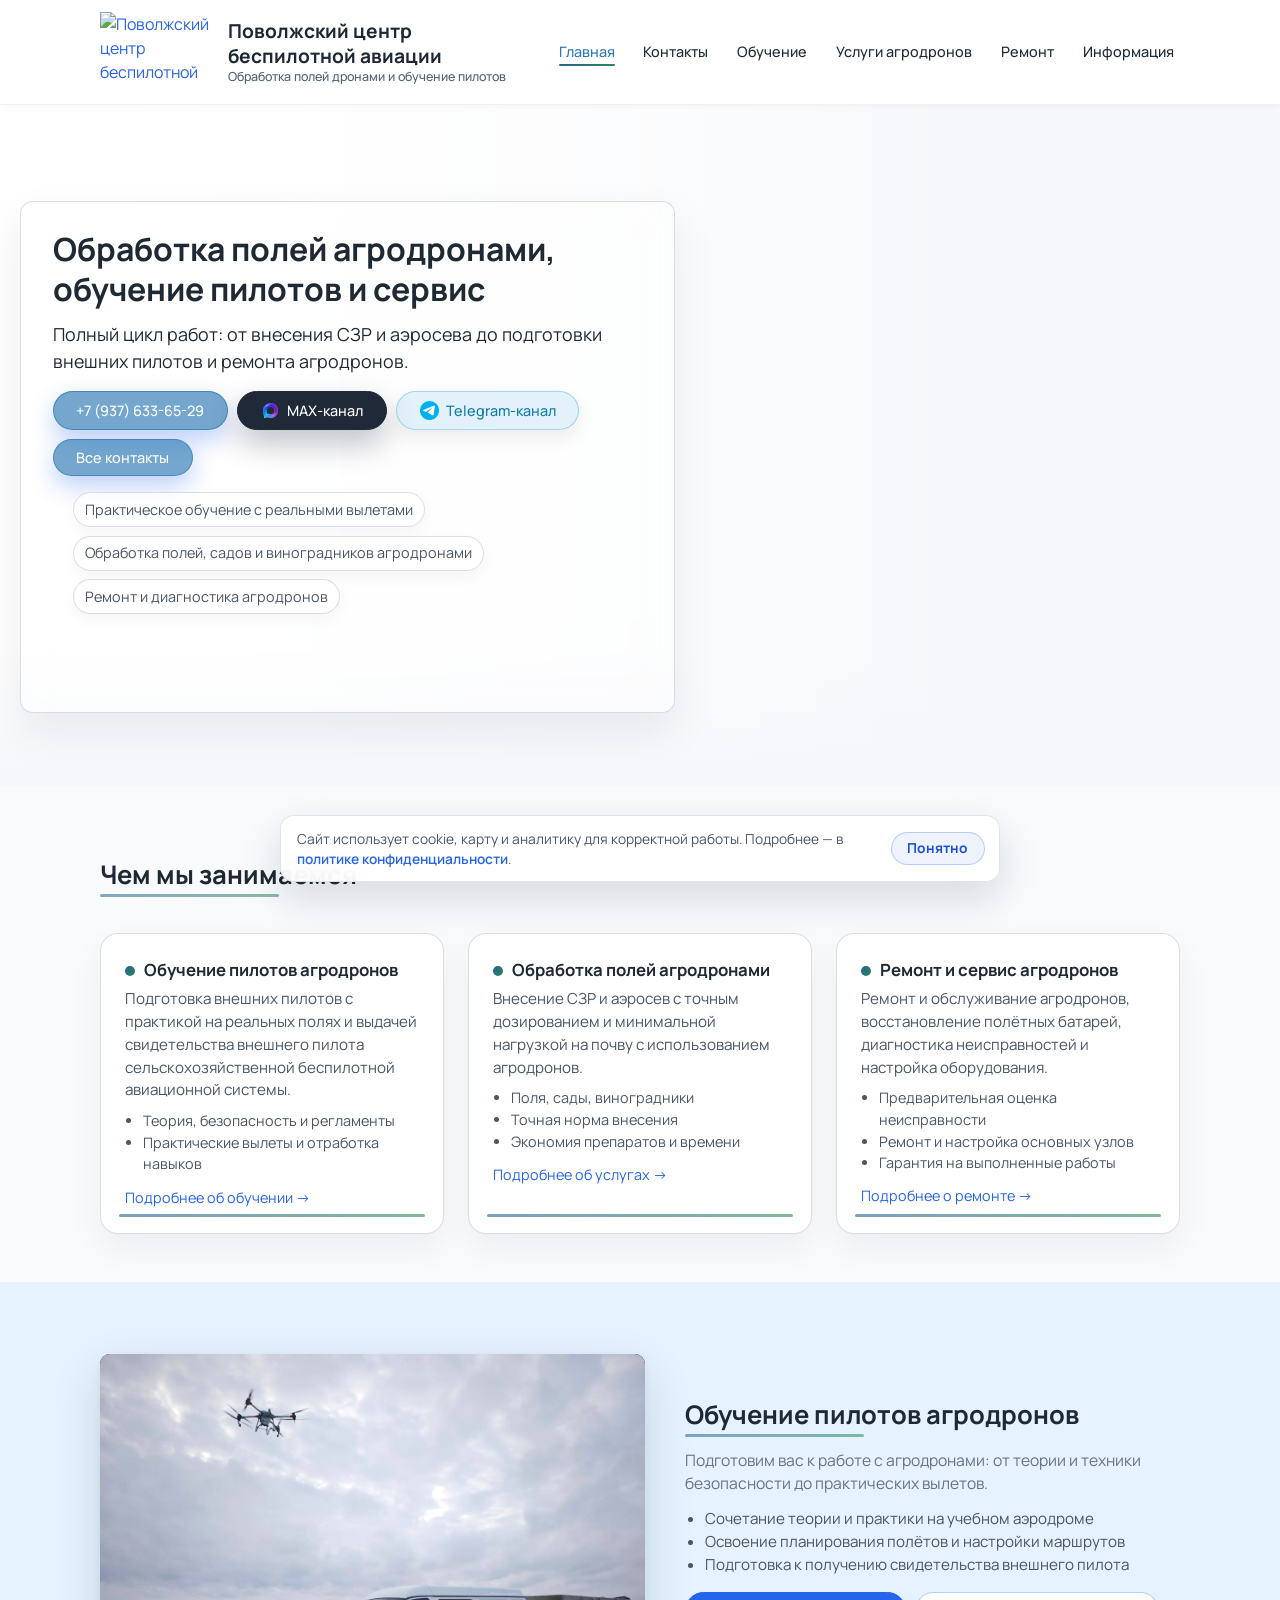
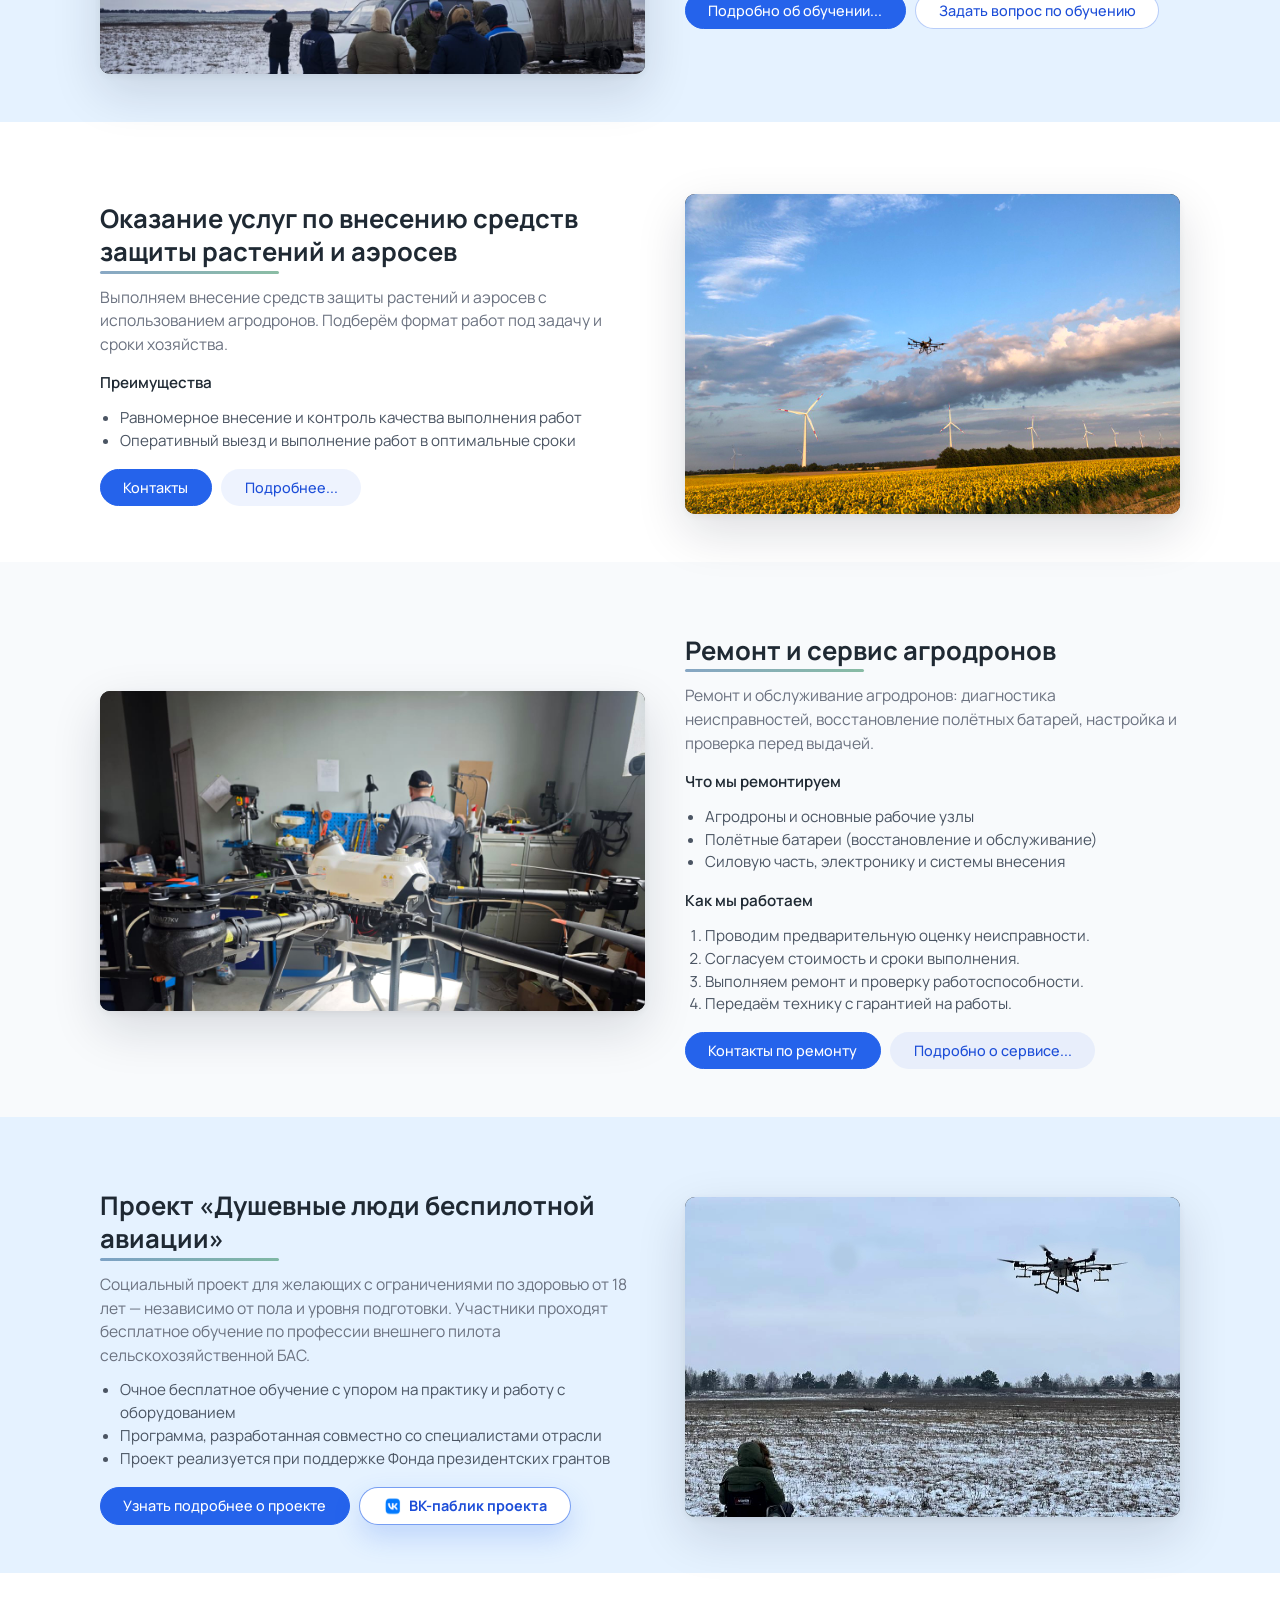
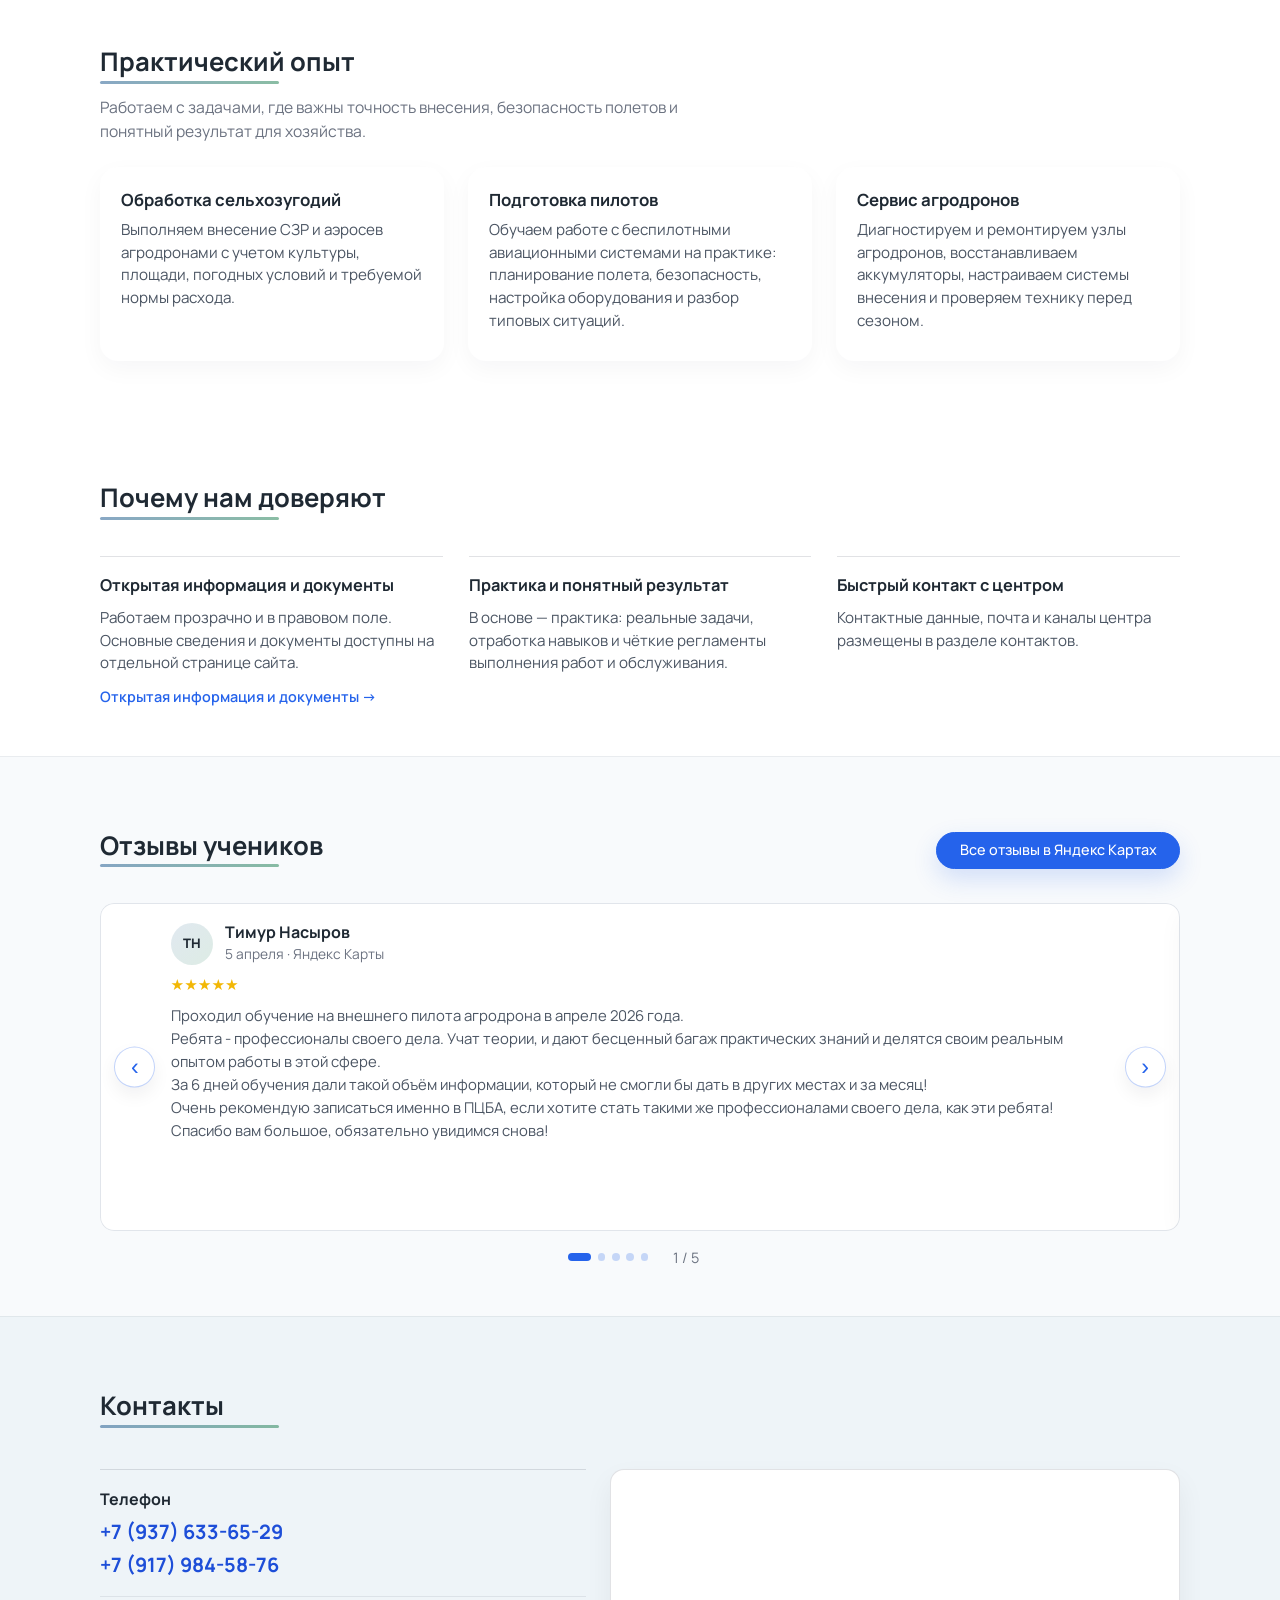
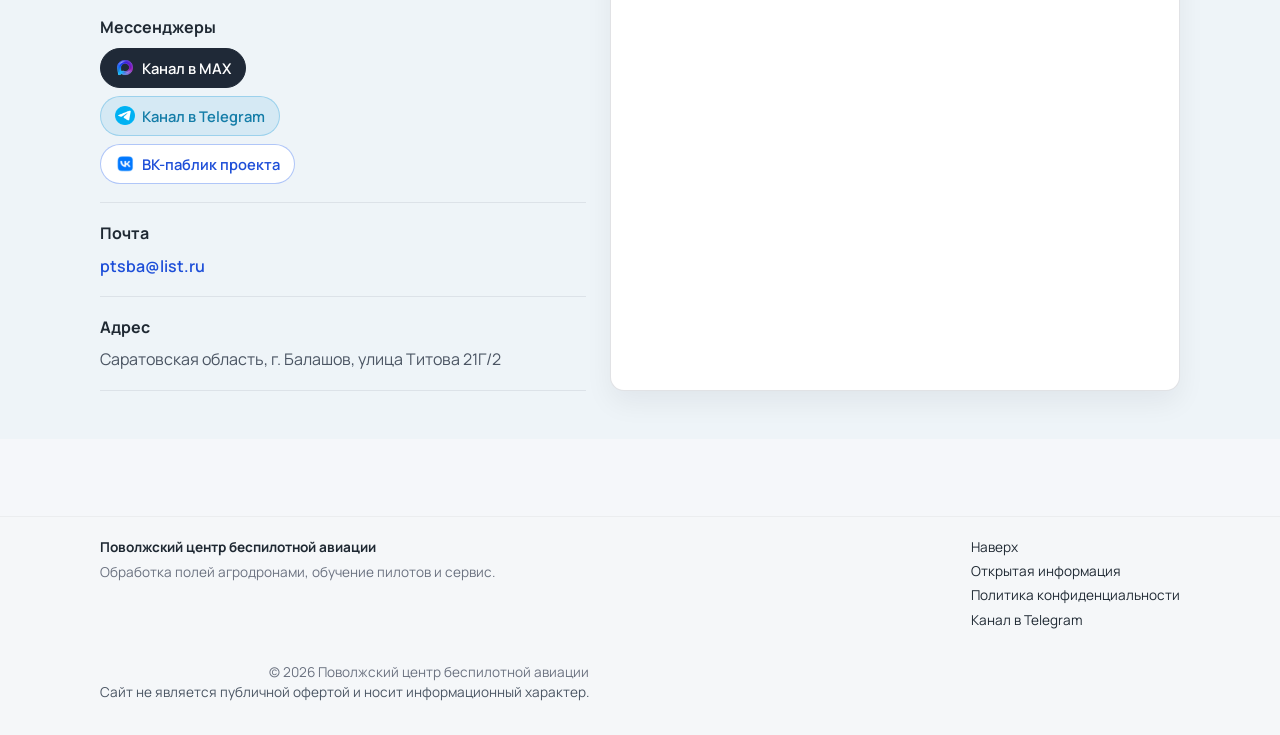
==== commit 28c0dea4: "отзывы" ====
--- a/index.html
+++ b/index.html
@@ -17,7 +17,7 @@
     <meta name="twitter:title" content="Поволжский центр беспилотной авиации — агродроны, обучение и ремонт">
     <meta name="twitter:description" content="Обработка полей агродронами, обучение внешних пилотов, ремонт и сервис агродронов в Саратовской области и Поволжье.">
     <meta name="theme-color" content="#0f3f2e">
-    <link rel="icon" href="assets/img/logo/logo300.png" type="image/png">
+    <link rel="icon" href="assets/img/logo/favicon.svg" type="image/svg+xml">
     <link rel="apple-touch-icon" href="assets/img/logo/logo300.png">
     <link rel="preload" as="image" href="assets/img/hero/drone-1500.jpg" media="(min-width: 1001px)" fetchpriority="high">
     <link rel="preload" as="image" href="assets/img/hero/drone-1000.jpg" media="(min-width: 751px) and (max-width: 1000px)" fetchpriority="high">
@@ -125,7 +125,7 @@
             assets/img/logo/logo500.png 2x
              "
                     alt="Поволжский центр беспилотной авиации"
-                    width="70"
+                    width="102"
                     height="70"
                     loading="eager"
                     fetchpriority="high"
@@ -159,13 +159,13 @@
         <div class="hero__inner container">
             <div class="hero__content">
                 <h1 class="hero__title">
-                    Обработка полей агродронами, обучение пилотов и сервис в Поволжье
+                    Обработка полей агродронами, обучение пилотов и сервис
                 </h1>
                 <p class="hero__subtitle">
                     Полный цикл работ: от внесения СЗР и аэросева до подготовки внешних пилотов и ремонта агродронов.
                 </p>
                 <div class="hero__actions">
-                    <a href="tel:+79376336529" class="btn hero__btn">Позвонить +7 (937) 633-65-29</a>
+                    <a href="tel:+79376336529" class="btn hero__btn">+7 (937) 633-65-29</a>
                     <a href="https://max.ru/join/8lZ5_Gffm3tkGPWJAYpJ2B8XTpGCgx8KN9UKCOglifs" class="btn hero__btn btn--max-channel" target="_blank" rel="noopener">
                         <img class="btn__icon" src="assets/img/icons/max-64.png" alt="" width="24" height="24" loading="lazy" decoding="async">
                         MAX-канал
@@ -292,7 +292,7 @@
 
 
                 <div class="section__actions">
-                    <a href="#contacts" class="btn btn--primary">Связаться с нами</a>
+                    <a href="#contacts" class="btn btn--primary">Контакты</a>
                     <a href="pages/services.html" class="btn btn--ghost">Подробнее...</a>
                 </div>
             </div>
@@ -357,7 +357,7 @@
                 </ol>
 
                 <div class="section__actions">
-                    <a href="#contacts" class="btn btn--primary">Связаться по ремонту</a>
+                    <a href="#contacts" class="btn btn--primary">Контакты по ремонту</a>
                     <a href="pages/repair.html" class="btn btn--ghost">Подробно о сервисе...</a>
                 </div>
             </div>
@@ -384,7 +384,7 @@
                     </a>
                     <a href="https://vk.ru/duscevnie_lydi" class="btn btn--vk-project btn--vk-project-strong" target="_blank" rel="noopener">
                         <img class="btn__icon" src="assets/img/icons/vk-64.png" alt="" width="24" height="24" loading="lazy" decoding="async">
-                        Открыть ВК-паблик проекта
+                        ВК-паблик проекта
                     </a>
                 </div>
             </div>
@@ -447,9 +447,6 @@
         <div class="section__inner container">
             <header class="section__header">
                 <h2 class="section__title">Почему нам доверяют</h2>
-                <p class="section__subtitle">
-                    Работаем с понятными документами, практикой и ответственностью за результат.
-                </p>
             </header>
 
             <div class="trust-grid">
@@ -471,7 +468,7 @@
                 <div class="trust-block">
                     <h3 class="trust-block__title">Быстрый контакт с центром</h3>
                     <p class="trust-block__text">
-                        Можно сразу позвонить, написать на почту или следить за объявлениями в каналах центра.
+                        Контактные данные, почта и каналы центра размещены в разделе контактов.
                     </p>
                 </div>
             </div>
@@ -484,9 +481,6 @@
             <header class="section__header reviews-header">
                 <div>
                     <h2 class="section__title">Отзывы учеников</h2>
-                    <p class="section__subtitle">
-                        Реальные впечатления людей, которые проходили обучение в центре.
-                    </p>
                 </div>
                 <a class="btn btn--primary reviews-header__link"
                    href="https://yandex.ru/maps/?text=Поволжский%20ЦБА%20Балашов%20улица%20Титова%2021Г%2F2"
@@ -591,10 +585,7 @@
     <section class="section section--contacts" id="contacts">
         <div class="section__inner container contact-section">
             <header class="section__header contact-section__header">
-                <h2 class="section__title">Связаться с нами</h2>
-                <p class="section__subtitle">
-                    Ответим по обучению внешних пилотов, услугам агродронов и ремонту техники.
-                </p>
+                <h2 class="section__title">Контакты</h2>
             </header>
 
             <div class="contact-layout">
@@ -612,11 +603,11 @@
                         <div class="contact-item__links">
                             <a class="contact-channel contact-channel--max" href="https://max.ru/join/8lZ5_Gffm3tkGPWJAYpJ2B8XTpGCgx8KN9UKCOglifs" target="_blank" rel="noopener">
                                 <img class="contact-channel__icon" src="assets/img/icons/max-64.png" alt="" width="24" height="24" loading="lazy" decoding="async">
-                                MAX-канал центра
+                                Канал в MAX
                             </a>
                             <a class="contact-channel" href="https://t.me/ptsbabalashov" target="_blank" rel="noopener">
                                 <img class="contact-channel__icon" src="assets/img/icons/tg-64.png" alt="" width="24" height="24" loading="lazy" decoding="async">
-                                Telegram-канал центра
+                                Канал в Telegram
                             </a>
                             <a class="contact-channel contact-channel--vk" href="https://vk.ru/duscevnie_lydi" target="_blank" rel="noopener">
                                 <img class="contact-channel__icon" src="assets/img/icons/vk-64.png" alt="" width="24" height="24" loading="lazy" decoding="async">
@@ -666,7 +657,7 @@
                 <li><a href="pages/policy.html">Политика конфиденциальности</a></li>
                 <li>
                     <a href="https://t.me/ptsbabalashov" target="_blank" rel="noopener">
-                        Telegram-канал центра
+                        Канал в Telegram
                     </a>
                 </li>
             </ul>
@@ -686,3 +677,4 @@
 
 </body>
 </html>
+
--- a/assets/style/site.min.css
+++ b/assets/style/site.min.css
@@ -1 +1 @@
-﻿:root{color-scheme:light;--page-bg:#f5f7fa;--text-main:#1f2933;--text-soft:#4b5563;--text-muted:#6b7280;--link-color:#2563eb;--link-hover-color:#1d4ed8;--border-subtle:rgba(15,23,42,0.06);--shadow-soft:0 2px 6px rgba(15,23,42,0.04);--layout-max-width:1120px;--layout-padding-x:1.25rem;--header-max-width:var(--layout-max-width);--header-padding-y:0.75rem;--header-padding-x:var(--layout-padding-x);--header-bg:#ffffff;--header-border-color:var(--border-subtle);--header-shadow:0 2px 6px rgba(0,0,0,0.03);--header-shadow-mobile:0 4px 18px rgba(0,0,0,0.06);--logo-size:80px;--logo-title-size:1.2rem;--logo-subtitle-size:0.78rem;--logo-title-color:#1c2733;--logo-subtitle-color:#53606f;--nav-gap:1.5rem;--nav-link-gap:1rem;--nav-link-font-size:0.9rem;--nav-link-color:#1f2a36;--nav-link-hover-color:#2c78b5;--nav-underline-start:#286095;--nav-underline-end:#2b875a;--footer-bg:#f5f7f9;--footer-border-color:rgba(0,0,0,0.04);--footer-text-color:#4a5563;--footer-muted-color:#6b7280;--footer-link-color:#1f2933;--footer-link-hover-color:#2c78b5;--footer-font-size:0.85rem;--footer-padding-y:1.25rem;--footer-padding-x:var(--layout-padding-x);--section-bg:#ffffff;--section-bg-soft:#f8fafc;--section-bg-accent:#e5f2ff;--section-padding-y:3rem;--card-bg:#ffffff;--card-radius:18px;--card-shadow:0 8px 24px rgba(15,23,42,0.04);--btn-radius:999px;--btn-font-size:0.9rem;--btn-hero-bg:rgba(44,120,181,0.66);--btn-hero-hover-bg:rgba(30,70,101,0.86);--btn-hero-color:#ffffff;--par:0.5;--m-peek:0;--m-progress:0%;--m-hero:0px;--m-media:0px;--m-rot:0deg;--tx:50%;--ty:50%;}@media (min-width:1440px){:root{--layout-max-width:1240px;}}@media (min-width:1920px){:root{--layout-max-width:1360px;}}*,*::before,*::after{box-sizing:border-box;}html,body{margin:0;padding:0;}body{font-family:"Manrope",system-ui,-apple-system,BlinkMacSystemFont,"Segoe UI",sans-serif;background:var(--page-bg);color:var(--text-main);line-height:1.5;font-size:clamp(16px,0.9vw,19px);}img{max-width:100%;height:auto;display:block;}a{color:var(--link-color);text-decoration:none;}a:hover{color:var(--link-hover-color);}p{margin:0 0 0.75rem;}h1,h2,h3,h4{margin:0 0 0.75rem;font-weight:700;}.btn{display:inline-flex;align-items:center;justify-content:center;gap:0.45rem;padding:0.55rem 1.4rem;border-radius:var(--btn-radius);border:1px solid transparent;font-size:var(--btn-font-size);font-weight:500;line-height:1.2;cursor:pointer;text-decoration:none;transition:background-color 0.18s ease,color 0.18s ease,border-color 0.18s ease,transform 0.1s ease;}.btn__icon{width:1.08rem;height:1.08rem;flex:0 0 auto;object-fit:contain;}.btn--max-channel .btn__icon,.btn--telegram-channel .btn__icon,.btn--vk-project .btn__icon{width:1.2rem;height:1.2rem;padding:0;border-radius:0;background:transparent;}.btn--primary{color:#ffffff;background:var(--link-color);border-color:var(--link-color);}.btn--primary:hover{background:var(--link-hover-color);border-color:var(--link-hover-color);}.btn--outline{color:var(--link-hover-color);background:#ffffff;border-color:rgba(37,99,235,0.32);}.btn--outline:hover{color:#ffffff;background:var(--link-color);border-color:var(--link-color);}.btn--ghost{color:var(--link-hover-color);background:rgba(37,99,235,0.08);border-color:transparent;}.btn--ghost:hover{background:rgba(37,99,235,0.14);}.btn--telegram-channel{color:#147da8;background:rgba(34,158,217,0.12);border-color:rgba(34,158,217,0.32);}.btn--telegram-channel:hover{color:#ffffff;background:#178ac0;border-color:#178ac0;}.btn--max-channel{color:#ffffff;background:#1f2937;border-color:#1f2937;}.btn--max-channel:hover{color:#ffffff;background:#111827;border-color:#111827;}.btn--vk-project{color:#1d4ed8;background:rgba(37,99,235,0.1);border-color:rgba(37,99,235,0.24);}.btn--vk-project:hover{color:#ffffff;background:#2563eb;border-color:#2563eb;}.btn--vk-project-strong{color:#1d4ed8;background:#ffffff;border-color:rgba(37,99,235,0.62);box-shadow:0 12px 28px rgba(37,99,235,0.2);font-weight:700;}.btn--vk-project-strong:hover{color:#ffffff;background:#1d4ed8;border-color:#1d4ed8;box-shadow:0 14px 32px rgba(37,99,235,0.28);}.js-reveal{opacity:0;transform:translateY(10px);transition:opacity 0.45s ease,transform 0.45s ease;}.js-reveal.is-visible{opacity:1;transform:translateY(0);}.js-toast{position:fixed;left:50%;bottom:20px;transform:translate(-50%,10px);opacity:0;padding:0.7rem 0.95rem;border-radius:14px;background:rgba(17,24,39,0.92);color:#fff;font-size:0.9rem;box-shadow:0 10px 30px rgba(0,0,0,0.25);z-index:9999;transition:opacity 0.2s ease,transform 0.2s ease;cursor:pointer;max-width:min(92vw,520px);text-align:center;}.js-toast.is-show{opacity:1;transform:translate(-50%,0);}.js-to-top{position:fixed;right:18px;bottom:18px;width:44px;height:44px;border-radius:999px;border:1px solid rgba(148,163,184,0.55);background:rgba(255,255,255,0.85);backdrop-filter:blur(10px);-webkit-backdrop-filter:blur(10px);box-shadow:0 10px 24px rgba(15,23,42,0.10);cursor:pointer;opacity:0;transform:translateY(10px);pointer-events:none;transition:opacity 0.18s ease,transform 0.18s ease;z-index:9999;}.js-to-top.is-show{opacity:1;transform:translateY(0);pointer-events:auto;}@keyframes hero-card-float{0%,100%{transform:translateY(0);}50%{transform:translateY(-4px);}}@media (max-width:1024px) and (orientation:portrait){.hero{transform:translateZ(0);}.hero .btn{box-shadow:0 10px 24px rgba(15,23,42,0.10);}.m-scrollbar{position:fixed;left:0;top:0;height:3px;width:var(--m-progress,0%);background:rgba(37,99,235,0.9);z-index:99998;transition:width 0.08s linear;}}@media (hover:none) and (pointer:coarse){.btn,.site-nav__link,.site-nav__toggle{position:relative;overflow:hidden;}.tap-ripple{position:absolute;border-radius:999px;transform:scale(0);opacity:0.35;pointer-events:none;background:rgba(37,99,235,0.35);animation:ripple 520ms ease-out forwards;}@keyframes ripple{to{transform:scale(3.2);opacity:0;}}}@media (hover:hover) and (pointer:fine){.site-nav__link{position:relative;overflow:hidden;transition:transform 0.16s ease,color 0.16s ease;}.site-nav__link::before{content:"";position:absolute;inset:0;opacity:0;transform:translateX(-18%);transition:opacity 0.16s ease,transform 0.22s ease;background:radial-gradient(circle at 20% 50%,rgba(37,99,235,0.18),transparent 55%);pointer-events:none;}.site-nav__link::after{content:"";position:absolute;left:10px;right:10px;bottom:6px;height:2px;border-radius:999px;background:rgba(37,99,235,0.85);transform:scaleX(0);transform-origin:left;transition:transform 0.22s ease;pointer-events:none;}.site-nav__link:hover{transform:translateY(-1px);}.site-nav__link:hover::before{opacity:1;transform:translateX(0);}.site-nav__link:hover::after{transform:scaleX(1);}}@media (max-width:1024px) and (orientation:portrait){.m-reveal{opacity:0;transform:translateY(10px);transition:opacity 0.45s ease,transform 0.45s ease;will-change:opacity,transform;}.m-reveal.is-visible{opacity:1;transform:translateY(0);}.hero__inner{transform:translate3d(0,calc(var(--m-hero,0px)),0);transition:transform 0.08s linear;will-change:transform;}}@media (prefers-reduced-motion:reduce){.m-scrollbar{display:none !important;}.m-reveal{transition:none !important;transform:none !important;opacity:1 !important;}.hero__inner{transform:none !important;transition:none !important;}}@media (max-width:640px){body{font-size:16px;}.btn{max-width:100%;padding:0.5rem 1rem;font-size:0.88rem;white-space:normal;text-align:center;}}.page-main{padding-top:clamp(24px,4vw,48px);padding-bottom:clamp(48px,6vw,88px);}.page-main--home{padding-top:0;}.page-main .section{padding-top:clamp(40px,6vw,72px);}.page-title{margin:0 0 12px;font-size:clamp(28px,4vw,40px);line-height:1.15;}.page-lead{margin:0 0 24px;max-width:72ch;opacity:0.9;}.breadcrumbs{display:flex;flex-wrap:wrap;gap:8px;align-items:center;margin:0 0 18px;font-size:14px;opacity:0.85;}.breadcrumbs a{text-decoration:none;}.page{min-height:100vh;display:flex;flex-direction:column;}.page-main{flex:1 0 auto;}.site-footer{flex-shrink:0;}.container{width:100%;max-width:var(--layout-max-width);margin:0 auto;padding-inline:var(--layout-padding-x);}.grid{display:grid;gap:1.5rem;}.grid--2{grid-template-columns:repeat(2,minmax(0,1fr));}.grid--3{grid-template-columns:repeat(3,minmax(0,1fr));}@media (max-width:960px){.grid--3{grid-template-columns:repeat(2,minmax(0,1fr));}}@media (max-width:640px){.grid--2,.grid--3{grid-template-columns:minmax(0,1fr);}}.site-header{position:sticky;top:0;z-index:100;background:var(--header-bg);border-bottom:1px solid var(--header-border-color);box-shadow:var(--header-shadow);}.site-header__inner{max-width:var(--header-max-width);margin:0 auto;padding:var(--header-padding-y) var(--header-padding-x);display:flex;align-items:center;justify-content:space-between;gap:1.5rem;}.site-header__logo{display:inline-flex;align-items:center;gap:0.75rem;text-decoration:none;}.site-header__logo-img{display:block;width:var(--logo-size);height:var(--logo-size);object-fit:contain;}.site-header__logo-text{display:flex;flex-direction:column;}.site-header__logo-title{font-size:var(--logo-title-size);font-weight:700;line-height:1.3;color:var(--logo-title-color);}.site-header__logo-subtitle{font-size:var(--logo-subtitle-size);font-weight:500;line-height:1.3;color:var(--logo-subtitle-color);}.site-nav{display:flex;align-items:center;gap:var(--nav-gap);}.site-nav__toggle{display:none;border:none;background:transparent;font-size:1.4rem;cursor:pointer;}.site-nav__list{display:flex;align-items:center;gap:var(--nav-link-gap);list-style:none;margin:0;padding:0;}.site-nav__link{position:relative;display:inline-flex;align-items:center;padding:0.35rem 0.4rem;font-size:var(--nav-link-font-size);font-weight:500;text-decoration:none;color:var(--nav-link-color);white-space:nowrap;transition:color 0.15s ease;}.site-nav__link::after{content:"";position:absolute;left:0.4rem;right:0.4rem;bottom:0.15rem;height:2px;border-radius:999px;background:linear-gradient( 90deg,var(--nav-underline-start),var(--nav-underline-end) );transform:scaleX(0);transform-origin:center;transition:transform 0.18s ease-out;}.site-nav__link:hover{color:var(--nav-link-hover-color);}.site-nav__link:hover::after{transform:scaleX(1);}@media (max-width:1150px){.site-header{--logo-size:60px;--logo-title-size:1.1rem;}}@media (max-width:995px){.site-header{--nav-link-font-size:0.85rem;}.site-nav__list{gap:0.8rem;}}@media (max-width:860px){.site-header{--logo-size:50px;--logo-title-size:1rem;}}@media (max-width:872px){.site-header__inner{padding:0.5rem 1rem;}.site-header{--logo-size:48px;--logo-title-size:0.9rem;--logo-subtitle-size:0.7rem;--nav-link-font-size:0.9rem;}.site-nav__toggle{display:inline-flex;}.site-nav__list{position:absolute;inset-inline:0;top:100%;margin-top:0;padding:0.5rem 1rem 0.8rem;flex-direction:column;align-items:flex-start;gap:0.4rem;background:var(--header-bg);border-bottom:1px solid var(--header-border-color);box-shadow:var(--header-shadow-mobile);max-height:0;overflow:hidden;opacity:0;pointer-events:none;transition:max-height 0.2s ease,opacity 0.18s ease;}.site-nav__list.is-open{max-height:260px;opacity:1;pointer-events:auto;}.site-nav__link{padding:0.25rem 0;}}@media (min-width:625px) and (max-width:872px){.site-header{--logo-size:60px;--logo-title-size:1.1rem;--logo-subtitle-size:0.8rem;--nav-link-font-size:0.9rem;}}.site-footer{background:var(--footer-bg);border-top:1px solid var(--footer-border-color);font-size:var(--footer-font-size);color:var(--footer-text-color);}.site-footer__inner{max-width:var(--header-max-width);margin:0 auto;padding:var(--footer-padding-y) var(--footer-padding-x);display:flex;align-items:flex-start;justify-content:space-between;gap:2rem;flex-wrap:wrap;}.site-footer__title{margin:0 0 0.3rem;font-weight:700;color:var(--footer-link-color);}.site-footer__text{margin:0;color:var(--footer-muted-color);}.site-footer__nav{list-style:none;padding:0;margin:0;display:flex;flex-direction:column;gap:0.25rem;}.site-footer__nav a{text-decoration:none;color:var(--footer-link-color);transition:color 0.15s ease;}.site-footer__nav a:hover{color:var(--footer-link-hover-color);}.site-footer__copy{margin:0;color:var(--footer-muted-color);text-align:right;}@media (max-width:720px){.site-footer__inner{flex-direction:column;align-items:flex-start;gap:1rem;}.site-footer__copy{text-align:left;}}@media (max-width:480px){.site-footer__inner{padding-inline:1rem;}.site-footer__title{font-size:0.95rem;}}.site-nav__link.is-active{color:var(--nav-link-hover-color);}.site-nav__link.is-active::after{transform:scaleX(1);}.site-header.site-header--scrolled{box-shadow:0 10px 26px rgba(15,23,42,0.06);}.section{padding-block:var(--section-padding-y);background:var(--section-bg);}.section--light{background:var(--section-bg-soft);}.section--accent{background:var(--section-bg-accent);}.section--trust{background:#ffffff;}.section--contacts{background:#eef4f8;border-top:1px solid rgba(15,23,42,0.06);}.section__inner{max-width:var(--layout-max-width);margin:0 auto;padding-inline:var(--layout-padding-x);}.section__inner--split{display:grid;grid-template-columns:minmax(0,1.1fr) minmax(0,1fr);gap:2.5rem;align-items:center;}.section__header{margin-bottom:1.5rem;}.section__title{font-size:clamp(1.6rem,2vw,2.1rem);line-height:1.3;}.section__title{position:relative;display:inline-block;padding-bottom:0.35rem;}.section__title::after{content:"";position:absolute;left:0;bottom:0;width:clamp(120px,14vw,220px);height:3px;border-radius:999px;background:linear-gradient( 90deg,var(--nav-underline-start),var(--nav-underline-end) );opacity:0.55;}.section__subtitle{font-size:0.98rem;color:var(--text-muted);max-width:40rem;}.section__label{margin-top:1rem;font-size:0.95rem;font-weight:600;}.section__list{margin:0.4rem 0 0.8rem;padding-left:1.25rem;font-size:0.95rem;color:var(--text-soft);}.section__list--ordered{list-style:decimal;}.section__actions{display:flex;flex-wrap:wrap;gap:0.6rem;margin-top:1rem;}@media (max-width:640px){.section{padding-block:2.2rem;}.section__title{font-size:1.2rem;}.section__actions{flex-direction:column;align-items:stretch;}}.card{background:var(--card-bg);border-radius:var(--card-radius);box-shadow:var(--card-shadow);padding:1.25rem 1.3rem;}.card__title{font-size:1.05rem;margin-bottom:0.4rem;}.card__text{font-size:0.95rem;color:var(--text-soft);margin-bottom:0.5rem;}.card__list{margin:0 0 0.6rem;padding-left:1.1rem;font-size:0.9rem;color:var(--text-soft);}.card__link{font-size:0.9rem;}.trust-grid{display:grid;grid-template-columns:repeat(3,minmax(0,1fr));gap:1.6rem;}.trust-block{padding-top:1.05rem;border-top:1px solid rgba(15,23,42,0.12);}.trust-block__title{margin:0 0 0.55rem;font-size:1.02rem;}.trust-block__text{margin:0;font-size:0.95rem;color:var(--text-soft);}.trust-block__link{display:inline-flex;margin-top:0.65rem;font-size:0.9rem;font-weight:600;}.section--reviews{background:#f8fafc;border-top:1px solid rgba(15,23,42,0.06);}.reviews-header{display:flex;align-items:flex-start;justify-content:space-between;gap:1.2rem;}.reviews-header__link{flex:0 0 auto;margin-top:0.2rem;box-shadow:0 10px 24px rgba(37,99,235,0.18);}.reviews-carousel{display:grid;gap:0.95rem;}.reviews-viewport{position:relative;overflow:hidden;border-radius:14px;}.reviews-track{display:flex;transition:transform 0.28s ease;will-change:transform;}.review-card{flex:0 0 100%;display:flex;flex-direction:column;gap:0.75rem;padding:1.15rem 4.35rem;border:1px solid rgba(148,163,184,0.28);border-radius:14px;background:#ffffff;box-shadow:0 10px 26px rgba(15,23,42,0.04);}.review-card__top{display:flex;align-items:center;gap:0.75rem;}.review-card__avatar{flex:0 0 auto;width:42px;height:42px;display:inline-flex;align-items:center;justify-content:center;border-radius:50%;background:linear-gradient(135deg,rgba(40,96,149,0.14),rgba(43,135,90,0.16));color:var(--text-main);font-size:0.82rem;font-weight:800;}.review-card__name{margin:0;font-size:1rem;line-height:1.25;}.review-card__meta{margin:0.12rem 0 0;color:var(--text-muted);font-size:0.86rem;}.review-card__stars{margin:0;color:#f2b705;letter-spacing:0;font-size:0.95rem;line-height:1;}.review-card__text{margin:0;color:var(--text-soft);font-size:0.93rem;line-height:1.55;}.reviews-controls{display:flex;align-items:center;justify-content:center;gap:0.75rem;}.reviews-dots{display:flex;align-items:center;gap:0.42rem;}.reviews-dot{width:0.48rem;height:0.48rem;padding:0;border:0;border-radius:999px;background:rgba(37,99,235,0.24);cursor:pointer;transition:width 0.18s ease,background-color 0.18s ease;}.reviews-dot.is-active{width:1.4rem;background:var(--link-color);}.reviews-arrow{position:absolute;top:50%;z-index:2;width:2.55rem;height:2.55rem;display:inline-flex;align-items:center;justify-content:center;border:1px solid rgba(37,99,235,0.28);border-radius:50%;background:#ffffff;color:var(--link-color);font-size:1.45rem;line-height:1;cursor:pointer;box-shadow:0 8px 18px rgba(15,23,42,0.06);transform:translateY(-50%);transition:border-color 0.18s ease,background-color 0.18s ease,transform 0.18s ease;}.reviews-arrow[data-reviews-prev]{left:0.9rem;}.reviews-arrow[data-reviews-next]{right:0.9rem;}.reviews-arrow:hover{border-color:rgba(37,99,235,0.55);background:rgba(37,99,235,0.06);transform:translateY(-50%) scale(1.03);}.reviews-count{min-width:3.2rem;color:var(--text-muted);font-size:0.9rem;text-align:center;}@media (prefers-reduced-motion:reduce){.reviews-track,.reviews-dot,.reviews-arrow{transition:none;}}.contacts{display:grid;gap:0.8rem;margin-top:0.8rem;}.contacts__item{font-size:0.95rem;}.contacts__label{margin:0 0 0.1rem;font-weight:600;}.contacts__value{margin:0;color:var(--text-soft);}.contact-section__header{margin-bottom:1.8rem;}.contact-layout{display:grid;grid-template-columns:minmax(0,0.92fr) minmax(320px,1.08fr);gap:1.5rem;align-items:stretch;}.contact-grid{display:grid;grid-template-columns:minmax(280px,1.1fr) minmax(240px,0.9fr);gap:0;align-items:start;border-top:1px solid rgba(15,23,42,0.12);border-bottom:1px solid rgba(15,23,42,0.08);}.contact-layout .contact-grid{grid-template-columns:minmax(0,1fr);}.contact-item{min-height:100%;padding:1.1rem 1.25rem 1.15rem 0;border-top:1px solid rgba(15,23,42,0.08);}.contact-item:nth-child(1),.contact-item:nth-child(2){border-top:0;}.contact-layout .contact-item:nth-child(2){border-top:1px solid rgba(15,23,42,0.08);}.contact-item:nth-child(odd){padding-right:1.5rem;border-right:1px solid rgba(15,23,42,0.08);}.contact-item:nth-child(even){padding-left:1.5rem;padding-right:0;}.contact-layout .contact-item:nth-child(odd),.contact-layout .contact-item:nth-child(even){padding-left:0;padding-right:0;border-right:0;}.contact-item__label{margin:0 0 0.55rem;color:var(--text-main);font-size:1rem;}.contact-item__links{display:grid;gap:0.5rem;}.contact-phone{display:inline-flex;width:fit-content;color:var(--link-hover-color);font-size:clamp(1.05rem,1.6vw,1.24rem);font-weight:700;line-height:1.25;text-decoration:none;}.contact-phone:hover,.contact-link:hover,.contact-channel:hover{color:var(--link-color);}.contact-link,.contact-channel{display:inline-flex;width:fit-content;color:var(--link-hover-color);font-weight:600;text-decoration:none;}.contact-channel{align-items:center;gap:0.45rem;padding:0.5rem 0.9rem;border:1px solid rgba(34,158,217,0.32);border-radius:var(--btn-radius);background:rgba(34,158,217,0.12);color:#147da8;font-size:0.92rem;}.contact-channel:hover{background:#178ac0;color:#ffffff;}.contact-channel--max{border-color:#1f2937;background:#1f2937;color:#ffffff;}.contact-channel--max:hover{background:#111827;}.contact-channel--vk{border-color:rgba(37,99,235,0.36);background:#ffffff;color:#1d4ed8;}.contact-channel--vk:hover{background:#2563eb;color:#ffffff;}.contact-channel__icon{width:1.2rem;height:1.2rem;padding:0;border-radius:0;background:transparent;object-fit:contain;flex:0 0 auto;}.contact-item__text{margin:0;color:var(--text-soft);}.contact-map{border-radius:14px;overflow:hidden;border:1px solid rgba(15,23,42,0.12);box-shadow:0 12px 28px rgba(15,23,42,0.06);background:#ffffff;min-height:100%;}.contact-map__frame{display:block;width:100%;height:100%;min-height:330px;border:0;}.section__media{display:flex;justify-content:stretch;align-items:stretch;width:100%;}.section__image-placeholder{width:100%;max-width:none;height:clamp(260px,26vw,420px);border-radius:12px;overflow:hidden;background:#000;}.section__image-placeholder img{width:100%;height:100%;display:block;object-fit:cover;}@media (min-width:1280px){.section__image-placeholder{height:clamp(320px,22vw,460px);}}@media (min-width:1600px){.section__image-placeholder{height:clamp(360px,20vw,520px);}}@media (max-width:960px){.section__inner--split{grid-template-columns:minmax(0,1fr);gap:1.8rem;}.section__media{order:-1;margin-bottom:0.6rem;}.section__image-placeholder{width:100%;height:clamp(220px,45vw,320px);border-radius:0;}.trust-grid{grid-template-columns:minmax(0,1fr);gap:1.25rem;}.reviews-header{flex-direction:column;align-items:stretch;}.reviews-header__link{width:fit-content;}.contact-grid{grid-template-columns:repeat(2,minmax(0,1fr));}.contact-layout{grid-template-columns:minmax(0,1fr);}.contact-map__frame{height:320px;min-height:320px;}.contact-item--phones,.contact-item--address{grid-column:auto;grid-row:auto;}}@media (max-width:640px){.section{padding-block:1.9rem;}.section__inner--split{gap:1.4rem;}.section__header{margin-bottom:1.1rem;}.card{padding:1rem;border-radius:14px;}.review-card{padding:1rem 3.15rem;border-radius:12px;}.reviews-controls{justify-content:center;gap:0.65rem;}.reviews-arrow{width:2.25rem;height:2.25rem;font-size:1.25rem;}.reviews-arrow[data-reviews-prev]{left:0.45rem;}.reviews-arrow[data-reviews-next]{right:0.45rem;}.review-card__text{font-size:0.9rem;line-height:1.5;}.review-card__avatar{width:38px;height:38px;}.contact-section__header{margin-bottom:1.15rem;}.contact-section .section__subtitle{max-width:100%;font-size:0.94rem;line-height:1.45;}.contact-grid{grid-template-columns:minmax(0,1fr);}.contact-item,.contact-item:nth-child(odd),.contact-item:nth-child(even){padding:0.78rem 0;border-right:0;border-top:1px solid rgba(15,23,42,0.08);}.contact-item:first-child{border-top:0;}.contact-item__label{margin-bottom:0.38rem;font-size:0.95rem;}.contact-item__links{gap:0.3rem;}.contact-phone{font-size:1rem;line-height:1.3;overflow-wrap:anywhere;}.contact-link,.contact-channel,.contact-item__text{font-size:0.94rem;}.contact-channel{max-width:100%;padding:0.45rem 0.78rem;white-space:normal;text-align:center;}.contact-item__text{overflow-wrap:anywhere;word-break:normal;}.contact-map__frame{height:300px;min-height:300px;}}.section[data-parallax="services"]::before,.section[data-parallax="services"]::after{content:none !important;}.section__image-placeholder{position:relative;border:none !important;outline:none !important;border-radius:0;overflow:hidden;box-shadow:0 18px 50px rgba(15,23,42,0.14),0 2px 10px rgba(15,23,42,0.06);transform:perspective(1200px) rotateZ(calc((var(--par,0.5) - 0.5) * 2.4deg)) translateY(calc((0.5 - var(--par,0.5)) * 10px));transition:transform 0.18s ease;will-change:transform;}.section__image-placeholder picture,.section__image-placeholder img{display:block;width:100%;}.section__image-placeholder img{transform:scale(1.01);transition:transform 0.35s ease,filter 0.35s ease;filter:contrast(1.03) saturate(1.06);}.section__image-placeholder::before{content:"";position:absolute;inset:0;pointer-events:none;background:radial-gradient(circle at 12% 18%,rgba(255,255,255,0.14),transparent 46%),radial-gradient(circle at 50% 120%,rgba(0,0,0,0.18),transparent 50%);opacity:1;}.section__image-placeholder::after{content:"";position:absolute;inset:-50%;pointer-events:none;opacity:0;transform:translate3d(-25%,-30%,0) rotate(12deg);transition:opacity 0.22s ease,transform 0.35s ease;background:linear-gradient( 120deg,transparent 40%,rgba(255,255,255,0.20) 50%,transparent 60% );}.section__image-placeholder:hover::after{opacity:1;transform:translate3d(0,0,0) rotate(12deg);}.section__image-placeholder:hover img{transform:scale(1.04);filter:contrast(1.05) saturate(1.10);}@media (hover:none) and (pointer:coarse){body.is-first-visit .section__image-placeholder::after{opacity:calc(var(--m-peek,0) * 0.55);transform:translate3d( calc((1 - var(--m-peek,0)) * -14%),calc((1 - var(--m-peek,0)) * -16%),0 ) rotate(12deg);transition:opacity 0.08s linear,transform 0.08s linear;}body.is-first-visit .section__image-placeholder img{transform:scale(calc(1.01 + var(--m-peek,0) * 0.025));filter:contrast(calc(1.03 + var(--m-peek,0) * 0.03)) saturate(calc(1.06 + var(--m-peek,0) * 0.05));transition:transform 0.08s linear,filter 0.08s linear;}}.page-main .section__image-placeholder,.page .section__image-placeholder,body .section__image-placeholder{border-radius:10px !important;}.hero{padding-block:0rem 3rem;position:relative;overflow:hidden;background-image:linear-gradient( to bottom,rgba(255,255,255,0) 90%,var(--page-bg) 98% ),linear-gradient( 90deg,rgba(255,255,255,1) 0%,rgba(255,255,255,1) 10%,rgba(255,255,255,0.96) 25%,rgba(255,255,255,0.7) 50%,rgba(255,255,255,0.0) 75% ),url("../img/hero/drone-1500p.jpg");background-repeat:no-repeat;background-size:cover;background-position:right center;}.hero::before{content:"";position:absolute;inset:0;pointer-events:none;background-image:linear-gradient(to right,rgba(15,23,42,0.04) 1px,transparent 1px),linear-gradient(to bottom,rgba(15,23,42,0.03) 1px,transparent 1px);background-size:48px 48px;opacity:0.35;}.hero::after{content:"";position:absolute;top:-140px;right:-180px;width:520px;height:520px;pointer-events:none;background:radial-gradient( circle,rgba(43,135,90,0.18),transparent 70% );filter:blur(44px);opacity:0.95;}.hero__inner,.hero__content{position:relative;z-index:1;}.hero__content{border:1px solid rgba(148,163,184,0.35);box-shadow:0 18px 44px rgba(15,23,42,0.08);}.hero__facts{list-style:none;padding-left:0;margin-top:1rem;display:flex;flex-wrap:wrap;gap:0.55rem;}.hero__facts li{padding:0.35rem 0.7rem;border-radius:999px;background:rgba(255,255,255,0.62);border:1px solid rgba(148,163,184,0.35);box-shadow:0 6px 16px rgba(15,23,42,0.04);font-size:0.9rem;}@media (max-width:640px){.hero::before{background-size:64px 64px;opacity:0.22;}.hero::after{width:380px;height:380px;top:-120px;right:-200px;filter:blur(40px);}}@media (max-width:2000px){.hero{background-image:linear-gradient( to bottom,rgba(255,255,255,0) 80%,var(--page-bg) 98% ),linear-gradient( 90deg,rgba(255,255,255,1) 0%,rgba(255,255,255,1) 10%,rgba(255,255,255,0.96) 25%,rgba(255,255,255,0.7) 50%,rgba(255,255,255,0.0) 75% ),url("../img/hero/drone-1500.jpg");background-size:cover;background-position:center center;}}@media (max-width:1000px){.hero{background-image:linear-gradient( to bottom,rgba(255,255,255,0) 90%,var(--page-bg) 98% ),linear-gradient( 90deg,rgba(255,255,255,1) 0%,rgba(255,255,255,1) 10%,rgba(255,255,255,0.96) 25%,rgba(255,255,255,0.7) 50%,rgba(255,255,255,0.0) 75% ),url("../img/hero/drone-1000.jpg");background-size:cover;background-position:center bottom;}}@media (max-width:750px){.hero{background-image:linear-gradient( to bottom,rgba(255,255,255,0) 90%,var(--page-bg) 98% ),linear-gradient( 90deg,rgba(255,255,255,1) 0%,rgba(255,255,255,1) 10%,rgba(255,255,255,0.96) 25%,rgba(255,255,255,0.7) 50%,rgba(255,255,255,0.0) 75% ),url("../img/hero/drone-800.jpg");background-size:cover;background-position:center bottom;}}.hero__inner{margin:0 auto;padding-inline:var(--layout-padding-x);display:grid;grid-template-columns:minmax(0,1.2fr) minmax(0,1fr);gap:2.5rem;align-items:stretch;padding-block:2rem 2rem;border-radius:4px;min-height:clamp(420px,70vh,900px);}@media (min-width:2000px){.hero__inner{grid-template-columns:3fr 2fr;}}@media (min-width:900px){.hero__inner{max-width:100%;}}.hero__content{border-radius:0.8rem;padding:1.7rem 2rem;background:rgba(255,255,255,0.35);backdrop-filter:blur(14px);-webkit-backdrop-filter:blur(14px);min-height:90%;margin:0;}.hero__title{font-size:clamp(2rem,2.4vw,2.8rem);line-height:1.25;margin-bottom:0.75rem;}@media (max-width:1100px){.hero__title{font-size:1.7rem;}}.hero__subtitle{font-size:clamp(1.1rem,1.4vw,1.5rem);margin-bottom:1rem;}.hero__actions{display:flex;flex-wrap:wrap;gap:0.6rem;margin-bottom:1rem;}.hero__facts{margin:0;padding-left:1.25rem;font-size:0.95rem;color:var(--text-soft);}.hero__media{justify-self:center;}.hero__btn{background:var(--btn-hero-bg);color:var(--btn-hero-color);border-color:var(--btn-hero-bg);box-shadow:0 10px 24px rgba(37,99,235,0.30);}.hero__btn:hover{background:var( --btn-hero-hover-bg);border-color:var( --btn-hero-hover-bg);color:var(--btn-hero-color);box-shadow:0 12px 26px rgba(37,99,235,0.38);}.hero__btn.btn--max-channel{background:#1f2937;border-color:#1f2937;color:#ffffff;box-shadow:0 14px 30px rgba(15,23,42,0.26);}.hero__btn.btn--max-channel:hover{background:#111827;border-color:#111827;color:#ffffff;box-shadow:0 16px 34px rgba(15,23,42,0.32);}.hero__btn.btn--telegram-channel{background:rgba(34,158,217,0.12);border-color:rgba(34,158,217,0.34);color:#147da8;box-shadow:0 8px 18px rgba(15,23,42,0.08);}.hero__btn.btn--telegram-channel:hover{background:#178ac0;border-color:#178ac0;color:#ffffff;}@media (min-width:800px){.hero__content{margin-top:2rem;margin-bottom:2rem;}}@media (min-width:1000px){.hero__content{margin-top:4rem;margin-bottom:4rem;}}@media (max-width:890px){.hero__inner{grid-template-columns:2fr 1fr;}.hero__media{order:-1;}}@media (max-width:750px){.hero__inner{grid-template-columns:3fr 1fr;}}@media (max-width:705px){.hero__inner{grid-template-columns:4fr 1fr;}}@media (max-width:640px){.hero__inner{grid-template-columns:1fr;}}@media (max-width:640px){.hero{padding-block:2.5rem 2rem;}.hero__title{font-size:1.3rem;}.hero__actions{flex-direction:column;align-items:stretch;}}.hero{position:relative;overflow:hidden;}.hero::before{content:"";position:absolute;inset:-30%;z-index:0;pointer-events:none;transform:translate3d(0,calc((var(--par,0) - 0.5) * 34px),0);filter:blur(12px);opacity:0.95;}.hero::after{content:"";position:absolute;inset:-20%;z-index:0;pointer-events:none;opacity:0.06;mix-blend-mode:overlay;background-image:url("data:image/svg+xml,%3Csvg xmlns='http://www.w3.org/2000/svg' width='160' height='160'%3E%3Cfilter id='n'%3E%3CfeTurbulence type='fractalNoise' baseFrequency='.9' numOctaves='3' stitchTiles='stitch'/%3E%3C/filter%3E%3Crect width='160' height='160' filter='url(%23n)' opacity='.55'/%3E%3C/svg%3E");background-size:260px 260px;}.hero__inner{position:relative;z-index:1;}.hero__inner:is(.hero__content,.hero__card,.hero__panel,.hero__box,.hero__wrap){position:relative;isolation:isolate;animation:hero-card-float 7s ease-in-out infinite;}.hero__inner:is(.hero__content,.hero__card,.hero__panel,.hero__box,.hero__wrap)::after{content:"";position:absolute;inset:0;border-radius:inherit;pointer-events:none;opacity:0;transition:opacity 0.22s ease;background:radial-gradient(circle at 18% 22%,rgba(37,99,235,0.14),transparent 48%);}.hero__inner:is(.hero__content,.hero__card,.hero__panel,.hero__box,.hero__wrap):hover::after{opacity:1;}.card--service{position:relative;overflow:hidden;border:1px solid rgba(148,163,184,0.35);box-shadow:0 14px 34px rgba(15,23,42,0.05);padding:1.4rem 1.5rem 1.5rem;transition:box-shadow 0.18s ease,transform 0.18s ease,border-color 0.18s ease,background-color 0.18s ease;}.card--service::after{content:"";position:absolute;inset-inline:1.1rem;bottom:0.95rem;height:3px;border-radius:999px;background:linear-gradient( 90deg,var(--nav-underline-start),var(--nav-underline-end) );opacity:0.6;}.card--service::before{content:"";position:absolute;inset:-40% -30% auto auto;background:radial-gradient( circle at top right,rgba(40,96,149,0.10),transparent 60% );pointer-events:none;}.card--service .card__title::before{content:"";display:inline-block;width:10px;height:10px;margin-right:0.55rem;border-radius:50%;background:linear-gradient( 135deg,var(--nav-underline-start),var(--nav-underline-end) );vertical-align:middle;}.card--service:hover,.card--service:focus-within{transform:translateY(-4px);box-shadow:0 18px 40px rgba(15,23,42,0.08);border-color:rgba(148,163,184,0.55);background-color:#ffffff;}.card.tilt,.trust-block.tilt{transition:transform 0.14s ease;will-change:transform;}.card.tilt::after,.trust-block.tilt::after{content:"";position:absolute;inset:0;border-radius:inherit;pointer-events:none;opacity:0;transition:opacity 0.14s ease;background:radial-gradient( circle at var(--tx,50%) var(--ty,50%),rgba(255,255,255,0.14),transparent 48% );}.card.tilt:hover::after,.trust-block.tilt:hover::after{opacity:1;}+:root{color-scheme:light;--page-bg:#f5f7fa;--text-main:#1f2933;--text-soft:#4b5563;--text-muted:#6b7280;--link-color:#2563eb;--link-hover-color:#1d4ed8;--border-subtle:rgba(15,23,42,0.06);--shadow-soft:0 2px 6px rgba(15,23,42,0.04);--layout-max-width:1120px;--layout-padding-x:1.25rem;--header-max-width:var(--layout-max-width);--header-padding-y:0.75rem;--header-padding-x:var(--layout-padding-x);--header-bg:#ffffff;--header-border-color:var(--border-subtle);--header-shadow:0 2px 6px rgba(0,0,0,0.03);--header-shadow-mobile:0 4px 18px rgba(0,0,0,0.06);--logo-size:80px;--logo-title-size:1.2rem;--logo-subtitle-size:0.78rem;--logo-title-color:#1c2733;--logo-subtitle-color:#53606f;--nav-gap:1.5rem;--nav-link-gap:1rem;--nav-link-font-size:0.9rem;--nav-link-color:#1f2a36;--nav-link-hover-color:#2c78b5;--nav-underline-start:#286095;--nav-underline-end:#2b875a;--footer-bg:#f5f7f9;--footer-border-color:rgba(0,0,0,0.04);--footer-text-color:#4a5563;--footer-muted-color:#6b7280;--footer-link-color:#1f2933;--footer-link-hover-color:#2c78b5;--footer-font-size:0.85rem;--footer-padding-y:1.25rem;--footer-padding-x:var(--layout-padding-x);--section-bg:#ffffff;--section-bg-soft:#f8fafc;--section-bg-accent:#e5f2ff;--section-padding-y:3rem;--card-bg:#ffffff;--card-radius:18px;--card-shadow:0 8px 24px rgba(15,23,42,0.04);--btn-radius:999px;--btn-font-size:0.9rem;--btn-hero-bg:rgba(44,120,181,0.66);--btn-hero-hover-bg:rgba(30,70,101,0.86);--btn-hero-color:#ffffff;--par:0.5;--m-peek:0;--m-progress:0%;--m-hero:0px;--m-media:0px;--m-rot:0deg;--tx:50%;--ty:50%}@media (min-width:1440px){:root{--layout-max-width:1240px}}@media (min-width:1920px){:root{--layout-max-width:1360px}}*,*::before,*::after{box-sizing:border-box}html,body{margin:0;padding:0}body{font-family:"Manrope",system-ui,-apple-system,BlinkMacSystemFont,"Segoe UI",sans-serif;background:var(--page-bg);color:var(--text-main);line-height:1.5;font-size:clamp(16px,0.9vw,19px)}img{max-width:100%;height:auto;display:block}a{color:var(--link-color);text-decoration:none}a:hover{color:var(--link-hover-color)}p{margin:0 0 0.75rem}h1,h2,h3,h4{margin:0 0 0.75rem;font-weight:700}.btn{display:inline-flex;align-items:center;justify-content:center;gap:0.45rem;padding:0.55rem 1.4rem;border-radius:var(--btn-radius);border:1px solid transparent;font-size:var(--btn-font-size);font-weight:500;line-height:1.2;cursor:pointer;text-decoration:none;transition:background-color 0.18s ease,color 0.18s ease,border-color 0.18s ease,transform 0.1s ease}.btn__icon{width:1.08rem;height:1.08rem;flex:0 0 auto;object-fit:contain}.btn--max-channel .btn__icon,.btn--telegram-channel .btn__icon,.btn--vk-project .btn__icon{width:1.2rem;height:1.2rem;padding:0;border-radius:0;background:transparent}.btn--primary{color:#ffffff;background:var(--link-color);border-color:var(--link-color)}.btn--primary:hover{background:var(--link-hover-color);border-color:var(--link-hover-color)}.btn--outline{color:var(--link-hover-color);background:#ffffff;border-color:rgba(37,99,235,0.32)}.btn--outline:hover{color:#ffffff;background:var(--link-color);border-color:var(--link-color)}.btn--ghost{color:var(--link-hover-color);background:rgba(37,99,235,0.08);border-color:transparent}.btn--ghost:hover{background:rgba(37,99,235,0.14)}.btn--telegram-channel{color:#147da8;background:rgba(34,158,217,0.12);border-color:rgba(34,158,217,0.32)}.btn--telegram-channel:hover{color:#ffffff;background:#178ac0;border-color:#178ac0}.btn--max-channel{color:#ffffff;background:#1f2937;border-color:#1f2937}.btn--max-channel:hover{color:#ffffff;background:#111827;border-color:#111827}.btn--vk-project{color:#1d4ed8;background:rgba(37,99,235,0.1);border-color:rgba(37,99,235,0.24)}.btn--vk-project:hover{color:#ffffff;background:#2563eb;border-color:#2563eb}.btn--vk-project-strong{color:#1d4ed8;background:#ffffff;border-color:rgba(37,99,235,0.62);box-shadow:0 12px 28px rgba(37,99,235,0.2);font-weight:700}.btn--vk-project-strong:hover{color:#ffffff;background:#1d4ed8;border-color:#1d4ed8;box-shadow:0 14px 32px rgba(37,99,235,0.28)}.js-reveal{opacity:0;transform:translateY(10px);transition:opacity 0.45s ease,transform 0.45s ease}.js-reveal.is-visible{opacity:1;transform:translateY(0)}.js-toast{position:fixed;left:50%;bottom:20px;transform:translate(-50%,10px);opacity:0;padding:0.7rem 0.95rem;border-radius:14px;background:rgba(17,24,39,0.92);color:#fff;font-size:0.9rem;box-shadow:0 10px 30px rgba(0,0,0,0.25);z-index:9999;transition:opacity 0.2s ease,transform 0.2s ease;cursor:pointer;max-width:min(92vw,520px);text-align:center}.js-toast.is-show{opacity:1;transform:translate(-50%,0)}.js-to-top{position:fixed;right:18px;bottom:18px;width:44px;height:44px;border-radius:999px;border:1px solid rgba(148,163,184,0.55);background:rgba(255,255,255,0.85);backdrop-filter:blur(10px);-webkit-backdrop-filter:blur(10px);box-shadow:0 10px 24px rgba(15,23,42,0.10);cursor:pointer;opacity:0;transform:translateY(10px);pointer-events:none;transition:opacity 0.18s ease,transform 0.18s ease;z-index:9999}.js-to-top.is-show{opacity:1;transform:translateY(0);pointer-events:auto}.cookie-notice{position:fixed;left:50%;bottom:18px;z-index:9998;width:min(720px,calc(100vw - 32px));display:flex;align-items:center;justify-content:space-between;gap:1rem;padding:0.78rem 0.9rem 0.78rem 1rem;border:1px solid rgba(148,163,184,0.28);border-radius:14px;background:rgba(255,255,255,0.92);color:var(--text-soft);box-shadow:0 16px 42px rgba(15,23,42,0.14);backdrop-filter:blur(14px);-webkit-backdrop-filter:blur(14px);opacity:0;transform:translate(-50%,12px);transition:opacity 0.2s ease,transform 0.2s ease}.cookie-notice.is-visible{opacity:1;transform:translate(-50%,0)}.cookie-notice__text{margin:0;font-size:0.86rem;line-height:1.45}.cookie-notice__text a{font-weight:600;white-space:nowrap}.cookie-notice__button{flex:0 0 auto;border:1px solid rgba(37,99,235,0.28);border-radius:999px;padding:0.45rem 0.95rem;background:rgba(37,99,235,0.08);color:var(--link-hover-color);font:inherit;font-size:0.86rem;font-weight:700;line-height:1.2;cursor:pointer;transition:background-color 0.18s ease,color 0.18s ease,border-color 0.18s ease}.cookie-notice__button:hover{background:var(--link-color);border-color:var(--link-color);color:#ffffff}@media (max-width:640px){.cookie-notice{bottom:12px;width:calc(100vw - 24px);align-items:stretch;flex-direction:column;gap:0.65rem;padding:0.82rem;border-radius:12px}.cookie-notice__text{font-size:0.8rem}.cookie-notice__text a{white-space:normal}.cookie-notice__button{width:100%;padding-block:0.52rem}}@keyframes hero-card-float{0%,100%{transform:translateY(0)}50%{transform:translateY(-4px)}}@media (max-width:1024px) and (orientation:portrait){.hero{transform:translateZ(0)}.hero .btn{box-shadow:0 10px 24px rgba(15,23,42,0.10)}.m-scrollbar{position:fixed;left:0;top:0;height:3px;width:var(--m-progress,0%);background:rgba(37,99,235,0.9);z-index:99998;transition:width 0.08s linear}}@media (hover:none) and (pointer:coarse){.btn,.site-nav__link,.site-nav__toggle{position:relative;overflow:hidden}.tap-ripple{position:absolute;border-radius:999px;transform:scale(0);opacity:0.35;pointer-events:none;background:rgba(37,99,235,0.35);animation:ripple 520ms ease-out forwards}@keyframes ripple{to{transform:scale(3.2);opacity:0}}}@media (hover:hover) and (pointer:fine){.site-nav__link{position:relative;overflow:hidden;transition:transform 0.16s ease,color 0.16s ease}.site-nav__link::before{content:"";position:absolute;inset:0;opacity:0;transform:translateX(-18%);transition:opacity 0.16s ease,transform 0.22s ease;background:radial-gradient(circle at 20% 50%,rgba(37,99,235,0.18),transparent 55%);pointer-events:none}.site-nav__link::after{content:"";position:absolute;left:10px;right:10px;bottom:6px;height:2px;border-radius:999px;background:rgba(37,99,235,0.85);transform:scaleX(0);transform-origin:left;transition:transform 0.22s ease;pointer-events:none}.site-nav__link:hover{transform:translateY(-1px)}.site-nav__link:hover::before{opacity:1;transform:translateX(0)}.site-nav__link:hover::after{transform:scaleX(1)}}@media (max-width:1024px) and (orientation:portrait){.m-reveal{opacity:0;transform:translateY(10px);transition:opacity 0.45s ease,transform 0.45s ease;will-change:opacity,transform}.m-reveal.is-visible{opacity:1;transform:translateY(0)}.hero__inner{transform:translate3d(0,calc(var(--m-hero,0px)),0);transition:transform 0.08s linear;will-change:transform}}@media (prefers-reduced-motion:reduce){.m-scrollbar{display:none !important}.m-reveal{transition:none !important;transform:none !important;opacity:1 !important}.hero__inner{transform:none !important;transition:none !important}}@media (max-width:640px){body{font-size:16px}.btn{max-width:100%;padding:0.5rem 1rem;font-size:0.88rem;white-space:normal;text-align:center}}.page-main{padding-top:clamp(24px,4vw,48px);padding-bottom:clamp(48px,6vw,88px)}.page-main--home{padding-top:0}.page-main .section{padding-top:clamp(40px,6vw,72px)}.page-title{margin:0 0 12px;font-size:clamp(28px,4vw,40px);line-height:1.15}.page-lead{margin:0 0 24px;max-width:72ch;opacity:0.9}.breadcrumbs{display:flex;flex-wrap:wrap;gap:8px;align-items:center;margin:0 0 18px;font-size:14px;opacity:0.85}.breadcrumbs a{text-decoration:none}.page{min-height:100vh;display:flex;flex-direction:column}.page-main{flex:1 0 auto}.site-footer{flex-shrink:0}.container{width:100%;max-width:var(--layout-max-width);margin:0 auto;padding-inline:var(--layout-padding-x)}.grid{display:grid;gap:1.5rem}.grid--2{grid-template-columns:repeat(2,minmax(0,1fr))}.grid--3{grid-template-columns:repeat(3,minmax(0,1fr))}@media (max-width:960px){.grid--3{grid-template-columns:repeat(2,minmax(0,1fr))}}@media (max-width:640px){.grid--2,.grid--3{grid-template-columns:minmax(0,1fr)}}.site-header{position:sticky;top:0;z-index:100;background:var(--header-bg);border-bottom:1px solid var(--header-border-color);box-shadow:var(--header-shadow)}.site-header__inner{max-width:var(--header-max-width);margin:0 auto;padding:var(--header-padding-y) var(--header-padding-x);display:flex;align-items:center;justify-content:space-between;gap:1.5rem}.site-header__logo{display:inline-flex;align-items:center;gap:0.75rem;text-decoration:none}.site-header__logo-img{display:block;width:calc(var(--logo-size)*1.453125);height:var(--logo-size);object-fit:contain;flex:0 0 auto}.site-header__logo-text{display:flex;flex-direction:column}.site-header__logo-title{font-size:var(--logo-title-size);font-weight:700;line-height:1.3;color:var(--logo-title-color)}.site-header__logo-subtitle{font-size:var(--logo-subtitle-size);font-weight:500;line-height:1.3;color:var(--logo-subtitle-color)}.site-nav{display:flex;align-items:center;gap:var(--nav-gap)}.site-nav__toggle{display:none;border:none;background:transparent;font-size:1.4rem;cursor:pointer}.site-nav__list{display:flex;align-items:center;gap:var(--nav-link-gap);list-style:none;margin:0;padding:0}.site-nav__link{position:relative;display:inline-flex;align-items:center;padding:0.35rem 0.4rem;font-size:var(--nav-link-font-size);font-weight:500;text-decoration:none;color:var(--nav-link-color);white-space:nowrap;transition:color 0.15s ease}.site-nav__link::after{content:"";position:absolute;left:0.4rem;right:0.4rem;bottom:0.15rem;height:2px;border-radius:999px;background:linear-gradient( 90deg,var(--nav-underline-start),var(--nav-underline-end) );transform:scaleX(0);transform-origin:center;transition:transform 0.18s ease-out}.site-nav__link:hover{color:var(--nav-link-hover-color)}.site-nav__link:hover::after{transform:scaleX(1)}@media (max-width:1150px){.site-header{--logo-size:60px;--logo-title-size:1.1rem}}@media (max-width:995px){.site-header{--nav-link-font-size:0.85rem}.site-nav__list{gap:0.8rem}}@media (max-width:860px){.site-header{--logo-size:50px;--logo-title-size:1rem}}@media (max-width:872px){.site-header__inner{padding:0.5rem 1rem}.site-header{--logo-size:48px;--logo-title-size:0.9rem;--logo-subtitle-size:0.7rem;--nav-link-font-size:0.9rem}.site-nav__toggle{display:inline-flex}.site-nav__list{position:absolute;inset-inline:0;top:100%;margin-top:0;padding:0.5rem 1rem 0.8rem;flex-direction:column;align-items:flex-start;gap:0.4rem;background:var(--header-bg);border-bottom:1px solid var(--header-border-color);box-shadow:var(--header-shadow-mobile);max-height:0;overflow:hidden;opacity:0;pointer-events:none;transition:max-height 0.2s ease,opacity 0.18s ease}.site-nav__list.is-open{max-height:260px;opacity:1;pointer-events:auto}.site-nav__link{padding:0.25rem 0}}@media (min-width:625px) and (max-width:872px){.site-header{--logo-size:60px;--logo-title-size:1.1rem;--logo-subtitle-size:0.8rem;--nav-link-font-size:0.9rem}}.site-footer{background:var(--footer-bg);border-top:1px solid var(--footer-border-color);font-size:var(--footer-font-size);color:var(--footer-text-color)}.site-footer__inner{max-width:var(--header-max-width);margin:0 auto;padding:var(--footer-padding-y) var(--footer-padding-x);display:flex;align-items:flex-start;justify-content:space-between;gap:2rem;flex-wrap:wrap}.site-footer__title{margin:0 0 0.3rem;font-weight:700;color:var(--footer-link-color)}.site-footer__text{margin:0;color:var(--footer-muted-color)}.site-footer__nav{list-style:none;padding:0;margin:0;display:flex;flex-direction:column;gap:0.25rem}.site-footer__nav a{text-decoration:none;color:var(--footer-link-color);transition:color 0.15s ease}.site-footer__nav a:hover{color:var(--footer-link-hover-color)}.site-footer__copy{margin:0;color:var(--footer-muted-color);text-align:right}@media (max-width:720px){.site-footer__inner{flex-direction:column;align-items:flex-start;gap:1rem}.site-footer__copy{text-align:left}}@media (max-width:480px){.site-footer__inner{padding-inline:1rem}.site-footer__title{font-size:0.95rem}}.site-nav__link.is-active{color:var(--nav-link-hover-color)}.site-nav__link.is-active::after{transform:scaleX(1)}.site-header.site-header--scrolled{box-shadow:0 10px 26px rgba(15,23,42,0.06)}.section{padding-block:var(--section-padding-y);background:var(--section-bg)}.section--light{background:var(--section-bg-soft)}.section--accent{background:var(--section-bg-accent)}.section--trust{background:#ffffff}.section--contacts{background:#eef4f8;border-top:1px solid rgba(15,23,42,0.06)}.section__inner{max-width:var(--layout-max-width);margin:0 auto;padding-inline:var(--layout-padding-x)}.section__inner--split{display:grid;grid-template-columns:minmax(0,1.1fr) minmax(0,1fr);gap:2.5rem;align-items:center}.section__header{margin-bottom:1.5rem}.section__title{font-size:clamp(1.6rem,2vw,2.1rem);line-height:1.3}.section__title{position:relative;display:inline-block;padding-bottom:0.35rem}.section__title::after{content:"";position:absolute;left:0;bottom:0;width:clamp(120px,14vw,220px);height:3px;border-radius:999px;background:linear-gradient( 90deg,var(--nav-underline-start),var(--nav-underline-end) );opacity:0.55}.section__subtitle{font-size:0.98rem;color:var(--text-muted);max-width:40rem}.section__label{margin-top:1rem;font-size:0.95rem;font-weight:600}.section__list{margin:0.4rem 0 0.8rem;padding-left:1.25rem;font-size:0.95rem;color:var(--text-soft)}.section__list--ordered{list-style:decimal}.section__actions{display:flex;flex-wrap:wrap;gap:0.6rem;margin-top:1rem}@media (max-width:640px){.section{padding-block:2.2rem}.section__title{font-size:1.2rem}.section__actions{flex-direction:column;align-items:stretch}}.card{background:var(--card-bg);border-radius:var(--card-radius);box-shadow:var(--card-shadow);padding:1.25rem 1.3rem}.card__title{font-size:1.05rem;margin-bottom:0.4rem}.card__text{font-size:0.95rem;color:var(--text-soft);margin-bottom:0.5rem}.card__list{margin:0 0 0.6rem;padding-left:1.1rem;font-size:0.9rem;color:var(--text-soft)}.card__link{font-size:0.9rem}.trust-grid{display:grid;grid-template-columns:repeat(3,minmax(0,1fr));gap:1.6rem}.trust-block{padding-top:1.05rem;border-top:1px solid rgba(15,23,42,0.12)}.trust-block__title{margin:0 0 0.55rem;font-size:1.02rem}.trust-block__text{margin:0;font-size:0.95rem;color:var(--text-soft)}.trust-block__link{display:inline-flex;margin-top:0.65rem;font-size:0.9rem;font-weight:600}.section--reviews{background:#f8fafc;border-top:1px solid rgba(15,23,42,0.06)}.reviews-header{display:flex;align-items:flex-start;justify-content:space-between;gap:1.2rem}.reviews-header__link{flex:0 0 auto;margin-top:0.2rem;box-shadow:0 10px 24px rgba(37,99,235,0.18)}.reviews-carousel{display:grid;gap:0.95rem}.reviews-viewport{position:relative;overflow:hidden;border-radius:14px}.reviews-track{display:flex;transition:transform 0.28s ease;will-change:transform}.review-card{flex:0 0 100%;display:flex;flex-direction:column;gap:0.75rem;padding:1.15rem 4.35rem;border:1px solid rgba(148,163,184,0.28);border-radius:14px;background:#ffffff;box-shadow:0 10px 26px rgba(15,23,42,0.04)}.review-card__top{display:flex;align-items:center;gap:0.75rem}.review-card__avatar{flex:0 0 auto;width:42px;height:42px;display:inline-flex;align-items:center;justify-content:center;border-radius:50%;background:linear-gradient(135deg,rgba(40,96,149,0.14),rgba(43,135,90,0.16));color:var(--text-main);font-size:0.82rem;font-weight:800}.review-card__name{margin:0;font-size:1rem;line-height:1.25}.review-card__meta{margin:0.12rem 0 0;color:var(--text-muted);font-size:0.86rem}.review-card__stars{margin:0;color:#f2b705;letter-spacing:0;font-size:0.95rem;line-height:1}.review-card__text{margin:0;color:var(--text-soft);font-size:0.93rem;line-height:1.55}.reviews-controls{display:flex;align-items:center;justify-content:center;gap:0.75rem}.reviews-dots{display:flex;align-items:center;gap:0.42rem}.reviews-dot{width:0.48rem;height:0.48rem;padding:0;border:0;border-radius:999px;background:rgba(37,99,235,0.24);cursor:pointer;transition:width 0.18s ease,background-color 0.18s ease}.reviews-dot.is-active{width:1.4rem;background:var(--link-color)}.reviews-arrow{position:absolute;top:50%;z-index:2;width:2.55rem;height:2.55rem;display:inline-flex;align-items:center;justify-content:center;border:1px solid rgba(37,99,235,0.28);border-radius:50%;background:#ffffff;color:var(--link-color);font-size:1.45rem;line-height:1;cursor:pointer;box-shadow:0 8px 18px rgba(15,23,42,0.06);transform:translateY(-50%);transition:border-color 0.18s ease,background-color 0.18s ease,transform 0.18s ease}.reviews-arrow[data-reviews-prev]{left:0.9rem}.reviews-arrow[data-reviews-next]{right:0.9rem}.reviews-arrow:hover{border-color:rgba(37,99,235,0.55);background:rgba(37,99,235,0.06);transform:translateY(-50%) scale(1.03)}.reviews-count{min-width:3.2rem;color:var(--text-muted);font-size:0.9rem;text-align:center}@media (prefers-reduced-motion:reduce){.reviews-track,.reviews-dot,.reviews-arrow{transition:none}}.contacts{display:grid;gap:0.8rem;margin-top:0.8rem}.contacts__item{font-size:0.95rem}.contacts__label{margin:0 0 0.1rem;font-weight:600}.contacts__value{margin:0;color:var(--text-soft)}.contact-section__header{margin-bottom:1.8rem}.contact-layout{display:grid;grid-template-columns:minmax(0,0.92fr) minmax(320px,1.08fr);gap:1.5rem;align-items:stretch}.contact-grid{display:grid;grid-template-columns:minmax(280px,1.1fr) minmax(240px,0.9fr);gap:0;align-items:start;border-top:1px solid rgba(15,23,42,0.12);border-bottom:1px solid rgba(15,23,42,0.08)}.contact-layout .contact-grid{grid-template-columns:minmax(0,1fr)}.contact-item{min-height:100%;padding:1.1rem 1.25rem 1.15rem 0;border-top:1px solid rgba(15,23,42,0.08)}.contact-item:nth-child(1),.contact-item:nth-child(2){border-top:0}.contact-layout .contact-item:nth-child(2){border-top:1px solid rgba(15,23,42,0.08)}.contact-item:nth-child(odd){padding-right:1.5rem;border-right:1px solid rgba(15,23,42,0.08)}.contact-item:nth-child(even){padding-left:1.5rem;padding-right:0}.contact-layout .contact-item:nth-child(odd),.contact-layout .contact-item:nth-child(even){padding-left:0;padding-right:0;border-right:0}.contact-item__label{margin:0 0 0.55rem;color:var(--text-main);font-size:1rem}.contact-item__links{display:grid;gap:0.5rem}.contact-phone{display:inline-flex;width:fit-content;color:var(--link-hover-color);font-size:clamp(1.05rem,1.6vw,1.24rem);font-weight:700;line-height:1.25;text-decoration:none}.contact-phone:hover,.contact-link:hover,.contact-channel:hover{color:var(--link-color)}.contact-link,.contact-channel{display:inline-flex;width:fit-content;color:var(--link-hover-color);font-weight:600;text-decoration:none}.contact-channel{align-items:center;gap:0.45rem;padding:0.5rem 0.9rem;border:1px solid rgba(34,158,217,0.32);border-radius:var(--btn-radius);background:rgba(34,158,217,0.12);color:#147da8;font-size:0.92rem}.contact-channel:hover{background:#178ac0;color:#ffffff}.contact-channel--max{border-color:#1f2937;background:#1f2937;color:#ffffff}.contact-channel--max:hover{background:#111827}.contact-channel--vk{border-color:rgba(37,99,235,0.36);background:#ffffff;color:#1d4ed8}.contact-channel--vk:hover{background:#2563eb;color:#ffffff}.contact-channel__icon{width:1.2rem;height:1.2rem;padding:0;border-radius:0;background:transparent;object-fit:contain;flex:0 0 auto}.contact-item__text{margin:0;color:var(--text-soft)}.contact-map{border-radius:14px;overflow:hidden;border:1px solid rgba(15,23,42,0.12);box-shadow:0 12px 28px rgba(15,23,42,0.06);background:#ffffff;min-height:100%}.contact-map__frame{display:block;width:100%;height:100%;min-height:330px;border:0}.section__media{display:flex;justify-content:stretch;align-items:stretch;width:100%}.section__image-placeholder{width:100%;max-width:none;height:clamp(260px,26vw,420px);border-radius:12px;overflow:hidden;background:#000}.section__image-placeholder img{width:100%;height:100%;display:block;object-fit:cover}@media (min-width:1280px){.section__image-placeholder{height:clamp(320px,22vw,460px)}}@media (min-width:1600px){.section__image-placeholder{height:clamp(360px,20vw,520px)}}@media (max-width:960px){.section__inner--split{grid-template-columns:minmax(0,1fr);gap:1.8rem}.section__media{order:-1;margin-bottom:0.6rem}.section__image-placeholder{width:100%;height:clamp(220px,45vw,320px);border-radius:0}.trust-grid{grid-template-columns:minmax(0,1fr);gap:1.25rem}.reviews-header{flex-direction:column;align-items:stretch}.reviews-header__link{width:fit-content}.contact-grid{grid-template-columns:repeat(2,minmax(0,1fr))}.contact-layout{grid-template-columns:minmax(0,1fr)}.contact-map__frame{height:320px;min-height:320px}.contact-item--phones,.contact-item--address{grid-column:auto;grid-row:auto}}@media (max-width:640px){.section{padding-block:1.9rem}.section__inner--split{gap:1.4rem}.section__header{margin-bottom:1.1rem}.card{padding:1rem;border-radius:14px}.review-card{padding:1rem 3.15rem;border-radius:12px}.reviews-controls{justify-content:center;gap:0.65rem}.reviews-arrow{width:2.25rem;height:2.25rem;font-size:1.25rem}.reviews-arrow[data-reviews-prev]{left:0.45rem}.reviews-arrow[data-reviews-next]{right:0.45rem}.review-card__text{font-size:0.9rem;line-height:1.5}.review-card__avatar{width:38px;height:38px}.contact-section__header{margin-bottom:1.15rem}.contact-section .section__subtitle{max-width:100%;font-size:0.94rem;line-height:1.45}.contact-grid{grid-template-columns:minmax(0,1fr)}.contact-item,.contact-item:nth-child(odd),.contact-item:nth-child(even){padding:0.78rem 0;border-right:0;border-top:1px solid rgba(15,23,42,0.08)}.contact-item:first-child{border-top:0}.contact-item__label{margin-bottom:0.38rem;font-size:0.95rem}.contact-item__links{gap:0.3rem}.contact-phone{font-size:1rem;line-height:1.3;overflow-wrap:anywhere}.contact-link,.contact-channel,.contact-item__text{font-size:0.94rem}.contact-channel{max-width:100%;padding:0.45rem 0.78rem;white-space:normal;text-align:center}.contact-item__text{overflow-wrap:anywhere;word-break:normal}.contact-map__frame{height:300px;min-height:300px}}.section[data-parallax="services"]::before,.section[data-parallax="services"]::after{content:none !important}.section__image-placeholder{position:relative;border:none !important;outline:none !important;border-radius:0;overflow:hidden;box-shadow:0 18px 50px rgba(15,23,42,0.14),0 2px 10px rgba(15,23,42,0.06);transform:perspective(1200px) rotateZ(calc((var(--par,0.5) - 0.5) * 2.4deg)) translateY(calc((0.5 - var(--par,0.5)) * 10px));transition:transform 0.18s ease;will-change:transform}.section__image-placeholder picture,.section__image-placeholder img{display:block;width:100%}.section__image-placeholder img{transform:scale(1.01);transition:transform 0.35s ease,filter 0.35s ease;filter:contrast(1.03) saturate(1.06)}.section__image-placeholder::before{content:"";position:absolute;inset:0;pointer-events:none;background:radial-gradient(circle at 12% 18%,rgba(255,255,255,0.14),transparent 46%),radial-gradient(circle at 50% 120%,rgba(0,0,0,0.18),transparent 50%);opacity:1}.section__image-placeholder::after{content:"";position:absolute;inset:-50%;pointer-events:none;opacity:0;transform:translate3d(-25%,-30%,0) rotate(12deg);transition:opacity 0.22s ease,transform 0.35s ease;background:linear-gradient( 120deg,transparent 40%,rgba(255,255,255,0.20) 50%,transparent 60% )}.section__image-placeholder:hover::after{opacity:1;transform:translate3d(0,0,0) rotate(12deg)}.section__image-placeholder:hover img{transform:scale(1.04);filter:contrast(1.05) saturate(1.10)}@media (hover:none) and (pointer:coarse){body.is-first-visit .section__image-placeholder::after{opacity:calc(var(--m-peek,0) * 0.55);transform:translate3d( calc((1 - var(--m-peek,0)) * -14%),calc((1 - var(--m-peek,0)) * -16%),0 ) rotate(12deg);transition:opacity 0.08s linear,transform 0.08s linear}body.is-first-visit .section__image-placeholder img{transform:scale(calc(1.01+var(--m-peek,0) * 0.025));filter:contrast(calc(1.03+var(--m-peek,0) * 0.03)) saturate(calc(1.06+var(--m-peek,0) * 0.05));transition:transform 0.08s linear,filter 0.08s linear}}.page-main .section__image-placeholder,.page .section__image-placeholder,body .section__image-placeholder{border-radius:10px !important}.hero{padding-block:0rem 3rem;position:relative;overflow:hidden;background-image:linear-gradient( to bottom,rgba(255,255,255,0) 90%,var(--page-bg) 98% ),linear-gradient( 90deg,rgba(255,255,255,1) 0%,rgba(255,255,255,1) 10%,rgba(255,255,255,0.96) 25%,rgba(255,255,255,0.7) 50%,rgba(255,255,255,0.0) 75% ),url("../img/hero/drone-1500p.jpg");background-repeat:no-repeat;background-size:cover;background-position:right center}.hero::before{content:"";position:absolute;inset:0;pointer-events:none;background-image:linear-gradient(to right,rgba(15,23,42,0.04) 1px,transparent 1px),linear-gradient(to bottom,rgba(15,23,42,0.03) 1px,transparent 1px);background-size:48px 48px;opacity:0.35}.hero::after{content:"";position:absolute;top:-140px;right:-180px;width:520px;height:520px;pointer-events:none;background:radial-gradient( circle,rgba(43,135,90,0.18),transparent 70% );filter:blur(44px);opacity:0.95}.hero__inner,.hero__content{position:relative;z-index:1}.hero__content{border:1px solid rgba(148,163,184,0.35);box-shadow:0 18px 44px rgba(15,23,42,0.08)}.hero__facts{list-style:none;padding-left:0;margin-top:1rem;display:flex;flex-wrap:wrap;gap:0.55rem}.hero__facts li{padding:0.35rem 0.7rem;border-radius:999px;background:rgba(255,255,255,0.62);border:1px solid rgba(148,163,184,0.35);box-shadow:0 6px 16px rgba(15,23,42,0.04);font-size:0.9rem}@media (max-width:640px){.hero::before{background-size:64px 64px;opacity:0.22}.hero::after{width:380px;height:380px;top:-120px;right:-200px;filter:blur(40px)}}@media (max-width:2000px){.hero{background-image:linear-gradient( to bottom,rgba(255,255,255,0) 80%,var(--page-bg) 98% ),linear-gradient( 90deg,rgba(255,255,255,1) 0%,rgba(255,255,255,1) 10%,rgba(255,255,255,0.96) 25%,rgba(255,255,255,0.7) 50%,rgba(255,255,255,0.0) 75% ),url("../img/hero/drone-1500.jpg");background-size:cover;background-position:center center}}@media (max-width:1000px){.hero{background-image:linear-gradient( to bottom,rgba(255,255,255,0) 90%,var(--page-bg) 98% ),linear-gradient( 90deg,rgba(255,255,255,1) 0%,rgba(255,255,255,1) 10%,rgba(255,255,255,0.96) 25%,rgba(255,255,255,0.7) 50%,rgba(255,255,255,0.0) 75% ),url("../img/hero/drone-1000.jpg");background-size:cover;background-position:center bottom}}@media (max-width:750px){.hero{background-image:linear-gradient( to bottom,rgba(255,255,255,0) 90%,var(--page-bg) 98% ),linear-gradient( 90deg,rgba(255,255,255,1) 0%,rgba(255,255,255,1) 10%,rgba(255,255,255,0.96) 25%,rgba(255,255,255,0.7) 50%,rgba(255,255,255,0.0) 75% ),url("../img/hero/drone-800.jpg");background-size:cover;background-position:center bottom}}.hero__inner{margin:0 auto;padding-inline:var(--layout-padding-x);display:grid;grid-template-columns:minmax(0,1.2fr) minmax(0,1fr);gap:2.5rem;align-items:stretch;padding-block:2rem 2rem;border-radius:4px;min-height:clamp(420px,70vh,900px)}@media (min-width:2000px){.hero__inner{grid-template-columns:3fr 2fr}}@media (min-width:900px){.hero__inner{max-width:100%}}.hero__content{border-radius:0.8rem;padding:1.7rem 2rem;background:rgba(255,255,255,0.35);backdrop-filter:blur(14px);-webkit-backdrop-filter:blur(14px);min-height:90%;margin:0}.hero__title{font-size:clamp(2rem,2.4vw,2.8rem);line-height:1.25;margin-bottom:0.75rem}@media (max-width:1100px){.hero__title{font-size:1.7rem}}.hero__subtitle{font-size:clamp(1.1rem,1.4vw,1.5rem);margin-bottom:1rem}.hero__actions{display:flex;flex-wrap:wrap;gap:0.6rem;margin-bottom:1rem}.hero__facts{margin:0;padding-left:1.25rem;font-size:0.95rem;color:var(--text-soft)}.hero__media{justify-self:center}.hero__btn{background:var(--btn-hero-bg);color:var(--btn-hero-color);border-color:var(--btn-hero-bg);box-shadow:0 10px 24px rgba(37,99,235,0.30)}.hero__btn:hover{background:var( --btn-hero-hover-bg);border-color:var( --btn-hero-hover-bg);color:var(--btn-hero-color);box-shadow:0 12px 26px rgba(37,99,235,0.38)}.hero__btn.btn--max-channel{background:#1f2937;border-color:#1f2937;color:#ffffff;box-shadow:0 14px 30px rgba(15,23,42,0.26)}.hero__btn.btn--max-channel:hover{background:#111827;border-color:#111827;color:#ffffff;box-shadow:0 16px 34px rgba(15,23,42,0.32)}.hero__btn.btn--telegram-channel{background:rgba(34,158,217,0.12);border-color:rgba(34,158,217,0.34);color:#147da8;box-shadow:0 8px 18px rgba(15,23,42,0.08)}.hero__btn.btn--telegram-channel:hover{background:#178ac0;border-color:#178ac0;color:#ffffff}@media (min-width:800px){.hero__content{margin-top:2rem;margin-bottom:2rem}}@media (min-width:1000px){.hero__content{margin-top:4rem;margin-bottom:4rem}}@media (max-width:890px){.hero__inner{grid-template-columns:2fr 1fr}.hero__media{order:-1}}@media (max-width:750px){.hero__inner{grid-template-columns:3fr 1fr}}@media (max-width:705px){.hero__inner{grid-template-columns:4fr 1fr}}@media (max-width:640px){.hero__inner{grid-template-columns:1fr}}@media (max-width:640px){.hero{padding-block:2.5rem 2rem}.hero__title{font-size:1.3rem}.hero__actions{flex-direction:column;align-items:stretch}}.hero{position:relative;overflow:hidden}.hero::before{content:"";position:absolute;inset:-30%;z-index:0;pointer-events:none;transform:translate3d(0,calc((var(--par,0) - 0.5) * 34px),0);filter:blur(12px);opacity:0.95}.hero::after{content:"";position:absolute;inset:-20%;z-index:0;pointer-events:none;opacity:0.06;mix-blend-mode:overlay;background-image:url("data:image/svg+xml,%3Csvg xmlns='http://www.w3.org/2000/svg' width='160' height='160'%3E%3Cfilter id='n'%3E%3CfeTurbulence type='fractalNoise' baseFrequency='.9' numOctaves='3' stitchTiles='stitch'/%3E%3C/filter%3E%3Crect width='160' height='160' filter='url(%23n)' opacity='.55'/%3E%3C/svg%3E");background-size:260px 260px}.hero__inner{position:relative;z-index:1}.hero__inner:is(.hero__content,.hero__card,.hero__panel,.hero__box,.hero__wrap){position:relative;isolation:isolate;animation:hero-card-float 7s ease-in-out infinite}.hero__inner:is(.hero__content,.hero__card,.hero__panel,.hero__box,.hero__wrap)::after{content:"";position:absolute;inset:0;border-radius:inherit;pointer-events:none;opacity:0;transition:opacity 0.22s ease;background:radial-gradient(circle at 18% 22%,rgba(37,99,235,0.14),transparent 48%)}.hero__inner:is(.hero__content,.hero__card,.hero__panel,.hero__box,.hero__wrap):hover::after{opacity:1}.card--service{position:relative;overflow:hidden;border:1px solid rgba(148,163,184,0.35);box-shadow:0 14px 34px rgba(15,23,42,0.05);padding:1.4rem 1.5rem 1.5rem;transition:box-shadow 0.18s ease,transform 0.18s ease,border-color 0.18s ease,background-color 0.18s ease}.card--service::after{content:"";position:absolute;inset-inline:1.1rem;bottom:0.95rem;height:3px;border-radius:999px;background:linear-gradient( 90deg,var(--nav-underline-start),var(--nav-underline-end) );opacity:0.6}.card--service::before{content:"";position:absolute;inset:-40% -30% auto auto;background:radial-gradient( circle at top right,rgba(40,96,149,0.10),transparent 60% );pointer-events:none}.card--service .card__title::before{content:"";display:inline-block;width:10px;height:10px;margin-right:0.55rem;border-radius:50%;background:linear-gradient( 135deg,var(--nav-underline-start),var(--nav-underline-end) );vertical-align:middle}.card--service:hover,.card--service:focus-within{transform:translateY(-4px);box-shadow:0 18px 40px rgba(15,23,42,0.08);border-color:rgba(148,163,184,0.55);background-color:#ffffff}.card.tilt,.trust-block.tilt{transition:transform 0.14s ease;will-change:transform}.card.tilt::after,.trust-block.tilt::after{content:"";position:absolute;inset:0;border-radius:inherit;pointer-events:none;opacity:0;transition:opacity 0.14s ease;background:radial-gradient( circle at var(--tx,50%) var(--ty,50%),rgba(255,255,255,0.14),transparent 48% )}.card.tilt:hover::after,.trust-block.tilt:hover::after{opacity:1}.page-main.services{background:var(--page-bg)}.page-main.services .section{position:relative;border-top:1px solid rgba(148,163,184,0.28)}.page-main.services .section:first-child{border-top:none}.page-main.services .section::before{content:"";position:absolute;left:0;right:0;top:0;height:1px;background:linear-gradient(90deg,transparent,rgba(40,96,149,0.32),transparent);opacity:0.9}.page-main.services .section:first-child::before{content:none}.page-main.services .btn--primary{background:var(--btn-hero-bg);color:var(--btn-hero-color);border-color:var(--btn-hero-bg);box-shadow:0 10px 24px rgba(37,99,235,0.28)}.page-main.services .btn--primary:hover{background:var(--btn-hero-hover-bg);border-color:var(--btn-hero-hover-bg);color:var(--btn-hero-color);box-shadow:0 12px 26px rgba(37,99,235,0.36)}.page-main.services .btn--outline{background:transparent;color:var(--text-main);border-color:rgba(148,163,184,0.7)}.page-main.services .btn--outline:hover{background:rgba(255,255,255,0.75);border-color:rgba(148,163,184,0.85)}.page-main.services .btn--ghost{background:rgba(255,255,255,0.55);color:var(--text-main);border-color:rgba(148,163,184,0.35)}.page-main.services .btn--ghost:hover{background:rgba(255,255,255,0.85);border-color:rgba(148,163,184,0.55)}.services-hero__content{max-width:46rem}.services-chips{list-style:none;padding:0;margin:0.9rem 0 0;display:flex;flex-wrap:wrap;gap:0.55rem}.services-chips li{padding:0.35rem 0.7rem;border-radius:999px;background:rgba(255,255,255,0.62);border:1px solid rgba(148,163,184,0.35);box-shadow:0 6px 16px rgba(15,23,42,0.04);font-size:0.9rem}.services-contacts{margin-top:1rem;display:flex;flex-wrap:wrap;gap:0.8rem}.services-contacts__item{padding:0.75rem 0.95rem;border-radius:16px;background:rgba(255,255,255,0.72);border:1px solid rgba(148,163,184,0.28);display:grid;gap:0.15rem}.services-contacts__label{font-size:0.85rem;color:var(--text-soft)}.services-contacts__phone{font-weight:800;text-decoration:none}.services-media{display:grid;gap:0.85rem}.services-media__mini{display:grid;grid-template-columns:repeat(2,minmax(0,1fr));gap:0.85rem}.media-frame{border-radius:18px;overflow:hidden;border:1px solid rgba(148,163,184,0.35);box-shadow:0 18px 44px rgba(15,23,42,0.08);background:#fff;aspect-ratio:16 / 10}.media-frame--small{aspect-ratio:16 / 11}.media-frame img{width:100%;height:100%;object-fit:cover;display:block}.services-grid-2{display:grid;grid-template-columns:repeat(2,minmax(0,1fr));gap:1.1rem}.services-grid-3{display:grid;grid-template-columns:repeat(3,minmax(0,1fr));gap:1.1rem}.services-cta-bar{margin-top:1.2rem;display:flex;align-items:center;justify-content:space-between;gap:1rem;padding:1rem 1.1rem;border-radius:18px;background:rgba(255,255,255,0.78);border:1px solid rgba(148,163,184,0.28)}.services-cta-bar__title{margin:0;font-weight:900}.services-cta-bar__sub{margin:0.1rem 0 0;color:var(--text-soft);font-size:0.95rem}.services-cta-bar__actions{display:flex;flex-wrap:wrap;gap:0.6rem}@media (max-width:980px){.services-grid-3{grid-template-columns:1fr}.services-grid-2{grid-template-columns:1fr}.services-cta-bar{flex-direction:column;align-items:stretch}.services-cta-bar__actions{flex-direction:column;align-items:stretch}}@media (max-width:640px){.services-media__mini{grid-template-columns:1fr}.services-chips li{font-size:0.84rem;padding:0.28rem 0.55rem}.services-contacts{gap:0.55rem}.services-contacts__item,.services-cta-bar{border-radius:14px}.services-contacts__item{width:100%;padding:0.65rem 0.75rem}.services-cta-bar{padding:0.85rem}.services-cta-bar__title{font-size:1rem}.services-cta-bar__sub{font-size:0.9rem}.services-cta-bar__actions .btn{width:100%}}.page-main.training{background:var(--page-bg)}.page-main.training .section{position:relative;border-top:1px solid rgba(148,163,184,0.28)}.page-main.training .section:first-child{border-top:none}.page-main.training .section::before{content:"";position:absolute;left:0;right:0;top:0;height:1px;background:linear-gradient(90deg,transparent,rgba(40,96,149,0.32),transparent);opacity:0.9}.page-main.training .section:first-child::before{content:none}.page-main.training .btn--primary{background:var(--btn-hero-bg);color:var(--btn-hero-color);border-color:var(--btn-hero-bg);box-shadow:0 10px 24px rgba(37,99,235,0.28)}.page-main.training .btn--primary:hover{background:var(--btn-hero-hover-bg);border-color:var(--btn-hero-hover-bg);color:var(--btn-hero-color);box-shadow:0 12px 26px rgba(37,99,235,0.36)}.page-main.training .btn--outline{background:transparent;color:var(--text-main);border-color:rgba(148,163,184,0.7)}.page-main.training .btn--outline:hover{background:rgba(255,255,255,0.75);border-color:rgba(148,163,184,0.85)}.page-main.training .btn--ghost{background:rgba(255,255,255,0.55);color:var(--text-main);border-color:rgba(148,163,184,0.35)}.page-main.training .btn--ghost:hover{background:rgba(255,255,255,0.85);border-color:rgba(148,163,184,0.55)}.training-hero{overflow:hidden}.training-hero__content{max-width:44rem}.training-chips{list-style:none;padding:0;margin:0.9rem 0 0;display:flex;flex-wrap:wrap;gap:0.55rem}.training-chips li{padding:0.35rem 0.7rem;border-radius:999px;background:rgba(255,255,255,0.62);border:1px solid rgba(148,163,184,0.35);box-shadow:0 6px 16px rgba(15,23,42,0.04);font-size:0.9rem}.training-quick{margin-top:1.05rem;display:grid;grid-template-columns:repeat(2,minmax(0,1fr));gap:0.8rem}.training-quick__item{padding:0.9rem 1rem;border-radius:16px;background:rgba(255,255,255,0.72);border:1px solid rgba(148,163,184,0.28)}.training-quick__title{margin:0 0 0.25rem;font-weight:700;font-size:0.95rem}.training-quick__text{margin:0;color:var(--text-soft);font-size:0.92rem}.training-media{display:grid;gap:0.85rem}.training-media__mini{display:grid;grid-template-columns:repeat(2,minmax(0,1fr));gap:0.85rem}.media-frame{border-radius:18px;overflow:hidden;border:1px solid rgba(148,163,184,0.35);box-shadow:0 18px 44px rgba(15,23,42,0.08);background:#fff;aspect-ratio:16 / 10}.media-frame--small{aspect-ratio:16 / 11}.media-frame img{width:100%;height:100%;object-fit:cover;display:block}.training-grid-2{display:grid;grid-template-columns:repeat(2,minmax(0,1fr));gap:1.1rem}.training-grid-3{display:grid;grid-template-columns:repeat(3,minmax(0,1fr));gap:1.1rem}.training-cta-bar{margin-top:1.2rem;display:flex;align-items:center;justify-content:space-between;gap:1rem;padding:1rem 1.1rem;border-radius:18px;background:rgba(255,255,255,0.78);border:1px solid rgba(148,163,184,0.28)}.training-cta-bar__title{margin:0;font-weight:800}.training-cta-bar__sub{margin:0.1rem 0 0;color:var(--text-soft);font-size:0.95rem}.training-cta-bar__actions{display:flex;flex-wrap:wrap;gap:0.6rem}.training-card{padding:0;overflow:hidden}.training-card__body{padding:1.25rem 1.3rem}.training-card--with-media{display:grid;grid-template-rows:auto 1fr}.training-card__media{border-bottom:1px solid rgba(148,163,184,0.28)}.training-video{width:100%;display:block;aspect-ratio:16 / 9;object-fit:cover;background:#000}.training-bullets{margin:0.7rem 0 0;padding-left:1.1rem;color:var(--text-soft);font-size:0.95rem}.training-badge{display:inline-flex;margin:0 0 0.55rem;padding:0.25rem 0.6rem;border-radius:999px;border:1px solid rgba(148,163,184,0.35);background:rgba(255,255,255,0.72);font-size:0.85rem;font-weight:700}.training-card--accent{border:1px solid rgba(43,135,90,0.22);background:linear-gradient(180deg,rgba(43,135,90,0.06),rgba(255,255,255,1))}.training-note{margin-top:0.9rem;padding:0.9rem 1rem;border-radius:16px;border:1px solid rgba(148,163,184,0.28);background:rgba(255,255,255,0.78)}.training-note__title{margin:0 0 0.35rem;font-weight:800}.training-note__text{margin:0.35rem 0 0;color:var(--text-soft)}.training-footnote{margin:1rem 0 0;font-size:0.9rem;color:var(--text-muted)}.training-checklist{list-style:none;padding:0;margin:0;display:grid;gap:0.65rem}.training-checklist li{padding:0.85rem 0.95rem 0.85rem 2.65rem;border-radius:16px;background:rgba(255,255,255,0.8);border:1px solid rgba(148,163,184,0.28);position:relative}.training-checklist li::before{content:"✓";position:absolute;left:0.75rem;top:0.85rem;width:1.1rem;text-align:center;font-weight:900;color:rgba(43,135,90,0.9)}.training-side{display:grid;gap:1rem}@media (max-width:980px){.training-grid-3{grid-template-columns:1fr}.training-grid-2{grid-template-columns:1fr}.training-cta-bar{flex-direction:column;align-items:stretch}.training-cta-bar__actions{flex-direction:column;align-items:stretch}}@media (max-width:640px){.training-quick{grid-template-columns:1fr}.training-media__mini{grid-template-columns:1fr}.training-chips li{font-size:0.84rem;padding:0.28rem 0.55rem}.training-quick__item,.training-cta-bar,.training-note,.training-checklist li{border-radius:14px}.training-quick__item,.training-card__body,.training-note{padding:0.8rem 0.9rem}.training-checklist li{padding:0.8rem 0.9rem 0.8rem 2.55rem}.training-cta-bar{padding:0.85rem}.training-cta-bar__title{font-size:1rem}.training-cta-bar__sub,.training-note__text,.training-footnote{font-size:0.9rem}.training-cta-bar__actions .btn{width:100%}}.social-project-section{background:linear-gradient(135deg,rgba(234,244,255,0.4) 0%,rgba(186,213,234,0.6) 100%);border-top:1px solid rgba(65,136,216,0.15);border-bottom:1px solid rgba(65,136,216,0.15);position:relative}.social-project-section::before{content:"";position:absolute;left:0;right:0;top:0;height:1px;background:linear-gradient(90deg,transparent,rgba(40,96,149,0.35),transparent)}.social-project-section .btn--primary{background:rgba(43,135,90,0.85);border-color:rgba(43,135,90,0.9)}.social-project-section .btn--primary:hover{background:rgba(34,110,73,0.95)}.social-project-section .card{box-shadow:0 6px 20px rgba(15,23,42,0.04)}.social-project-section{background:linear-gradient(135deg,rgba(248,250,252,0.95) 0%,rgba(241,245,249,0.9) 100%);border-top:1px solid rgba(148,163,184,0.2);border-bottom:1px solid rgba(148,163,184,0.2)}.media-frame--wide{aspect-ratio:16 / 7;border-radius:12px}.social-project-card{padding:1.8rem}.social-project-intro{margin-bottom:1.5rem}.social-project-features,.social-project-details,.social-project-audience{margin-bottom:1.5rem}.social-project-note{margin-top:1.5rem;padding-top:1rem;border-top:1px dashed rgba(148,163,184,0.3);font-size:0.9rem}.social-project-section .btn--primary{background:rgba(43,135,90,0.85);border-color:rgba(43,135,90,0.9)}.social-project-section .btn--primary:hover{background:rgba(34,110,73,0.95)}@media (max-width:768px){.social-project-layout{grid-template-columns:1fr;gap:1.2rem}.media-frame--wide{aspect-ratio:16 / 9}}.media-frame--tall{aspect-ratio:4 / 5;min-height:500px;border-radius:12px;overflow:hidden}.media-frame--tall img{width:100%;height:100%;object-fit:cover;display:block}.media-stack{display:flex;flex-direction:column;gap:1rem;width:100%}.media-frame--stack{aspect-ratio:4 / 3;border-radius:12px;overflow:hidden;flex-shrink:0}.media-frame--stack img{width:100%;height:100%;object-fit:cover;display:block;transition:transform 0.3s ease}.media-frame--stack:hover img{transform:scale(1.03)}@media (max-width:768px){.media-stack{gap:0.8rem}.media-frame--stack{aspect-ratio:16 / 9}}@media (max-width:640px){.social-project-card{padding:1rem}.social-project-intro,.social-project-features,.social-project-details,.social-project-audience{margin-bottom:1rem}.media-frame--tall{min-height:0;aspect-ratio:4 / 5}}.page-main.repair{background:var(--page-bg)}.page-main.repair .section{position:relative;border-top:1px solid rgba(148,163,184,0.28)}.page-main.repair .section:first-child{border-top:none}.page-main.repair .section::before{content:"";position:absolute;left:0;right:0;top:0;height:1px;background:linear-gradient(90deg,transparent,rgba(40,96,149,0.32),transparent);opacity:0.9}.page-main.repair .section:first-child::before{content:none}.page-main.repair .btn--primary{background:var(--btn-hero-bg);color:var(--btn-hero-color);border-color:var(--btn-hero-bg);box-shadow:0 10px 24px rgba(37,99,235,0.28)}.page-main.repair .btn--primary:hover{background:var(--btn-hero-hover-bg);border-color:var(--btn-hero-hover-bg);color:var(--btn-hero-color);box-shadow:0 12px 26px rgba(37,99,235,0.36)}.page-main.repair .btn--outline{background:transparent;color:var(--text-main);border-color:rgba(148,163,184,0.7)}.page-main.repair .btn--outline:hover{background:rgba(255,255,255,0.75);border-color:rgba(148,163,184,0.85)}.page-main.repair .btn--ghost{background:rgba(255,255,255,0.55);color:var(--text-main);border-color:rgba(148,163,184,0.35)}.page-main.repair .btn--ghost:hover{background:rgba(255,255,255,0.85);border-color:rgba(148,163,184,0.55)}.repair-hero__content{max-width:46rem}.repair-chips{list-style:none;padding:0;margin:0.9rem 0 0;display:flex;flex-wrap:wrap;gap:0.55rem}.repair-chips li{padding:0.35rem 0.7rem;border-radius:999px;background:rgba(255,255,255,0.62);border:1px solid rgba(148,163,184,0.35);box-shadow:0 6px 16px rgba(15,23,42,0.04);font-size:0.9rem}.repair-quick{margin-top:1.05rem;display:grid;grid-template-columns:repeat(2,minmax(0,1fr));gap:0.8rem}.repair-quick__item{padding:0.9rem 1rem;border-radius:16px;background:rgba(255,255,255,0.72);border:1px solid rgba(148,163,184,0.28)}.repair-quick__title{margin:0 0 0.25rem;font-weight:700;font-size:0.95rem}.repair-quick__text{margin:0;color:var(--text-soft);font-size:0.92rem}.repair-media{display:grid;gap:0.85rem}.repair-media__mini{display:grid;grid-template-columns:repeat(2,minmax(0,1fr));gap:0.85rem}.media-frame{border-radius:18px;overflow:hidden;border:1px solid rgba(148,163,184,0.35);box-shadow:0 18px 44px rgba(15,23,42,0.08);background:#fff;aspect-ratio:16 / 10}.media-frame--small{aspect-ratio:16 / 11}.media-frame img{width:100%;height:100%;object-fit:cover;display:block}.repair-grid-2{display:grid;grid-template-columns:repeat(2,minmax(0,1fr));gap:1.1rem}.repair-grid-3{display:grid;grid-template-columns:repeat(3,minmax(0,1fr));gap:1.1rem}.repair-cta-bar{margin-top:1.2rem;display:flex;align-items:center;justify-content:space-between;gap:1rem;padding:1rem 1.1rem;border-radius:18px;background:rgba(255,255,255,0.78);border:1px solid rgba(148,163,184,0.28)}.repair-cta-bar__title{margin:0;font-weight:800}.repair-cta-bar__sub{margin:0.1rem 0 0;color:var(--text-soft);font-size:0.95rem}.repair-cta-bar__actions{display:flex;flex-wrap:wrap;gap:0.6rem}.repair-bullets{margin:0.7rem 0 0;padding-left:1.1rem;color:var(--text-soft);font-size:0.95rem}.repair-steps{display:grid;gap:1rem;margin-top:1.5rem}.repair-step{display:grid;grid-template-columns:auto 1fr;gap:1rem;align-items:start;padding:1.2rem 1.3rem;border-radius:18px;background:rgba(255,255,255,0.85);border:1px solid rgba(148,163,184,0.28)}.repair-step__number{width:2.5rem;height:2.5rem;border-radius:999px;background:linear-gradient(135deg,var(--nav-underline-start),var(--nav-underline-end));color:white;display:flex;align-items:center;justify-content:center;font-weight:700;font-size:1.1rem;flex-shrink:0}.repair-step__content{display:flex;flex-direction:column;gap:0.4rem}.repair-step__title{margin:0;font-size:1.05rem;font-weight:700}.repair-step__text{margin:0;color:var(--text-soft);font-size:0.95rem;line-height:1.4}.repair-phone-numbers{display:flex;flex-direction:column;gap:0.4rem;margin-top:0.5rem}.repair-phone{font-weight:700;font-size:1.05rem;text-decoration:none;color:var(--text-main)}.repair-phone:hover{color:var(--link-hover-color)}.repair-note{margin-top:1.2rem;padding:1rem 1.2rem;border-radius:16px;border:1px solid rgba(148,163,184,0.28);background:rgba(255,255,255,0.78)}.repair-note__title{margin:0 0 0.5rem;font-weight:700;font-size:1rem}@media (max-width:980px){.repair-grid-3{grid-template-columns:repeat(2,minmax(0,1fr))}.repair-grid-2{grid-template-columns:1fr}.repair-cta-bar{flex-direction:column;align-items:stretch}.repair-cta-bar__actions{flex-direction:column;align-items:stretch}.repair-quick{grid-template-columns:1fr}}@media (max-width:768px){.repair-grid-3{grid-template-columns:1fr}.repair-steps{gap:0.8rem}.repair-step{padding:1rem;grid-template-columns:1fr;gap:0.8rem}.repair-step__number{width:2rem;height:2rem;font-size:1rem}}@media (max-width:640px){.repair-media__mini{grid-template-columns:1fr}.repair-chips{gap:0.4rem}.repair-chips li{font-size:0.85rem;padding:0.3rem 0.6rem}.repair-quick__item,.repair-cta-bar,.repair-step,.repair-note{border-radius:14px}.repair-quick__item,.repair-note{padding:0.75rem 0.85rem}.repair-cta-bar{padding:0.85rem}.repair-cta-bar__title{font-size:1rem}.repair-cta-bar__sub,.repair-step__text,.repair-note{font-size:0.9rem}}@media (max-width:480px){.repair-cta-bar__actions .btn,.section__actions .btn{width:100%;justify-content:center}}
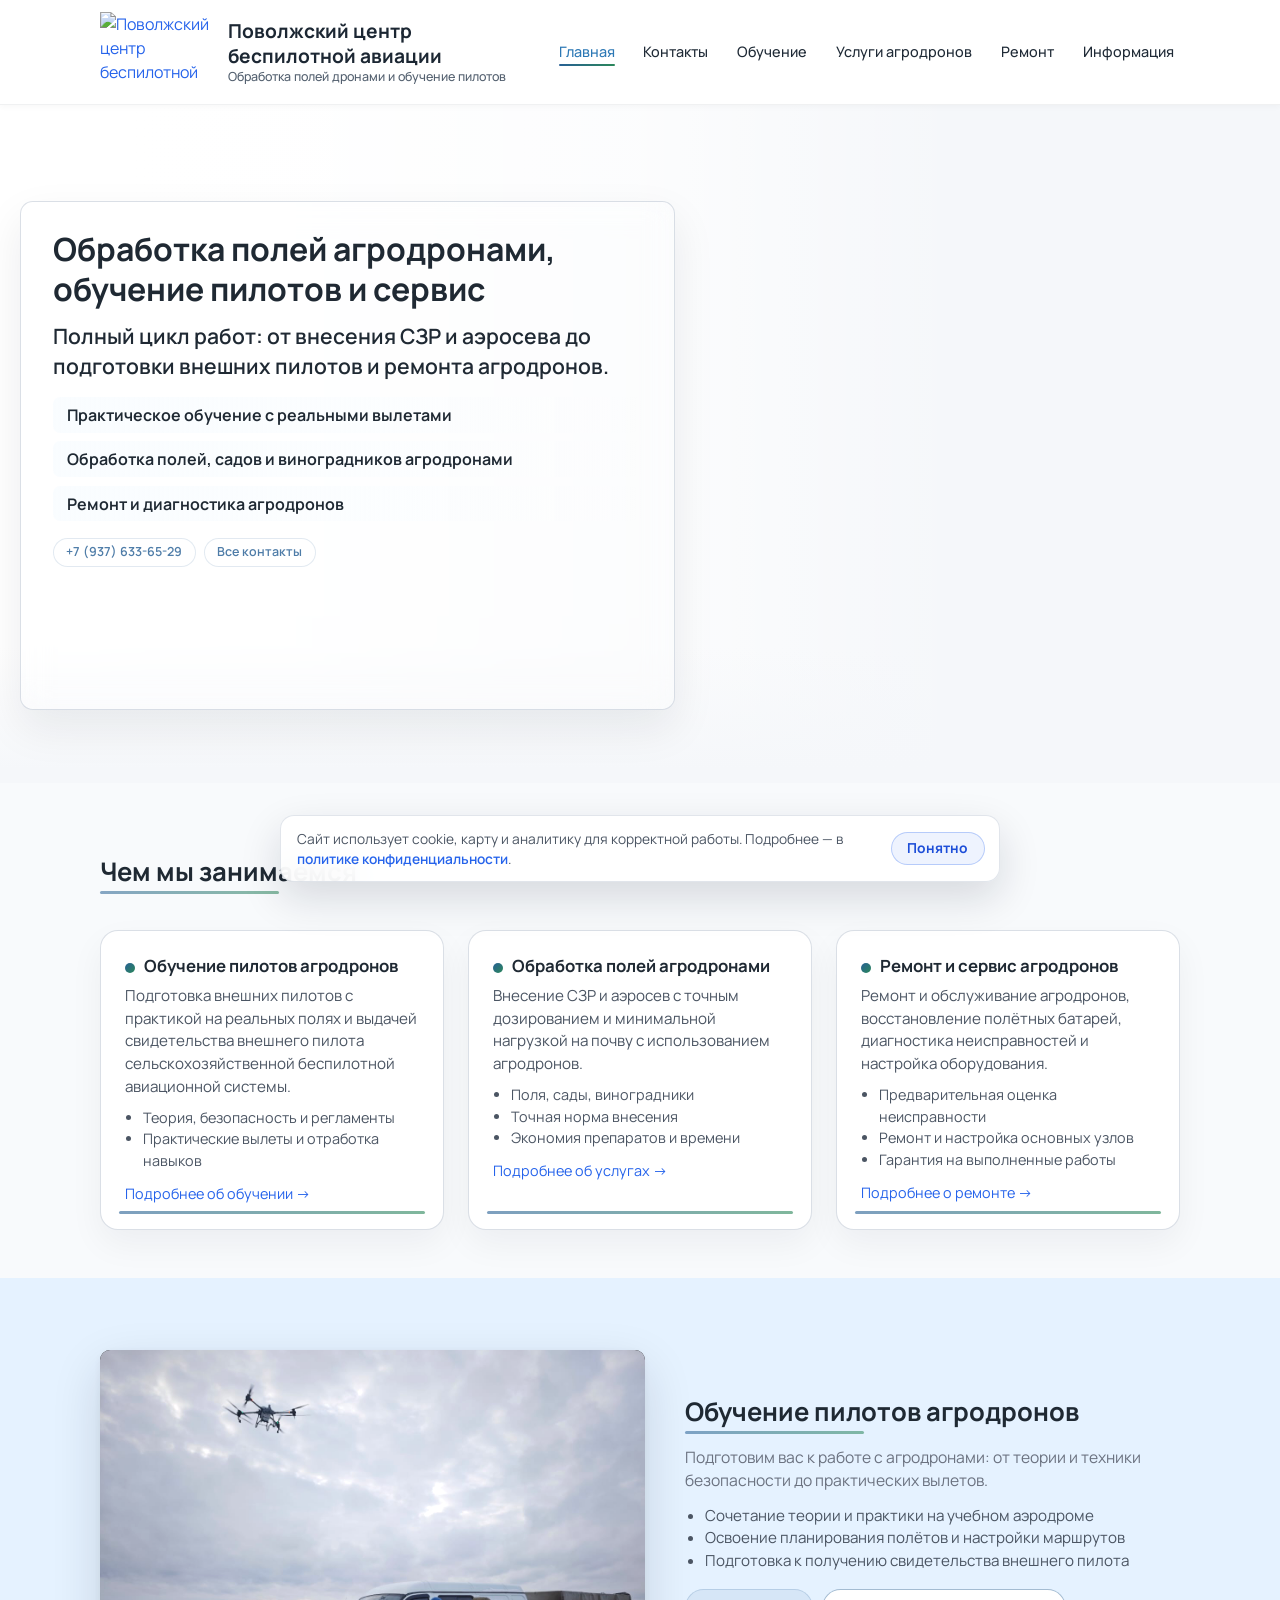
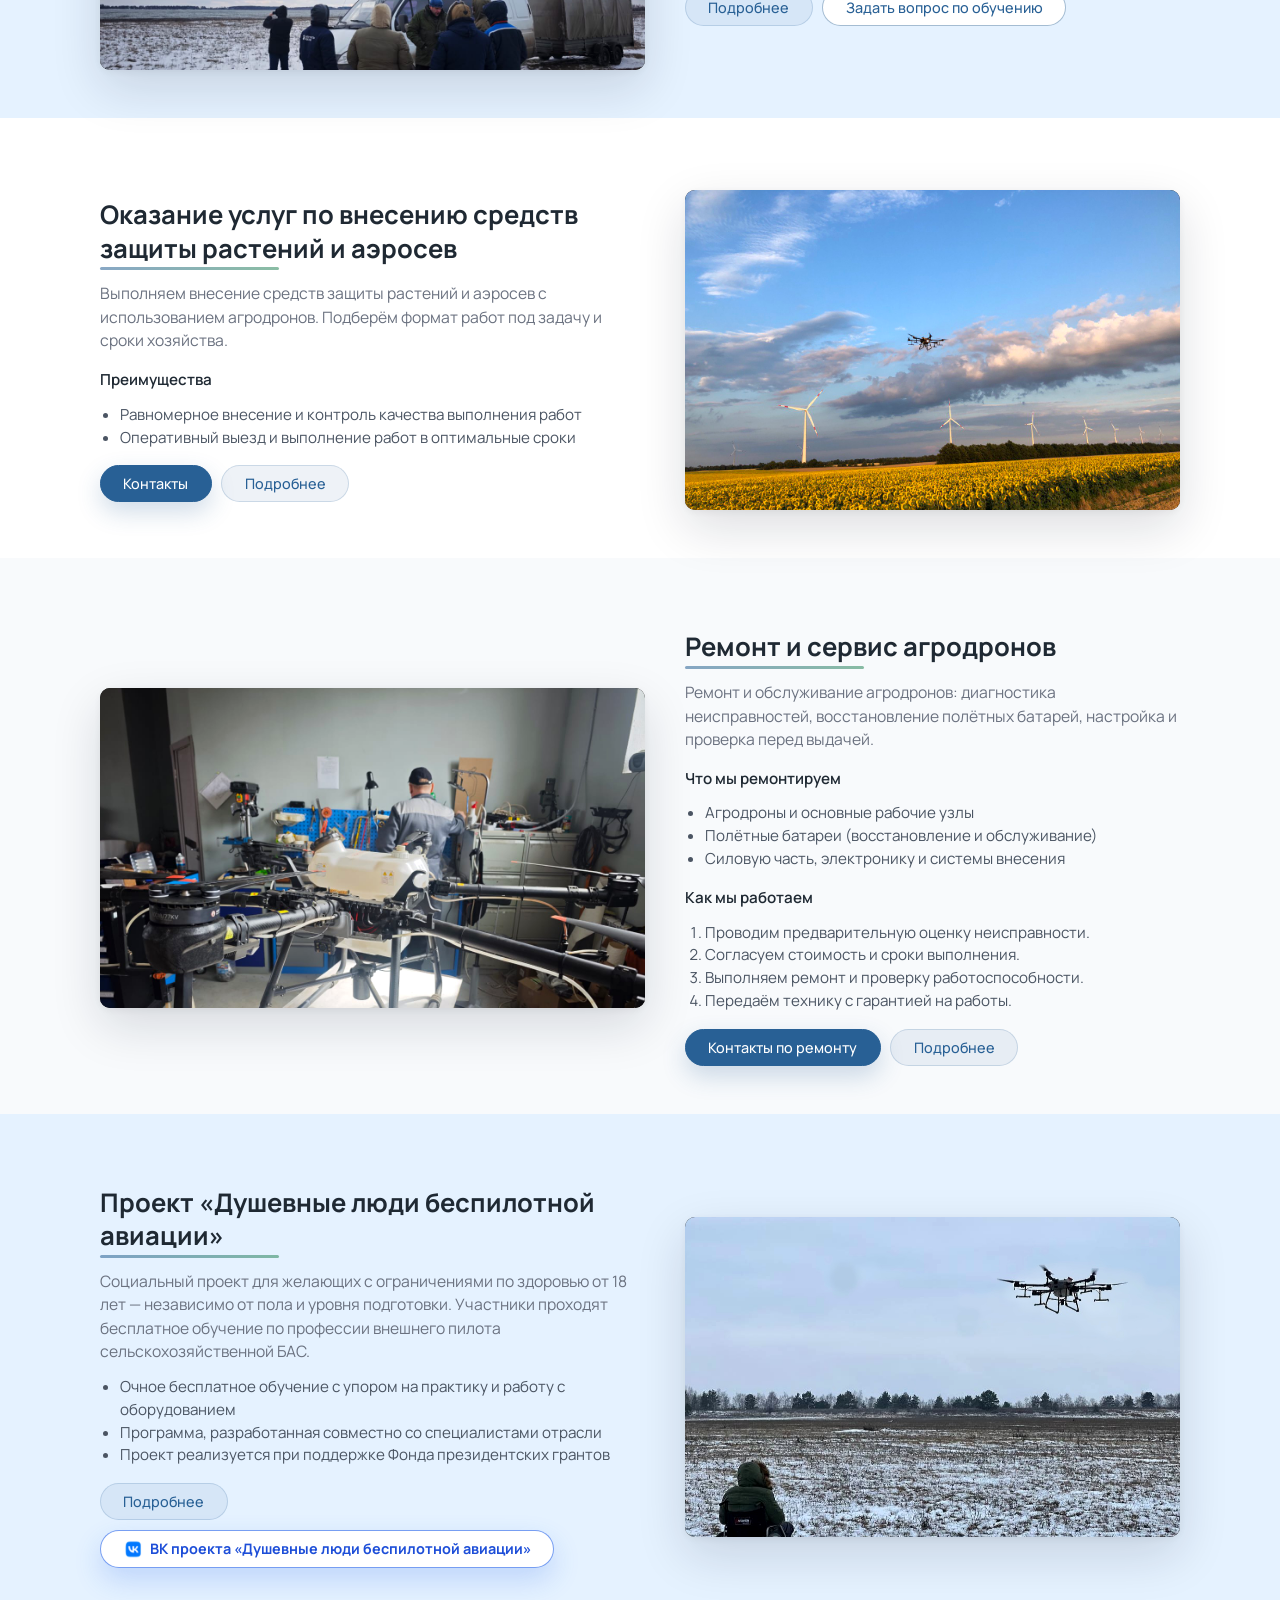
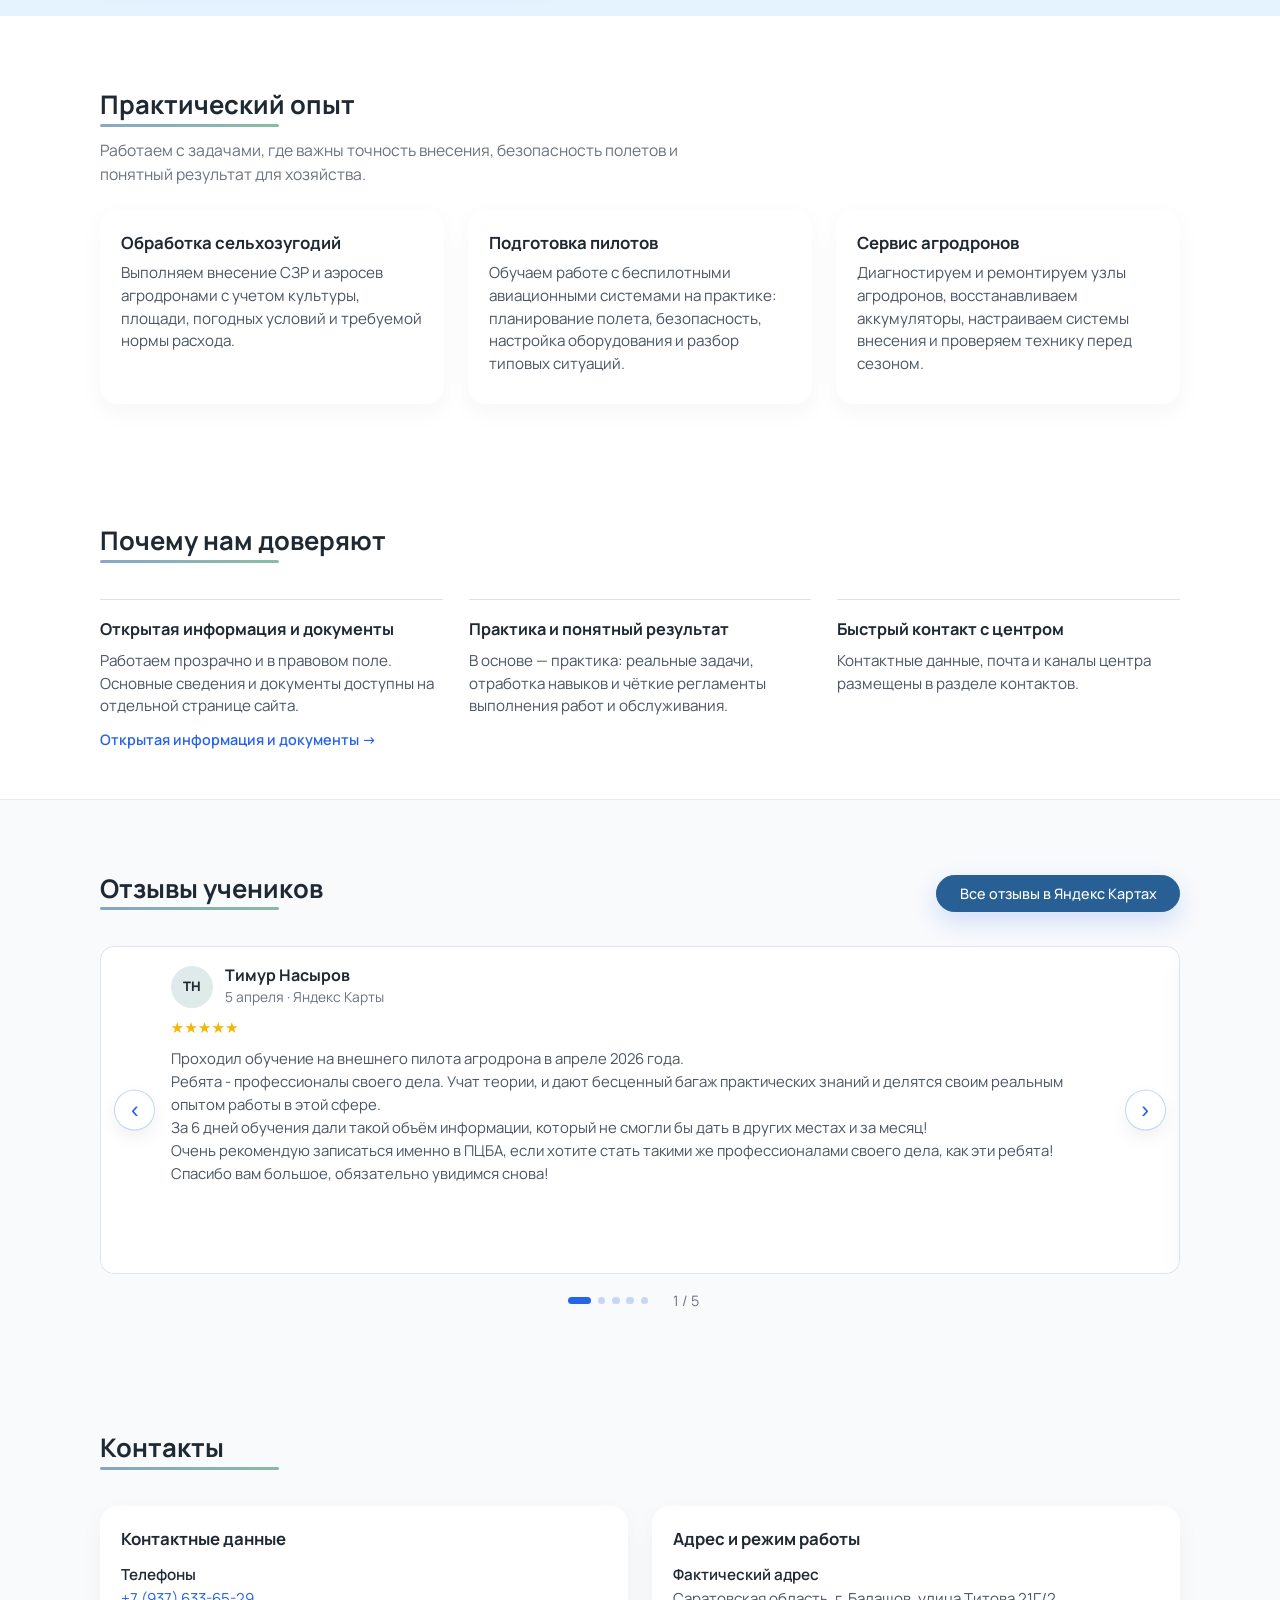
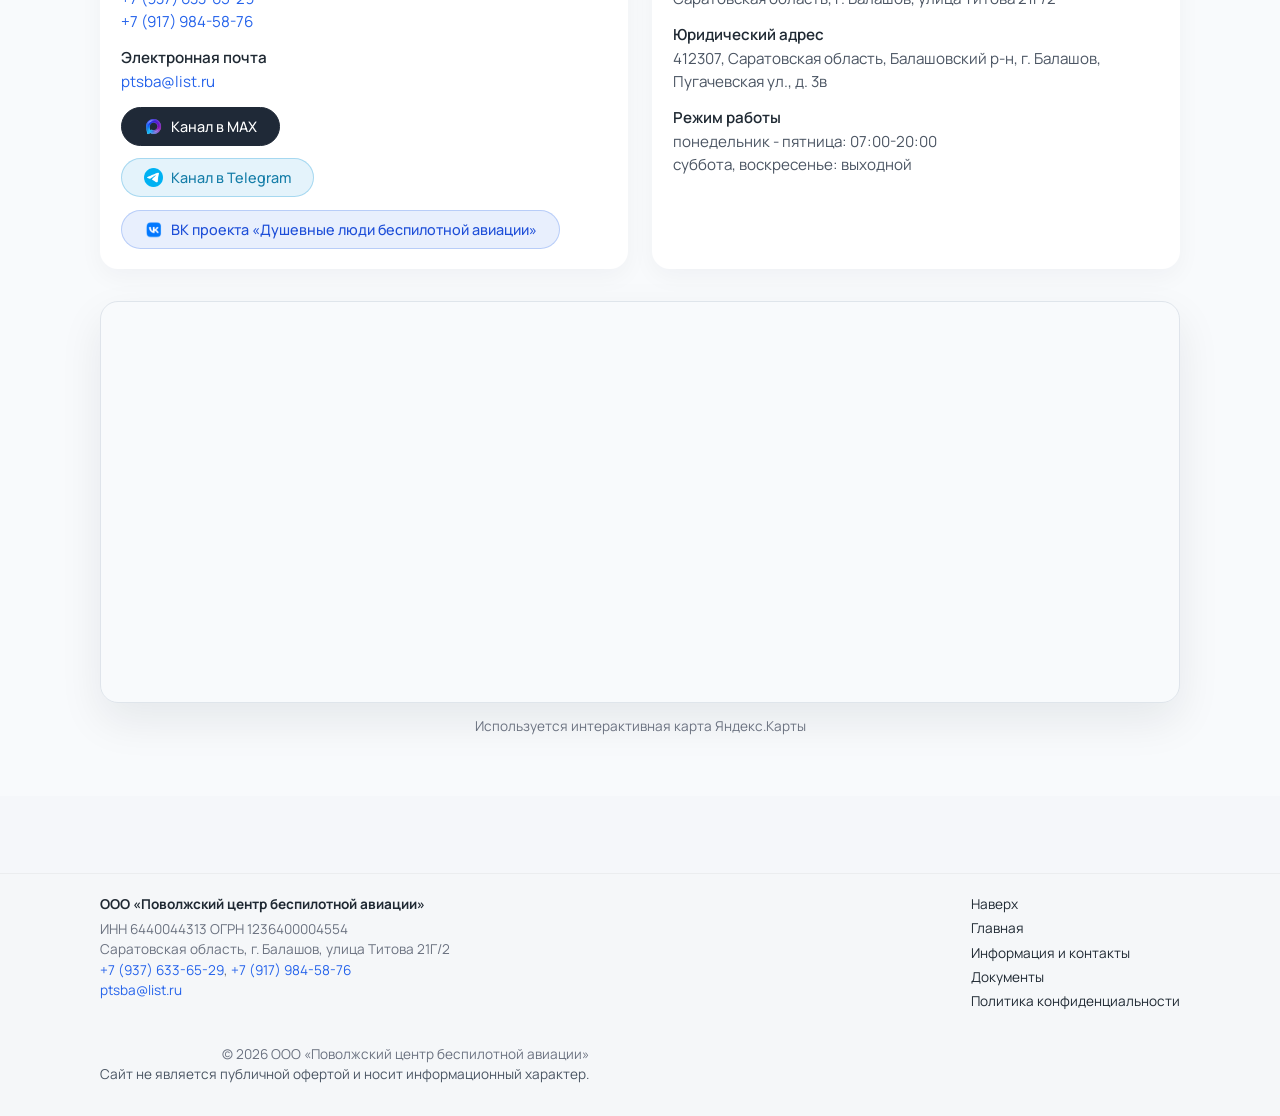
==== commit 4f11804c: "отзывы" ====
--- a/index.html
+++ b/index.html
@@ -17,7 +17,7 @@
     <meta name="twitter:title" content="Поволжский центр беспилотной авиации — агродроны, обучение и ремонт">
     <meta name="twitter:description" content="Обработка полей агродронами, обучение внешних пилотов, ремонт и сервис агродронов в Саратовской области и Поволжье.">
     <meta name="theme-color" content="#0f3f2e">
-    <link rel="icon" href="assets/img/logo/favicon.svg" type="image/svg+xml">
+    <link rel="icon" href="assets/img/logo/logo.svg" type="image/svg+xml">
     <link rel="apple-touch-icon" href="assets/img/logo/logo300.png">
     <link rel="preload" as="image" href="assets/img/hero/drone-1500.jpg" media="(min-width: 1001px)" fetchpriority="high">
     <link rel="preload" as="image" href="assets/img/hero/drone-1000.jpg" media="(min-width: 751px) and (max-width: 1000px)" fetchpriority="high">
@@ -116,7 +116,7 @@
 
 <header class="site-header">
     <div class="site-header__inner">
-        <a class="site-header__logo" href="/">
+        <a class="site-header__logo" href="index.html">
             <img decoding="async"
                     class="site-header__logo-img"
                     src="assets/img/logo/logo300.png"
@@ -164,23 +164,15 @@
                 <p class="hero__subtitle">
                     Полный цикл работ: от внесения СЗР и аэросева до подготовки внешних пилотов и ремонта агродронов.
                 </p>
-                <div class="hero__actions">
-                    <a href="tel:+79376336529" class="btn hero__btn">+7 (937) 633-65-29</a>
-                    <a href="https://max.ru/join/8lZ5_Gffm3tkGPWJAYpJ2B8XTpGCgx8KN9UKCOglifs" class="btn hero__btn btn--max-channel" target="_blank" rel="noopener">
-                        <img class="btn__icon" src="assets/img/icons/max-64.png" alt="" width="24" height="24" loading="lazy" decoding="async">
-                        MAX-канал
-                    </a>
-                    <a href="https://t.me/ptsbabalashov" class="btn hero__btn btn--telegram-channel" target="_blank" rel="noopener">
-                        <img class="btn__icon" src="assets/img/icons/tg-64.png" alt="" width="24" height="24" loading="lazy" decoding="async">
-                        Telegram-канал
-                    </a>
-                    <a href="#contacts" class="btn hero__btn">Все контакты</a>
-                </div>
                 <ul class="hero__facts">
                     <li>Практическое обучение с реальными вылетами</li>
                     <li>Обработка полей, садов и виноградников агродронами</li>
                     <li>Ремонт и диагностика агродронов</li>
                 </ul>
+                <div class="hero__actions">
+                    <a href="tel:+79376336529" class="btn hero__btn">+7 (937) 633-65-29</a>
+                    <a href="#contacts" class="btn hero__btn">Все контакты</a>
+                </div>
             </div>
 
         </div>
@@ -267,7 +259,7 @@
                     <li>Подготовка к получению свидетельства внешнего пилота</li>
                 </ul>
                 <div class="section__actions">
-                    <a href="pages/training.html" class="btn btn--primary">Подробно об обучении...</a>
+                    <a href="pages/training.html" class="btn btn--ghost">Подробнее</a>
                     <a href="#contacts" class="btn btn--outline">Задать вопрос по обучению</a>
                 </div>
             </div>
@@ -293,7 +285,7 @@
 
                 <div class="section__actions">
                     <a href="#contacts" class="btn btn--primary">Контакты</a>
-                    <a href="pages/services.html" class="btn btn--ghost">Подробнее...</a>
+                    <a href="pages/services.html" class="btn btn--ghost">Подробнее</a>
                 </div>
             </div>
             <div class="section__media">
@@ -358,7 +350,7 @@
 
                 <div class="section__actions">
                     <a href="#contacts" class="btn btn--primary">Контакты по ремонту</a>
-                    <a href="pages/repair.html" class="btn btn--ghost">Подробно о сервисе...</a>
+                    <a href="pages/repair.html" class="btn btn--ghost">Подробнее</a>
                 </div>
             </div>
         </div>
@@ -379,12 +371,10 @@
                     <li>Проект реализуется при поддержке Фонда президентских грантов</li>
                 </ul>
                 <div class="section__actions">
-                    <a href="pages/training.html#social-project" class="btn btn--primary">
-                        Узнать подробнее о проекте
-                    </a>
+                    <a href="pages/training.html#social-project" class="btn btn--ghost">Подробнее</a>
                     <a href="https://vk.ru/duscevnie_lydi" class="btn btn--vk-project btn--vk-project-strong" target="_blank" rel="noopener">
                         <img class="btn__icon" src="assets/img/icons/vk-64.png" alt="" width="24" height="24" loading="lazy" decoding="async">
-                        ВК-паблик проекта
+                        ВК проекта «Душевные люди беспилотной авиации»
                     </a>
                 </div>
             </div>
@@ -582,59 +572,74 @@
     </section>
 
     <!-- контакты -->
-    <section class="section section--contacts" id="contacts">
-        <div class="section__inner container contact-section">
-            <header class="section__header contact-section__header">
+    <section class="section section--light" id="contacts">
+        <div class="container">
+            <div class="section__header">
                 <h2 class="section__title">Контакты</h2>
-            </header>
-
-            <div class="contact-layout">
-                <div class="contact-grid" aria-label="Контакты центра">
-                    <div class="contact-item contact-item--phones">
-                        <h3 class="contact-item__label">Телефон</h3>
-                        <div class="contact-item__links">
-                            <a class="contact-phone" href="tel:+79376336529">+7 (937) 633-65-29</a>
-                            <a class="contact-phone" href="tel:+79179845876">+7 (917) 984-58-76</a>
-                        </div>
-                    </div>
-
-                    <div class="contact-item">
-                        <h3 class="contact-item__label">Мессенджеры</h3>
-                        <div class="contact-item__links">
-                            <a class="contact-channel contact-channel--max" href="https://max.ru/join/8lZ5_Gffm3tkGPWJAYpJ2B8XTpGCgx8KN9UKCOglifs" target="_blank" rel="noopener">
-                                <img class="contact-channel__icon" src="assets/img/icons/max-64.png" alt="" width="24" height="24" loading="lazy" decoding="async">
-                                Канал в MAX
-                            </a>
-                            <a class="contact-channel" href="https://t.me/ptsbabalashov" target="_blank" rel="noopener">
-                                <img class="contact-channel__icon" src="assets/img/icons/tg-64.png" alt="" width="24" height="24" loading="lazy" decoding="async">
-                                Канал в Telegram
-                            </a>
-                            <a class="contact-channel contact-channel--vk" href="https://vk.ru/duscevnie_lydi" target="_blank" rel="noopener">
-                                <img class="contact-channel__icon" src="assets/img/icons/vk-64.png" alt="" width="24" height="24" loading="lazy" decoding="async">
-                                ВК-паблик проекта
-                            </a>
-                        </div>
-                    </div>
-
-                    <div class="contact-item">
-                        <h3 class="contact-item__label">Почта</h3>
-                        <a class="contact-link" href="mailto:ptsba@list.ru">ptsba@list.ru</a>
-                    </div>
-
-                    <div class="contact-item contact-item--address">
-                        <h3 class="contact-item__label">Адрес</h3>
-                        <p class="contact-item__text">Саратовская область, г. Балашов, улица Титова 21Г/2</p>
-                    </div>
-                </div>
-
-                <div class="contact-map" aria-label="Карта проезда к центру">
-                    <iframe class="contact-map__frame"
-                            src="https://yandex.ru/map-widget/v1/?mode=search&amp;text=Поволжский%20ЦБА%2C%20Балашов%2C%20улица%20Титова%2021Г%2F2&amp;z=17"
-                            allowfullscreen=""
-                            loading="lazy"
-                            title="Карта с расположением Поволжского центра беспилотной авиации"></iframe>
-                </div>
-            </div>
+            </div>
+            <div class="grid grid--2">
+                <div class="card">
+                    <h3 class="card__title">Контактные данные</h3>
+                    <div class="contacts">
+                        <div class="contacts__item">
+                            <h4 class="contacts__label">Телефоны</h4>
+                            <p class="contacts__value">
+                                <a href="tel:+79376336529">+7 (937) 633-65-29</a><br>
+                                <a href="tel:+79179845876">+7 (917) 984-58-76</a>
+                            </p>
+                        </div>
+                        <div class="contacts__item">
+                            <h4 class="contacts__label">Электронная почта</h4>
+                            <p class="contacts__value"><a href="mailto:ptsba@list.ru">ptsba@list.ru</a></p>
+                        </div>
+                        <div class="contacts__item">
+                            <p class="contacts__value">
+                                <a class="btn btn--max-channel" href="https://max.ru/join/8lZ5_Gffm3tkGPWJAYpJ2B8XTpGCgx8KN9UKCOglifs" target="_blank" rel="noopener">
+                                    <img class="btn__icon" src="assets/img/icons/max-64.png" alt="" width="24" height="24" loading="lazy" decoding="async">
+                                    Канал в MAX
+                                </a>
+                            </p>
+                        </div>
+                        <div class="contacts__item">
+                            <p class="contacts__value">
+                                <a class="btn btn--telegram-channel" href="https://t.me/ptsbabalashov" target="_blank" rel="noopener">
+                                    <img class="btn__icon" src="assets/img/icons/tg-64.png" alt="" width="24" height="24" loading="lazy" decoding="async">
+                                    Канал в Telegram
+                                </a>
+                            </p>
+                        </div>
+                        <div class="contacts__item">
+                            <p class="contacts__value">
+                                <a class="btn btn--vk-project" href="https://vk.ru/duscevnie_lydi" target="_blank" rel="noopener">
+                                    <img class="btn__icon" src="assets/img/icons/vk-64.png" alt="" width="24" height="24" loading="lazy" decoding="async">
+                                    ВК проекта «Душевные люди беспилотной авиации»
+                                </a>
+                            </p>
+                        </div>
+                    </div>
+                </div>
+                <div class="card">
+                    <h3 class="card__title">Адрес и режим работы</h3>
+                    <div class="contacts">
+                        <div class="contacts__item">
+                            <h4 class="contacts__label">Фактический адрес</h4>
+                            <p class="contacts__value">Саратовская область, г. Балашов, улица Титова 21Г/2</p>
+                        </div>
+                        <div class="contacts__item">
+                            <h4 class="contacts__label">Юридический адрес</h4>
+                            <p class="contacts__value">412307, Саратовская область, Балашовский р-н, г. Балашов, Пугачевская ул., д. 3в</p>
+                        </div>
+                        <div class="contacts__item">
+                            <h4 class="contacts__label">Режим работы</h4>
+                            <p class="contacts__value">понедельник - пятница: 07:00-20:00<br>суббота, воскресенье: выходной</p>
+                        </div>
+                    </div>
+                </div>
+            </div>
+            <div class="map-container">
+                <iframe class="map-iframe" src="https://yandex.ru/map-widget/v1/?mode=search&amp;text=Поволжский%20ЦБА%2C%20Балашов%2C%20улица%20Титова%2021Г%2F2&amp;z=17" allowfullscreen="" loading="lazy" title="Карта с расположением офиса Поволжского центра беспилотной авиации"></iframe>
+            </div>
+            <p class="map-note">Используется интерактивная карта Яндекс.Карты</p>
         </div>
     </section>
 
@@ -643,38 +648,27 @@
 <footer class="site-footer">
     <div class="site-footer__inner container">
         <div class="site-footer__left">
-            <p class="site-footer__title">
-                Поволжский центр беспилотной авиации
-            </p>
-            <p class="site-footer__text">
-                Обработка полей агродронами, обучение пилотов и сервис.
-            </p>
+            <p class="site-footer__title">ООО «Поволжский центр беспилотной авиации»</p>
+            <p class="site-footer__text">ИНН 6440044313 ОГРН 1236400004554<br>Саратовская область, г. Балашов, улица Титова 21Г/2<br><a href="tel:+79376336529">+7 (937) 633-65-29</a>, <a href="tel:+79179845876">+7 (917) 984-58-76</a><br><a href="mailto:ptsba@list.ru">ptsba@list.ru</a></p>
         </div>
         <div class="site-footer__middle">
             <ul class="site-footer__nav">
                 <li><a href="#top">Наверх</a></li>
-                <li><a href="pages/info.html">Открытая информация</a></li>
+                <li><a href="index.html">Главная</a></li>
+                <li><a href="pages/info.html">Информация и контакты</a></li>
+                <li><a href="pages/education-info.html">Документы</a></li>
                 <li><a href="pages/policy.html">Политика конфиденциальности</a></li>
-                <li>
-                    <a href="https://t.me/ptsbabalashov" target="_blank" rel="noopener">
-                        Канал в Telegram
-                    </a>
-                </li>
             </ul>
         </div>
         <div class="site-footer__right">
-            <p class="site-footer__copy">
-                © <span id="js-year">2026</span> Поволжский центр беспилотной авиации
-            </p>
-            <p class="site-footer__disclaimer">
-                Сайт не является публичной офертой и носит информационный характер.
-            </p>
+            <p class="site-footer__copy">© <span id="js-year">2026</span> ООО «Поволжский центр беспилотной авиации»</p>
+            <p class="site-footer__disclaimer">Сайт не является публичной офертой и носит информационный характер.</p>
         </div>
     </div>
-
     <script defer src="assets/js/app.js"></script>
 </footer>
 
 </body>
 </html>
 
+
--- a/assets/style/site.min.css
+++ b/assets/style/site.min.css
@@ -1 +1 @@
-:root{color-scheme:light;--page-bg:#f5f7fa;--text-main:#1f2933;--text-soft:#4b5563;--text-muted:#6b7280;--link-color:#2563eb;--link-hover-color:#1d4ed8;--border-subtle:rgba(15,23,42,0.06);--shadow-soft:0 2px 6px rgba(15,23,42,0.04);--layout-max-width:1120px;--layout-padding-x:1.25rem;--header-max-width:var(--layout-max-width);--header-padding-y:0.75rem;--header-padding-x:var(--layout-padding-x);--header-bg:#ffffff;--header-border-color:var(--border-subtle);--header-shadow:0 2px 6px rgba(0,0,0,0.03);--header-shadow-mobile:0 4px 18px rgba(0,0,0,0.06);--logo-size:80px;--logo-title-size:1.2rem;--logo-subtitle-size:0.78rem;--logo-title-color:#1c2733;--logo-subtitle-color:#53606f;--nav-gap:1.5rem;--nav-link-gap:1rem;--nav-link-font-size:0.9rem;--nav-link-color:#1f2a36;--nav-link-hover-color:#2c78b5;--nav-underline-start:#286095;--nav-underline-end:#2b875a;--footer-bg:#f5f7f9;--footer-border-color:rgba(0,0,0,0.04);--footer-text-color:#4a5563;--footer-muted-color:#6b7280;--footer-link-color:#1f2933;--footer-link-hover-color:#2c78b5;--footer-font-size:0.85rem;--footer-padding-y:1.25rem;--footer-padding-x:var(--layout-padding-x);--section-bg:#ffffff;--section-bg-soft:#f8fafc;--section-bg-accent:#e5f2ff;--section-padding-y:3rem;--card-bg:#ffffff;--card-radius:18px;--card-shadow:0 8px 24px rgba(15,23,42,0.04);--btn-radius:999px;--btn-font-size:0.9rem;--btn-hero-bg:rgba(44,120,181,0.66);--btn-hero-hover-bg:rgba(30,70,101,0.86);--btn-hero-color:#ffffff;--par:0.5;--m-peek:0;--m-progress:0%;--m-hero:0px;--m-media:0px;--m-rot:0deg;--tx:50%;--ty:50%}@media (min-width:1440px){:root{--layout-max-width:1240px}}@media (min-width:1920px){:root{--layout-max-width:1360px}}*,*::before,*::after{box-sizing:border-box}html,body{margin:0;padding:0}body{font-family:"Manrope",system-ui,-apple-system,BlinkMacSystemFont,"Segoe UI",sans-serif;background:var(--page-bg);color:var(--text-main);line-height:1.5;font-size:clamp(16px,0.9vw,19px)}img{max-width:100%;height:auto;display:block}a{color:var(--link-color);text-decoration:none}a:hover{color:var(--link-hover-color)}p{margin:0 0 0.75rem}h1,h2,h3,h4{margin:0 0 0.75rem;font-weight:700}.btn{display:inline-flex;align-items:center;justify-content:center;gap:0.45rem;padding:0.55rem 1.4rem;border-radius:var(--btn-radius);border:1px solid transparent;font-size:var(--btn-font-size);font-weight:500;line-height:1.2;cursor:pointer;text-decoration:none;transition:background-color 0.18s ease,color 0.18s ease,border-color 0.18s ease,transform 0.1s ease}.btn__icon{width:1.08rem;height:1.08rem;flex:0 0 auto;object-fit:contain}.btn--max-channel .btn__icon,.btn--telegram-channel .btn__icon,.btn--vk-project .btn__icon{width:1.2rem;height:1.2rem;padding:0;border-radius:0;background:transparent}.btn--primary{color:#ffffff;background:var(--link-color);border-color:var(--link-color)}.btn--primary:hover{background:var(--link-hover-color);border-color:var(--link-hover-color)}.btn--outline{color:var(--link-hover-color);background:#ffffff;border-color:rgba(37,99,235,0.32)}.btn--outline:hover{color:#ffffff;background:var(--link-color);border-color:var(--link-color)}.btn--ghost{color:var(--link-hover-color);background:rgba(37,99,235,0.08);border-color:transparent}.btn--ghost:hover{background:rgba(37,99,235,0.14)}.btn--telegram-channel{color:#147da8;background:rgba(34,158,217,0.12);border-color:rgba(34,158,217,0.32)}.btn--telegram-channel:hover{color:#ffffff;background:#178ac0;border-color:#178ac0}.btn--max-channel{color:#ffffff;background:#1f2937;border-color:#1f2937}.btn--max-channel:hover{color:#ffffff;background:#111827;border-color:#111827}.btn--vk-project{color:#1d4ed8;background:rgba(37,99,235,0.1);border-color:rgba(37,99,235,0.24)}.btn--vk-project:hover{color:#ffffff;background:#2563eb;border-color:#2563eb}.btn--vk-project-strong{color:#1d4ed8;background:#ffffff;border-color:rgba(37,99,235,0.62);box-shadow:0 12px 28px rgba(37,99,235,0.2);font-weight:700}.btn--vk-project-strong:hover{color:#ffffff;background:#1d4ed8;border-color:#1d4ed8;box-shadow:0 14px 32px rgba(37,99,235,0.28)}.js-reveal{opacity:0;transform:translateY(10px);transition:opacity 0.45s ease,transform 0.45s ease}.js-reveal.is-visible{opacity:1;transform:translateY(0)}.js-toast{position:fixed;left:50%;bottom:20px;transform:translate(-50%,10px);opacity:0;padding:0.7rem 0.95rem;border-radius:14px;background:rgba(17,24,39,0.92);color:#fff;font-size:0.9rem;box-shadow:0 10px 30px rgba(0,0,0,0.25);z-index:9999;transition:opacity 0.2s ease,transform 0.2s ease;cursor:pointer;max-width:min(92vw,520px);text-align:center}.js-toast.is-show{opacity:1;transform:translate(-50%,0)}.js-to-top{position:fixed;right:18px;bottom:18px;width:44px;height:44px;border-radius:999px;border:1px solid rgba(148,163,184,0.55);background:rgba(255,255,255,0.85);backdrop-filter:blur(10px);-webkit-backdrop-filter:blur(10px);box-shadow:0 10px 24px rgba(15,23,42,0.10);cursor:pointer;opacity:0;transform:translateY(10px);pointer-events:none;transition:opacity 0.18s ease,transform 0.18s ease;z-index:9999}.js-to-top.is-show{opacity:1;transform:translateY(0);pointer-events:auto}.cookie-notice{position:fixed;left:50%;bottom:18px;z-index:9998;width:min(720px,calc(100vw - 32px));display:flex;align-items:center;justify-content:space-between;gap:1rem;padding:0.78rem 0.9rem 0.78rem 1rem;border:1px solid rgba(148,163,184,0.28);border-radius:14px;background:rgba(255,255,255,0.92);color:var(--text-soft);box-shadow:0 16px 42px rgba(15,23,42,0.14);backdrop-filter:blur(14px);-webkit-backdrop-filter:blur(14px);opacity:0;transform:translate(-50%,12px);transition:opacity 0.2s ease,transform 0.2s ease}.cookie-notice.is-visible{opacity:1;transform:translate(-50%,0)}.cookie-notice__text{margin:0;font-size:0.86rem;line-height:1.45}.cookie-notice__text a{font-weight:600;white-space:nowrap}.cookie-notice__button{flex:0 0 auto;border:1px solid rgba(37,99,235,0.28);border-radius:999px;padding:0.45rem 0.95rem;background:rgba(37,99,235,0.08);color:var(--link-hover-color);font:inherit;font-size:0.86rem;font-weight:700;line-height:1.2;cursor:pointer;transition:background-color 0.18s ease,color 0.18s ease,border-color 0.18s ease}.cookie-notice__button:hover{background:var(--link-color);border-color:var(--link-color);color:#ffffff}@media (max-width:640px){.cookie-notice{bottom:12px;width:calc(100vw - 24px);align-items:stretch;flex-direction:column;gap:0.65rem;padding:0.82rem;border-radius:12px}.cookie-notice__text{font-size:0.8rem}.cookie-notice__text a{white-space:normal}.cookie-notice__button{width:100%;padding-block:0.52rem}}@keyframes hero-card-float{0%,100%{transform:translateY(0)}50%{transform:translateY(-4px)}}@media (max-width:1024px) and (orientation:portrait){.hero{transform:translateZ(0)}.hero .btn{box-shadow:0 10px 24px rgba(15,23,42,0.10)}.m-scrollbar{position:fixed;left:0;top:0;height:3px;width:var(--m-progress,0%);background:rgba(37,99,235,0.9);z-index:99998;transition:width 0.08s linear}}@media (hover:none) and (pointer:coarse){.btn,.site-nav__link,.site-nav__toggle{position:relative;overflow:hidden}.tap-ripple{position:absolute;border-radius:999px;transform:scale(0);opacity:0.35;pointer-events:none;background:rgba(37,99,235,0.35);animation:ripple 520ms ease-out forwards}@keyframes ripple{to{transform:scale(3.2);opacity:0}}}@media (hover:hover) and (pointer:fine){.site-nav__link{position:relative;overflow:hidden;transition:transform 0.16s ease,color 0.16s ease}.site-nav__link::before{content:"";position:absolute;inset:0;opacity:0;transform:translateX(-18%);transition:opacity 0.16s ease,transform 0.22s ease;background:radial-gradient(circle at 20% 50%,rgba(37,99,235,0.18),transparent 55%);pointer-events:none}.site-nav__link::after{content:"";position:absolute;left:10px;right:10px;bottom:6px;height:2px;border-radius:999px;background:rgba(37,99,235,0.85);transform:scaleX(0);transform-origin:left;transition:transform 0.22s ease;pointer-events:none}.site-nav__link:hover{transform:translateY(-1px)}.site-nav__link:hover::before{opacity:1;transform:translateX(0)}.site-nav__link:hover::after{transform:scaleX(1)}}@media (max-width:1024px) and (orientation:portrait){.m-reveal{opacity:0;transform:translateY(10px);transition:opacity 0.45s ease,transform 0.45s ease;will-change:opacity,transform}.m-reveal.is-visible{opacity:1;transform:translateY(0)}.hero__inner{transform:translate3d(0,calc(var(--m-hero,0px)),0);transition:transform 0.08s linear;will-change:transform}}@media (prefers-reduced-motion:reduce){.m-scrollbar{display:none !important}.m-reveal{transition:none !important;transform:none !important;opacity:1 !important}.hero__inner{transform:none !important;transition:none !important}}@media (max-width:640px){body{font-size:16px}.btn{max-width:100%;padding:0.5rem 1rem;font-size:0.88rem;white-space:normal;text-align:center}}.page-main{padding-top:clamp(24px,4vw,48px);padding-bottom:clamp(48px,6vw,88px)}.page-main--home{padding-top:0}.page-main .section{padding-top:clamp(40px,6vw,72px)}.page-title{margin:0 0 12px;font-size:clamp(28px,4vw,40px);line-height:1.15}.page-lead{margin:0 0 24px;max-width:72ch;opacity:0.9}.breadcrumbs{display:flex;flex-wrap:wrap;gap:8px;align-items:center;margin:0 0 18px;font-size:14px;opacity:0.85}.breadcrumbs a{text-decoration:none}.page{min-height:100vh;display:flex;flex-direction:column}.page-main{flex:1 0 auto}.site-footer{flex-shrink:0}.container{width:100%;max-width:var(--layout-max-width);margin:0 auto;padding-inline:var(--layout-padding-x)}.grid{display:grid;gap:1.5rem}.grid--2{grid-template-columns:repeat(2,minmax(0,1fr))}.grid--3{grid-template-columns:repeat(3,minmax(0,1fr))}@media (max-width:960px){.grid--3{grid-template-columns:repeat(2,minmax(0,1fr))}}@media (max-width:640px){.grid--2,.grid--3{grid-template-columns:minmax(0,1fr)}}.site-header{position:sticky;top:0;z-index:100;background:var(--header-bg);border-bottom:1px solid var(--header-border-color);box-shadow:var(--header-shadow)}.site-header__inner{max-width:var(--header-max-width);margin:0 auto;padding:var(--header-padding-y) var(--header-padding-x);display:flex;align-items:center;justify-content:space-between;gap:1.5rem}.site-header__logo{display:inline-flex;align-items:center;gap:0.75rem;text-decoration:none}.site-header__logo-img{display:block;width:calc(var(--logo-size)*1.453125);height:var(--logo-size);object-fit:contain;flex:0 0 auto}.site-header__logo-text{display:flex;flex-direction:column}.site-header__logo-title{font-size:var(--logo-title-size);font-weight:700;line-height:1.3;color:var(--logo-title-color)}.site-header__logo-subtitle{font-size:var(--logo-subtitle-size);font-weight:500;line-height:1.3;color:var(--logo-subtitle-color)}.site-nav{display:flex;align-items:center;gap:var(--nav-gap)}.site-nav__toggle{display:none;border:none;background:transparent;font-size:1.4rem;cursor:pointer}.site-nav__list{display:flex;align-items:center;gap:var(--nav-link-gap);list-style:none;margin:0;padding:0}.site-nav__link{position:relative;display:inline-flex;align-items:center;padding:0.35rem 0.4rem;font-size:var(--nav-link-font-size);font-weight:500;text-decoration:none;color:var(--nav-link-color);white-space:nowrap;transition:color 0.15s ease}.site-nav__link::after{content:"";position:absolute;left:0.4rem;right:0.4rem;bottom:0.15rem;height:2px;border-radius:999px;background:linear-gradient( 90deg,var(--nav-underline-start),var(--nav-underline-end) );transform:scaleX(0);transform-origin:center;transition:transform 0.18s ease-out}.site-nav__link:hover{color:var(--nav-link-hover-color)}.site-nav__link:hover::after{transform:scaleX(1)}@media (max-width:1150px){.site-header{--logo-size:60px;--logo-title-size:1.1rem}}@media (max-width:995px){.site-header{--nav-link-font-size:0.85rem}.site-nav__list{gap:0.8rem}}@media (max-width:860px){.site-header{--logo-size:50px;--logo-title-size:1rem}}@media (max-width:872px){.site-header__inner{padding:0.5rem 1rem}.site-header{--logo-size:48px;--logo-title-size:0.9rem;--logo-subtitle-size:0.7rem;--nav-link-font-size:0.9rem}.site-nav__toggle{display:inline-flex}.site-nav__list{position:absolute;inset-inline:0;top:100%;margin-top:0;padding:0.5rem 1rem 0.8rem;flex-direction:column;align-items:flex-start;gap:0.4rem;background:var(--header-bg);border-bottom:1px solid var(--header-border-color);box-shadow:var(--header-shadow-mobile);max-height:0;overflow:hidden;opacity:0;pointer-events:none;transition:max-height 0.2s ease,opacity 0.18s ease}.site-nav__list.is-open{max-height:260px;opacity:1;pointer-events:auto}.site-nav__link{padding:0.25rem 0}}@media (min-width:625px) and (max-width:872px){.site-header{--logo-size:60px;--logo-title-size:1.1rem;--logo-subtitle-size:0.8rem;--nav-link-font-size:0.9rem}}.site-footer{background:var(--footer-bg);border-top:1px solid var(--footer-border-color);font-size:var(--footer-font-size);color:var(--footer-text-color)}.site-footer__inner{max-width:var(--header-max-width);margin:0 auto;padding:var(--footer-padding-y) var(--footer-padding-x);display:flex;align-items:flex-start;justify-content:space-between;gap:2rem;flex-wrap:wrap}.site-footer__title{margin:0 0 0.3rem;font-weight:700;color:var(--footer-link-color)}.site-footer__text{margin:0;color:var(--footer-muted-color)}.site-footer__nav{list-style:none;padding:0;margin:0;display:flex;flex-direction:column;gap:0.25rem}.site-footer__nav a{text-decoration:none;color:var(--footer-link-color);transition:color 0.15s ease}.site-footer__nav a:hover{color:var(--footer-link-hover-color)}.site-footer__copy{margin:0;color:var(--footer-muted-color);text-align:right}@media (max-width:720px){.site-footer__inner{flex-direction:column;align-items:flex-start;gap:1rem}.site-footer__copy{text-align:left}}@media (max-width:480px){.site-footer__inner{padding-inline:1rem}.site-footer__title{font-size:0.95rem}}.site-nav__link.is-active{color:var(--nav-link-hover-color)}.site-nav__link.is-active::after{transform:scaleX(1)}.site-header.site-header--scrolled{box-shadow:0 10px 26px rgba(15,23,42,0.06)}.section{padding-block:var(--section-padding-y);background:var(--section-bg)}.section--light{background:var(--section-bg-soft)}.section--accent{background:var(--section-bg-accent)}.section--trust{background:#ffffff}.section--contacts{background:#eef4f8;border-top:1px solid rgba(15,23,42,0.06)}.section__inner{max-width:var(--layout-max-width);margin:0 auto;padding-inline:var(--layout-padding-x)}.section__inner--split{display:grid;grid-template-columns:minmax(0,1.1fr) minmax(0,1fr);gap:2.5rem;align-items:center}.section__header{margin-bottom:1.5rem}.section__title{font-size:clamp(1.6rem,2vw,2.1rem);line-height:1.3}.section__title{position:relative;display:inline-block;padding-bottom:0.35rem}.section__title::after{content:"";position:absolute;left:0;bottom:0;width:clamp(120px,14vw,220px);height:3px;border-radius:999px;background:linear-gradient( 90deg,var(--nav-underline-start),var(--nav-underline-end) );opacity:0.55}.section__subtitle{font-size:0.98rem;color:var(--text-muted);max-width:40rem}.section__label{margin-top:1rem;font-size:0.95rem;font-weight:600}.section__list{margin:0.4rem 0 0.8rem;padding-left:1.25rem;font-size:0.95rem;color:var(--text-soft)}.section__list--ordered{list-style:decimal}.section__actions{display:flex;flex-wrap:wrap;gap:0.6rem;margin-top:1rem}@media (max-width:640px){.section{padding-block:2.2rem}.section__title{font-size:1.2rem}.section__actions{flex-direction:column;align-items:stretch}}.card{background:var(--card-bg);border-radius:var(--card-radius);box-shadow:var(--card-shadow);padding:1.25rem 1.3rem}.card__title{font-size:1.05rem;margin-bottom:0.4rem}.card__text{font-size:0.95rem;color:var(--text-soft);margin-bottom:0.5rem}.card__list{margin:0 0 0.6rem;padding-left:1.1rem;font-size:0.9rem;color:var(--text-soft)}.card__link{font-size:0.9rem}.trust-grid{display:grid;grid-template-columns:repeat(3,minmax(0,1fr));gap:1.6rem}.trust-block{padding-top:1.05rem;border-top:1px solid rgba(15,23,42,0.12)}.trust-block__title{margin:0 0 0.55rem;font-size:1.02rem}.trust-block__text{margin:0;font-size:0.95rem;color:var(--text-soft)}.trust-block__link{display:inline-flex;margin-top:0.65rem;font-size:0.9rem;font-weight:600}.section--reviews{background:#f8fafc;border-top:1px solid rgba(15,23,42,0.06)}.reviews-header{display:flex;align-items:flex-start;justify-content:space-between;gap:1.2rem}.reviews-header__link{flex:0 0 auto;margin-top:0.2rem;box-shadow:0 10px 24px rgba(37,99,235,0.18)}.reviews-carousel{display:grid;gap:0.95rem}.reviews-viewport{position:relative;overflow:hidden;border-radius:14px}.reviews-track{display:flex;transition:transform 0.28s ease;will-change:transform}.review-card{flex:0 0 100%;display:flex;flex-direction:column;gap:0.75rem;padding:1.15rem 4.35rem;border:1px solid rgba(148,163,184,0.28);border-radius:14px;background:#ffffff;box-shadow:0 10px 26px rgba(15,23,42,0.04)}.review-card__top{display:flex;align-items:center;gap:0.75rem}.review-card__avatar{flex:0 0 auto;width:42px;height:42px;display:inline-flex;align-items:center;justify-content:center;border-radius:50%;background:linear-gradient(135deg,rgba(40,96,149,0.14),rgba(43,135,90,0.16));color:var(--text-main);font-size:0.82rem;font-weight:800}.review-card__name{margin:0;font-size:1rem;line-height:1.25}.review-card__meta{margin:0.12rem 0 0;color:var(--text-muted);font-size:0.86rem}.review-card__stars{margin:0;color:#f2b705;letter-spacing:0;font-size:0.95rem;line-height:1}.review-card__text{margin:0;color:var(--text-soft);font-size:0.93rem;line-height:1.55}.reviews-controls{display:flex;align-items:center;justify-content:center;gap:0.75rem}.reviews-dots{display:flex;align-items:center;gap:0.42rem}.reviews-dot{width:0.48rem;height:0.48rem;padding:0;border:0;border-radius:999px;background:rgba(37,99,235,0.24);cursor:pointer;transition:width 0.18s ease,background-color 0.18s ease}.reviews-dot.is-active{width:1.4rem;background:var(--link-color)}.reviews-arrow{position:absolute;top:50%;z-index:2;width:2.55rem;height:2.55rem;display:inline-flex;align-items:center;justify-content:center;border:1px solid rgba(37,99,235,0.28);border-radius:50%;background:#ffffff;color:var(--link-color);font-size:1.45rem;line-height:1;cursor:pointer;box-shadow:0 8px 18px rgba(15,23,42,0.06);transform:translateY(-50%);transition:border-color 0.18s ease,background-color 0.18s ease,transform 0.18s ease}.reviews-arrow[data-reviews-prev]{left:0.9rem}.reviews-arrow[data-reviews-next]{right:0.9rem}.reviews-arrow:hover{border-color:rgba(37,99,235,0.55);background:rgba(37,99,235,0.06);transform:translateY(-50%) scale(1.03)}.reviews-count{min-width:3.2rem;color:var(--text-muted);font-size:0.9rem;text-align:center}@media (prefers-reduced-motion:reduce){.reviews-track,.reviews-dot,.reviews-arrow{transition:none}}.contacts{display:grid;gap:0.8rem;margin-top:0.8rem}.contacts__item{font-size:0.95rem}.contacts__label{margin:0 0 0.1rem;font-weight:600}.contacts__value{margin:0;color:var(--text-soft)}.contact-section__header{margin-bottom:1.8rem}.contact-layout{display:grid;grid-template-columns:minmax(0,0.92fr) minmax(320px,1.08fr);gap:1.5rem;align-items:stretch}.contact-grid{display:grid;grid-template-columns:minmax(280px,1.1fr) minmax(240px,0.9fr);gap:0;align-items:start;border-top:1px solid rgba(15,23,42,0.12);border-bottom:1px solid rgba(15,23,42,0.08)}.contact-layout .contact-grid{grid-template-columns:minmax(0,1fr)}.contact-item{min-height:100%;padding:1.1rem 1.25rem 1.15rem 0;border-top:1px solid rgba(15,23,42,0.08)}.contact-item:nth-child(1),.contact-item:nth-child(2){border-top:0}.contact-layout .contact-item:nth-child(2){border-top:1px solid rgba(15,23,42,0.08)}.contact-item:nth-child(odd){padding-right:1.5rem;border-right:1px solid rgba(15,23,42,0.08)}.contact-item:nth-child(even){padding-left:1.5rem;padding-right:0}.contact-layout .contact-item:nth-child(odd),.contact-layout .contact-item:nth-child(even){padding-left:0;padding-right:0;border-right:0}.contact-item__label{margin:0 0 0.55rem;color:var(--text-main);font-size:1rem}.contact-item__links{display:grid;gap:0.5rem}.contact-phone{display:inline-flex;width:fit-content;color:var(--link-hover-color);font-size:clamp(1.05rem,1.6vw,1.24rem);font-weight:700;line-height:1.25;text-decoration:none}.contact-phone:hover,.contact-link:hover,.contact-channel:hover{color:var(--link-color)}.contact-link,.contact-channel{display:inline-flex;width:fit-content;color:var(--link-hover-color);font-weight:600;text-decoration:none}.contact-channel{align-items:center;gap:0.45rem;padding:0.5rem 0.9rem;border:1px solid rgba(34,158,217,0.32);border-radius:var(--btn-radius);background:rgba(34,158,217,0.12);color:#147da8;font-size:0.92rem}.contact-channel:hover{background:#178ac0;color:#ffffff}.contact-channel--max{border-color:#1f2937;background:#1f2937;color:#ffffff}.contact-channel--max:hover{background:#111827}.contact-channel--vk{border-color:rgba(37,99,235,0.36);background:#ffffff;color:#1d4ed8}.contact-channel--vk:hover{background:#2563eb;color:#ffffff}.contact-channel__icon{width:1.2rem;height:1.2rem;padding:0;border-radius:0;background:transparent;object-fit:contain;flex:0 0 auto}.contact-item__text{margin:0;color:var(--text-soft)}.contact-map{border-radius:14px;overflow:hidden;border:1px solid rgba(15,23,42,0.12);box-shadow:0 12px 28px rgba(15,23,42,0.06);background:#ffffff;min-height:100%}.contact-map__frame{display:block;width:100%;height:100%;min-height:330px;border:0}.section__media{display:flex;justify-content:stretch;align-items:stretch;width:100%}.section__image-placeholder{width:100%;max-width:none;height:clamp(260px,26vw,420px);border-radius:12px;overflow:hidden;background:#000}.section__image-placeholder img{width:100%;height:100%;display:block;object-fit:cover}@media (min-width:1280px){.section__image-placeholder{height:clamp(320px,22vw,460px)}}@media (min-width:1600px){.section__image-placeholder{height:clamp(360px,20vw,520px)}}@media (max-width:960px){.section__inner--split{grid-template-columns:minmax(0,1fr);gap:1.8rem}.section__media{order:-1;margin-bottom:0.6rem}.section__image-placeholder{width:100%;height:clamp(220px,45vw,320px);border-radius:0}.trust-grid{grid-template-columns:minmax(0,1fr);gap:1.25rem}.reviews-header{flex-direction:column;align-items:stretch}.reviews-header__link{width:fit-content}.contact-grid{grid-template-columns:repeat(2,minmax(0,1fr))}.contact-layout{grid-template-columns:minmax(0,1fr)}.contact-map__frame{height:320px;min-height:320px}.contact-item--phones,.contact-item--address{grid-column:auto;grid-row:auto}}@media (max-width:640px){.section{padding-block:1.9rem}.section__inner--split{gap:1.4rem}.section__header{margin-bottom:1.1rem}.card{padding:1rem;border-radius:14px}.review-card{padding:1rem 3.15rem;border-radius:12px}.reviews-controls{justify-content:center;gap:0.65rem}.reviews-arrow{width:2.25rem;height:2.25rem;font-size:1.25rem}.reviews-arrow[data-reviews-prev]{left:0.45rem}.reviews-arrow[data-reviews-next]{right:0.45rem}.review-card__text{font-size:0.9rem;line-height:1.5}.review-card__avatar{width:38px;height:38px}.contact-section__header{margin-bottom:1.15rem}.contact-section .section__subtitle{max-width:100%;font-size:0.94rem;line-height:1.45}.contact-grid{grid-template-columns:minmax(0,1fr)}.contact-item,.contact-item:nth-child(odd),.contact-item:nth-child(even){padding:0.78rem 0;border-right:0;border-top:1px solid rgba(15,23,42,0.08)}.contact-item:first-child{border-top:0}.contact-item__label{margin-bottom:0.38rem;font-size:0.95rem}.contact-item__links{gap:0.3rem}.contact-phone{font-size:1rem;line-height:1.3;overflow-wrap:anywhere}.contact-link,.contact-channel,.contact-item__text{font-size:0.94rem}.contact-channel{max-width:100%;padding:0.45rem 0.78rem;white-space:normal;text-align:center}.contact-item__text{overflow-wrap:anywhere;word-break:normal}.contact-map__frame{height:300px;min-height:300px}}.section[data-parallax="services"]::before,.section[data-parallax="services"]::after{content:none !important}.section__image-placeholder{position:relative;border:none !important;outline:none !important;border-radius:0;overflow:hidden;box-shadow:0 18px 50px rgba(15,23,42,0.14),0 2px 10px rgba(15,23,42,0.06);transform:perspective(1200px) rotateZ(calc((var(--par,0.5) - 0.5) * 2.4deg)) translateY(calc((0.5 - var(--par,0.5)) * 10px));transition:transform 0.18s ease;will-change:transform}.section__image-placeholder picture,.section__image-placeholder img{display:block;width:100%}.section__image-placeholder img{transform:scale(1.01);transition:transform 0.35s ease,filter 0.35s ease;filter:contrast(1.03) saturate(1.06)}.section__image-placeholder::before{content:"";position:absolute;inset:0;pointer-events:none;background:radial-gradient(circle at 12% 18%,rgba(255,255,255,0.14),transparent 46%),radial-gradient(circle at 50% 120%,rgba(0,0,0,0.18),transparent 50%);opacity:1}.section__image-placeholder::after{content:"";position:absolute;inset:-50%;pointer-events:none;opacity:0;transform:translate3d(-25%,-30%,0) rotate(12deg);transition:opacity 0.22s ease,transform 0.35s ease;background:linear-gradient( 120deg,transparent 40%,rgba(255,255,255,0.20) 50%,transparent 60% )}.section__image-placeholder:hover::after{opacity:1;transform:translate3d(0,0,0) rotate(12deg)}.section__image-placeholder:hover img{transform:scale(1.04);filter:contrast(1.05) saturate(1.10)}@media (hover:none) and (pointer:coarse){body.is-first-visit .section__image-placeholder::after{opacity:calc(var(--m-peek,0) * 0.55);transform:translate3d( calc((1 - var(--m-peek,0)) * -14%),calc((1 - var(--m-peek,0)) * -16%),0 ) rotate(12deg);transition:opacity 0.08s linear,transform 0.08s linear}body.is-first-visit .section__image-placeholder img{transform:scale(calc(1.01+var(--m-peek,0) * 0.025));filter:contrast(calc(1.03+var(--m-peek,0) * 0.03)) saturate(calc(1.06+var(--m-peek,0) * 0.05));transition:transform 0.08s linear,filter 0.08s linear}}.page-main .section__image-placeholder,.page .section__image-placeholder,body .section__image-placeholder{border-radius:10px !important}.hero{padding-block:0rem 3rem;position:relative;overflow:hidden;background-image:linear-gradient( to bottom,rgba(255,255,255,0) 90%,var(--page-bg) 98% ),linear-gradient( 90deg,rgba(255,255,255,1) 0%,rgba(255,255,255,1) 10%,rgba(255,255,255,0.96) 25%,rgba(255,255,255,0.7) 50%,rgba(255,255,255,0.0) 75% ),url("../img/hero/drone-1500p.jpg");background-repeat:no-repeat;background-size:cover;background-position:right center}.hero::before{content:"";position:absolute;inset:0;pointer-events:none;background-image:linear-gradient(to right,rgba(15,23,42,0.04) 1px,transparent 1px),linear-gradient(to bottom,rgba(15,23,42,0.03) 1px,transparent 1px);background-size:48px 48px;opacity:0.35}.hero::after{content:"";position:absolute;top:-140px;right:-180px;width:520px;height:520px;pointer-events:none;background:radial-gradient( circle,rgba(43,135,90,0.18),transparent 70% );filter:blur(44px);opacity:0.95}.hero__inner,.hero__content{position:relative;z-index:1}.hero__content{border:1px solid rgba(148,163,184,0.35);box-shadow:0 18px 44px rgba(15,23,42,0.08)}.hero__facts{list-style:none;padding-left:0;margin-top:1rem;display:flex;flex-wrap:wrap;gap:0.55rem}.hero__facts li{padding:0.35rem 0.7rem;border-radius:999px;background:rgba(255,255,255,0.62);border:1px solid rgba(148,163,184,0.35);box-shadow:0 6px 16px rgba(15,23,42,0.04);font-size:0.9rem}@media (max-width:640px){.hero::before{background-size:64px 64px;opacity:0.22}.hero::after{width:380px;height:380px;top:-120px;right:-200px;filter:blur(40px)}}@media (max-width:2000px){.hero{background-image:linear-gradient( to bottom,rgba(255,255,255,0) 80%,var(--page-bg) 98% ),linear-gradient( 90deg,rgba(255,255,255,1) 0%,rgba(255,255,255,1) 10%,rgba(255,255,255,0.96) 25%,rgba(255,255,255,0.7) 50%,rgba(255,255,255,0.0) 75% ),url("../img/hero/drone-1500.jpg");background-size:cover;background-position:center center}}@media (max-width:1000px){.hero{background-image:linear-gradient( to bottom,rgba(255,255,255,0) 90%,var(--page-bg) 98% ),linear-gradient( 90deg,rgba(255,255,255,1) 0%,rgba(255,255,255,1) 10%,rgba(255,255,255,0.96) 25%,rgba(255,255,255,0.7) 50%,rgba(255,255,255,0.0) 75% ),url("../img/hero/drone-1000.jpg");background-size:cover;background-position:center bottom}}@media (max-width:750px){.hero{background-image:linear-gradient( to bottom,rgba(255,255,255,0) 90%,var(--page-bg) 98% ),linear-gradient( 90deg,rgba(255,255,255,1) 0%,rgba(255,255,255,1) 10%,rgba(255,255,255,0.96) 25%,rgba(255,255,255,0.7) 50%,rgba(255,255,255,0.0) 75% ),url("../img/hero/drone-800.jpg");background-size:cover;background-position:center bottom}}.hero__inner{margin:0 auto;padding-inline:var(--layout-padding-x);display:grid;grid-template-columns:minmax(0,1.2fr) minmax(0,1fr);gap:2.5rem;align-items:stretch;padding-block:2rem 2rem;border-radius:4px;min-height:clamp(420px,70vh,900px)}@media (min-width:2000px){.hero__inner{grid-template-columns:3fr 2fr}}@media (min-width:900px){.hero__inner{max-width:100%}}.hero__content{border-radius:0.8rem;padding:1.7rem 2rem;background:rgba(255,255,255,0.35);backdrop-filter:blur(14px);-webkit-backdrop-filter:blur(14px);min-height:90%;margin:0}.hero__title{font-size:clamp(2rem,2.4vw,2.8rem);line-height:1.25;margin-bottom:0.75rem}@media (max-width:1100px){.hero__title{font-size:1.7rem}}.hero__subtitle{font-size:clamp(1.1rem,1.4vw,1.5rem);margin-bottom:1rem}.hero__actions{display:flex;flex-wrap:wrap;gap:0.6rem;margin-bottom:1rem}.hero__facts{margin:0;padding-left:1.25rem;font-size:0.95rem;color:var(--text-soft)}.hero__media{justify-self:center}.hero__btn{background:var(--btn-hero-bg);color:var(--btn-hero-color);border-color:var(--btn-hero-bg);box-shadow:0 10px 24px rgba(37,99,235,0.30)}.hero__btn:hover{background:var( --btn-hero-hover-bg);border-color:var( --btn-hero-hover-bg);color:var(--btn-hero-color);box-shadow:0 12px 26px rgba(37,99,235,0.38)}.hero__btn.btn--max-channel{background:#1f2937;border-color:#1f2937;color:#ffffff;box-shadow:0 14px 30px rgba(15,23,42,0.26)}.hero__btn.btn--max-channel:hover{background:#111827;border-color:#111827;color:#ffffff;box-shadow:0 16px 34px rgba(15,23,42,0.32)}.hero__btn.btn--telegram-channel{background:rgba(34,158,217,0.12);border-color:rgba(34,158,217,0.34);color:#147da8;box-shadow:0 8px 18px rgba(15,23,42,0.08)}.hero__btn.btn--telegram-channel:hover{background:#178ac0;border-color:#178ac0;color:#ffffff}@media (min-width:800px){.hero__content{margin-top:2rem;margin-bottom:2rem}}@media (min-width:1000px){.hero__content{margin-top:4rem;margin-bottom:4rem}}@media (max-width:890px){.hero__inner{grid-template-columns:2fr 1fr}.hero__media{order:-1}}@media (max-width:750px){.hero__inner{grid-template-columns:3fr 1fr}}@media (max-width:705px){.hero__inner{grid-template-columns:4fr 1fr}}@media (max-width:640px){.hero__inner{grid-template-columns:1fr}}@media (max-width:640px){.hero{padding-block:2.5rem 2rem}.hero__title{font-size:1.3rem}.hero__actions{flex-direction:column;align-items:stretch}}.hero{position:relative;overflow:hidden}.hero::before{content:"";position:absolute;inset:-30%;z-index:0;pointer-events:none;transform:translate3d(0,calc((var(--par,0) - 0.5) * 34px),0);filter:blur(12px);opacity:0.95}.hero::after{content:"";position:absolute;inset:-20%;z-index:0;pointer-events:none;opacity:0.06;mix-blend-mode:overlay;background-image:url("data:image/svg+xml,%3Csvg xmlns='http://www.w3.org/2000/svg' width='160' height='160'%3E%3Cfilter id='n'%3E%3CfeTurbulence type='fractalNoise' baseFrequency='.9' numOctaves='3' stitchTiles='stitch'/%3E%3C/filter%3E%3Crect width='160' height='160' filter='url(%23n)' opacity='.55'/%3E%3C/svg%3E");background-size:260px 260px}.hero__inner{position:relative;z-index:1}.hero__inner:is(.hero__content,.hero__card,.hero__panel,.hero__box,.hero__wrap){position:relative;isolation:isolate;animation:hero-card-float 7s ease-in-out infinite}.hero__inner:is(.hero__content,.hero__card,.hero__panel,.hero__box,.hero__wrap)::after{content:"";position:absolute;inset:0;border-radius:inherit;pointer-events:none;opacity:0;transition:opacity 0.22s ease;background:radial-gradient(circle at 18% 22%,rgba(37,99,235,0.14),transparent 48%)}.hero__inner:is(.hero__content,.hero__card,.hero__panel,.hero__box,.hero__wrap):hover::after{opacity:1}.card--service{position:relative;overflow:hidden;border:1px solid rgba(148,163,184,0.35);box-shadow:0 14px 34px rgba(15,23,42,0.05);padding:1.4rem 1.5rem 1.5rem;transition:box-shadow 0.18s ease,transform 0.18s ease,border-color 0.18s ease,background-color 0.18s ease}.card--service::after{content:"";position:absolute;inset-inline:1.1rem;bottom:0.95rem;height:3px;border-radius:999px;background:linear-gradient( 90deg,var(--nav-underline-start),var(--nav-underline-end) );opacity:0.6}.card--service::before{content:"";position:absolute;inset:-40% -30% auto auto;background:radial-gradient( circle at top right,rgba(40,96,149,0.10),transparent 60% );pointer-events:none}.card--service .card__title::before{content:"";display:inline-block;width:10px;height:10px;margin-right:0.55rem;border-radius:50%;background:linear-gradient( 135deg,var(--nav-underline-start),var(--nav-underline-end) );vertical-align:middle}.card--service:hover,.card--service:focus-within{transform:translateY(-4px);box-shadow:0 18px 40px rgba(15,23,42,0.08);border-color:rgba(148,163,184,0.55);background-color:#ffffff}.card.tilt,.trust-block.tilt{transition:transform 0.14s ease;will-change:transform}.card.tilt::after,.trust-block.tilt::after{content:"";position:absolute;inset:0;border-radius:inherit;pointer-events:none;opacity:0;transition:opacity 0.14s ease;background:radial-gradient( circle at var(--tx,50%) var(--ty,50%),rgba(255,255,255,0.14),transparent 48% )}.card.tilt:hover::after,.trust-block.tilt:hover::after{opacity:1}.page-main.services{background:var(--page-bg)}.page-main.services .section{position:relative;border-top:1px solid rgba(148,163,184,0.28)}.page-main.services .section:first-child{border-top:none}.page-main.services .section::before{content:"";position:absolute;left:0;right:0;top:0;height:1px;background:linear-gradient(90deg,transparent,rgba(40,96,149,0.32),transparent);opacity:0.9}.page-main.services .section:first-child::before{content:none}.page-main.services .btn--primary{background:var(--btn-hero-bg);color:var(--btn-hero-color);border-color:var(--btn-hero-bg);box-shadow:0 10px 24px rgba(37,99,235,0.28)}.page-main.services .btn--primary:hover{background:var(--btn-hero-hover-bg);border-color:var(--btn-hero-hover-bg);color:var(--btn-hero-color);box-shadow:0 12px 26px rgba(37,99,235,0.36)}.page-main.services .btn--outline{background:transparent;color:var(--text-main);border-color:rgba(148,163,184,0.7)}.page-main.services .btn--outline:hover{background:rgba(255,255,255,0.75);border-color:rgba(148,163,184,0.85)}.page-main.services .btn--ghost{background:rgba(255,255,255,0.55);color:var(--text-main);border-color:rgba(148,163,184,0.35)}.page-main.services .btn--ghost:hover{background:rgba(255,255,255,0.85);border-color:rgba(148,163,184,0.55)}.services-hero__content{max-width:46rem}.services-chips{list-style:none;padding:0;margin:0.9rem 0 0;display:flex;flex-wrap:wrap;gap:0.55rem}.services-chips li{padding:0.35rem 0.7rem;border-radius:999px;background:rgba(255,255,255,0.62);border:1px solid rgba(148,163,184,0.35);box-shadow:0 6px 16px rgba(15,23,42,0.04);font-size:0.9rem}.services-contacts{margin-top:1rem;display:flex;flex-wrap:wrap;gap:0.8rem}.services-contacts__item{padding:0.75rem 0.95rem;border-radius:16px;background:rgba(255,255,255,0.72);border:1px solid rgba(148,163,184,0.28);display:grid;gap:0.15rem}.services-contacts__label{font-size:0.85rem;color:var(--text-soft)}.services-contacts__phone{font-weight:800;text-decoration:none}.services-media{display:grid;gap:0.85rem}.services-media__mini{display:grid;grid-template-columns:repeat(2,minmax(0,1fr));gap:0.85rem}.media-frame{border-radius:18px;overflow:hidden;border:1px solid rgba(148,163,184,0.35);box-shadow:0 18px 44px rgba(15,23,42,0.08);background:#fff;aspect-ratio:16 / 10}.media-frame--small{aspect-ratio:16 / 11}.media-frame img{width:100%;height:100%;object-fit:cover;display:block}.services-grid-2{display:grid;grid-template-columns:repeat(2,minmax(0,1fr));gap:1.1rem}.services-grid-3{display:grid;grid-template-columns:repeat(3,minmax(0,1fr));gap:1.1rem}.services-cta-bar{margin-top:1.2rem;display:flex;align-items:center;justify-content:space-between;gap:1rem;padding:1rem 1.1rem;border-radius:18px;background:rgba(255,255,255,0.78);border:1px solid rgba(148,163,184,0.28)}.services-cta-bar__title{margin:0;font-weight:900}.services-cta-bar__sub{margin:0.1rem 0 0;color:var(--text-soft);font-size:0.95rem}.services-cta-bar__actions{display:flex;flex-wrap:wrap;gap:0.6rem}@media (max-width:980px){.services-grid-3{grid-template-columns:1fr}.services-grid-2{grid-template-columns:1fr}.services-cta-bar{flex-direction:column;align-items:stretch}.services-cta-bar__actions{flex-direction:column;align-items:stretch}}@media (max-width:640px){.services-media__mini{grid-template-columns:1fr}.services-chips li{font-size:0.84rem;padding:0.28rem 0.55rem}.services-contacts{gap:0.55rem}.services-contacts__item,.services-cta-bar{border-radius:14px}.services-contacts__item{width:100%;padding:0.65rem 0.75rem}.services-cta-bar{padding:0.85rem}.services-cta-bar__title{font-size:1rem}.services-cta-bar__sub{font-size:0.9rem}.services-cta-bar__actions .btn{width:100%}}.page-main.training{background:var(--page-bg)}.page-main.training .section{position:relative;border-top:1px solid rgba(148,163,184,0.28)}.page-main.training .section:first-child{border-top:none}.page-main.training .section::before{content:"";position:absolute;left:0;right:0;top:0;height:1px;background:linear-gradient(90deg,transparent,rgba(40,96,149,0.32),transparent);opacity:0.9}.page-main.training .section:first-child::before{content:none}.page-main.training .btn--primary{background:var(--btn-hero-bg);color:var(--btn-hero-color);border-color:var(--btn-hero-bg);box-shadow:0 10px 24px rgba(37,99,235,0.28)}.page-main.training .btn--primary:hover{background:var(--btn-hero-hover-bg);border-color:var(--btn-hero-hover-bg);color:var(--btn-hero-color);box-shadow:0 12px 26px rgba(37,99,235,0.36)}.page-main.training .btn--outline{background:transparent;color:var(--text-main);border-color:rgba(148,163,184,0.7)}.page-main.training .btn--outline:hover{background:rgba(255,255,255,0.75);border-color:rgba(148,163,184,0.85)}.page-main.training .btn--ghost{background:rgba(255,255,255,0.55);color:var(--text-main);border-color:rgba(148,163,184,0.35)}.page-main.training .btn--ghost:hover{background:rgba(255,255,255,0.85);border-color:rgba(148,163,184,0.55)}.training-hero{overflow:hidden}.training-hero__content{max-width:44rem}.training-chips{list-style:none;padding:0;margin:0.9rem 0 0;display:flex;flex-wrap:wrap;gap:0.55rem}.training-chips li{padding:0.35rem 0.7rem;border-radius:999px;background:rgba(255,255,255,0.62);border:1px solid rgba(148,163,184,0.35);box-shadow:0 6px 16px rgba(15,23,42,0.04);font-size:0.9rem}.training-quick{margin-top:1.05rem;display:grid;grid-template-columns:repeat(2,minmax(0,1fr));gap:0.8rem}.training-quick__item{padding:0.9rem 1rem;border-radius:16px;background:rgba(255,255,255,0.72);border:1px solid rgba(148,163,184,0.28)}.training-quick__title{margin:0 0 0.25rem;font-weight:700;font-size:0.95rem}.training-quick__text{margin:0;color:var(--text-soft);font-size:0.92rem}.training-media{display:grid;gap:0.85rem}.training-media__mini{display:grid;grid-template-columns:repeat(2,minmax(0,1fr));gap:0.85rem}.media-frame{border-radius:18px;overflow:hidden;border:1px solid rgba(148,163,184,0.35);box-shadow:0 18px 44px rgba(15,23,42,0.08);background:#fff;aspect-ratio:16 / 10}.media-frame--small{aspect-ratio:16 / 11}.media-frame img{width:100%;height:100%;object-fit:cover;display:block}.training-grid-2{display:grid;grid-template-columns:repeat(2,minmax(0,1fr));gap:1.1rem}.training-grid-3{display:grid;grid-template-columns:repeat(3,minmax(0,1fr));gap:1.1rem}.training-cta-bar{margin-top:1.2rem;display:flex;align-items:center;justify-content:space-between;gap:1rem;padding:1rem 1.1rem;border-radius:18px;background:rgba(255,255,255,0.78);border:1px solid rgba(148,163,184,0.28)}.training-cta-bar__title{margin:0;font-weight:800}.training-cta-bar__sub{margin:0.1rem 0 0;color:var(--text-soft);font-size:0.95rem}.training-cta-bar__actions{display:flex;flex-wrap:wrap;gap:0.6rem}.training-card{padding:0;overflow:hidden}.training-card__body{padding:1.25rem 1.3rem}.training-card--with-media{display:grid;grid-template-rows:auto 1fr}.training-card__media{border-bottom:1px solid rgba(148,163,184,0.28)}.training-video{width:100%;display:block;aspect-ratio:16 / 9;object-fit:cover;background:#000}.training-bullets{margin:0.7rem 0 0;padding-left:1.1rem;color:var(--text-soft);font-size:0.95rem}.training-badge{display:inline-flex;margin:0 0 0.55rem;padding:0.25rem 0.6rem;border-radius:999px;border:1px solid rgba(148,163,184,0.35);background:rgba(255,255,255,0.72);font-size:0.85rem;font-weight:700}.training-card--accent{border:1px solid rgba(43,135,90,0.22);background:linear-gradient(180deg,rgba(43,135,90,0.06),rgba(255,255,255,1))}.training-note{margin-top:0.9rem;padding:0.9rem 1rem;border-radius:16px;border:1px solid rgba(148,163,184,0.28);background:rgba(255,255,255,0.78)}.training-note__title{margin:0 0 0.35rem;font-weight:800}.training-note__text{margin:0.35rem 0 0;color:var(--text-soft)}.training-footnote{margin:1rem 0 0;font-size:0.9rem;color:var(--text-muted)}.training-checklist{list-style:none;padding:0;margin:0;display:grid;gap:0.65rem}.training-checklist li{padding:0.85rem 0.95rem 0.85rem 2.65rem;border-radius:16px;background:rgba(255,255,255,0.8);border:1px solid rgba(148,163,184,0.28);position:relative}.training-checklist li::before{content:"✓";position:absolute;left:0.75rem;top:0.85rem;width:1.1rem;text-align:center;font-weight:900;color:rgba(43,135,90,0.9)}.training-side{display:grid;gap:1rem}@media (max-width:980px){.training-grid-3{grid-template-columns:1fr}.training-grid-2{grid-template-columns:1fr}.training-cta-bar{flex-direction:column;align-items:stretch}.training-cta-bar__actions{flex-direction:column;align-items:stretch}}@media (max-width:640px){.training-quick{grid-template-columns:1fr}.training-media__mini{grid-template-columns:1fr}.training-chips li{font-size:0.84rem;padding:0.28rem 0.55rem}.training-quick__item,.training-cta-bar,.training-note,.training-checklist li{border-radius:14px}.training-quick__item,.training-card__body,.training-note{padding:0.8rem 0.9rem}.training-checklist li{padding:0.8rem 0.9rem 0.8rem 2.55rem}.training-cta-bar{padding:0.85rem}.training-cta-bar__title{font-size:1rem}.training-cta-bar__sub,.training-note__text,.training-footnote{font-size:0.9rem}.training-cta-bar__actions .btn{width:100%}}.social-project-section{background:linear-gradient(135deg,rgba(234,244,255,0.4) 0%,rgba(186,213,234,0.6) 100%);border-top:1px solid rgba(65,136,216,0.15);border-bottom:1px solid rgba(65,136,216,0.15);position:relative}.social-project-section::before{content:"";position:absolute;left:0;right:0;top:0;height:1px;background:linear-gradient(90deg,transparent,rgba(40,96,149,0.35),transparent)}.social-project-section .btn--primary{background:rgba(43,135,90,0.85);border-color:rgba(43,135,90,0.9)}.social-project-section .btn--primary:hover{background:rgba(34,110,73,0.95)}.social-project-section .card{box-shadow:0 6px 20px rgba(15,23,42,0.04)}.social-project-section{background:linear-gradient(135deg,rgba(248,250,252,0.95) 0%,rgba(241,245,249,0.9) 100%);border-top:1px solid rgba(148,163,184,0.2);border-bottom:1px solid rgba(148,163,184,0.2)}.media-frame--wide{aspect-ratio:16 / 7;border-radius:12px}.social-project-card{padding:1.8rem}.social-project-intro{margin-bottom:1.5rem}.social-project-features,.social-project-details,.social-project-audience{margin-bottom:1.5rem}.social-project-note{margin-top:1.5rem;padding-top:1rem;border-top:1px dashed rgba(148,163,184,0.3);font-size:0.9rem}.social-project-section .btn--primary{background:rgba(43,135,90,0.85);border-color:rgba(43,135,90,0.9)}.social-project-section .btn--primary:hover{background:rgba(34,110,73,0.95)}@media (max-width:768px){.social-project-layout{grid-template-columns:1fr;gap:1.2rem}.media-frame--wide{aspect-ratio:16 / 9}}.media-frame--tall{aspect-ratio:4 / 5;min-height:500px;border-radius:12px;overflow:hidden}.media-frame--tall img{width:100%;height:100%;object-fit:cover;display:block}.media-stack{display:flex;flex-direction:column;gap:1rem;width:100%}.media-frame--stack{aspect-ratio:4 / 3;border-radius:12px;overflow:hidden;flex-shrink:0}.media-frame--stack img{width:100%;height:100%;object-fit:cover;display:block;transition:transform 0.3s ease}.media-frame--stack:hover img{transform:scale(1.03)}@media (max-width:768px){.media-stack{gap:0.8rem}.media-frame--stack{aspect-ratio:16 / 9}}@media (max-width:640px){.social-project-card{padding:1rem}.social-project-intro,.social-project-features,.social-project-details,.social-project-audience{margin-bottom:1rem}.media-frame--tall{min-height:0;aspect-ratio:4 / 5}}.page-main.repair{background:var(--page-bg)}.page-main.repair .section{position:relative;border-top:1px solid rgba(148,163,184,0.28)}.page-main.repair .section:first-child{border-top:none}.page-main.repair .section::before{content:"";position:absolute;left:0;right:0;top:0;height:1px;background:linear-gradient(90deg,transparent,rgba(40,96,149,0.32),transparent);opacity:0.9}.page-main.repair .section:first-child::before{content:none}.page-main.repair .btn--primary{background:var(--btn-hero-bg);color:var(--btn-hero-color);border-color:var(--btn-hero-bg);box-shadow:0 10px 24px rgba(37,99,235,0.28)}.page-main.repair .btn--primary:hover{background:var(--btn-hero-hover-bg);border-color:var(--btn-hero-hover-bg);color:var(--btn-hero-color);box-shadow:0 12px 26px rgba(37,99,235,0.36)}.page-main.repair .btn--outline{background:transparent;color:var(--text-main);border-color:rgba(148,163,184,0.7)}.page-main.repair .btn--outline:hover{background:rgba(255,255,255,0.75);border-color:rgba(148,163,184,0.85)}.page-main.repair .btn--ghost{background:rgba(255,255,255,0.55);color:var(--text-main);border-color:rgba(148,163,184,0.35)}.page-main.repair .btn--ghost:hover{background:rgba(255,255,255,0.85);border-color:rgba(148,163,184,0.55)}.repair-hero__content{max-width:46rem}.repair-chips{list-style:none;padding:0;margin:0.9rem 0 0;display:flex;flex-wrap:wrap;gap:0.55rem}.repair-chips li{padding:0.35rem 0.7rem;border-radius:999px;background:rgba(255,255,255,0.62);border:1px solid rgba(148,163,184,0.35);box-shadow:0 6px 16px rgba(15,23,42,0.04);font-size:0.9rem}.repair-quick{margin-top:1.05rem;display:grid;grid-template-columns:repeat(2,minmax(0,1fr));gap:0.8rem}.repair-quick__item{padding:0.9rem 1rem;border-radius:16px;background:rgba(255,255,255,0.72);border:1px solid rgba(148,163,184,0.28)}.repair-quick__title{margin:0 0 0.25rem;font-weight:700;font-size:0.95rem}.repair-quick__text{margin:0;color:var(--text-soft);font-size:0.92rem}.repair-media{display:grid;gap:0.85rem}.repair-media__mini{display:grid;grid-template-columns:repeat(2,minmax(0,1fr));gap:0.85rem}.media-frame{border-radius:18px;overflow:hidden;border:1px solid rgba(148,163,184,0.35);box-shadow:0 18px 44px rgba(15,23,42,0.08);background:#fff;aspect-ratio:16 / 10}.media-frame--small{aspect-ratio:16 / 11}.media-frame img{width:100%;height:100%;object-fit:cover;display:block}.repair-grid-2{display:grid;grid-template-columns:repeat(2,minmax(0,1fr));gap:1.1rem}.repair-grid-3{display:grid;grid-template-columns:repeat(3,minmax(0,1fr));gap:1.1rem}.repair-cta-bar{margin-top:1.2rem;display:flex;align-items:center;justify-content:space-between;gap:1rem;padding:1rem 1.1rem;border-radius:18px;background:rgba(255,255,255,0.78);border:1px solid rgba(148,163,184,0.28)}.repair-cta-bar__title{margin:0;font-weight:800}.repair-cta-bar__sub{margin:0.1rem 0 0;color:var(--text-soft);font-size:0.95rem}.repair-cta-bar__actions{display:flex;flex-wrap:wrap;gap:0.6rem}.repair-bullets{margin:0.7rem 0 0;padding-left:1.1rem;color:var(--text-soft);font-size:0.95rem}.repair-steps{display:grid;gap:1rem;margin-top:1.5rem}.repair-step{display:grid;grid-template-columns:auto 1fr;gap:1rem;align-items:start;padding:1.2rem 1.3rem;border-radius:18px;background:rgba(255,255,255,0.85);border:1px solid rgba(148,163,184,0.28)}.repair-step__number{width:2.5rem;height:2.5rem;border-radius:999px;background:linear-gradient(135deg,var(--nav-underline-start),var(--nav-underline-end));color:white;display:flex;align-items:center;justify-content:center;font-weight:700;font-size:1.1rem;flex-shrink:0}.repair-step__content{display:flex;flex-direction:column;gap:0.4rem}.repair-step__title{margin:0;font-size:1.05rem;font-weight:700}.repair-step__text{margin:0;color:var(--text-soft);font-size:0.95rem;line-height:1.4}.repair-phone-numbers{display:flex;flex-direction:column;gap:0.4rem;margin-top:0.5rem}.repair-phone{font-weight:700;font-size:1.05rem;text-decoration:none;color:var(--text-main)}.repair-phone:hover{color:var(--link-hover-color)}.repair-note{margin-top:1.2rem;padding:1rem 1.2rem;border-radius:16px;border:1px solid rgba(148,163,184,0.28);background:rgba(255,255,255,0.78)}.repair-note__title{margin:0 0 0.5rem;font-weight:700;font-size:1rem}@media (max-width:980px){.repair-grid-3{grid-template-columns:repeat(2,minmax(0,1fr))}.repair-grid-2{grid-template-columns:1fr}.repair-cta-bar{flex-direction:column;align-items:stretch}.repair-cta-bar__actions{flex-direction:column;align-items:stretch}.repair-quick{grid-template-columns:1fr}}@media (max-width:768px){.repair-grid-3{grid-template-columns:1fr}.repair-steps{gap:0.8rem}.repair-step{padding:1rem;grid-template-columns:1fr;gap:0.8rem}.repair-step__number{width:2rem;height:2rem;font-size:1rem}}@media (max-width:640px){.repair-media__mini{grid-template-columns:1fr}.repair-chips{gap:0.4rem}.repair-chips li{font-size:0.85rem;padding:0.3rem 0.6rem}.repair-quick__item,.repair-cta-bar,.repair-step,.repair-note{border-radius:14px}.repair-quick__item,.repair-note{padding:0.75rem 0.85rem}.repair-cta-bar{padding:0.85rem}.repair-cta-bar__title{font-size:1rem}.repair-cta-bar__sub,.repair-step__text,.repair-note{font-size:0.9rem}}@media (max-width:480px){.repair-cta-bar__actions .btn,.section__actions .btn{width:100%;justify-content:center}}+:root{color-scheme:light;--page-bg:#f5f7fa;--text-main:#1f2933;--text-soft:#4b5563;--text-muted:#6b7280;--link-color:#2563eb;--link-hover-color:#1d4ed8;--border-subtle:rgba(15,23,42,0.06);--shadow-soft:0 2px 6px rgba(15,23,42,0.04);--layout-max-width:1120px;--layout-padding-x:1.25rem;--header-max-width:var(--layout-max-width);--header-padding-y:0.75rem;--header-padding-x:var(--layout-padding-x);--header-bg:#ffffff;--header-border-color:var(--border-subtle);--header-shadow:0 2px 6px rgba(0,0,0,0.03);--header-shadow-mobile:0 4px 18px rgba(0,0,0,0.06);--logo-size:80px;--logo-title-size:1.2rem;--logo-subtitle-size:0.78rem;--logo-title-color:#1c2733;--logo-subtitle-color:#53606f;--nav-gap:1.5rem;--nav-link-gap:1rem;--nav-link-font-size:0.9rem;--nav-link-color:#1f2a36;--nav-link-hover-color:#2c78b5;--nav-underline-start:#286095;--nav-underline-end:#2b875a;--footer-bg:#f5f7f9;--footer-border-color:rgba(0,0,0,0.04);--footer-text-color:#4a5563;--footer-muted-color:#6b7280;--footer-link-color:#1f2933;--footer-link-hover-color:#2c78b5;--footer-font-size:0.85rem;--footer-padding-y:1.25rem;--footer-padding-x:var(--layout-padding-x);--section-bg:#ffffff;--section-bg-soft:#f8fafc;--section-bg-accent:#e5f2ff;--section-padding-y:3rem;--card-bg:#ffffff;--card-radius:18px;--card-shadow:0 8px 24px rgba(15,23,42,0.04);--btn-radius:999px;--btn-font-size:0.9rem;--btn-hero-bg:var(--nav-underline-start);--btn-hero-hover-bg:#1f4d78;--btn-hero-color:#ffffff;--par:0.5;--m-peek:0;--m-progress:0%;--m-hero:0px;--m-media:0px;--m-rot:0deg;--tx:50%;--ty:50%}@media (min-width:1440px){:root{--layout-max-width:1240px}}@media (min-width:1920px){:root{--layout-max-width:1360px}}*,*::before,*::after{box-sizing:border-box}html,body{margin:0;padding:0}body{font-family:"Manrope",system-ui,-apple-system,BlinkMacSystemFont,"Segoe UI",sans-serif;background:var(--page-bg);color:var(--text-main);line-height:1.5;font-size:clamp(16px,0.9vw,19px)}img{max-width:100%;height:auto;display:block}a{color:var(--link-color);text-decoration:none}a:hover{color:var(--link-hover-color)}p{margin:0 0 0.75rem}h1,h2,h3,h4{margin:0 0 0.75rem;font-weight:700}.btn{display:inline-flex;align-items:center;justify-content:center;gap:0.45rem;padding:0.55rem 1.4rem;border-radius:var(--btn-radius);border:1px solid transparent;font-size:var(--btn-font-size);font-weight:500;line-height:1.2;cursor:pointer;text-decoration:none;transition:background-color 0.18s ease,color 0.18s ease,border-color 0.18s ease,transform 0.1s ease}.btn__icon{width:1.08rem;height:1.08rem;flex:0 0 auto;object-fit:contain}.btn--max-channel .btn__icon,.btn--telegram-channel .btn__icon,.btn--vk-project .btn__icon{width:1.2rem;height:1.2rem;padding:0;border-radius:0;background:transparent}.btn--primary{color:#ffffff;background:var(--nav-underline-start);border-color:var(--nav-underline-start);box-shadow:0 10px 24px rgba(40,96,149,0.22)}.btn--primary:hover{background:#1f4d78;border-color:#1f4d78;color:#ffffff;box-shadow:0 12px 26px rgba(40,96,149,0.3)}.btn--outline{color:var(--nav-underline-start);background:#ffffff;border-color:rgba(40,96,149,0.42)}.btn--outline:hover{color:#ffffff;background:var(--nav-underline-start);border-color:var(--nav-underline-start)}.btn--ghost{color:var(--nav-underline-start);background:rgba(40,96,149,0.08);border-color:rgba(40,96,149,0.18)}.btn--ghost:hover{background:rgba(40,96,149,0.14);border-color:rgba(40,96,149,0.28)}.btn--telegram-channel{color:#147da8;background:rgba(34,158,217,0.12);border-color:rgba(34,158,217,0.32)}.btn--telegram-channel:hover{color:#ffffff;background:#178ac0;border-color:#178ac0}.btn--max-channel{color:#ffffff;background:#1f2937;border-color:#1f2937}.btn--max-channel:hover{color:#ffffff;background:#111827;border-color:#111827}.btn--vk-project{color:#1d4ed8;background:rgba(37,99,235,0.1);border-color:rgba(37,99,235,0.24)}.btn--vk-project:hover{color:#ffffff;background:#2563eb;border-color:#2563eb}.btn--vk-project-strong{color:#1d4ed8;background:#ffffff;border-color:rgba(37,99,235,0.62);box-shadow:0 12px 28px rgba(37,99,235,0.2);font-weight:700}.btn--vk-project-strong:hover{color:#ffffff;background:#1d4ed8;border-color:#1d4ed8;box-shadow:0 14px 32px rgba(37,99,235,0.28)}.js-reveal{opacity:0;transform:translateY(10px);transition:opacity 0.45s ease,transform 0.45s ease}.js-reveal.is-visible{opacity:1;transform:translateY(0)}.js-toast{position:fixed;left:50%;bottom:20px;transform:translate(-50%,10px);opacity:0;padding:0.7rem 0.95rem;border-radius:14px;background:rgba(17,24,39,0.92);color:#fff;font-size:0.9rem;box-shadow:0 10px 30px rgba(0,0,0,0.25);z-index:9999;transition:opacity 0.2s ease,transform 0.2s ease;cursor:pointer;max-width:min(92vw,520px);text-align:center}.js-toast.is-show{opacity:1;transform:translate(-50%,0)}.js-to-top{position:fixed;right:18px;bottom:18px;width:44px;height:44px;border-radius:999px;border:1px solid rgba(148,163,184,0.55);background:rgba(255,255,255,0.85);backdrop-filter:blur(10px);-webkit-backdrop-filter:blur(10px);box-shadow:0 10px 24px rgba(15,23,42,0.10);cursor:pointer;opacity:0;transform:translateY(10px);pointer-events:none;transition:opacity 0.18s ease,transform 0.18s ease;z-index:9999}.js-to-top.is-show{opacity:1;transform:translateY(0);pointer-events:auto}.cookie-notice{position:fixed;left:50%;bottom:18px;z-index:9998;width:min(720px,calc(100vw - 32px));display:flex;align-items:center;justify-content:space-between;gap:1rem;padding:0.78rem 0.9rem 0.78rem 1rem;border:1px solid rgba(148,163,184,0.28);border-radius:14px;background:rgba(255,255,255,0.92);color:var(--text-soft);box-shadow:0 16px 42px rgba(15,23,42,0.14);backdrop-filter:blur(14px);-webkit-backdrop-filter:blur(14px);opacity:0;transform:translate(-50%,12px);transition:opacity 0.2s ease,transform 0.2s ease}.cookie-notice.is-visible{opacity:1;transform:translate(-50%,0)}.cookie-notice__text{margin:0;font-size:0.86rem;line-height:1.45}.cookie-notice__text a{font-weight:600;white-space:nowrap}.cookie-notice__button{flex:0 0 auto;border:1px solid rgba(37,99,235,0.28);border-radius:999px;padding:0.45rem 0.95rem;background:rgba(37,99,235,0.08);color:var(--link-hover-color);font:inherit;font-size:0.86rem;font-weight:700;line-height:1.2;cursor:pointer;transition:background-color 0.18s ease,color 0.18s ease,border-color 0.18s ease}.cookie-notice__button:hover{background:var(--link-color);border-color:var(--link-color);color:#ffffff}@media (max-width:640px){.cookie-notice{bottom:12px;width:calc(100vw - 24px);align-items:stretch;flex-direction:column;gap:0.65rem;padding:0.82rem;border-radius:12px}.cookie-notice__text{font-size:0.8rem}.cookie-notice__text a{white-space:normal}.cookie-notice__button{width:100%;padding-block:0.52rem}}@keyframes hero-card-float{0%,100%{transform:translateY(0)}50%{transform:translateY(-4px)}}@media (max-width:1024px) and (orientation:portrait){.hero{transform:translateZ(0)}.hero .btn{box-shadow:0 10px 24px rgba(15,23,42,0.10)}.m-scrollbar{position:fixed;left:0;top:0;height:3px;width:var(--m-progress,0%);background:rgba(37,99,235,0.9);z-index:99998;transition:width 0.08s linear}}@media (hover:none) and (pointer:coarse){.btn,.site-nav__link,.site-nav__toggle{position:relative;overflow:hidden}.tap-ripple{position:absolute;border-radius:999px;transform:scale(0);opacity:0.35;pointer-events:none;background:rgba(37,99,235,0.35);animation:ripple 520ms ease-out forwards}@keyframes ripple{to{transform:scale(3.2);opacity:0}}}@media (hover:hover) and (pointer:fine){.site-nav__link{position:relative;overflow:hidden;transition:transform 0.16s ease,color 0.16s ease}.site-nav__link::before{content:"";position:absolute;inset:0;opacity:0;transform:translateX(-18%);transition:opacity 0.16s ease,transform 0.22s ease;background:radial-gradient(circle at 20% 50%,rgba(37,99,235,0.18),transparent 55%);pointer-events:none}.site-nav__link::after{content:"";position:absolute;left:10px;right:10px;bottom:6px;height:2px;border-radius:999px;background:rgba(37,99,235,0.85);transform:scaleX(0);transform-origin:left;transition:transform 0.22s ease;pointer-events:none}.site-nav__link:hover{transform:translateY(-1px)}.site-nav__link:hover::before{opacity:1;transform:translateX(0)}.site-nav__link:hover::after{transform:scaleX(1)}}@media (max-width:1024px) and (orientation:portrait){.m-reveal{opacity:0;transform:translateY(10px);transition:opacity 0.45s ease,transform 0.45s ease;will-change:opacity,transform}.m-reveal.is-visible{opacity:1;transform:translateY(0)}.hero__inner{transform:translate3d(0,calc(var(--m-hero,0px)),0);transition:transform 0.08s linear;will-change:transform}}@media (prefers-reduced-motion:reduce){.m-scrollbar{display:none !important}.m-reveal{transition:none !important;transform:none !important;opacity:1 !important}.hero__inner{transform:none !important;transition:none !important}}@media (max-width:640px){body{font-size:16px}.btn{max-width:100%;padding:0.5rem 1rem;font-size:0.88rem;white-space:normal;text-align:center}}.page-main{padding-top:clamp(24px,4vw,48px);padding-bottom:clamp(48px,6vw,88px)}.page-main--home{padding-top:0}.page-main .section{padding-top:clamp(40px,6vw,72px)}.page-title{margin:0 0 12px;font-size:clamp(28px,4vw,40px);line-height:1.15}.page-lead{margin:0 0 24px;max-width:72ch;opacity:0.9}.breadcrumbs{display:flex;flex-wrap:wrap;gap:8px;align-items:center;margin:0 0 18px;font-size:14px;opacity:0.85}.breadcrumbs a{text-decoration:none}.page{min-height:100vh;display:flex;flex-direction:column}.page-main{flex:1 0 auto}.site-footer{flex-shrink:0}.container{width:100%;max-width:var(--layout-max-width);margin:0 auto;padding-inline:var(--layout-padding-x)}.grid{display:grid;gap:1.5rem}.grid--2{grid-template-columns:repeat(2,minmax(0,1fr))}.grid--3{grid-template-columns:repeat(3,minmax(0,1fr))}@media (max-width:960px){.grid--3{grid-template-columns:repeat(2,minmax(0,1fr))}}@media (max-width:640px){.grid--2,.grid--3{grid-template-columns:minmax(0,1fr)}}.site-header{position:sticky;top:0;z-index:100;background:var(--header-bg);border-bottom:1px solid var(--header-border-color);box-shadow:var(--header-shadow)}.site-header__inner{max-width:var(--header-max-width);margin:0 auto;padding:var(--header-padding-y) var(--header-padding-x);display:flex;align-items:center;justify-content:space-between;gap:1.5rem}.site-header__logo{display:inline-flex;align-items:center;gap:0.75rem;text-decoration:none}.site-header__logo-img{display:block;width:calc(var(--logo-size) * 1.453125);height:var(--logo-size);object-fit:contain;flex:0 0 auto}.site-header__logo-text{display:flex;flex-direction:column}.site-header__logo-title{font-size:var(--logo-title-size);font-weight:700;line-height:1.3;color:var(--logo-title-color)}.site-header__logo-subtitle{font-size:var(--logo-subtitle-size);font-weight:500;line-height:1.3;color:var(--logo-subtitle-color)}.site-nav{display:flex;align-items:center;gap:var(--nav-gap)}.site-nav__toggle{display:none;border:none;background:transparent;font-size:1.4rem;cursor:pointer}.site-nav__list{display:flex;align-items:center;gap:var(--nav-link-gap);list-style:none;margin:0;padding:0}.site-nav__link{position:relative;display:inline-flex;align-items:center;padding:0.35rem 0.4rem;font-size:var(--nav-link-font-size);font-weight:500;text-decoration:none;color:var(--nav-link-color);white-space:nowrap;transition:color 0.15s ease}.site-nav__link::after{content:"";position:absolute;left:0.4rem;right:0.4rem;bottom:0.15rem;height:2px;border-radius:999px;background:linear-gradient( 90deg,var(--nav-underline-start),var(--nav-underline-end) );transform:scaleX(0);transform-origin:center;transition:transform 0.18s ease-out}.site-nav__link:hover{color:var(--nav-link-hover-color)}.site-nav__link:hover::after{transform:scaleX(1)}@media (max-width:1150px){.site-header{--logo-size:60px;--logo-title-size:1.1rem}}@media (max-width:995px){.site-header{--nav-link-font-size:0.85rem}.site-nav__list{gap:0.8rem}}@media (max-width:860px){.site-header{--logo-size:50px;--logo-title-size:1rem}}@media (max-width:872px){.site-header__inner{padding:0.5rem 1rem}.site-header{--logo-size:48px;--logo-title-size:0.9rem;--logo-subtitle-size:0.7rem;--nav-link-font-size:0.9rem}.site-nav__toggle{display:inline-flex}.site-nav__list{position:absolute;inset-inline:0;top:100%;margin-top:0;padding:0.5rem 1rem 0.8rem;flex-direction:column;align-items:flex-start;gap:0.4rem;background:var(--header-bg);border-bottom:1px solid var(--header-border-color);box-shadow:var(--header-shadow-mobile);max-height:0;overflow:hidden;opacity:0;pointer-events:none;transition:max-height 0.2s ease,opacity 0.18s ease}.site-nav__list.is-open{max-height:260px;opacity:1;pointer-events:auto}.site-nav__link{padding:0.25rem 0}}@media (min-width:625px) and (max-width:872px){.site-header{--logo-size:60px;--logo-title-size:1.1rem;--logo-subtitle-size:0.8rem;--nav-link-font-size:0.9rem}}.site-footer{background:var(--footer-bg);border-top:1px solid var(--footer-border-color);font-size:var(--footer-font-size);color:var(--footer-text-color)}.site-footer__inner{max-width:var(--header-max-width);margin:0 auto;padding:var(--footer-padding-y) var(--footer-padding-x);display:flex;align-items:flex-start;justify-content:space-between;gap:2rem;flex-wrap:wrap}.site-footer__title{margin:0 0 0.3rem;font-weight:700;color:var(--footer-link-color)}.site-footer__text{margin:0;color:var(--footer-muted-color)}.site-footer__nav{list-style:none;padding:0;margin:0;display:flex;flex-direction:column;gap:0.25rem}.site-footer__nav a{text-decoration:none;color:var(--footer-link-color);transition:color 0.15s ease}.site-footer__nav a:hover{color:var(--footer-link-hover-color)}.site-footer__copy{margin:0;color:var(--footer-muted-color);text-align:right}@media (max-width:720px){.site-footer__inner{flex-direction:column;align-items:flex-start;gap:1rem}.site-footer__copy{text-align:left}}@media (max-width:480px){.site-footer__inner{padding-inline:1rem}.site-footer__title{font-size:0.95rem}}.site-nav__link.is-active{color:var(--nav-link-hover-color)}.site-nav__link.is-active::after{transform:scaleX(1)}.site-header.site-header--scrolled{box-shadow:0 10px 26px rgba(15,23,42,0.06)}.section{padding-block:var(--section-padding-y);background:var(--section-bg)}.section--light{background:var(--section-bg-soft)}.section--accent{background:var(--section-bg-accent)}.section--trust{background:#ffffff}.section--contacts{background:#eef4f8;border-top:1px solid rgba(15,23,42,0.06)}.section__inner{max-width:var(--layout-max-width);margin:0 auto;padding-inline:var(--layout-padding-x)}.section__inner--split{display:grid;grid-template-columns:minmax(0,1.1fr) minmax(0,1fr);gap:2.5rem;align-items:center}.section__header{margin-bottom:1.5rem}.section__title{font-size:clamp(1.6rem,2vw,2.1rem);line-height:1.3}.section__title{position:relative;display:inline-block;padding-bottom:0.35rem}.section__title::after{content:"";position:absolute;left:0;bottom:0;width:clamp(120px,14vw,220px);height:3px;border-radius:999px;background:linear-gradient( 90deg,var(--nav-underline-start),var(--nav-underline-end) );opacity:0.55}.section__subtitle{font-size:0.98rem;color:var(--text-muted);max-width:40rem}.section__label{margin-top:1rem;font-size:0.95rem;font-weight:600}.section__list{margin:0.4rem 0 0.8rem;padding-left:1.25rem;font-size:0.95rem;color:var(--text-soft)}.section__list--ordered{list-style:decimal}.section__actions{display:flex;flex-wrap:wrap;gap:0.6rem;margin-top:1rem}@media (max-width:640px){.section{padding-block:2.2rem}.section__title{font-size:1.2rem}.section__actions{flex-direction:column;align-items:stretch}}.card{background:var(--card-bg);border-radius:var(--card-radius);box-shadow:var(--card-shadow);padding:1.25rem 1.3rem}.card__title{font-size:1.05rem;margin-bottom:0.4rem}.card__text{font-size:0.95rem;color:var(--text-soft);margin-bottom:0.5rem}.card__list{margin:0 0 0.6rem;padding-left:1.1rem;font-size:0.9rem;color:var(--text-soft)}.card__link{font-size:0.9rem}.trust-grid{display:grid;grid-template-columns:repeat(3,minmax(0,1fr));gap:1.6rem}.trust-block{padding-top:1.05rem;border-top:1px solid rgba(15,23,42,0.12)}.trust-block__title{margin:0 0 0.55rem;font-size:1.02rem}.trust-block__text{margin:0;font-size:0.95rem;color:var(--text-soft)}.trust-block__link{display:inline-flex;margin-top:0.65rem;font-size:0.9rem;font-weight:600}.section--reviews{background:#f8fafc;border-top:1px solid rgba(15,23,42,0.06)}.reviews-header{display:flex;align-items:flex-start;justify-content:space-between;gap:1.2rem}.reviews-header__link{flex:0 0 auto;margin-top:0.2rem;box-shadow:0 10px 24px rgba(37,99,235,0.18)}.reviews-carousel{display:grid;gap:0.95rem}.reviews-viewport{position:relative;overflow:hidden;border-radius:14px}.reviews-track{display:flex;transition:transform 0.28s ease;will-change:transform}.review-card{flex:0 0 100%;display:flex;flex-direction:column;gap:0.75rem;padding:1.15rem 4.35rem;border:1px solid rgba(148,163,184,0.28);border-radius:14px;background:#ffffff;box-shadow:0 10px 26px rgba(15,23,42,0.04)}.review-card__top{display:flex;align-items:center;gap:0.75rem}.review-card__avatar{flex:0 0 auto;width:42px;height:42px;display:inline-flex;align-items:center;justify-content:center;border-radius:50%;background:linear-gradient(135deg,rgba(40,96,149,0.14),rgba(43,135,90,0.16));color:var(--text-main);font-size:0.82rem;font-weight:800}.review-card__name{margin:0;font-size:1rem;line-height:1.25}.review-card__meta{margin:0.12rem 0 0;color:var(--text-muted);font-size:0.86rem}.review-card__stars{margin:0;color:#f2b705;letter-spacing:0;font-size:0.95rem;line-height:1}.review-card__text{margin:0;color:var(--text-soft);font-size:0.93rem;line-height:1.55}.reviews-controls{display:flex;align-items:center;justify-content:center;gap:0.75rem}.reviews-dots{display:flex;align-items:center;gap:0.42rem}.reviews-dot{width:0.48rem;height:0.48rem;padding:0;border:0;border-radius:999px;background:rgba(37,99,235,0.24);cursor:pointer;transition:width 0.18s ease,background-color 0.18s ease}.reviews-dot.is-active{width:1.4rem;background:var(--link-color)}.reviews-arrow{position:absolute;top:50%;z-index:2;width:2.55rem;height:2.55rem;display:inline-flex;align-items:center;justify-content:center;border:1px solid rgba(37,99,235,0.28);border-radius:50%;background:#ffffff;color:var(--link-color);font-size:1.45rem;line-height:1;cursor:pointer;box-shadow:0 8px 18px rgba(15,23,42,0.06);transform:translateY(-50%);transition:border-color 0.18s ease,background-color 0.18s ease,transform 0.18s ease}.reviews-arrow[data-reviews-prev]{left:0.9rem}.reviews-arrow[data-reviews-next]{right:0.9rem}.reviews-arrow:hover{border-color:rgba(37,99,235,0.55);background:rgba(37,99,235,0.06);transform:translateY(-50%) scale(1.03)}.reviews-count{min-width:3.2rem;color:var(--text-muted);font-size:0.9rem;text-align:center}@media (prefers-reduced-motion:reduce){.reviews-track,.reviews-dot,.reviews-arrow{transition:none}}.contacts{display:grid;gap:0.8rem;margin-top:0.8rem}.contacts__item{font-size:0.95rem}.contacts__label{margin:0 0 0.1rem;font-weight:600}.contacts__value{margin:0;color:var(--text-soft)}.contacts__value:is(.btn--max-channel,.btn--telegram-channel,.btn--vk-project),.contact-channel{width:min(100%,22rem);justify-content:center;text-align:center;white-space:normal}.contact-section__header{margin-bottom:1.8rem}.contact-layout{display:grid;grid-template-columns:minmax(0,0.92fr) minmax(320px,1.08fr);gap:1.5rem;align-items:stretch}.contact-grid{display:grid;grid-template-columns:minmax(280px,1.1fr) minmax(240px,0.9fr);gap:0;align-items:start;border-top:1px solid rgba(15,23,42,0.12);border-bottom:1px solid rgba(15,23,42,0.08)}.contact-layout .contact-grid{grid-template-columns:minmax(0,1fr)}.contact-item{min-height:100%;padding:1.1rem 1.25rem 1.15rem 0;border-top:1px solid rgba(15,23,42,0.08)}.contact-item:nth-child(1),.contact-item:nth-child(2){border-top:0}.contact-layout .contact-item:nth-child(2){border-top:1px solid rgba(15,23,42,0.08)}.contact-item:nth-child(odd){padding-right:1.5rem;border-right:1px solid rgba(15,23,42,0.08)}.contact-item:nth-child(even){padding-left:1.5rem;padding-right:0}.contact-layout .contact-item:nth-child(odd),.contact-layout .contact-item:nth-child(even){padding-left:0;padding-right:0;border-right:0}.contact-item__label{margin:0 0 0.55rem;color:var(--text-main);font-size:1rem}.contact-item__links{display:grid;gap:0.5rem}.contact-phone{display:inline-flex;width:fit-content;color:var(--link-hover-color);font-size:clamp(1.05rem,1.6vw,1.24rem);font-weight:700;line-height:1.25;text-decoration:none}.contact-phone:hover,.contact-link:hover,.contact-channel:hover{color:var(--link-color)}.contact-link,.contact-channel{display:inline-flex;width:fit-content;color:var(--link-hover-color);font-weight:600;text-decoration:none}.contact-channel{align-items:center;gap:0.45rem;padding:0.5rem 0.9rem;border:1px solid rgba(34,158,217,0.32);border-radius:var(--btn-radius);background:rgba(34,158,217,0.12);color:#147da8;font-size:0.92rem}.contact-channel:hover{background:#178ac0;color:#ffffff}.contact-channel--max{border-color:#1f2937;background:#1f2937;color:#ffffff}.contact-channel--max:hover{background:#111827}.contact-channel--vk{border-color:rgba(37,99,235,0.36);background:#ffffff;color:#1d4ed8}.contact-channel--vk:hover{background:#2563eb;color:#ffffff}.contact-channel__icon{width:1.2rem;height:1.2rem;padding:0;border-radius:0;background:transparent;object-fit:contain;flex:0 0 auto}.contact-item__text{margin:0;color:var(--text-soft)}.contact-map{border-radius:14px;overflow:hidden;border:1px solid rgba(15,23,42,0.12);box-shadow:0 12px 28px rgba(15,23,42,0.06);background:#ffffff;min-height:100%}.contact-map__frame{display:block;width:100%;height:100%;min-height:330px;border:0}.map-container{margin-top:2rem;border-radius:18px;overflow:hidden;box-shadow:0 18px 44px rgba(15,23,42,0.08);border:1px solid rgba(148,163,184,0.25)}.map-iframe{width:100%;height:400px;border:0;display:block}.map-note{text-align:center;margin-top:0.8rem;font-size:0.85rem;color:var(--text-muted)}.section__media{display:flex;justify-content:stretch;align-items:stretch;width:100%}.section__image-placeholder{width:100%;max-width:none;height:clamp(260px,26vw,420px);border-radius:12px;overflow:hidden;background:#000}.section__image-placeholder img{width:100%;height:100%;display:block;object-fit:cover}@media (min-width:1280px){.section__image-placeholder{height:clamp(320px,22vw,460px)}}@media (min-width:1600px){.section__image-placeholder{height:clamp(360px,20vw,520px)}}@media (max-width:960px){.section__inner--split{grid-template-columns:minmax(0,1fr);gap:1.8rem}.section__media{order:-1;margin-bottom:0.6rem}.section__image-placeholder{width:100%;height:clamp(220px,45vw,320px);border-radius:0}.trust-grid{grid-template-columns:minmax(0,1fr);gap:1.25rem}.reviews-header{flex-direction:column;align-items:stretch}.reviews-header__link{width:fit-content}.contact-grid{grid-template-columns:repeat(2,minmax(0,1fr))}.contact-layout{grid-template-columns:minmax(0,1fr)}.contact-map__frame{height:320px;min-height:320px}.map-iframe{height:300px}.contact-item--phones,.contact-item--address{grid-column:auto;grid-row:auto}}@media (max-width:640px){.section{padding-block:1.9rem}.section__inner--split{gap:1.4rem}.section__header{margin-bottom:1.1rem}.card{padding:1rem;border-radius:14px}.review-card{padding:1rem 3.15rem;border-radius:12px}.reviews-controls{justify-content:center;gap:0.65rem}.reviews-arrow{width:2.25rem;height:2.25rem;font-size:1.25rem}.reviews-arrow[data-reviews-prev]{left:0.45rem}.reviews-arrow[data-reviews-next]{right:0.45rem}.review-card__text{font-size:0.9rem;line-height:1.5}.review-card__avatar{width:38px;height:38px}.contact-section__header{margin-bottom:1.15rem}.contact-section .section__subtitle{max-width:100%;font-size:0.94rem;line-height:1.45}.contact-grid{grid-template-columns:minmax(0,1fr)}.contact-item,.contact-item:nth-child(odd),.contact-item:nth-child(even){padding:0.78rem 0;border-right:0;border-top:1px solid rgba(15,23,42,0.08)}.contact-item:first-child{border-top:0}.contact-item__label{margin-bottom:0.38rem;font-size:0.95rem}.contact-item__links{gap:0.3rem}.contact-phone{font-size:1rem;line-height:1.3;overflow-wrap:anywhere}.contact-link,.contact-channel,.contact-item__text{font-size:0.94rem}.contact-channel{max-width:100%;padding:0.45rem 0.78rem;white-space:normal;text-align:center}.contact-item__text{overflow-wrap:anywhere;word-break:normal}.contact-map__frame{height:300px;min-height:300px}}.section[data-parallax="services"]::before,.section[data-parallax="services"]::after{content:none !important}.section__image-placeholder{position:relative;border:none !important;outline:none !important;border-radius:0;overflow:hidden;box-shadow:0 18px 50px rgba(15,23,42,0.14),0 2px 10px rgba(15,23,42,0.06);transform:perspective(1200px) rotateZ(calc((var(--par,0.5) - 0.5) * 2.4deg)) translateY(calc((0.5 - var(--par,0.5)) * 10px));transition:transform 0.18s ease;will-change:transform}.section__image-placeholder picture,.section__image-placeholder img{display:block;width:100%}.section__image-placeholder img{transform:scale(1.01);transition:transform 0.35s ease,filter 0.35s ease;filter:contrast(1.03) saturate(1.06)}.section__image-placeholder::before{content:"";position:absolute;inset:0;pointer-events:none;background:radial-gradient(circle at 12% 18%,rgba(255,255,255,0.14),transparent 46%),radial-gradient(circle at 50% 120%,rgba(0,0,0,0.18),transparent 50%);opacity:1}.section__image-placeholder::after{content:"";position:absolute;inset:-50%;pointer-events:none;opacity:0;transform:translate3d(-25%,-30%,0) rotate(12deg);transition:opacity 0.22s ease,transform 0.35s ease;background:linear-gradient( 120deg,transparent 40%,rgba(255,255,255,0.20) 50%,transparent 60% )}.section__image-placeholder:hover::after{opacity:1;transform:translate3d(0,0,0) rotate(12deg)}.section__image-placeholder:hover img{transform:scale(1.04);filter:contrast(1.05) saturate(1.10)}@media (hover:none) and (pointer:coarse){body.is-first-visit .section__image-placeholder::after{opacity:calc(var(--m-peek,0) * 0.55);transform:translate3d( calc((1 - var(--m-peek,0)) * -14%),calc((1 - var(--m-peek,0)) * -16%),0 ) rotate(12deg);transition:opacity 0.08s linear,transform 0.08s linear}body.is-first-visit .section__image-placeholder img{transform:scale(calc(1.01+var(--m-peek,0) * 0.025));filter:contrast(calc(1.03+var(--m-peek,0) * 0.03)) saturate(calc(1.06+var(--m-peek,0) * 0.05));transition:transform 0.08s linear,filter 0.08s linear}}.page-main .section__image-placeholder,.page .section__image-placeholder,body .section__image-placeholder{border-radius:10px !important}.hero{padding-block:0rem 3rem;position:relative;overflow:hidden;background-image:linear-gradient( to bottom,rgba(255,255,255,0) 90%,var(--page-bg) 98% ),linear-gradient( 90deg,rgba(255,255,255,1) 0%,rgba(255,255,255,1) 10%,rgba(255,255,255,0.96) 25%,rgba(255,255,255,0.7) 50%,rgba(255,255,255,0.0) 75% ),url("../img/hero/drone-1500p.jpg");background-repeat:no-repeat;background-size:cover;background-position:right center}.hero::before{content:"";position:absolute;inset:0;pointer-events:none;background-image:linear-gradient(to right,rgba(15,23,42,0.04) 1px,transparent 1px),linear-gradient(to bottom,rgba(15,23,42,0.03) 1px,transparent 1px);background-size:48px 48px;opacity:0.35}.hero::after{content:"";position:absolute;top:-140px;right:-180px;width:520px;height:520px;pointer-events:none;background:radial-gradient( circle,rgba(43,135,90,0.18),transparent 70% );filter:blur(44px);opacity:0.95}.hero__inner,.hero__content{position:relative;z-index:1}.hero__content{border:1px solid rgba(148,163,184,0.35);box-shadow:0 18px 44px rgba(15,23,42,0.08)}.hero__facts{list-style:none;padding-left:0;margin:1rem 0 1.05rem;display:grid;gap:0.55rem}.hero__facts li{padding:0.42rem 0.9rem;border:0;border-radius:0.45rem;background:linear-gradient(90deg,rgba(248,252,255,0.82) 0%,rgba(248,252,255,0.48) 58%,rgba(248,252,255,0) 100%);box-shadow:none;font-size:clamp(1rem,1.08vw,1.12rem);font-weight:650;line-height:1.38;color:var(--text-main)}@media (max-width:640px){.hero::before{background-size:64px 64px;opacity:0.22}.hero::after{width:380px;height:380px;top:-120px;right:-200px;filter:blur(40px)}}@media (max-width:2000px){.hero{background-image:linear-gradient( to bottom,rgba(255,255,255,0) 80%,var(--page-bg) 98% ),linear-gradient( 90deg,rgba(255,255,255,1) 0%,rgba(255,255,255,1) 10%,rgba(255,255,255,0.96) 25%,rgba(255,255,255,0.7) 50%,rgba(255,255,255,0.0) 75% ),url("../img/hero/drone-1500.jpg");background-size:cover;background-position:center center}}@media (max-width:1000px){.hero{background-image:linear-gradient( to bottom,rgba(255,255,255,0) 90%,var(--page-bg) 98% ),linear-gradient( 90deg,rgba(255,255,255,1) 0%,rgba(255,255,255,1) 10%,rgba(255,255,255,0.96) 25%,rgba(255,255,255,0.7) 50%,rgba(255,255,255,0.0) 75% ),url("../img/hero/drone-1000.jpg");background-size:cover;background-position:center bottom}}@media (max-width:750px){.hero{background-image:linear-gradient( to bottom,rgba(255,255,255,0) 90%,var(--page-bg) 98% ),linear-gradient( 90deg,rgba(255,255,255,1) 0%,rgba(255,255,255,1) 10%,rgba(255,255,255,0.96) 25%,rgba(255,255,255,0.7) 50%,rgba(255,255,255,0.0) 75% ),url("../img/hero/drone-800.jpg");background-size:cover;background-position:center bottom}}.hero__inner{margin:0 auto;padding-inline:var(--layout-padding-x);display:grid;grid-template-columns:minmax(0,1.2fr) minmax(0,1fr);gap:2.5rem;align-items:stretch;padding-block:2rem 2rem;border-radius:4px;min-height:clamp(420px,70vh,900px)}@media (min-width:2000px){.hero__inner{grid-template-columns:3fr 2fr}}@media (min-width:900px){.hero__inner{max-width:100%}}.hero__content{border-radius:0.8rem;padding:1.7rem 2rem;background:rgba(255,255,255,0.2);backdrop-filter:blur(14px);-webkit-backdrop-filter:blur(14px);min-height:90%;margin:0}.hero__title{font-size:clamp(2rem,2.4vw,2.8rem);line-height:1.25;margin-bottom:0.75rem}@media (max-width:1100px){.hero__title{font-size:1.7rem}}.hero__subtitle{max-width:48rem;font-size:clamp(1.24rem,1.65vw,1.72rem);font-weight:600;line-height:1.42;color:var(--text-main);margin-bottom:0.85rem}.hero__actions{display:flex;flex-wrap:wrap;gap:0.5rem;margin-top:0.45rem;margin-bottom:0;opacity:0.82}.hero__media{justify-self:center}.hero__btn{padding:0.38rem 0.78rem;font-size:0.78rem;font-weight:600;background:rgba(255,255,255,0.54);color:var(--nav-underline-start);border-color:rgba(40,96,149,0.16);box-shadow:none}.hero__btn:hover{background:rgba(255,255,255,0.9);border-color:rgba(40,96,149,0.34);color:var(--nav-underline-start);box-shadow:none}@media (min-width:800px){.hero__content{margin-top:2rem;margin-bottom:2rem}}@media (min-width:1000px){.hero__content{margin-top:4rem;margin-bottom:4rem}}@media (max-width:890px){.hero__inner{grid-template-columns:2fr 1fr}.hero__media{order:-1}}@media (max-width:750px){.hero__inner{grid-template-columns:3fr 1fr}}@media (max-width:705px){.hero__inner{grid-template-columns:4fr 1fr}}@media (max-width:640px){.hero__inner{grid-template-columns:1fr}}@media (max-width:640px){.hero{padding-block:2.5rem 2rem}.hero__title{font-size:1.28rem;font-weight:700}.hero__actions{flex-direction:row;align-items:center;justify-content:flex-start}}.hero{position:relative;overflow:hidden}.hero::before{content:"";position:absolute;inset:-30%;z-index:0;pointer-events:none;transform:translate3d(0,calc((var(--par,0) - 0.5) * 34px),0);filter:blur(12px);opacity:0.95}.hero::after{content:"";position:absolute;inset:-20%;z-index:0;pointer-events:none;opacity:0.06;mix-blend-mode:overlay;background-image:url("data:image/svg+xml,%3Csvg xmlns='http://www.w3.org/2000/svg' width='160' height='160'%3E%3Cfilter id='n'%3E%3CfeTurbulence type='fractalNoise' baseFrequency='.9' numOctaves='3' stitchTiles='stitch'/%3E%3C/filter%3E%3Crect width='160' height='160' filter='url(%23n)' opacity='.55'/%3E%3C/svg%3E");background-size:260px 260px}.hero__inner{position:relative;z-index:1}.hero__inner:is(.hero__content,.hero__card,.hero__panel,.hero__box,.hero__wrap){position:relative;isolation:isolate;animation:hero-card-float 7s ease-in-out infinite}.hero__inner:is(.hero__content,.hero__card,.hero__panel,.hero__box,.hero__wrap)::after{content:"";position:absolute;inset:0;border-radius:inherit;pointer-events:none;opacity:0;transition:opacity 0.22s ease;background:radial-gradient(circle at 18% 22%,rgba(37,99,235,0.14),transparent 48%)}.hero__inner:is(.hero__content,.hero__card,.hero__panel,.hero__box,.hero__wrap):hover::after{opacity:1}.card--service{position:relative;overflow:hidden;border:1px solid rgba(148,163,184,0.35);box-shadow:0 14px 34px rgba(15,23,42,0.05);padding:1.4rem 1.5rem 1.5rem;transition:box-shadow 0.18s ease,transform 0.18s ease,border-color 0.18s ease,background-color 0.18s ease}.card--service::after{content:"";position:absolute;inset-inline:1.1rem;bottom:0.95rem;height:3px;border-radius:999px;background:linear-gradient( 90deg,var(--nav-underline-start),var(--nav-underline-end) );opacity:0.6}.card--service::before{content:"";position:absolute;inset:-40% -30% auto auto;background:radial-gradient( circle at top right,rgba(40,96,149,0.10),transparent 60% );pointer-events:none}.card--service .card__title::before{content:"";display:inline-block;width:10px;height:10px;margin-right:0.55rem;border-radius:50%;background:linear-gradient( 135deg,var(--nav-underline-start),var(--nav-underline-end) );vertical-align:middle}.card--service:hover,.card--service:focus-within{transform:translateY(-4px);box-shadow:0 18px 40px rgba(15,23,42,0.08);border-color:rgba(148,163,184,0.55);background-color:#ffffff}.card.tilt,.trust-block.tilt{transition:transform 0.14s ease;will-change:transform}.card.tilt::after,.trust-block.tilt::after{content:"";position:absolute;inset:0;border-radius:inherit;pointer-events:none;opacity:0;transition:opacity 0.14s ease;background:radial-gradient( circle at var(--tx,50%) var(--ty,50%),rgba(255,255,255,0.14),transparent 48% )}.card.tilt:hover::after,.trust-block.tilt:hover::after{opacity:1}.page-main.services{background:var(--page-bg)}.page-main.services .section{position:relative;border-top:1px solid rgba(148,163,184,0.28)}.page-main.services .section:first-child{border-top:none}.page-main.services .section::before{content:"";position:absolute;left:0;right:0;top:0;height:1px;background:linear-gradient(90deg,transparent,rgba(40,96,149,0.32),transparent);opacity:0.9}.page-main.services .section:first-child::before{content:none}.page-main.services .btn--primary{color:#ffffff;background:var(--nav-underline-start);border-color:var(--nav-underline-start);box-shadow:0 10px 24px rgba(40,96,149,0.22)}.page-main.services .btn--primary:hover{color:#ffffff;background:#1f4d78;border-color:#1f4d78;box-shadow:0 12px 26px rgba(40,96,149,0.3)}.page-main.services .btn--outline{color:var(--nav-underline-start);background:#ffffff;border-color:rgba(40,96,149,0.42)}.page-main.services .btn--outline:hover{color:#ffffff;background:var(--nav-underline-start);border-color:var(--nav-underline-start)}.page-main.services .btn--ghost{color:var(--nav-underline-start);background:rgba(40,96,149,0.08);border-color:rgba(40,96,149,0.18)}.page-main.services .btn--ghost:hover{background:rgba(40,96,149,0.14);border-color:rgba(40,96,149,0.28)}.services-hero__content{max-width:46rem}.services-chips{list-style:none;padding:0;margin:0.9rem 0 0;display:flex;flex-wrap:wrap;gap:0.55rem}.services-chips li{padding:0.35rem 0.7rem;border-radius:999px;background:rgba(255,255,255,0.62);border:1px solid rgba(148,163,184,0.35);box-shadow:0 6px 16px rgba(15,23,42,0.04);font-size:0.9rem}.services-contacts{margin-top:1rem;display:flex;flex-wrap:wrap;gap:0.8rem}.services-contacts__item{padding:0.75rem 0.95rem;border-radius:16px;background:rgba(255,255,255,0.72);border:1px solid rgba(148,163,184,0.28);display:grid;gap:0.15rem}.services-contacts__label{font-size:0.85rem;color:var(--text-soft)}.services-contacts__phone{font-weight:800;text-decoration:none}.services-media{display:grid;gap:0.85rem}.services-media__mini{display:grid;grid-template-columns:repeat(2,minmax(0,1fr));gap:0.85rem}.media-frame{border-radius:18px;overflow:hidden;border:1px solid rgba(148,163,184,0.35);box-shadow:0 18px 44px rgba(15,23,42,0.08);background:#fff;aspect-ratio:16 / 10}.media-frame--small{aspect-ratio:16 / 11}.media-frame img{width:100%;height:100%;object-fit:cover;display:block}.services-grid-2{display:grid;grid-template-columns:repeat(2,minmax(0,1fr));gap:1.1rem}.services-grid-3{display:grid;grid-template-columns:repeat(3,minmax(0,1fr));gap:1.1rem}.services-cta-bar{margin-top:1.2rem;display:flex;align-items:center;justify-content:space-between;gap:1rem;padding:1rem 1.1rem;border-radius:18px;background:rgba(255,255,255,0.78);border:1px solid rgba(148,163,184,0.28)}.services-cta-bar__title{margin:0;font-weight:900}.services-cta-bar__sub{margin:0.1rem 0 0;color:var(--text-soft);font-size:0.95rem}.services-cta-bar__actions{display:flex;flex-wrap:wrap;gap:0.6rem}@media (max-width:980px){.services-grid-3{grid-template-columns:1fr}.services-grid-2{grid-template-columns:1fr}.services-cta-bar{flex-direction:column;align-items:stretch}.services-cta-bar__actions{flex-direction:column;align-items:stretch}}@media (max-width:640px){.services-media__mini{grid-template-columns:1fr}.services-chips li{font-size:0.84rem;padding:0.28rem 0.55rem}.services-contacts{gap:0.55rem}.services-contacts__item,.services-cta-bar{border-radius:14px}.services-contacts__item{width:100%;padding:0.65rem 0.75rem}.services-cta-bar{padding:0.85rem}.services-cta-bar__title{font-size:1rem}.services-cta-bar__sub{font-size:0.9rem}.services-cta-bar__actions .btn{width:100%}}.page-main.training{background:var(--page-bg)}.page-main.training .section{position:relative;border-top:1px solid rgba(148,163,184,0.28)}.page-main.training .section:first-child{border-top:none}.page-main.training .section::before{content:"";position:absolute;left:0;right:0;top:0;height:1px;background:linear-gradient(90deg,transparent,rgba(40,96,149,0.32),transparent);opacity:0.9}.page-main.training .section:first-child::before{content:none}.page-main.training .btn--primary{color:#ffffff;background:var(--nav-underline-start);border-color:var(--nav-underline-start);box-shadow:0 10px 24px rgba(40,96,149,0.22)}.page-main.training .btn--primary:hover{color:#ffffff;background:#1f4d78;border-color:#1f4d78;box-shadow:0 12px 26px rgba(40,96,149,0.3)}.page-main.training .btn--outline{color:var(--nav-underline-start);background:#ffffff;border-color:rgba(40,96,149,0.42)}.page-main.training .btn--outline:hover{color:#ffffff;background:var(--nav-underline-start);border-color:var(--nav-underline-start)}.page-main.training .btn--ghost{color:var(--nav-underline-start);background:rgba(40,96,149,0.08);border-color:rgba(40,96,149,0.18)}.page-main.training .btn--ghost:hover{background:rgba(40,96,149,0.14);border-color:rgba(40,96,149,0.28)}.training-hero{overflow:hidden}.training-hero__content{max-width:44rem}.training-chips{list-style:none;padding:0;margin:0.9rem 0 0;display:flex;flex-wrap:wrap;gap:0.55rem}.training-chips li{padding:0.35rem 0.7rem;border-radius:999px;background:rgba(255,255,255,0.62);border:1px solid rgba(148,163,184,0.35);box-shadow:0 6px 16px rgba(15,23,42,0.04);font-size:0.9rem}.training-quick{margin-top:1.05rem;display:grid;grid-template-columns:repeat(2,minmax(0,1fr));gap:0.8rem}.training-quick__item{padding:0.9rem 1rem;border-radius:16px;background:rgba(255,255,255,0.72);border:1px solid rgba(148,163,184,0.28)}.training-quick__title{margin:0 0 0.25rem;font-weight:700;font-size:0.95rem}.training-quick__text{margin:0;color:var(--text-soft);font-size:0.92rem}.training-media{display:grid;gap:0.85rem}.training-media__mini{display:grid;grid-template-columns:repeat(2,minmax(0,1fr));gap:0.85rem}.media-frame{border-radius:18px;overflow:hidden;border:1px solid rgba(148,163,184,0.35);box-shadow:0 18px 44px rgba(15,23,42,0.08);background:#fff;aspect-ratio:16 / 10}.media-frame--small{aspect-ratio:16 / 11}.media-frame img{width:100%;height:100%;object-fit:cover;display:block}.training-grid-2{display:grid;grid-template-columns:repeat(2,minmax(0,1fr));gap:1.1rem}.training-grid-3{display:grid;grid-template-columns:repeat(3,minmax(0,1fr));gap:1.1rem}.training-cta-bar{margin-top:1.2rem;display:flex;align-items:center;justify-content:space-between;gap:1rem;padding:1rem 1.1rem;border-radius:18px;background:rgba(255,255,255,0.78);border:1px solid rgba(148,163,184,0.28)}.training-cta-bar__title{margin:0;font-weight:800}.training-cta-bar__sub{margin:0.1rem 0 0;color:var(--text-soft);font-size:0.95rem}.training-cta-bar__actions{display:flex;flex-wrap:wrap;gap:0.6rem}.training-card{padding:0;overflow:hidden}.training-card__body{padding:1.25rem 1.3rem}.training-card--with-media{display:grid;grid-template-rows:auto 1fr}.training-card__media{border-bottom:1px solid rgba(148,163,184,0.28)}.training-video{width:100%;display:block;aspect-ratio:16 / 9;object-fit:cover;background:#000}.training-bullets{margin:0.7rem 0 0;padding-left:1.1rem;color:var(--text-soft);font-size:0.95rem}.training-badge{display:inline-flex;margin:0 0 0.55rem;padding:0.25rem 0.6rem;border-radius:999px;border:1px solid rgba(148,163,184,0.35);background:rgba(255,255,255,0.72);font-size:0.85rem;font-weight:700}.training-card--accent{border:1px solid rgba(43,135,90,0.22);background:linear-gradient(180deg,rgba(43,135,90,0.06),rgba(255,255,255,1))}.training-note{margin-top:0.9rem;padding:0.9rem 1rem;border-radius:16px;border:1px solid rgba(148,163,184,0.28);background:rgba(255,255,255,0.78)}.training-note__title{margin:0 0 0.35rem;font-weight:800}.training-note__text{margin:0.35rem 0 0;color:var(--text-soft)}.training-footnote{margin:1rem 0 0;font-size:0.9rem;color:var(--text-muted)}.training-checklist{list-style:none;padding:0;margin:0;display:grid;gap:0.65rem}.training-checklist li{padding:0.85rem 0.95rem 0.85rem 2.65rem;border-radius:16px;background:rgba(255,255,255,0.8);border:1px solid rgba(148,163,184,0.28);position:relative}.training-checklist li::before{content:"✓";position:absolute;left:0.75rem;top:0.85rem;width:1.1rem;text-align:center;font-weight:900;color:rgba(43,135,90,0.9)}.training-side{display:grid;gap:1rem}@media (max-width:980px){.training-grid-3{grid-template-columns:1fr}.training-grid-2{grid-template-columns:1fr}.training-cta-bar{flex-direction:column;align-items:stretch}.training-cta-bar__actions{flex-direction:column;align-items:stretch}}@media (max-width:640px){.training-quick{grid-template-columns:1fr}.training-media__mini{grid-template-columns:1fr}.training-chips li{font-size:0.84rem;padding:0.28rem 0.55rem}.training-quick__item,.training-cta-bar,.training-note,.training-checklist li{border-radius:14px}.training-quick__item,.training-card__body,.training-note{padding:0.8rem 0.9rem}.training-checklist li{padding:0.8rem 0.9rem 0.8rem 2.55rem}.training-cta-bar{padding:0.85rem}.training-cta-bar__title{font-size:1rem}.training-cta-bar__sub,.training-note__text,.training-footnote{font-size:0.9rem}.training-cta-bar__actions .btn{width:100%}}.social-project-section{background:linear-gradient(135deg,rgba(234,244,255,0.4) 0%,rgba(186,213,234,0.6) 100%);border-top:1px solid rgba(65,136,216,0.15);border-bottom:1px solid rgba(65,136,216,0.15);position:relative}.social-project-section::before{content:"";position:absolute;left:0;right:0;top:0;height:1px;background:linear-gradient(90deg,transparent,rgba(40,96,149,0.35),transparent)}.social-project-section .btn--primary{background:rgba(43,135,90,0.85);border-color:rgba(43,135,90,0.9)}.social-project-section .btn--primary:hover{background:rgba(34,110,73,0.95)}.social-project-section .card{box-shadow:0 6px 20px rgba(15,23,42,0.04)}.social-project-section{background:linear-gradient(135deg,rgba(248,250,252,0.95) 0%,rgba(241,245,249,0.9) 100%);border-top:1px solid rgba(148,163,184,0.2);border-bottom:1px solid rgba(148,163,184,0.2)}.media-frame--wide{aspect-ratio:16 / 7;border-radius:12px}.social-project-card{padding:1.8rem}.social-project-intro{margin-bottom:1.5rem}.social-project-features,.social-project-details,.social-project-audience{margin-bottom:1.5rem}.social-project-note{margin-top:1.5rem;padding-top:1rem;border-top:1px dashed rgba(148,163,184,0.3);font-size:0.9rem}.social-project-section .btn--primary{background:rgba(43,135,90,0.85);border-color:rgba(43,135,90,0.9)}.social-project-section .btn--primary:hover{background:rgba(34,110,73,0.95)}@media (max-width:768px){.social-project-layout{grid-template-columns:1fr;gap:1.2rem}.media-frame--wide{aspect-ratio:16 / 9}}.media-frame--tall{aspect-ratio:4 / 5;min-height:500px;border-radius:12px;overflow:hidden}.media-frame--tall img{width:100%;height:100%;object-fit:cover;display:block}.media-stack{display:flex;flex-direction:column;gap:1rem;width:100%}.media-frame--stack{aspect-ratio:4 / 3;border-radius:12px;overflow:hidden;flex-shrink:0}.media-frame--stack img{width:100%;height:100%;object-fit:cover;display:block;transition:transform 0.3s ease}.media-frame--stack:hover img{transform:scale(1.03)}@media (max-width:768px){.media-stack{gap:0.8rem}.media-frame--stack{aspect-ratio:16 / 9}}@media (max-width:640px){.social-project-card{padding:1rem}.social-project-intro,.social-project-features,.social-project-details,.social-project-audience{margin-bottom:1rem}.media-frame--tall{min-height:0;aspect-ratio:4 / 5}}.page-main.repair{background:var(--page-bg)}.page-main.repair .section{position:relative;border-top:1px solid rgba(148,163,184,0.28)}.page-main.repair .section:first-child{border-top:none}.page-main.repair .section::before{content:"";position:absolute;left:0;right:0;top:0;height:1px;background:linear-gradient(90deg,transparent,rgba(40,96,149,0.32),transparent);opacity:0.9}.page-main.repair .section:first-child::before{content:none}.page-main.repair .btn--primary{color:#ffffff;background:var(--nav-underline-start);border-color:var(--nav-underline-start);box-shadow:0 10px 24px rgba(40,96,149,0.22)}.page-main.repair .btn--primary:hover{color:#ffffff;background:#1f4d78;border-color:#1f4d78;box-shadow:0 12px 26px rgba(40,96,149,0.3)}.page-main.repair .btn--outline{color:var(--nav-underline-start);background:#ffffff;border-color:rgba(40,96,149,0.42)}.page-main.repair .btn--outline:hover{color:#ffffff;background:var(--nav-underline-start);border-color:var(--nav-underline-start)}.page-main.repair .btn--ghost{color:var(--nav-underline-start);background:rgba(40,96,149,0.08);border-color:rgba(40,96,149,0.18)}.page-main.repair .btn--ghost:hover{background:rgba(40,96,149,0.14);border-color:rgba(40,96,149,0.28)}.repair-hero__content{max-width:46rem}.repair-chips{list-style:none;padding:0;margin:0.9rem 0 0;display:flex;flex-wrap:wrap;gap:0.55rem}.repair-chips li{padding:0.35rem 0.7rem;border-radius:999px;background:rgba(255,255,255,0.62);border:1px solid rgba(148,163,184,0.35);box-shadow:0 6px 16px rgba(15,23,42,0.04);font-size:0.9rem}.repair-quick{margin-top:1.05rem;display:grid;grid-template-columns:repeat(2,minmax(0,1fr));gap:0.8rem}.repair-quick__item{padding:0.9rem 1rem;border-radius:16px;background:rgba(255,255,255,0.72);border:1px solid rgba(148,163,184,0.28)}.repair-quick__title{margin:0 0 0.25rem;font-weight:700;font-size:0.95rem}.repair-quick__text{margin:0;color:var(--text-soft);font-size:0.92rem}.repair-media{display:grid;gap:0.85rem}.repair-media__mini{display:grid;grid-template-columns:repeat(2,minmax(0,1fr));gap:0.85rem}.media-frame{border-radius:18px;overflow:hidden;border:1px solid rgba(148,163,184,0.35);box-shadow:0 18px 44px rgba(15,23,42,0.08);background:#fff;aspect-ratio:16 / 10}.media-frame--small{aspect-ratio:16 / 11}.media-frame img{width:100%;height:100%;object-fit:cover;display:block}.repair-grid-2{display:grid;grid-template-columns:repeat(2,minmax(0,1fr));gap:1.1rem}.repair-grid-3{display:grid;grid-template-columns:repeat(3,minmax(0,1fr));gap:1.1rem}.repair-cta-bar{margin-top:1.2rem;display:flex;align-items:center;justify-content:space-between;gap:1rem;padding:1rem 1.1rem;border-radius:18px;background:rgba(255,255,255,0.78);border:1px solid rgba(148,163,184,0.28)}.repair-cta-bar__title{margin:0;font-weight:800}.repair-cta-bar__sub{margin:0.1rem 0 0;color:var(--text-soft);font-size:0.95rem}.repair-cta-bar__actions{display:flex;flex-wrap:wrap;gap:0.6rem}.repair-bullets{margin:0.7rem 0 0;padding-left:1.1rem;color:var(--text-soft);font-size:0.95rem}.repair-steps{display:grid;gap:1rem;margin-top:1.5rem}.repair-step{display:grid;grid-template-columns:auto 1fr;gap:1rem;align-items:start;padding:1.2rem 1.3rem;border-radius:18px;background:rgba(255,255,255,0.85);border:1px solid rgba(148,163,184,0.28)}.repair-step__number{width:2.5rem;height:2.5rem;border-radius:999px;background:linear-gradient(135deg,var(--nav-underline-start),var(--nav-underline-end));color:white;display:flex;align-items:center;justify-content:center;font-weight:700;font-size:1.1rem;flex-shrink:0}.repair-step__content{display:flex;flex-direction:column;gap:0.4rem}.repair-step__title{margin:0;font-size:1.05rem;font-weight:700}.repair-step__text{margin:0;color:var(--text-soft);font-size:0.95rem;line-height:1.4}.repair-phone-numbers{display:flex;flex-direction:column;gap:0.4rem;margin-top:0.5rem}.repair-phone{font-weight:700;font-size:1.05rem;text-decoration:none;color:var(--text-main)}.repair-phone:hover{color:var(--link-hover-color)}.repair-note{margin-top:1.2rem;padding:1rem 1.2rem;border-radius:16px;border:1px solid rgba(148,163,184,0.28);background:rgba(255,255,255,0.78)}.repair-note__title{margin:0 0 0.5rem;font-weight:700;font-size:1rem}@media (max-width:980px){.repair-grid-3{grid-template-columns:repeat(2,minmax(0,1fr))}.repair-grid-2{grid-template-columns:1fr}.repair-cta-bar{flex-direction:column;align-items:stretch}.repair-cta-bar__actions{flex-direction:column;align-items:stretch}.repair-quick{grid-template-columns:1fr}}@media (max-width:768px){.repair-grid-3{grid-template-columns:1fr}.repair-steps{gap:0.8rem}.repair-step{padding:1rem;grid-template-columns:1fr;gap:0.8rem}.repair-step__number{width:2rem;height:2rem;font-size:1rem}}@media (max-width:640px){.repair-media__mini{grid-template-columns:1fr}.repair-chips{gap:0.4rem}.repair-chips li{font-size:0.85rem;padding:0.3rem 0.6rem}.repair-quick__item,.repair-cta-bar,.repair-step,.repair-note{border-radius:14px}.repair-quick__item,.repair-note{padding:0.75rem 0.85rem}.repair-cta-bar{padding:0.85rem}.repair-cta-bar__title{font-size:1rem}.repair-cta-bar__sub,.repair-step__text,.repair-note{font-size:0.9rem}}@media (max-width:480px){.repair-cta-bar__actions .btn,.section__actions .btn{width:100%;justify-content:center}}@media (max-width:1100px){.social-project-layout{grid-template-columns:1fr;gap:1.2rem}.social-project-media .media-stack{display:grid;grid-template-columns:repeat(2,minmax(0,1fr));gap:1rem}}@media (max-width:640px){.social-project-media .media-stack{grid-template-columns:1fr}}@media (max-width:760px){:root{--layout-padding-x:0.95rem}body{background:#f7f9fb}.page-main{padding-top:1rem}.section{padding-block:2rem;border-top:6px solid rgba(148,163,184,0.14)}.section:first-child,.page-main .section:first-child{border-top:0}.section__header{margin-bottom:1rem}.section__title{font-size:1.28rem;line-height:1.24;padding-bottom:0.32rem}.section__title::after{width:86px;height:2px}.section__subtitle,.page-lead{font-size:0.92rem;line-height:1.48}.grid,.trust-grid,.training-grid-2,.training-grid-3,.services-grid-2,.services-grid-3,.repair-grid-2,.repair-grid-3{gap:0.9rem}.card,.review-card,.training-card,.training-note,.repair-note,.repair-step,.training-cta-bar,.services-cta-bar,.repair-cta-bar{border-radius:12px;box-shadow:none;border:1px solid rgba(148,163,184,0.24)}.card--service{padding:1rem}.card--service::before,.card--service::after{content:none}.card--service .card__title::before{width:7px;height:7px;margin-right:0.45rem}.trust-block{padding-top:0.8rem}.trust-block__title,.card__title,.training-card__title,.repair-step__title{font-size:1rem;line-height:1.32}.trust-block__text,.card__text,.card__list,.training-bullets,.repair-bullets{font-size:0.9rem;line-height:1.5}.hero__content{padding:1rem;border-radius:12px;background:rgba(255,255,255,0.52);box-shadow:0 8px 22px rgba(15,23,42,0.08)}.hero__title{font-size:1.28rem;line-height:1.24}.hero__subtitle{font-size:0.96rem;font-weight:500;line-height:1.46;color:rgba(31,41,51,0.9);margin-bottom:0.95rem}.hero__actions{margin-top:0.8rem;opacity:0.72;flex-direction:row;align-items:center;justify-content:flex-start}.hero__actions .hero__btn{width:auto;flex:0 0 auto;min-height:0;padding:0.34rem 0.7rem;font-size:0.78rem}.hero__facts,.training-chips,.services-chips,.repair-chips{display:grid;gap:0.45rem;margin-top:0.8rem;padding-left:0}.hero__facts{margin:0.95rem 0 1.05rem;gap:0.5rem}.training-chips li,.services-chips li,.repair-chips li{padding:0.12rem 0;border:0;border-radius:0;background:transparent;box-shadow:none;color:var(--text-soft);font-size:0.9rem;line-height:1.42}.hero__facts li{padding:0.42rem 0.68rem;border:0;border-radius:8px;background:linear-gradient(90deg,rgba(248,252,255,0.84) 0%,rgba(248,252,255,0.5) 62%,rgba(248,252,255,0) 100%);box-shadow:none;color:rgba(31,41,51,0.92);font-size:0.98rem;font-weight:600;line-height:1.36}.training-quick,.repair-quick{gap:0.65rem}.training-quick__item,.repair-quick__item,.services-contacts__item{padding:0.78rem 0.85rem;border-radius:12px;border:1px solid rgba(148,163,184,0.22);background:#ffffff;box-shadow:none}.training-quick__title,.repair-quick__title{font-size:0.92rem}.training-quick__text,.repair-quick__text,.services-contacts__label{font-size:0.86rem;line-height:1.42}.contact-section .card{padding:0.95rem}.contacts{gap:0.72rem;margin-top:0.65rem}.contacts__item{padding-top:0.72rem;border-top:1px solid rgba(148,163,184,0.22)}.contacts__item:first-child{padding-top:0;border-top:0}.contacts__label{margin-bottom:0.25rem;font-size:0.9rem;line-height:1.25}.contacts__value{font-size:0.92rem;line-height:1.48;overflow-wrap:anywhere}.contacts__value .btn{width:100%;justify-content:center;padding-inline:0.85rem}.contacts__value:is(.btn--max-channel,.btn--telegram-channel,.btn--vk-project){width:min(100%,22rem)}.contact-map{border-radius:12px;box-shadow:none}.site-footer{padding-block:1.1rem}.site-footer__inner{gap:0.9rem}.site-footer__nav{gap:0.18rem}}
